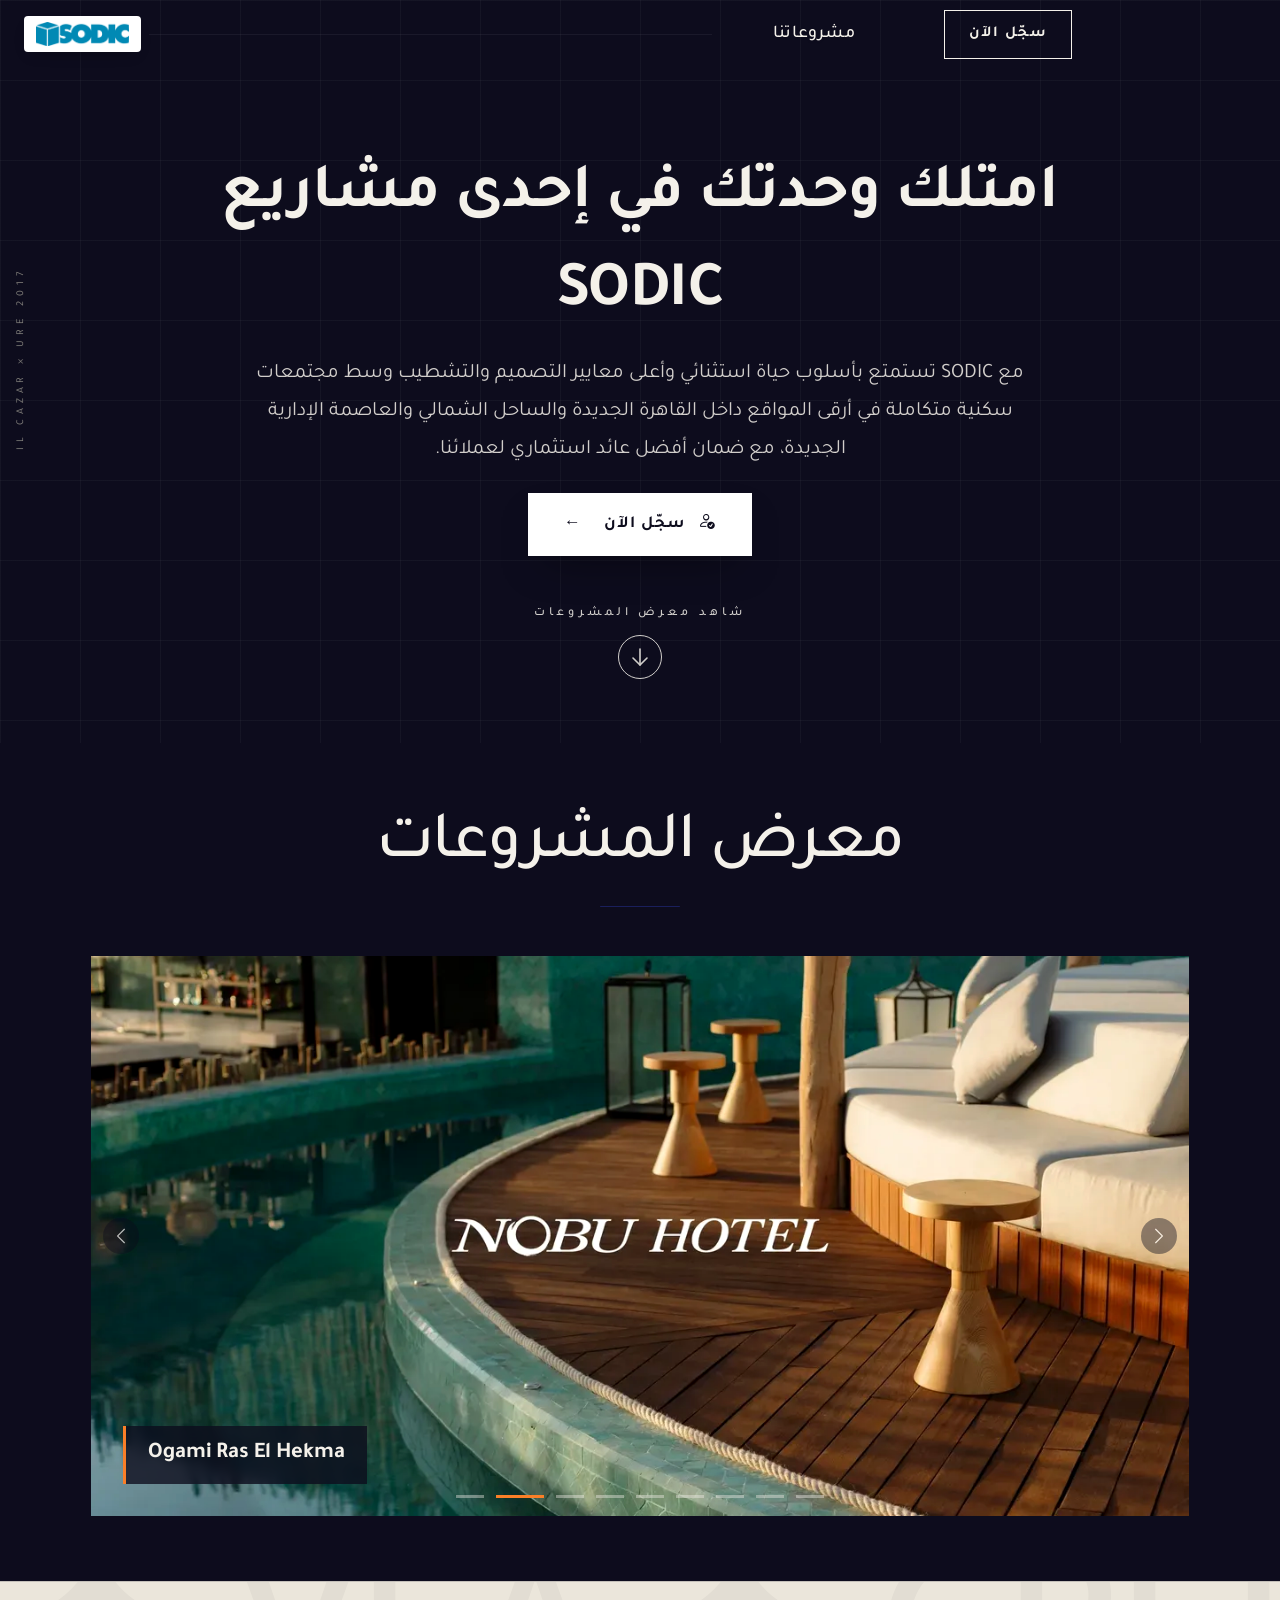
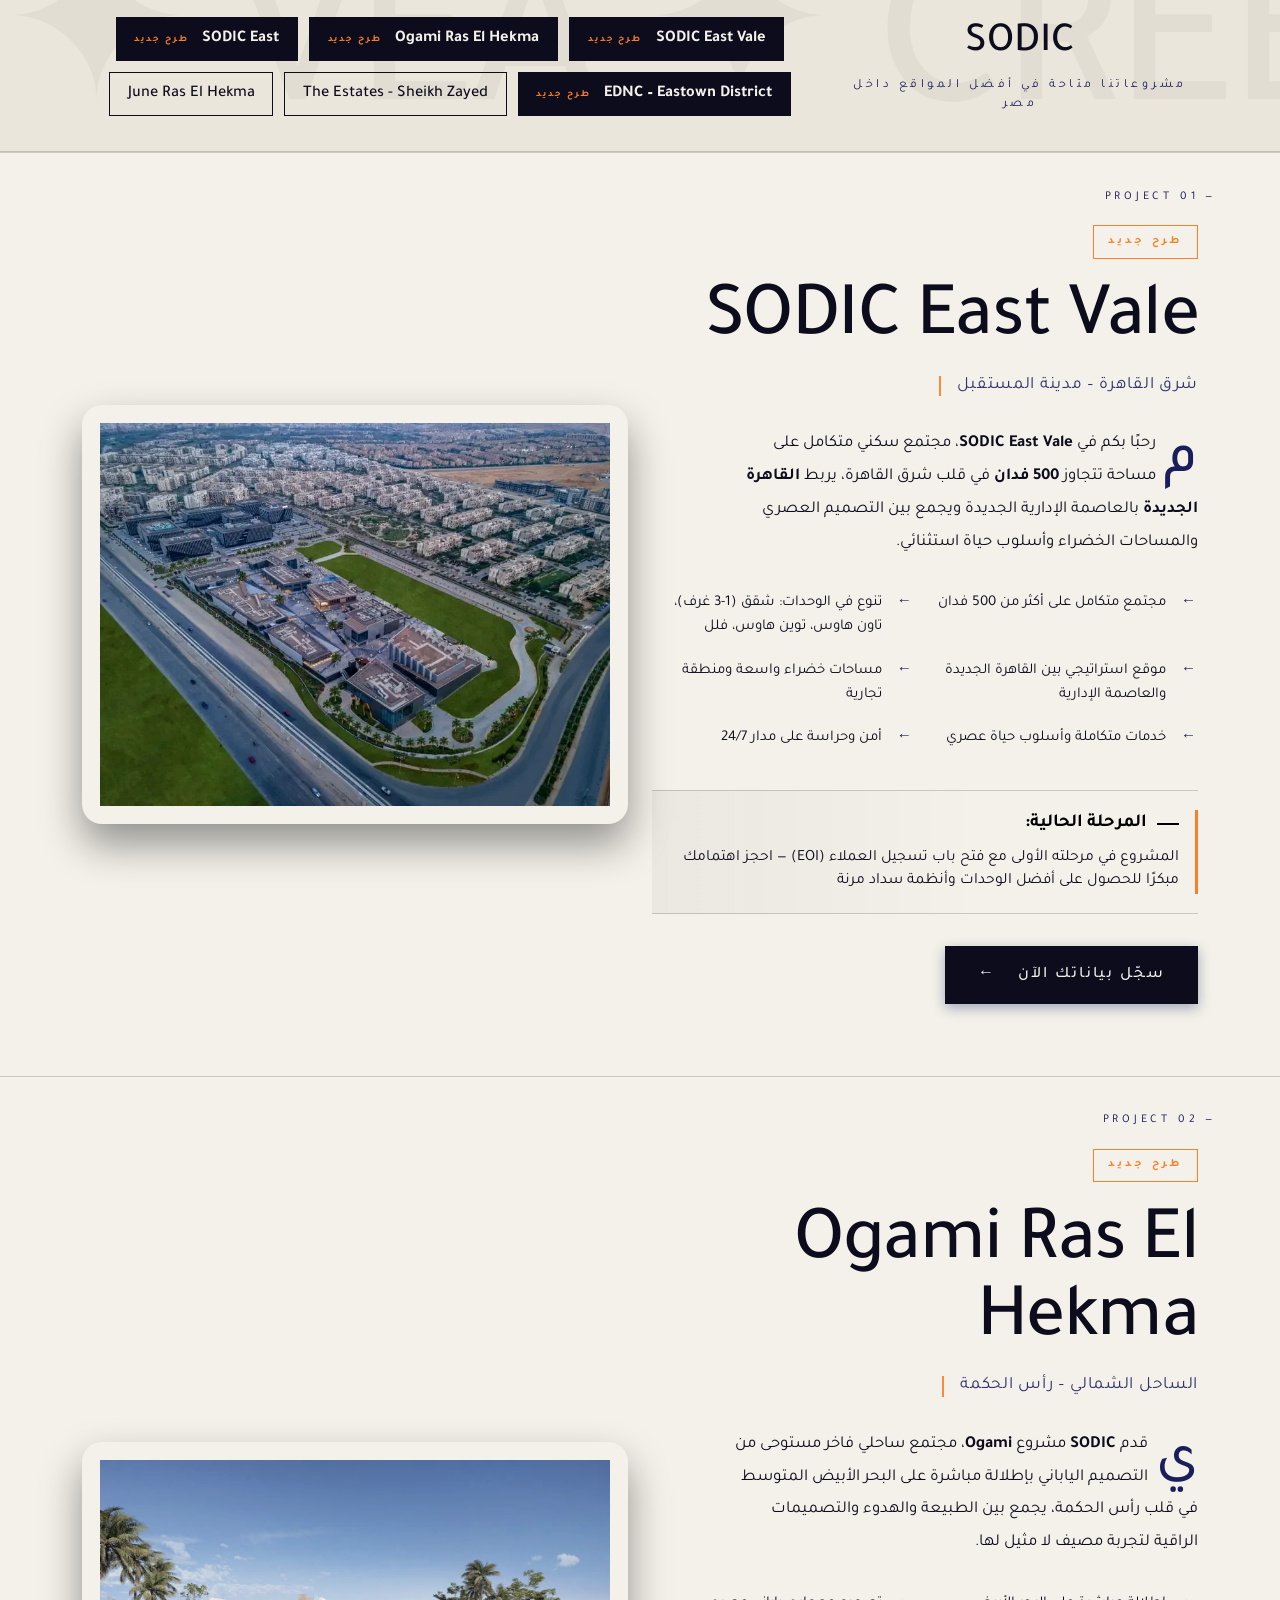
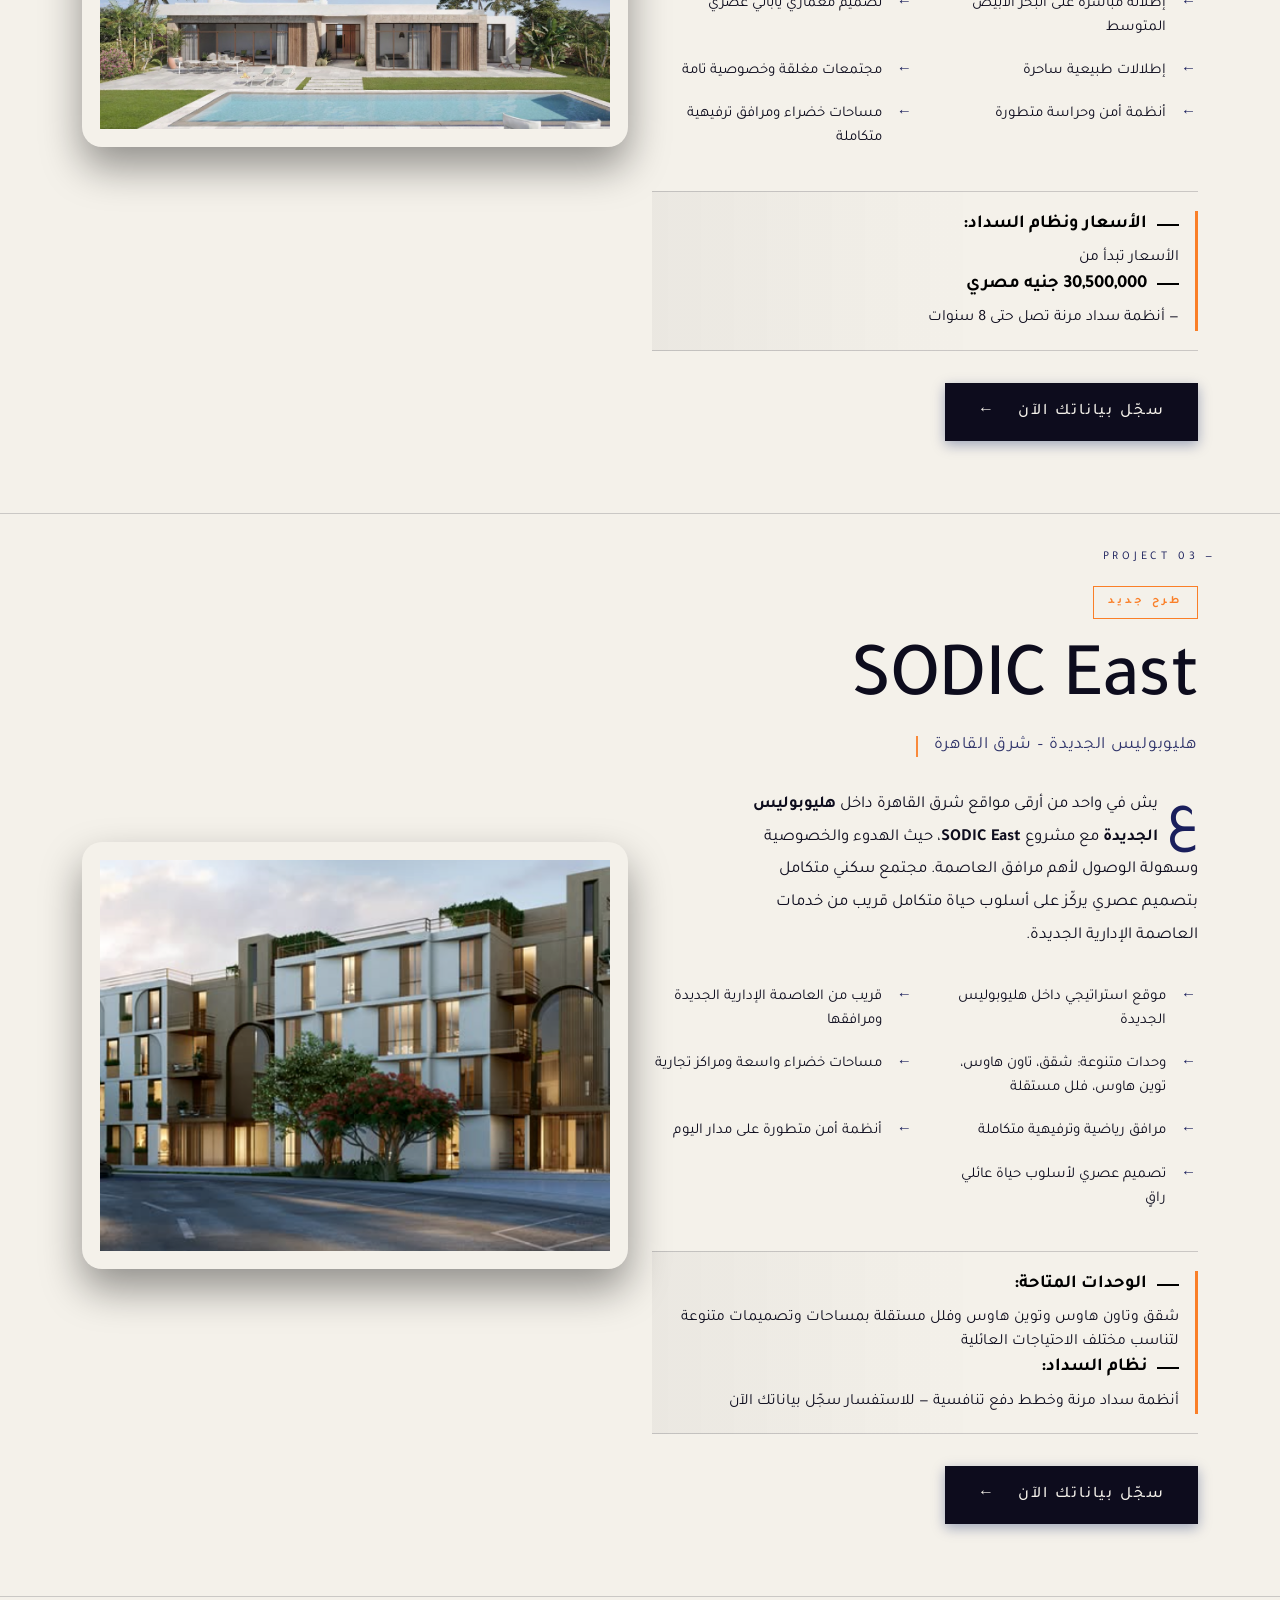
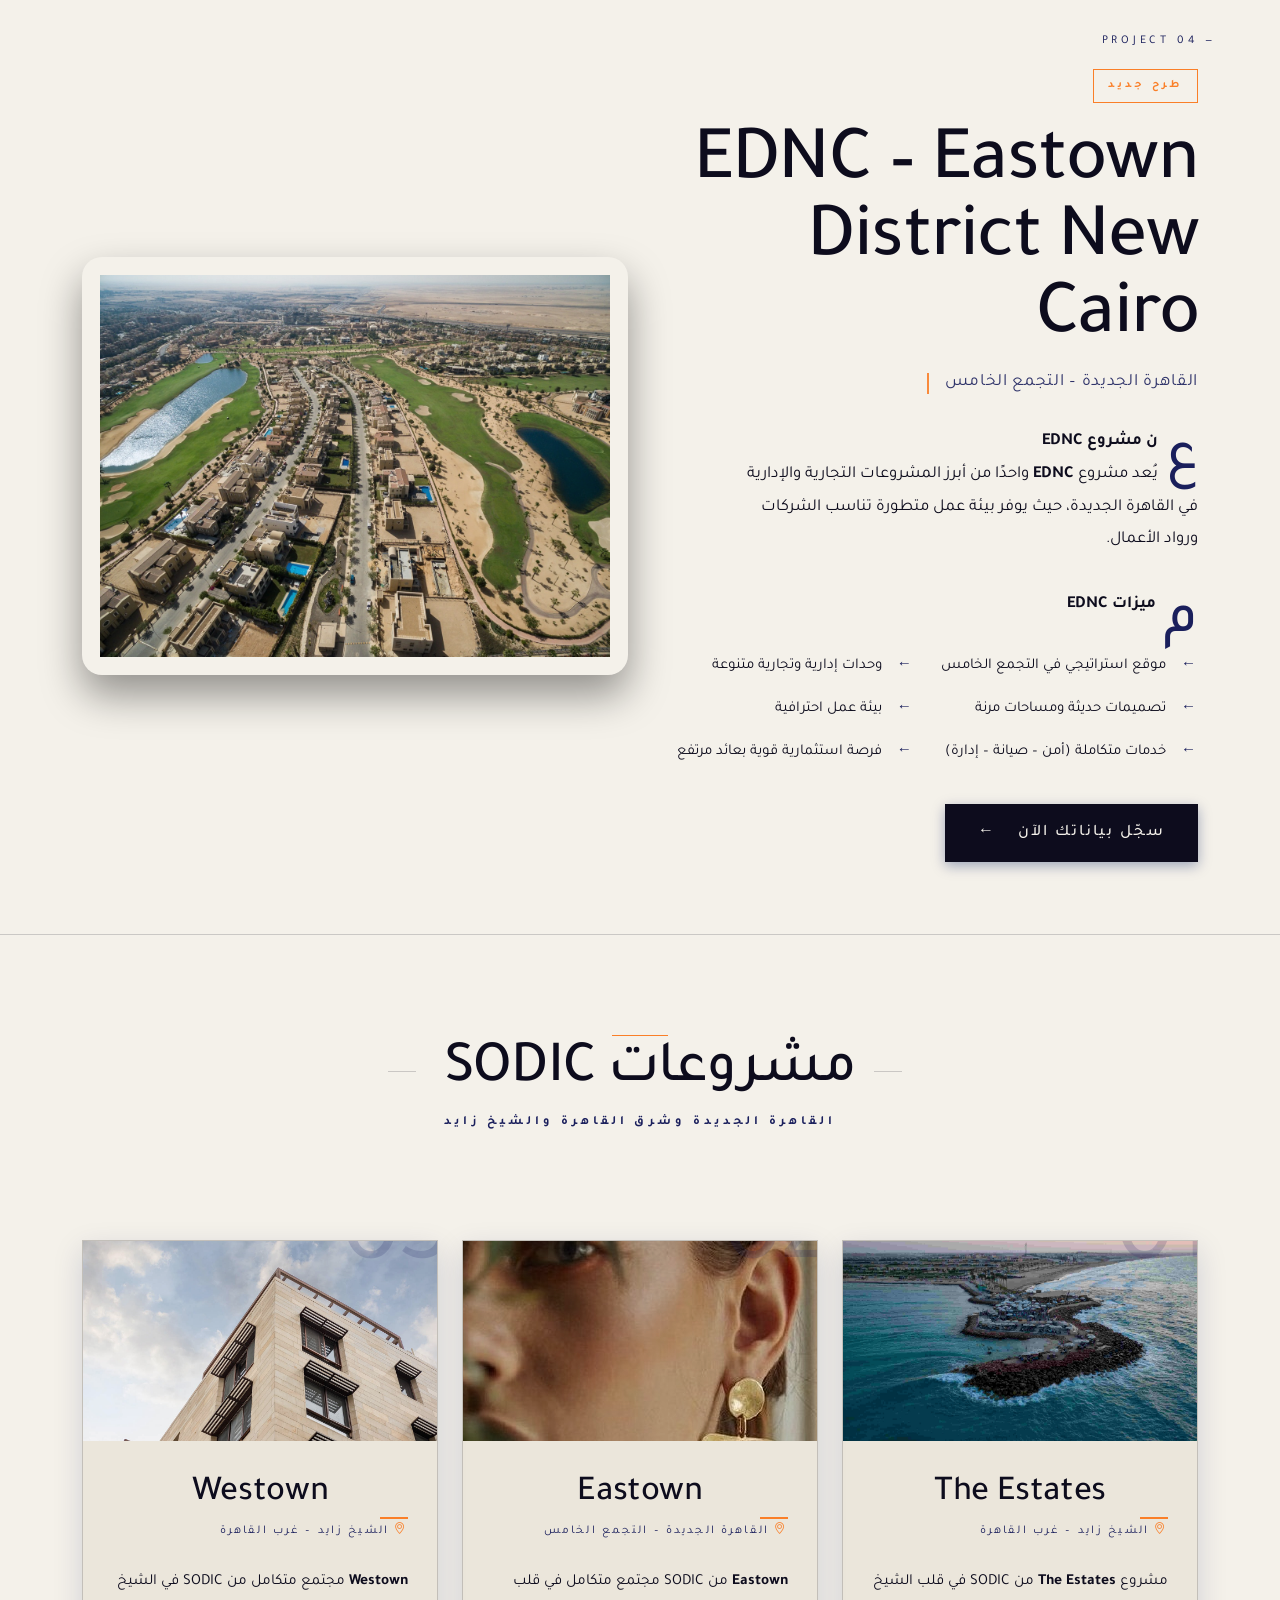
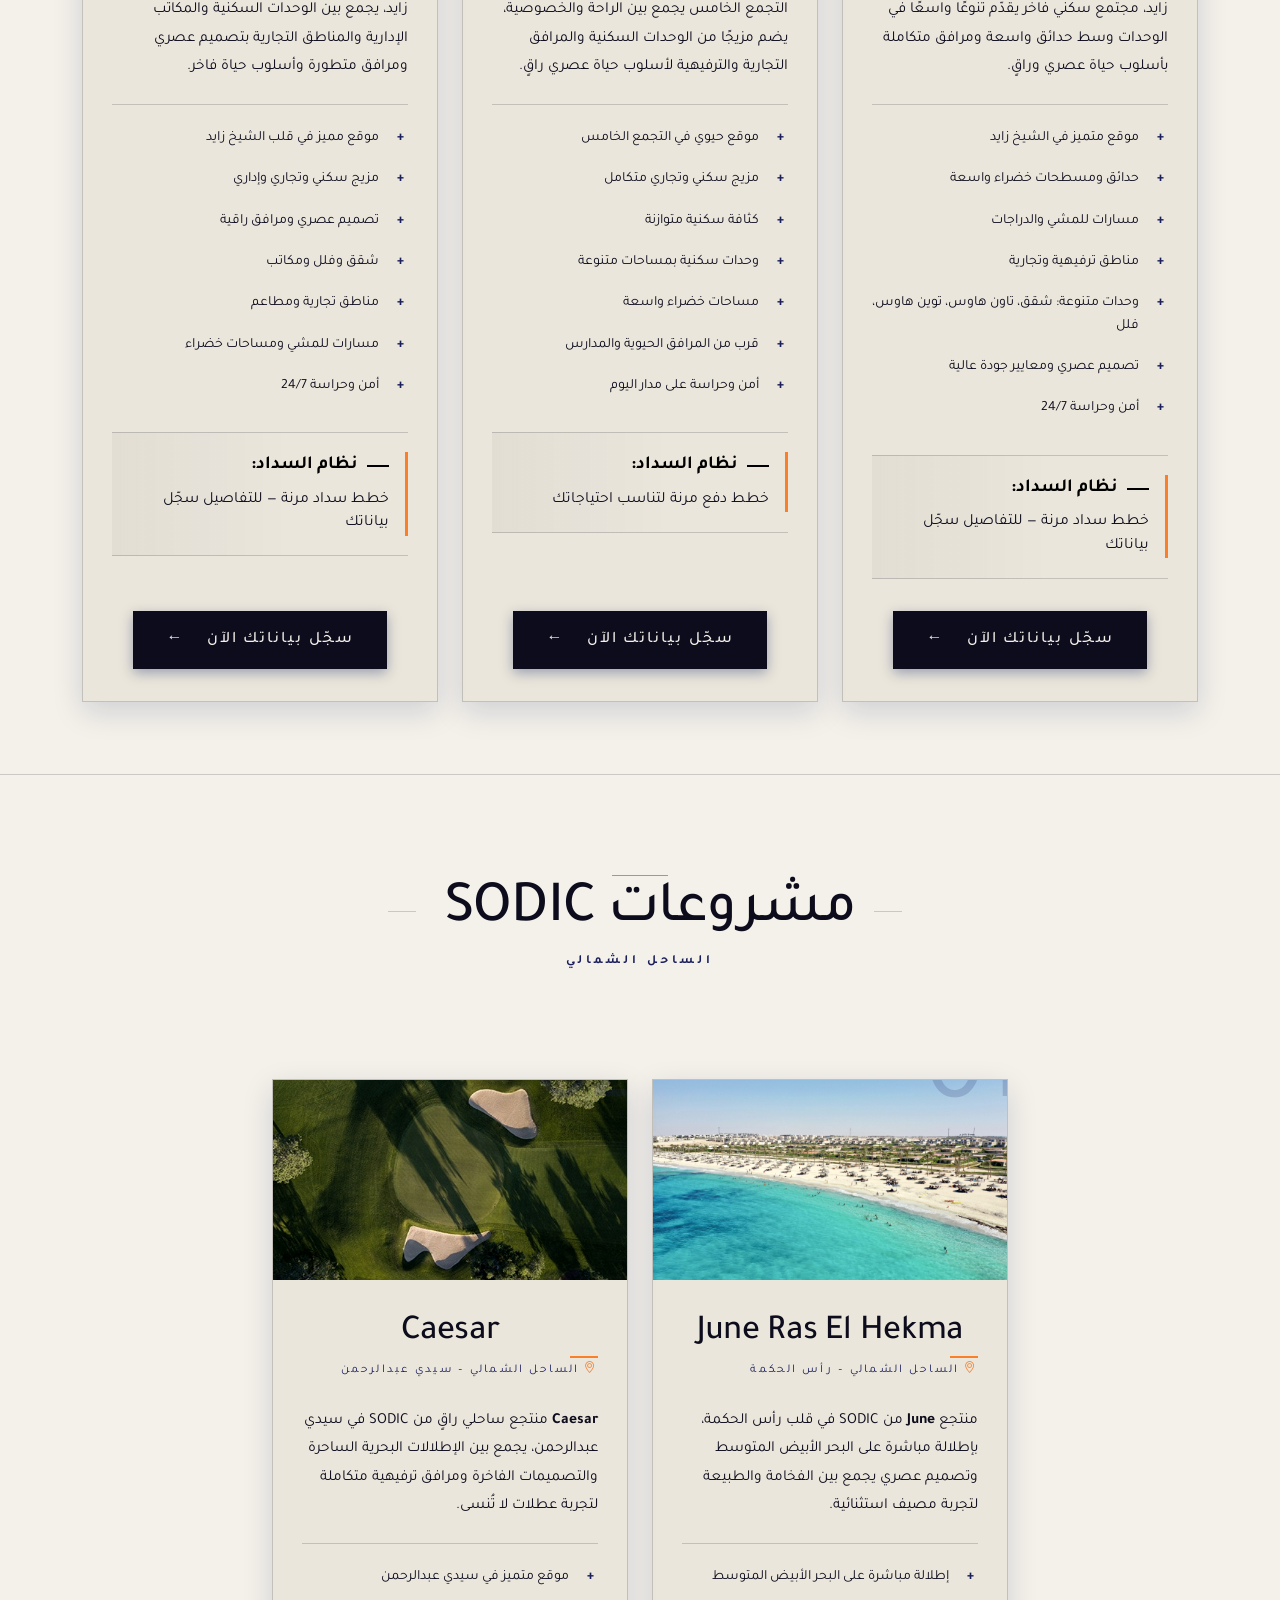
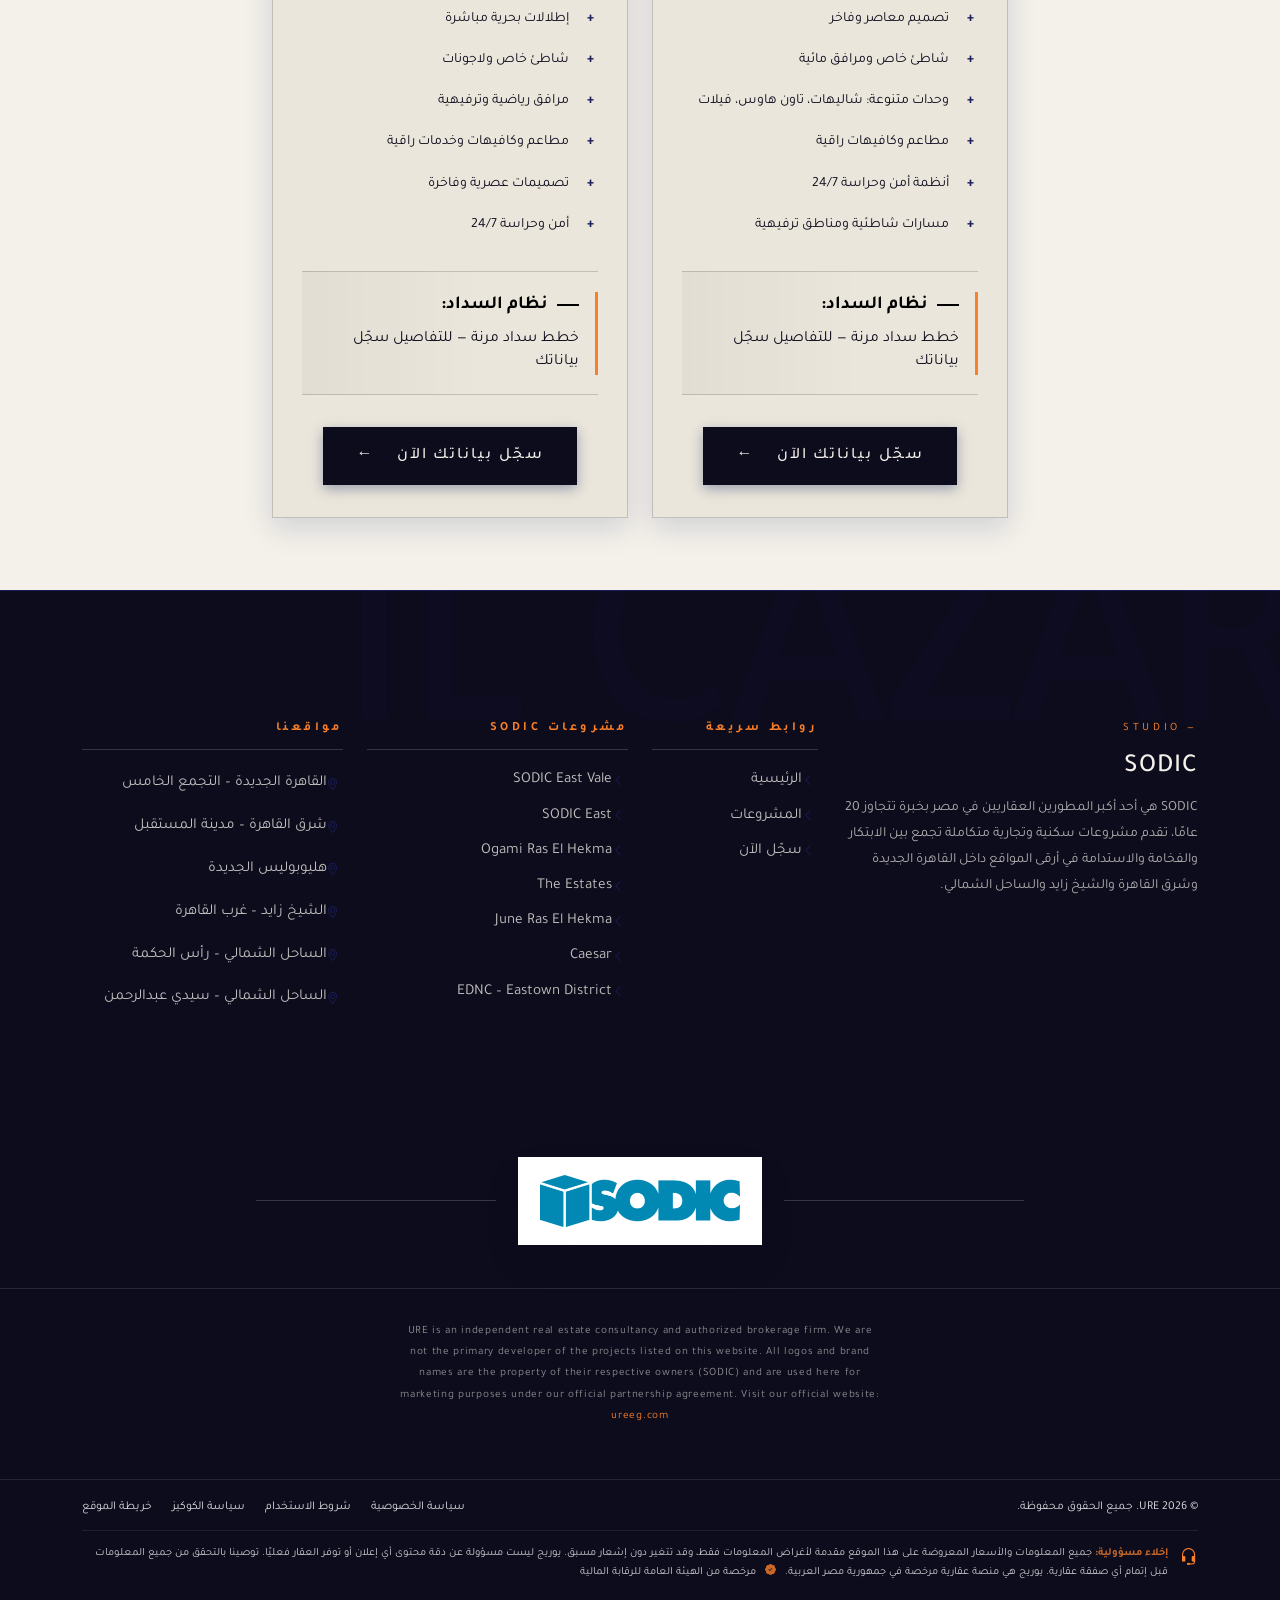
==== index.html @ 3fb0129d "init" ====
<!DOCTYPE html>
<html lang="ar" dir="rtl">

<head>
  <meta charset="utf-8">
  <meta name="viewport" content="width=device-width, initial-scale=1.0">

  <title>
    SODIC | سوديك للتطوير العقاري في مصر
  </title>

  <meta name="description"
    content="SODIC — أحد أكبر المطورين العقاريين في مصر بخبرة تتجاوز 20 عامًا، يقدم مشروعات سكنية وتجارية متميزة مثل SODIC East Vale و Ogami Ras El Hekma و SODIC East New Heliopolis في أرقى المواقع.">

  <meta name="keywords"
    content="SODIC, سوديك, SODIC East Vale, Ogami Ras El Hekma, SODIC East, New Heliopolis, مدينة المستقبل, عقارات مصر, القاهرة الجديدة, الساحل الشمالي, العاصمة الإدارية الجديدة">

  <!-- Favicons -->
  <link href="assets/img/favicon.png" rel="icon">
  <link href="assets/img/favicon.png" rel="apple-touch-icon">

  <!-- Google Fonts: Tajawal everywhere -->
  <link rel="preconnect" href="https://fonts.googleapis.com">
  <link rel="preconnect" href="https://fonts.gstatic.com" crossorigin>
  <link href="https://fonts.googleapis.com/css2?family=Tajawal:wght@300;400;500;700;900&display=swap" rel="stylesheet">

  <!-- Vendor CSS Files -->
  <link href="assets/vendor/bootstrap/css/bootstrap.min.css" rel="stylesheet">
  <link href="assets/vendor/bootstrap-icons/bootstrap-icons.css" rel="stylesheet">

  <link href="assets/vendor/glightbox/css/glightbox.min.css" rel="stylesheet">
  <!-- Main CSS File -->
  <link href="assets/css/main.css" rel="stylesheet">
  <!-- Editorial Layer (frontend-design skill) -->
  <link href="assets/css/editorial.css" rel="stylesheet">

</head>


<body class="index-page">

  <header id="header" class="header d-flex align-items-center fixed-top">

      <!-- Logo — left -->
      <a href="index.html" class="logo d-flex align-items-center ure-logo-side">
        <img src="assets/img/logo.webp" alt="URE Logo">
      </a>

    <div class="container-fluid container-xl position-relative d-flex align-items-center">

      <!-- Desktop nav links — true center -->
      <nav class="ure-navmenu d-none d-lg-flex align-items-center gap-3" dir="rtl">
        <a href="#projects">مشروعاتنا</a>
      </nav>

      <!-- CTA — desktop only -->
      <div class="ure-logo-side d-none d-lg-flex justify-content-end align-items-center">
        <a class="btn-getstarted" data-bs-toggle="modal" data-bs-target="#staticBackdrop">سجّل الآن</a>
      </div>

      <!-- Hamburger — mobile only -->
      <button class="ure-mobile-toggle d-lg-none" id="ureMobileToggle" aria-label="القائمة">
        <span></span><span></span><span></span>
      </button>

    </div>

    <!-- Mobile fullscreen drawer -->
    <div class="ure-mobile-menu" id="ureMobileMenu" dir="rtl">

      <!-- Eyebrow -->
      <p class="ure-drawer-eyebrow">— Menu</p>

      <!-- Nav links -->
      <nav class="ure-drawer-nav">
        <a href="#projects"
          onclick="document.getElementById('ureMobileMenu').classList.remove('open');document.getElementById('ureMobileToggle').classList.remove('open');">مشروعاتنا</a>
      </nav>

      <!-- Sign-in CTA -->
      <a class="ure-mobile-cta" data-bs-toggle="modal" data-bs-target="#staticBackdrop"
        onclick="document.getElementById('ureMobileMenu').classList.remove('open');document.getElementById('ureMobileToggle').classList.remove('open');">
        سجّل الآن
      </a>

      <!-- Bottom: brand text + disclaimer -->
      <div class="ure-drawer-foot">
        <div class="ure-drawer-brand">
          <span><em>SODIC</em><small>Developer</small></span>
          <span class="ure-drawer-divider"></span>
          <span><em>URE</em><small>Brokerage</small></span>
        </div>
        <p class="ure-drawer-disclaimer">
          نحن URE شركة وساطة عقارية مرخّصة ومستقلة،
          ومخوّلة بتسويق وحدات SODIC.
          لسنا الموقع الرسمي أو الجهة المالكة للمطوّر.
        </p>
      </div>

    </div>
  </header>

  <main class="main">


    <!-- Hero Section -->
    <section id="hero" class="hero section hero-solid">

      <div class="container">

        <div class="row justify-content-center text-center" data-aos="fade-up" data-aos-delay="100">
          <div class="col-xl-6 col-lg-8">
            <h2>امتلك وحدتك في إحدى مشاريع
            </h2>
            <h2> SODIC
            </h2>


            <p style="text-align: right;">
              مع SODIC تستمتع بأسلوب حياة استثنائي وأعلى معايير التصميم والتشطيب وسط مجتمعات سكنية
              متكاملة في أرقى المواقع داخل القاهرة الجديدة والساحل الشمالي والعاصمة الإدارية الجديدة، مع ضمان أفضل عائد استثماري لعملائنا.
            </p>
            <br>
          </div>


          <br>
          <div class="">

            <a href="#register" class="btn-register-out-side " data-bs-toggle="modal" data-bs-target="#staticBackdrop">
              <i class="bi bi-person-check"></i> سجّل الآن </a>
          </div>

          <!-- Scroll-to-gallery indicator -->
          <a href="#gallery" class="hero-scroll-cue" aria-label="عرض معرض المشروعات">
            <span class="scroll-cue-label">شاهد معرض المشروعات</span>
            <span class="scroll-cue-icon" aria-hidden="true">
              <svg viewBox="0 0 24 24" width="24" height="24" fill="none" stroke="currentColor" stroke-width="1.6" stroke-linecap="round" stroke-linejoin="round">
                <path d="M12 4v16"/>
                <path d="M5 13l7 7 7-7"/>
              </svg>
            </span>
          </a>
        </div>


      </div>


    </section><!-- /Hero Section -->

    <!-- Gallery Section (under hero) -->
    <section id="gallery" class="ure-gallery-section" dir="rtl">
      <div class="container">

        <div class="ure-gallery-header" data-aos="fade-up">
          <h2 class="ure-gallery-title">معرض المشروعات</h2>
          <div class="ure-gallery-line"></div>
        </div>

        <!-- Auto-cycling gallery slider -->
        <div id="galleryCarousel" class="carousel slide ure-gallery-carousel" data-bs-ride="carousel"
          data-bs-interval="3500" data-aos="fade-up" data-aos-delay="100" dir="ltr">

          <div class="carousel-indicators">
            <button type="button" data-bs-target="#galleryCarousel" data-bs-slide-to="0" class="active" aria-current="true" aria-label="Slide 1"></button>
            <button type="button" data-bs-target="#galleryCarousel" data-bs-slide-to="1" aria-label="Slide 2"></button>
            <button type="button" data-bs-target="#galleryCarousel" data-bs-slide-to="2" aria-label="Slide 3"></button>
            <button type="button" data-bs-target="#galleryCarousel" data-bs-slide-to="3" aria-label="Slide 4"></button>
            <button type="button" data-bs-target="#galleryCarousel" data-bs-slide-to="4" aria-label="Slide 5"></button>
            <button type="button" data-bs-target="#galleryCarousel" data-bs-slide-to="5" aria-label="Slide 6"></button>
            <button type="button" data-bs-target="#galleryCarousel" data-bs-slide-to="6" aria-label="Slide 7"></button>
            <button type="button" data-bs-target="#galleryCarousel" data-bs-slide-to="7" aria-label="Slide 8"></button>
            <button type="button" data-bs-target="#galleryCarousel" data-bs-slide-to="8" aria-label="Slide 9"></button>
          </div>

          <div class="carousel-inner">

            <div class="carousel-item active">
              <img src="assets/img/east/1.webp" class="d-block w-100" alt="SODIC East Vale">
              <div class="carousel-caption"><span>SODIC East Vale</span></div>
            </div>

            <div class="carousel-item">
              <img src="assets/img/ogami/1.webp" class="d-block w-100" alt="Ogami Ras El Hekma">
              <div class="carousel-caption"><span>Ogami Ras El Hekma</span></div>
            </div>

            <div class="carousel-item">
              <img src="assets/img/new/1.png" class="d-block w-100" alt="SODIC East New Heliopolis">
              <div class="carousel-caption"><span>SODIC East</span></div>
            </div>

            <div class="carousel-item">
              <img src="assets/img/newlunch/1.jpg" class="d-block w-100" alt="The Estates SODIC">
              <div class="carousel-caption"><span>The Estates</span></div>
            </div>

            <div class="carousel-item">
              <img src="assets/img/ogami/2.jpg" class="d-block w-100" alt="June Ras El Hekma">
              <div class="carousel-caption"><span>June Ras El Hekma</span></div>
            </div>

            <div class="carousel-item">
              <img src="assets/img/newlunch/2.jpg" class="d-block w-100" alt="Caesar Sidi Abdel Rahman">
              <div class="carousel-caption"><span>Caesar</span></div>
            </div>

            <div class="carousel-item">
              <img src="assets/img/newlunch/3.jpg" class="d-block w-100" alt="Eastown New Cairo">
              <div class="carousel-caption"><span>Eastown</span></div>
            </div>

            <div class="carousel-item">
              <img src="assets/img/newlunch/4.jpg" class="d-block w-100" alt="Westown Sheikh Zayed">
              <div class="carousel-caption"><span>Westown</span></div>
            </div>

            <div class="carousel-item">
              <img src="assets/img/newlunch/5.jpg" class="d-block w-100" alt="Allegria Sheikh Zayed">
              <div class="carousel-caption"><span>Allegria</span></div>
            </div>

          </div>

          <button class="carousel-control-prev" type="button" data-bs-target="#galleryCarousel" data-bs-slide="prev">
            <span class="carousel-control-prev-icon" aria-hidden="true"></span>
            <span class="visually-hidden">Previous</span>
          </button>
          <button class="carousel-control-next" type="button" data-bs-target="#galleryCarousel" data-bs-slide="next">
            <span class="carousel-control-next-icon" aria-hidden="true"></span>
            <span class="visually-hidden">Next</span>
          </button>

        </div>
      </div>
    </section>
    <!-- /Gallery Section -->

    <!-- SODIC Mini Locations -->
    <section class="lavista-mini-locations" dir="rtl">
      <div class="container">
        <div class="row align-items-center gy-3">

          <!-- Text -->
          <div class="col-lg-4 col-md-12">
            <h4 style="text-align: center; font-size: 29px;">SODIC</h4>
            <p style="text-align: center;">مشروعاتنا متاحة في أفضل المواقع داخل مصر</p>
          </div>

          <!-- Locations -->
          <div class="col-lg-8 col-md-12">
            <div class="locations-list">

              <a href="#vea" class="location-new">
                SODIC East Vale <small>طرح جديد</small>
              </a>
              <a href="#creektown" class="location-new">
                Ogami Ras El Hekma <small>طرح جديد</small>
              </a>
              <a href="#mv-new-cairo" class="location-new">
                SODIC East <small>طرح جديد</small>
              </a>
              <a href="#ednc" class="location-new">
                EDNC – Eastown District <small>طرح جديد</small>
              </a>

              <a href="#glen">The Estates - Sheikh Zayed</a>
              <a href="#safia">June Ras El Hekma</a>
            </div>
          </div>

        </div>
      </div>
    </section>



    <!-- SODIC East Vale Highlight Section -->
    <section id="vea" class="new-launch-section" dir="rtl">
      <div class="container">

        <div class="row align-items-center">

          <!-- Content -->
          <div class="col-lg-6 margin-mob-5" data-aos="fade-right">
            <span class="launch-tag">طرح جديد</span>

            <h2>SODIC East Vale</h2>
            <h4>شرق القاهرة – مدينة المستقبل</h4>

            <p class="launch-desc">
              مرحبًا بكم في <strong>SODIC East Vale</strong>، مجتمع سكني متكامل
              على مساحة تتجاوز <strong>500 فدان</strong> في قلب شرق القاهرة، يربط
              <strong>القاهرة الجديدة</strong> بالعاصمة الإدارية الجديدة ويجمع بين
              التصميم العصري والمساحات الخضراء وأسلوب حياة استثنائي.
            </p>

            <ul class="launch-features">
              <li>مجتمع متكامل على أكثر من 500 فدان</li>
              <li>تنوع في الوحدات: شقق (1-3 غرف)، تاون هاوس، توين هاوس، فلل</li>
              <li>موقع استراتيجي بين القاهرة الجديدة والعاصمة الإدارية</li>
              <li>مساحات خضراء واسعة ومنطقة تجارية</li>
              <li>خدمات متكاملة وأسلوب حياة عصري</li>
              <li>أمن وحراسة على مدار 24/7</li>
            </ul>

            <div class="launch-units">
              <p><strong>المرحلة الحالية:</strong></p>
              <p>المشروع في مرحلته الأولى مع فتح باب تسجيل العملاء (EOI) — احجز اهتمامك مبكرًا للحصول على أفضل الوحدات وأنظمة سداد مرنة</p>
            </div>

            <a href="#" class="btn-register" data-bs-toggle="modal" data-bs-target="#staticBackdrop"
              onclick="setProject('Sodic All In House')">
              سجّل بياناتك الآن
            </a>
          </div>

          <!-- Image -->
          <div class="col-lg-6" data-aos="fade-left">
            <div class="launch-image">
              <img src="assets/img/east/2.webp" alt="SODIC East Vale" loading="lazy">
            </div>
          </div>

        </div>
      </div>
    </section>

    <!-- Ogami Ras El Hekma Highlight Section -->
    <section id="creektown" class="new-launch-section" dir="rtl">
      <div class="container">

        <div class="row align-items-center">

          <!-- Content -->
          <div class="col-lg-6 margin-mob-5" data-aos="fade-right">
            <span class="launch-tag">طرح جديد</span>

            <h2>Ogami Ras El Hekma</h2>
            <h4>الساحل الشمالي – رأس الحكمة</h4>

            <p class="launch-desc">
              يقدم <strong>SODIC</strong> مشروع <strong>Ogami</strong>،
              مجتمع ساحلي فاخر مستوحى من التصميم الياباني بإطلالة مباشرة على
              البحر الأبيض المتوسط في قلب رأس الحكمة، يجمع بين الطبيعة والهدوء
              والتصميمات الراقية لتجربة مصيف لا مثيل لها.
            </p>

            <ul class="launch-features">
              <li>إطلالة مباشرة على البحر الأبيض المتوسط</li>
              <li>تصميم معماري ياباني عصري</li>
              <li>إطلالات طبيعية ساحرة</li>
              <li>مجتمعات مغلقة وخصوصية تامة</li>
              <li>أنظمة أمن وحراسة متطورة</li>
              <li>مساحات خضراء ومرافق ترفيهية متكاملة</li>
            </ul>

            <div class="launch-units">
              <p><strong>الأسعار ونظام السداد:</strong></p>
              <p>
                الأسعار تبدأ من <strong>30,500,000 جنيه مصري</strong> — أنظمة سداد مرنة تصل حتى 8 سنوات
              </p>
            </div>

            <a href="#" class="btn-register" data-bs-toggle="modal" data-bs-target="#staticBackdrop"
              onclick="setProject('Sodic All In House')">
              سجّل بياناتك الآن
            </a>
          </div>

          <!-- Image -->
          <div class="col-lg-6" data-aos="fade-left">
            <div class="launch-image">
              <img src="assets/img/ogami/3.jpg" alt="Ogami Ras El Hekma" loading="lazy">
            </div>
          </div>

        </div>
      </div>
    </section>


    <!-- SODIC East New Heliopolis Highlight Section -->
    <section id="mv-new-cairo" class="new-launch-section" dir="rtl">
      <div class="container">

        <div class="row align-items-center">

          <!-- Content -->
          <div class="col-lg-6 margin-mob-5" data-aos="fade-right">
            <span class="launch-tag">طرح جديد</span>

            <h2>SODIC East</h2>
            <h4>هليوبوليس الجديدة – شرق القاهرة</h4>

            <p class="launch-desc">
              عيش في واحد من أرقى مواقع شرق القاهرة داخل
              <strong>هليوبوليس الجديدة</strong> مع مشروع
              <strong>SODIC East</strong>، حيث الهدوء والخصوصية وسهولة الوصول لأهم
              مرافق العاصمة. مجتمع سكني متكامل بتصميم عصري يركّز على أسلوب حياة متكامل
              قريب من خدمات العاصمة الإدارية الجديدة.
            </p>

            <ul class="launch-features">
              <li>موقع استراتيجي داخل هليوبوليس الجديدة</li>
              <li>قريب من العاصمة الإدارية الجديدة ومرافقها</li>
              <li>وحدات متنوعة: شقق، تاون هاوس، توين هاوس، فلل مستقلة</li>
              <li>مساحات خضراء واسعة ومراكز تجارية</li>
              <li>مرافق رياضية وترفيهية متكاملة</li>
              <li>أنظمة أمن متطورة على مدار اليوم</li>
              <li>تصميم عصري لأسلوب حياة عائلي راقٍ</li>
            </ul>

            <div class="launch-units">
              <p><strong>الوحدات المتاحة:</strong></p>
              <p>
                شقق وتاون هاوس وتوين هاوس وفلل مستقلة بمساحات وتصميمات متنوعة
                لتناسب مختلف الاحتياجات العائلية
              </p>
              <p><strong>نظام السداد:</strong></p>
              <p>أنظمة سداد مرنة وخطط دفع تنافسية — للاستفسار سجّل بياناتك الآن</p>
            </div>

            <a href="#" class="btn-register" data-bs-toggle="modal" data-bs-target="#staticBackdrop"
              onclick="setProject('Sodic All In House')">
              سجّل بياناتك الآن
            </a>
          </div>

          <!-- Image -->
          <div class="col-lg-6" data-aos="fade-left">
            <div class="launch-image">
              <img src="assets/img/new/2.png" alt="SODIC East New Heliopolis" loading="lazy">
            </div>
          </div>

        </div>
      </div>
    </section>


    <!-- EDNC – Eastown District New Cairo Highlight Section -->
    <section id="ednc" class="new-launch-section" dir="rtl">
      <div class="container">

        <div class="row align-items-center">

          <!-- Content -->
          <div class="col-lg-6 margin-mob-5" data-aos="fade-right">
            <span class="launch-tag">طرح جديد</span>

            <h2>EDNC – Eastown District New Cairo</h2>
            <h4>القاهرة الجديدة – التجمع الخامس</h4>

            <p class="launch-desc">
              <strong>عن مشروع EDNC</strong><br>
              يُعد مشروع <strong>EDNC</strong> واحدًا من أبرز المشروعات التجارية والإدارية
              في القاهرة الجديدة، حيث يوفر بيئة عمل متطورة تناسب الشركات ورواد الأعمال.
            </p>

            <p class="launch-desc"><strong>مميزات EDNC</strong></p>
            <ul class="launch-features">
              <li>موقع استراتيجي في التجمع الخامس</li>
              <li>وحدات إدارية وتجارية متنوعة</li>
              <li>تصميمات حديثة ومساحات مرنة</li>
              <li>بيئة عمل احترافية</li>
              <li>خدمات متكاملة (أمن – صيانة – إدارة)</li>
              <li>فرصة استثمارية قوية بعائد مرتفع</li>
            </ul>

            <a href="#" class="btn-register" data-bs-toggle="modal" data-bs-target="#staticBackdrop"
              onclick="setProject('Sodic All In House')">
              سجّل بياناتك الآن
            </a>
          </div>

          <!-- Image -->
          <div class="col-lg-6" data-aos="fade-left">
            <div class="launch-image">
              <img src="assets/img/newlunch/11.jpg" alt="EDNC – Eastown District New Cairo" loading="lazy">
            </div>
          </div>

        </div>
      </div>
    </section>


    <!-- Cairo & Sheikh Zayed Projects Section -->
    <section id="projects" class="projects section light-background" dir="rtl">
      <div class="container" data-aos="fade-up">

        <!-- Section Title -->
        <div class="section-title text-center mb-5">
          <h2>مشروعات SODIC</h2>
          <br>
          <br>

          <p>القاهرة الجديدة وشرق القاهرة والشيخ زايد</p>
        </div>

        <div class="row gy-4 justify-content-center">

          <!-- Project: The Estates -->
          <div class="col-lg-4 col-md-6" id="glen">
            <div class="project-card" style="--i:0" data-aos="fade-up" data-aos-delay="100">
              <img src="assets/img/newlunch/6.jpg" alt="The Estates Sheikh Zayed" loading="lazy">

              <div class="project-content">
                <h3>The Estates</h3>

                <p class="location">
                  <i class="bi bi-geo-alt"></i>
                  الشيخ زايد – غرب القاهرة
                </p>

                <p class="project-desc">
                  مشروع <strong>The Estates</strong> من SODIC في قلب الشيخ زايد،
                  مجتمع سكني فاخر يقدّم تنوعًا واسعًا في الوحدات وسط حدائق واسعة
                  ومرافق متكاملة بأسلوب حياة عصري وراقٍ.
                </p>

                <ul class="features">
                  <li>موقع متميز في الشيخ زايد</li>
                  <li>حدائق ومسطحات خضراء واسعة</li>
                  <li>مسارات للمشي والدراجات</li>
                  <li>مناطق ترفيهية وتجارية</li>
                  <li>وحدات متنوعة: شقق، تاون هاوس، توين هاوس، فلل</li>
                  <li>تصميم عصري ومعايير جودة عالية</li>
                  <li>أمن وحراسة 24/7</li>
                </ul>

                <div class="launch-units">
                  <p><strong>نظام السداد:</strong> خطط سداد مرنة — للتفاصيل سجّل بياناتك</p>
                </div>

                <div class="btn-div">
                  <a href="#" class="btn-register" data-bs-toggle="modal" data-bs-target="#staticBackdrop"
                    onclick="setProject('Sodic All In House')">
                    سجّل بياناتك الآن
                  </a>
                </div>
              </div>
            </div>
          </div>

          <!-- Project: Eastown -->
          <div class="col-lg-4 col-md-6" id="vea-card">
            <div class="project-card" style="--i:1" data-aos="fade-up" data-aos-delay="200">
              <img src="assets/img/newlunch/7.jpg" alt="Eastown New Cairo" loading="lazy">

              <div class="project-content">
                <h3>Eastown</h3>
                <p class="location">
                  <i class="bi bi-geo-alt"></i>
                  القاهرة الجديدة – التجمع الخامس
                </p>

                <p class="project-desc">
                  <strong>Eastown</strong> من SODIC مجتمع متكامل في قلب التجمع الخامس
                  يجمع بين الراحة والخصوصية، يضم مزيجًا من الوحدات السكنية والمرافق التجارية
                  والترفيهية لأسلوب حياة عصري راقٍ.
                </p>

                <ul class="features">
                  <li>موقع حيوي في التجمع الخامس</li>
                  <li>مزيج سكني وتجاري متكامل</li>
                  <li>كثافة سكنية متوازنة</li>
                  <li>وحدات سكنية بمساحات متنوعة</li>
                  <li>مساحات خضراء واسعة</li>
                  <li>قرب من المرافق الحيوية والمدارس</li>
                  <li>أمن وحراسة على مدار اليوم</li>
                </ul>

                <div class="launch-units">
                  <p><strong>نظام السداد:</strong> خطط دفع مرنة لتناسب احتياجاتك</p>
                </div>

                <div class="btn-div">
                  <a href="#" class="btn-register" data-bs-toggle="modal" data-bs-target="#staticBackdrop"
                    onclick="setProject('Sodic All In House')">
                    سجّل بياناتك الآن
                  </a>
                </div>
              </div>
            </div>
          </div>

          <!-- Project: Westown -->
          <div class="col-lg-4 col-md-6" id="creektown-card">
            <div class="project-card" style="--i:2" data-aos="fade-up" data-aos-delay="300">
              <img src="assets/img/newlunch/8.jpg" alt="Westown Sheikh Zayed" loading="lazy">

              <div class="project-content">
                <h3>Westown</h3>
                <p class="location">
                  <i class="bi bi-geo-alt"></i>
                  الشيخ زايد – غرب القاهرة
                </p>

                <p class="project-desc">
                  <strong>Westown</strong> مجتمع متكامل من SODIC في الشيخ زايد،
                  يجمع بين الوحدات السكنية والمكاتب الإدارية والمناطق التجارية
                  بتصميم عصري ومرافق متطورة وأسلوب حياة فاخر.
                </p>

                <ul class="features">
                  <li>موقع مميز في قلب الشيخ زايد</li>
                  <li>مزيج سكني وتجاري وإداري</li>
                  <li>تصميم عصري ومرافق راقية</li>
                  <li>شقق وفلل ومكاتب</li>
                  <li>مناطق تجارية ومطاعم</li>
                  <li>مسارات للمشي ومساحات خضراء</li>
                  <li>أمن وحراسة 24/7</li>
                </ul>

                <div class="launch-units">
                  <p><strong>نظام السداد:</strong> خطط سداد مرنة — للتفاصيل سجّل بياناتك</p>
                </div>

                <div class="btn-div">
                  <a href="#" class="btn-register" data-bs-toggle="modal" data-bs-target="#staticBackdrop"
                    onclick="setProject('Sodic All In House')">
                    سجّل بياناتك الآن
                  </a>
                </div>
              </div>
            </div>
          </div>

        </div>
      </div>
    </section>


    <!-- North Coast Projects Section -->
    <section id="north-coast-projects" class="projects section light-background" dir="rtl">
      <div class="container" data-aos="fade-up">

        <!-- Section Title -->
        <div class="section-title text-center mb-5">
          <h2>مشروعات SODIC</h2>
          <br>
          <br>

          <p>الساحل الشمالي</p>
        </div>

        <div class="row gy-4 justify-content-center">

          <!-- June Ras El Hekma -->
          <div class="col-lg-4 col-md-6" id="safia">
            <div class="project-card" data-aos="zoom-in" data-aos-delay="200">
              <img src="assets/img/ogami/4.jpg" alt="June Ras El Hekma" loading="lazy">

              <div class="project-content">
                <h3>June Ras El Hekma</h3>
                <p class="location"><i class="bi bi-geo-alt"></i>
                  الساحل الشمالي – رأس الحكمة
                </p>

                <p class="project-desc">
                  منتجع <strong>June</strong> من SODIC في قلب رأس الحكمة،
                  بإطلالة مباشرة على البحر الأبيض المتوسط وتصميم عصري
                  يجمع بين الفخامة والطبيعة لتجربة مصيف استثنائية.
                </p>

                <ul class="features">
                  <li>إطلالة مباشرة على البحر الأبيض المتوسط</li>
                  <li>تصميم معاصر وفاخر</li>
                  <li>شاطئ خاص ومرافق مائية</li>
                  <li>وحدات متنوعة: شاليهات، تاون هاوس، فيلات</li>
                  <li>مطاعم وكافيهات راقية</li>
                  <li>أنظمة أمن وحراسة 24/7</li>
                  <li>مسارات شاطئية ومناطق ترفيهية</li>
                </ul>

                <div class="launch-units">
                  <p><strong>نظام السداد:</strong> خطط سداد مرنة — للتفاصيل سجّل بياناتك</p>
                </div>

                <div class="btn-div">
                  <a href="#" class="btn-register" data-bs-toggle="modal" data-bs-target="#staticBackdrop"
                    onclick="setProject('Sodic All In House')">
                    سجّل بياناتك الآن
                  </a>
                </div>
              </div>
            </div>
          </div>

          <!-- Caesar Sidi Abdel Rahman -->
          <div class="col-lg-4 col-md-6" id="crysta">
            <div class="project-card" data-aos="zoom-in" data-aos-delay="300">
              <img src="assets/img/newlunch/9.jpg" alt="Caesar Sidi Abdel Rahman" loading="lazy">

              <div class="project-content">
                <h3>Caesar</h3>
                <p class="location"><i class="bi bi-geo-alt"></i>
                  الساحل الشمالي – سيدي عبدالرحمن
                </p>

                <p class="project-desc">
                  <strong>Caesar</strong> منتجع ساحلي راقٍ من SODIC في سيدي عبدالرحمن،
                  يجمع بين الإطلالات البحرية الساحرة والتصميمات الفاخرة
                  ومرافق ترفيهية متكاملة لتجربة عطلات لا تُنسى.
                </p>

                <ul class="features">
                  <li>موقع متميز في سيدي عبدالرحمن</li>
                  <li>إطلالات بحرية مباشرة</li>
                  <li>شاطئ خاص ولاجونات</li>
                  <li>مرافق رياضية وترفيهية</li>
                  <li>مطاعم وكافيهات وخدمات راقية</li>
                  <li>تصميمات عصرية وفاخرة</li>
                  <li>أمن وحراسة 24/7</li>
                </ul>

                <div class="launch-units">
                  <p><strong>نظام السداد:</strong> خطط سداد مرنة — للتفاصيل سجّل بياناتك</p>
                </div>

                <div class="btn-div">
                  <a href="#" class="btn-register" data-bs-toggle="modal" data-bs-target="#staticBackdrop"
                    onclick="setProject('Sodic All In House')">
                    سجّل بياناتك الآن
                  </a>
                </div>
              </div>
            </div>
          </div>

        </div>
      </div>
    </section>

  </main>

  <div class="alerts" id="alertContainer"></div>


  <footer id="footer" class="footer dark-background" dir="rtl">

    <div class="footer-top">
      <div class="container">
        <div class="row gy-4">

          <!-- About -->
          <div class="col-lg-4 col-md-6 footer-about">
            <a href="index.html" class="logo d-flex align-items-center justify-content-center justify-content-md-start">
              <span class="sitename">SODIC</span>
            </a>

            <p class="mt-3">
              SODIC هي أحد أكبر المطورين العقاريين في مصر بخبرة تتجاوز 20 عامًا،
              تقدم مشروعات سكنية وتجارية متكاملة تجمع بين الابتكار والفخامة والاستدامة
              في أرقى المواقع داخل القاهرة الجديدة وشرق القاهرة والشيخ زايد والساحل الشمالي.
            </p>

          </div>

          <!-- Useful Links -->
          <div class="col-lg-2 col-md-3 footer-links">
            <h4>روابط سريعة</h4>
            <ul>
              <li><i class="bi bi-chevron-left"></i> <a href="#hero">الرئيسية</a></li>
              <li><i class="bi bi-chevron-left"></i> <a href="#projects">المشروعات</a></li>
              <li><i class="bi bi-chevron-left"></i> <a href="#register">سجّل الآن</a></li>
            </ul>
          </div>

          <!-- Projects -->
          <div class="col-lg-3 col-md-3 footer-links">
            <h4>مشروعات SODIC</h4>
            <ul>
              <li><i class="bi bi-chevron-left"></i> <a href="#vea">SODIC East Vale</a></li>
              <li><i class="bi bi-chevron-left"></i> <a href="#mv-new-cairo">SODIC East</a></li>
              <li><i class="bi bi-chevron-left"></i> <a href="#creektown">Ogami Ras El Hekma</a></li>
              <li><i class="bi bi-chevron-left"></i> <a href="#glen">The Estates</a></li>
              <li><i class="bi bi-chevron-left"></i> <a href="#safia">June Ras El Hekma</a></li>
              <li><i class="bi bi-chevron-left"></i> <a href="#crysta">Caesar</a></li>
              <li><i class="bi bi-chevron-left"></i> <a href="#ednc">EDNC – Eastown District</a></li>
            </ul>
          </div>

          <!-- Locations -->
          <div class="col-lg-3 col-md-12 footer-links">
            <h4>مواقعنا</h4>
            <ul>
              <li><i class="bi bi-geo-alt"></i> القاهرة الجديدة – التجمع الخامس</li>
              <li><i class="bi bi-geo-alt"></i> شرق القاهرة – مدينة المستقبل</li>
              <li><i class="bi bi-geo-alt"></i> هليوبوليس الجديدة</li>
              <li><i class="bi bi-geo-alt"></i> الشيخ زايد – غرب القاهرة</li>
              <li><i class="bi bi-geo-alt"></i> الساحل الشمالي – رأس الحكمة</li>
              <li><i class="bi bi-geo-alt"></i> الساحل الشمالي – سيدي عبدالرحمن</li>
            </ul>
          </div>

        </div>
      </div>
    </div>
    <div class="footer-mark">
      <div class="container">
        <div class="footer-mark-row">
          <span class="footer-mark-rule"></span>
          <span class="footer-logo-tile">
            <img src="assets/img/logo.webp" alt="SODIC × URE Logo" loading="lazy">
          </span>
          <span class="footer-mark-rule"></span>
        </div>
      </div>
    </div>

    <div class="copyright text-center mt-4">
      <p style="font-size: 8px;">
        URE is an independent real estate consultancy and authorized brokerage firm.
        We are not the primary developer of the projects listed on this website.
        All logos and brand names are the property of their respective owners (SODIC)
        and are used here for marketing purposes under our official partnership agreement.
        Visit our official website: <a href="https://ureeg.com/ar/" style="color:#fa7f28;">ureeg.com</a>
      </p>
    </div>

    <!-- URE Bottom Disclaimer Bar -->
    <div class="ure-bottom-bar" dir="rtl" style="border-top: 1px solid rgba(255,255,255,0.1); margin-top: 20px; padding: 18px 0;">
      <div class="container">

        <!-- Top row: copyright + links -->
        <div style="display: flex; justify-content: space-between; align-items: center; flex-wrap: wrap; gap: 15px; padding-bottom: 14px;">
          <div style="font-size: 12px; color: #fff; opacity: 0.85;">
            &copy; 2026 URE. جميع الحقوق محفوظة.
          </div>
          <nav style="display: flex; gap: 20px; flex-wrap: wrap; font-size: 12px;">
            <a href="privacy-policy.html" style="color: #fff; opacity: 0.85; text-decoration: none;">سياسة الخصوصية</a>
            <a href="terms-and-conditions.html" style="color: #fff; opacity: 0.85; text-decoration: none;">شروط الاستخدام</a>
            <a href="privacy-policy.html" style="color: #fff; opacity: 0.85; text-decoration: none;">سياسة الكوكيز</a>
            <a href="#hero" style="color: #fff; opacity: 0.85; text-decoration: none;">خريطة الموقع</a>
          </nav>
        </div>

        <!-- Bottom row: disclaimer + license -->
        <div style="display: flex; align-items: flex-start; gap: 12px; padding-top: 14px; border-top: 1px solid rgba(255,255,255,0.08);">
          <span style="font-size: 18px; color: #fa7f28; flex-shrink: 0; margin-top: 2px;">
            <i class="bi bi-headset"></i>
          </span>
          <p style="font-size: 11px; color: #fff; opacity: 0.8; line-height: 1.7; margin: 0;">
            <strong style="color: #fa7f28;">إخلاء مسؤولية:</strong>
            جميع المعلومات والأسعار المعروضة على هذا الموقع مقدمة لأغراض المعلومات فقط،
            وقد تتغير دون إشعار مسبق. يوريج ليست مسؤولة عن دقة محتوى أي إعلان أو توفر العقار فعليًا.
            توصينا بالتحقق من جميع المعلومات قبل إتمام أي صفقة عقارية.
            يوريج هي منصة عقارية مرخصة في جمهورية مصر العربية.
            <span style="display: inline-block; margin: 0 6px; color: #fa7f28;"><i class="bi bi-patch-check-fill"></i></span>
            مرخصة من الهيئة العامة للرقابة المالية
          </p>
        </div>

      </div>
    </div>

  </footer>

  <div class="modal modal-lg fade" id="staticBackdrop" tabindex="-1" aria-labelledby="staticBackdropLabel"
    aria-hidden="true">
    <div class="modal-dialog-centered modal-dialog">
      <div class="modal-content">
        <div class="modal-body">

          <div class="col-lg-20">

            <form onsubmit="handleSubmit(event, currentProject)" class="custom-register-form" data-aos="fade-up"
              data-aos-delay="200">


              <div style="display: flex; justify-content: space-between; align-items: center;">
                <h3 style="font-weight: bold; margin: 0 auto;">سجّل الآن</h3>
                <button type="button" class="btn-close" data-bs-dismiss="modal" aria-label="Close"
                  style="margin-right: 10px;"></button>
              </div>

              <p style="text-align: center;">
                اكتشف مشروعات SODIC في أفضل المواقع داخل مصر واحجز وحدتك الآن.
              </p>


              <div class="row gy-4">
                <div class="col-md-6">
                  <input type="text" name="name" class="form-control" placeholder=" الاسم الكامل" dir="rtl" required>
                </div>

                <div class="col-md-6">
                  <input type="tel" name="phone" class="form-control" placeholder=" رقم الهاتف" dir="rtl" required>
                </div>

                <div class="col-md-12 text-center">
                  <button type="submit" class="btn-register">
                    <i class="bi bi-person-check"></i> سجّل الآن
                  </button>
                </div>

                <div class="col-md-12">
                  <p style="font-size: 10px; text-align: center; color: #666; margin-top: 15px; line-height: 1.5;">
                    URE is an independent real estate consultancy and authorized brokerage firm.
                    We are not the primary developer of the projects listed on this website.
                    All logos and brand names are the property of their respective owners (SODIC)
                    and are used here for marketing purposes under our official partnership agreement.
                  </p>
                </div>
              </div>
            </form>
          </div>

        </div>
      </div>
    </div>
  </div>
  <!-- Scroll Top -->
  <a href="#" id="scroll-top" class="scroll-top d-flex align-items-center justify-content-center"><i
      class="bi bi-arrow-up-short"></i></a>
  <div id="preloader" class="d-none"></div>

  <script>
    let currentProject = 'Sodic All In House';
    function setProject(projectName) {
      currentProject = projectName;
    }

    // Mobile nav toggle
    const _toggle = document.getElementById('ureMobileToggle');
    const _menu   = document.getElementById('ureMobileMenu');
    if (_toggle && _menu) {
      _toggle.addEventListener('click', function () {
        _toggle.classList.toggle('open');
        _menu.classList.toggle('open');
      });
    }

    function setProject(projectName) {
      currentProject = projectName;
    }
  </script>

  <!-- Vendor JS Files -->
  <script src="assets/vendor/bootstrap/js/bootstrap.bundle.min.js"></script>
  <script src="assets/vendor/aos/aos.js"></script>
  <script src="assets/vendor/glightbox/js/glightbox.min.js"></script>
  <!-- Main JS File -->
  <script src="./main.js"></script>
  <script>
    const lightbox = GLightbox({ selector: '.glightbox', touchNavigation: true, loop: true });
  </script>

</body>

</html>
---- assets/css/main.css ----
:root {
  --default-font: "Tajawal", sans-serif;
  --heading-font: "Tajawal", sans-serif;
  --nav-font: "Tajawal", sans-serif;
}


/* Global Colors - The following color variables are used throughout the website. Updating them here will change the color scheme of the entire website */
:root { 
  --background-color: #ffffff; /* Background color for the entire website, including individual sections */
  --default-color: #444444; /* Default color used for the majority of the text content across the entire website */
  --heading-color: #151515; /* Color for headings, subheadings and title throughout the website */
  --accent-color: #1a1f5c; /* Accent color that represents your brand on the website. It's used for buttons, links, and other elements that need to stand out */
  --surface-color: #ffffff; /* The surface color is used as a background of boxed elements within sections, such as cards, icon boxes, or other elements that require a visual separation from the global background. */
  --contrast-color: #312f2f; /* Contrast color for text, ensuring readability against backgrounds of accent, heading, or default colors. */
}

/* Nav Menu Colors - The following color variables are used specifically for the navigation menu. They are separate from the global colors to allow for more customization options */


/* Color Presets - These classes override global colors when applied to any section or element, providing reuse of the sam color scheme. */

.light-background {
  --background-color: #f9f9f9;
  --surface-color: #ffffff;
}

.dark-background {
  --background-color: #060606;
  --default-color: #ffffff;
  --heading-color: #ffffff;
  --surface-color: #252525;
  --contrast-color: #2a2727;
}

/* Smooth scroll */
:root {
  scroll-behavior: smooth;
}

/*--------------------------------------------------------------
# General Styling & Shared Classes
--------------------------------------------------------------*/
body {
  color: var(--default-color);
  background-color: var(--background-color);
  font-family: var(--default-font);
}

a {
  color: var(--accent-color);
  text-decoration: none;
  transition: 0.3s;
}

a:hover {
  color: color-mix(in srgb, var(--accent-color), transparent 25%);
  text-decoration: none;
}

h1,
h2,
h3,

h5,
h6 {
  color: var(--heading-color);
  font-family: var(--heading-font);
}

/* PHP Email Form Messages
------------------------------*/
.php-email-form .error-message {
  display: none;
  background: #df1529;
  color: #ffffff;
  text-align: left;
  padding: 15px;
  margin-bottom: 24px;
  font-weight: 600;
}

.php-email-form .sent-message {
  display: none;
  color: #ffffff;
  background: #059652;
  text-align: center;
  padding: 15px;
  margin-bottom: 24px;
  font-weight: 600;
}

.php-email-form .loading {
  display: none;
  background: var(--surface-color);
  text-align: center;
  padding: 15px;
  margin-bottom: 24px;
}

.php-email-form .loading:before {
  content: "";
  display: inline-block;
  border-radius: 50%;
  width: 24px;
  height: 24px;
  margin: 0 10px -6px 0;
  border: 3px solid var(--accent-color);
  border-top-color: var(--surface-color);
  animation: php-email-form-loading 1s linear infinite;
}

@keyframes php-email-form-loading {
  0% {
    transform: rotate(0deg);
  }

  100% {
    transform: rotate(360deg);
  }
}

/*--------------------------------------------------------------
# Global Header
--------------------------------------------------------------*/
.header {
  --background-color: rgba(0, 0, 0, 0.8);
  --heading-color: #ffffff;
  --contrast-color: #ffffff;
  color: var(--default-color);
  background-color: var(--background-color);
  padding: 10px 0;
  transition: all 0.5s;
  z-index: 997;
}

.header .logo {
  line-height: 1;
}

.header .logo img {
  max-height: 36px;
  margin-right: 8px;
}

.header .logo h1 {
  font-size: 32px;
  margin: 0;
  font-weight: 700;
  color: var(--heading-color);
}

.header .logo span {
  color: var(--accent-color);
  font-size: 32px;
}

.header .btn-getstarted,
.header .btn-getstarted:focus {
  color: var(--contrast-color);
  font-size: 14px;
  padding: 8px 30px;
  margin: 10 0 0 30px;
  border-radius: 4px;
  transition: 0.3s;
  border: 2px solid var(--accent-color);
}

.header .btn-getstarted:hover,
.header .btn-getstarted:focus:hover {
  color: var(--default-color);
  background: var(--accent-color);
}

@media (max-width: 1200px) {
  .header .logo {
    order: 1;
  }

  .header .btn-getstarted {
    order: 2;
    margin: 0 15px 0 0;
    padding: 6px 15px;
  }

  .header .navmenu {
    order: 3;
  }
}

.scrolled .header {
  box-shadow: 0px 0 18px rgba(0, 0, 0, 0.1);
}

/* ── Header 3-col layout (desktop) ── */
@media (min-width: 992px) {
  .header .container-fluid {
    display: grid !important;
    grid-template-columns: 1fr auto 1fr;
    align-items: center;
  }
  .ure-logo-side {
    flex: unset;
  }
  .ure-logo-side:last-of-type {
    justify-content: flex-end;
    display: flex;
  }
  .ure-navmenu {
    justify-self: center;
  }
}
.ure-navmenu a {
  color: #ffffff;
  font-size: 14px;
  font-weight: 500;
  text-decoration: none;
  padding: 6px 14px;
  border-radius: 4px;
  transition: background 0.3s;
  white-space: nowrap;

}
.ure-navmenu a:hover {
  background-color: var(--accent-color);
}

/* ── Hamburger button ── */
@media (max-width: 991px) {
  .header .container-fluid {
    justify-content: space-between !important;
  }
}

.ure-mobile-toggle {
  display: flex;
  flex-direction: column;
  justify-content: center;
  gap: 5px;
  background: none;
  border: none;
  cursor: pointer;
  padding: 6px;
  position: absolute;
  right: 16px;
}
.ure-mobile-toggle span {
  display: block;
  width: 24px;
  height: 2px;
  background: #ffffff;
  border-radius: 2px;
  transition: all 0.3s;
}
.ure-mobile-toggle.open span:nth-child(1) { transform: translateY(7px) rotate(45deg); }
.ure-mobile-toggle.open span:nth-child(2) { opacity: 0; }
.ure-mobile-toggle.open span:nth-child(3) { transform: translateY(-7px) rotate(-45deg); }

/* ── Mobile dropdown ── */
.ure-mobile-menu {
  display: flex;
  flex-direction: column;
  background: linear-gradient(160deg, rgba(1,30,96,0.98), rgba(0,0,0,0.97));
  backdrop-filter: blur(12px);
  -webkit-backdrop-filter: blur(12px);
  padding: 0 24px;
  width: 100%;
  max-height: 0;
  overflow: hidden;
  transition: max-height 0.4s cubic-bezier(0.4,0,0.2,1), padding 0.3s ease;
  border-top: 1px solid rgba(255,255,255,0.06);
  
}
.ure-mobile-menu.open {
  max-height: 500px;
  padding: 16px 24px 20px;
}

.ure-mobile-menu a {
  color: rgba(255,255,255,0.85);
  text-decoration: none;
  font-size: 16px;
  font-weight: 500;
  padding: 13px 0;
  border-bottom: 1px solid rgba(255,255,255,0.08);
  display: flex;
  align-items: center;
  gap: 10px;
  opacity: 0;
  transform: translateY(-8px);
  transition: color 0.25s, opacity 0.3s ease, transform 0.3s ease;
}
.ure-mobile-menu a::before {
  content: '';
  width: 5px; height: 5px;
  border-radius: 50%;
  background: var(--accent-color);
  flex-shrink: 0;
  opacity: 0.7;
}
.ure-mobile-menu a:last-of-type { border-bottom: none; }
.ure-mobile-menu a:hover { color: #ffffff; }

.ure-mobile-menu.open a:nth-child(1) { opacity:1; transform:translateY(0); transition-delay:0.05s; }
.ure-mobile-menu.open a:nth-child(2) { opacity:1; transform:translateY(0); transition-delay:0.10s; }
.ure-mobile-menu.open a:nth-child(3) { opacity:1; transform:translateY(0); transition-delay:0.15s; }
.ure-mobile-menu.open a:nth-child(4) { opacity:1; transform:translateY(0); transition-delay:0.20s; }
.ure-mobile-menu.open a:nth-child(5) { opacity:1; transform:translateY(0); transition-delay:0.25s; }

.ure-mobile-cta {
  display: block !important;
  text-align: center;
  margin-top: 16px;
  padding: 12px !important;
  background: var(--accent-color) !important;
  border: none !important;
  border-radius: 6px !important;
  color: #ffffff !important;
  font-size: 15px;
  font-weight: 700;
  cursor: pointer;
  box-shadow: 0 4px 18px rgba(1,30,96,0.5);
  transition: background 0.25s, transform 0.2s !important;
}
.ure-mobile-cta::before { display: none !important; }
.ure-mobile-menu.open .ure-mobile-cta { opacity:1; transform:translateY(0); transition-delay:0.30s; }
.ure-mobile-cta:hover { background: #0a2e8a !important; transform: translateY(-1px) !important; }

.ure-mobile-logo {
  text-align: center;
  padding: 18px 0 4px;
  border-top: 1px solid rgba(255,255,255,0.08);
  margin-top: 6px;
  opacity: 0;
  transform: translateY(-6px);
  transition: opacity 0.3s ease 0.35s, transform 0.3s ease 0.35s;
}
.ure-mobile-menu.open .ure-mobile-logo { opacity:1; transform:translateY(0); }
.ure-mobile-logo img { max-height: 34px; opacity: 0.85; }
#alertContainer {
  position: fixed;
  bottom: 20px;
  left: 20px;
  z-index: 10000;
  width: 350px;
}
#alertContainer .alert {
  margin-bottom: 10px;
  max-width: 350px;
  padding: 12px 16px;
  font-size: 14px;
  display: flex;
  justify-content: space-between;
  flex-direction: row-reverse;
}

.floating-icons {
  position: fixed;
  bottom: 20px;
  left: 20px;
  /* من اليسار */
  display: flex;
  flex-direction: column;
  gap: 15px;
  z-index: 9999;
}

.floating-icons a {
  width: 55px;
  height: 55px;
  border-radius: 50%;
  display: flex;
  align-items: center;
  justify-content: center;
  background: #fff;
  /* واتساب */
  box-shadow: 0 4px 6px rgba(0, 0, 0, 0.2);
  transition: transform 0.2s ease-in-out;
  text-decoration: none;
}

.floating-icons a.phone {
  background: #fff;
  /* تليفون */
}

.floating-icons a img {
  width: 28px;
  height: 28px;
}

.floating-icons a:hover {
  transform: scale(1.1);
}

/* Index Page Header
------------------------------*/
.index-page .header {
  --background-color: rgba(0, 0, 0, 0);
}
.index-page{
  padding: 0 !important;
}
/* Index Page Header on Scroll
------------------------------*/
.index-page.scrolled .header {
  --background-color: rgba(0, 0, 0, 0.8);
}

/*--------------------------------------------------------------
# Navigation Menu
--------------------------------------------------------------*/
/* Navmenu - Desktop */
@media (min-width: 1200px) {
  .navmenu {
    padding: 0;
  }

  .navmenu ul {
    margin: 0;
    padding: 0;
    display: flex;
    list-style: none;
    align-items: center;
  }

  .navmenu li {
    position: relative;
  }

  .navmenu a,
  .navmenu a:focus {
    color: var(--nav-color);
    padding: 18px 15px;
    font-size: 16px;
    font-family: var(--nav-font);
    font-weight: 400;
    display: flex;
    align-items: center;
    justify-content: space-between;
    white-space: nowrap;
    transition: 0.3s;
  }

  .navmenu a i,
  .navmenu a:focus i {
    font-size: 12px;
    line-height: 0;
    margin-left: 5px;
    transition: 0.3s;
  }

  .navmenu li:last-child a {
    padding-right: 0;
  }

  .navmenu li:hover>a,
  .navmenu .active,
  .navmenu .active:focus {
    color: var(--nav-hover-color);
  }

  .navmenu .dropdown ul {
    margin: 0;
    padding: 10px 0;
    background: var(--nav-dropdown-background-color);
    display: block;
    position: absolute;
    visibility: hidden;
    left: 14px;
    top: 130%;
    opacity: 0;
    transition: 0.3s;
    border-radius: 0;
    z-index: 99;
    box-shadow: 0px 0px 30px rgba(0, 0, 0, 0.1);
  }

  .navmenu .dropdown ul li {
    min-width: 200px;
  }

  .navmenu .dropdown ul a {
    padding: 10px 20px;
    font-size: 15px;
    text-transform: none;
    color: var(--nav-dropdown-color);
  }

  .navmenu .dropdown ul a i {
    font-size: 12px;
  }

  .navmenu .dropdown ul a:hover,
  .navmenu .dropdown ul .active:hover,
  .navmenu .dropdown ul li:hover>a {
    background-color: var(--nav-dropdown-hover-color);
  }

  .navmenu .dropdown:hover>ul {
    opacity: 1;
    top: 100%;
    visibility: visible;
  }

  .navmenu .dropdown .dropdown ul {
    top: 0;
    left: -90%;
    visibility: hidden;
  }

  .navmenu .dropdown .dropdown:hover>ul {
    opacity: 1;
    top: 0;
    left: -100%;
    visibility: visible;
  }
}

/* Navmenu - Mobile */
@media (max-width: 1199px) {
  .mobile-nav-toggle {
    color: var(--nav-color);
    font-size: 28px;
    line-height: 0;
    margin-right: 10px;
    cursor: pointer;
    transition: color 0.3s;
  }

  .navmenu {
    padding: 0;
    z-index: 9997;
  }

  .navmenu ul {
    display: none;
    list-style: none;
    position: absolute;
    inset: 60px 20px 20px 20px;
    padding: 10px 0;
    margin: 0;
    border-radius: 6px;
    background-color: var(--nav-mobile-background-color);
    overflow-y: auto;
    transition: 0.3s;
    z-index: 9998;
    box-shadow: 0px 0px 30px rgba(0, 0, 0, 0.1);
  }

  .navmenu a,
  .navmenu a:focus {
    color: var(--nav-dropdown-color);
    padding: 10px 20px;
    font-family: var(--nav-font);
    font-size: 17px;
    font-weight: 500;
    display: flex;
    align-items: center;
    justify-content: space-between;
    white-space: nowrap;
    transition: 0.3s;
  }

  .navmenu a i,
  .navmenu a:focus i {
    font-size: 12px;
    line-height: 0;
    margin-left: 5px;
    width: 30px;
    height: 30px;
    display: flex;
    align-items: center;
    justify-content: center;
    border-radius: 50%;
    transition: 0.3s;
    background-color: color-mix(in srgb, var(--accent-color), white 90%);
  }

  .navmenu a i:hover,
  .navmenu a:focus i:hover {
    background-color: color-mix(in srgb, var(--accent-color), white 90%);
  }

  .navmenu a:hover,
  .navmenu .active,
  .navmenu .active:focus {
    background-color: var(--nav-dropdown-hover-color);
  }

  .navmenu .active i,
  .navmenu .active:focus i {
    transform: rotate(180deg);
  }

  .navmenu .dropdown ul {
    position: static;
    display: none;
    z-index: 99;
    padding: 10px 0;
    margin: 10px 20px;
    background-color: var(--nav-dropdown-background-color);
    border: 1px solid color-mix(in srgb, var(--default-color), transparent 90%);
    box-shadow: none;
    transition: all 0.5s ease-in-out;
  }

  .navmenu .dropdown ul ul {
    background-color: rgba(33, 37, 41, 0.1);
  }

  .navmenu .dropdown>.dropdown-active {
    display: block;
    background-color: rgba(33, 37, 41, 0.03);
  }

  .mobile-nav-active {
    overflow: hidden;
  }

  .mobile-nav-active .mobile-nav-toggle {
    color: #fff;
    position: absolute;
    font-size: 32px;
    top: 15px;
    right: 15px;
    margin-right: 0;
    z-index: 9999;
  }

  .mobile-nav-active .navmenu {
    position: fixed;
    overflow: hidden;
    inset: 0;
    background: rgba(33, 37, 41, 0.8);
    transition: 0.3s;
  }

  .mobile-nav-active .navmenu>ul {
    display: block;
  }
}

/*--------------------------------------------------------------
# Global Footer
--------------------------------------------------------------*/
.footer {
  color: var(--default-color);
  background-color: var(--background-color);
  font-size: 14px;
  position: relative;
}

.footer .footer-top {
  padding: 50px 0;
  background-color: color-mix(in srgb, var(--footer-background-color) 90%, white 10%);
}

.footer .footer-about .logo {
  line-height: 1;
  margin-bottom: 10px;
}

.footer .footer-about .logo img {
  max-height: 40px;
  margin-right: 6px;
}

.footer .footer-about .logo span {
  font-size: 26px;
  font-weight: 700;
  letter-spacing: 1px;
  font-family: var(--heading-font);
  color: var(--heading-color);
}

.footer .footer-about p {
  font-size: 14px;
  font-family: var(--heading-font);
}

.footer .social-links a {
  color: color-mix(in srgb, var(--default-color), transparent 30%);
  background-color: color-mix(in srgb, var(--default-color) 5%, white 10%);
  display: flex;
  align-items: center;
  justify-content: center;
  width: 40px;
  height: 40px;
  border-radius: 4px;
  font-size: 16px;
  margin-right: 10px;
  transition: 0.3s;
}

.footer .social-links a:hover {
  color: var(--contrast-color);
  background-color: var(--accent-color);
}

.footer h4 {
  font-size: 16px;
  font-weight: bold;
  position: relative;
  padding-bottom: 12px;
}

.footer .footer-links {
  margin-bottom: 30px;
}

.footer .footer-links ul {
  list-style: none;
  padding: 0;
  margin: 0;
}

.footer .footer-links ul i {
  margin-right: 4px;
  font-size: 12px;
  line-height: 0;
  color: var(--accent-color);
}

.footer .footer-links ul li {
  padding: 10px 0;
  display: flex;
  align-items: center;
}

.footer .footer-links ul li:first-child {
  padding-top: 0;
}

.footer .footer-links ul a {
  color: color-mix(in srgb, var(--default-color), transparent 30%);
  display: inline-block;
  line-height: 1;
}

.footer .footer-links ul a:hover {
  color: var(--accent-color);
}

.footer .footer-contact p {
  margin-bottom: 5px;
}

.footer .footer-newsletter .newsletter-form {
  margin-top: 30px;
  margin-bottom: 15px;
  padding: 6px 8px;
  position: relative;
  border-radius: 4px;
  border: 1px solid color-mix(in srgb, var(--default-color), transparent 80%);
  display: flex;
  background-color: color-mix(in srgb, var(--footer-background-color) 90%, white 15%);
  transition: 0.3s;
}

.footer .footer-newsletter .newsletter-form:focus-within {
  border-color: var(--accent-color);
}

.footer .footer-newsletter .newsletter-form input[type=email] {
  border: 0;
  padding: 4px;
  width: 100%;
  background-color: color-mix(in srgb, var(--footer-background-color) 90%, white 15%);
  color: var(--default-color);
}

.footer .footer-newsletter .newsletter-form input[type=email]:focus-visible {
  outline: none;
}

.footer .footer-newsletter .newsletter-form input[type=submit] {
  border: 0;
  font-size: 16px;
  padding: 0 20px;
  margin: -7px -8px -7px 0;
  background: var(--accent-color);
  color: var(--contrast-color);
  transition: 0.3s;
  border-radius: 0 4px 4px 0;
}

.footer .footer-newsletter .newsletter-form input[type=submit]:hover {
  background: color-mix(in srgb, var(--accent-color), transparent 20%);
}

.footer .copyright {
  padding: 30px 0;
}

.footer .copyright p {
  margin-bottom: 0;
}

.footer .credits {
  margin-top: 5px;
  font-size: 13px;
}

/*--------------------------------------------------------------
# Preloader
--------------------------------------------------------------*/
#preloader {
  position: fixed;
  inset: 0;
  z-index: 999999;
  overflow: hidden;
  background: #000;
  transition: all 0.6s ease-out;
}

#preloader:before {
  content: "";
  position: fixed;
  top: calc(50% - 30px);
  left: calc(50% - 30px);
  border: 6px solid #ffffff;
  border-color: var(--accent-color) transparent var(--accent-color) transparent;
  border-radius: 50%;
  width: 60px;
  height: 60px;
  animation: animate-preloader 1.5s linear infinite;
}

@keyframes animate-preloader {
  0% {
    transform: rotate(0deg);
  }

  100% {
    transform: rotate(360deg);
  }
}

/*--------------------------------------------------------------
# Scroll Top Button
--------------------------------------------------------------*/
.scroll-top {
  position: fixed;
  visibility: hidden;
  opacity: 0;
  right: 15px;
  bottom: 15px;
  z-index: 99999;
  background-color: var(--accent-color);
  width: 40px;
  height: 40px;
  border-radius: 4px;
  transition: all 0.4s;
}

.scroll-top i {
  font-size: 24px;
  color:white;
  line-height: 0;
}

.scroll-top:hover {
  background-color: color-mix(in srgb, var(--accent-color), transparent 20%);
  color: var(--contrast-color);
}

.scroll-top.active {
  visibility: visible;
  opacity: 1;
}

/*--------------------------------------------------------------
# Disable aos animation delay on mobile devices
--------------------------------------------------------------*/
@media screen and (max-width: 768px) {
  [data-aos-delay] {
    transition-delay: 0 !important;
  }
}

/*--------------------------------------------------------------
# Global Page Titles & Breadcrumbs
--------------------------------------------------------------*/
.page-title {
  color: var(--default-color);
  background-color: var(--background-color);
  position: relative;
}

.page-title .heading {
  padding: 80px 0;
  border-top: 1px solid color-mix(in srgb, var(--default-color), transparent 90%);
}

.page-title .heading h1 {
  font-size: 38px;
  font-weight: 700;
}

.page-title nav {
  background-color: color-mix(in srgb, var(--default-color), transparent 95%);
  padding: 20px 0;
}

.page-title nav ol {
  display: flex;
  flex-wrap: wrap;
  list-style: none;
  margin: 0;
  padding: 0;
  font-size: 16px;
  font-weight: 400;
}

.page-title nav ol li+li {
  padding-left: 10px;
}

.page-title nav ol li+li::before {
  content: "/";
  display: inline-block;
  padding-right: 10px;
  color: color-mix(in srgb, var(--default-color), transparent 70%);
}

/*--------------------------------------------------------------
# Global Sections
--------------------------------------------------------------*/
section,
.section {
  color: var(--default-color);
  background-color: var(--background-color);
  padding: 60px 0;
  scroll-margin-top: 80px;
  overflow: clip;
}

@media (max-width: 1199px) {

  section,
  .section {
    scroll-margin-top: 58px;
  }
}

/*--------------------------------------------------------------
# Global Section Titles
--------------------------------------------------------------*/
.section-title {
  padding-bottom: 60px;
  position: relative;
}

.section-title h2 {
  font-size: 14px;
  font-weight: 500;
  padding: 0;
  line-height: 1px;
  margin: 0;
  letter-spacing: 1.5px;
  text-transform: uppercase;
  color: color-mix(in srgb, var(--default-color), transparent 50%);
  position: relative;
}

.section-title h2::after {
  content: "";
  width: 120px;
  height: 1px;
  display: inline-block;
  background: var(--accent-color);
  margin: 4px 10px;
}

.section-title p {
  color: var(--heading-color);
  margin: 0;
  font-size: 36px;
  font-weight: 700;
  text-transform: uppercase;
}

/*--------------------------------------------------------------
# Hero Section
--------------------------------------------------------------*/
.hero {
  width: 100%;
  min-height: 100vh;
  position: relative;
  padding: 120px 0 80px 0;
  display: flex;
  align-items: center;
  justify-content: center;
}

.hero .carousel {
  position: absolute;
  inset: 0;
  /* display: block; */
  width: 100%;
  height: 100%;
  object-fit: cover;
  z-index: 1;
}

.hero:before {
  content: "";
  background: color-mix(in srgb, var(--background-color), transparent 30%);
  position: absolute;
  inset: 0;
  z-index: 2;
}

.hero .container {
  position: relative;
  z-index: 3;
}

.hero h2 {
  margin: 0;
  font-size: 45px;
  font-weight: 700;
  font-family: var(--nav-font);
}

.hero h2 span {
  color: var(--accent-color);
}

.hero p {
  margin: 10px 0 0 0;
  font-size: 24px;
  color: color-mix(in srgb, var(--default-color), transparent 30%);
}

.hero .icon-box {
  padding: 30px 20px;
  transition: ease-in-out 0.3s;
  border: 1px solid color-mix(in srgb, var(--default-color), transparent 70%);
  height: 100%;
  text-align: center;
  display: flex;
  flex-direction: column;
  align-items: center;
  justify-content: center;
}

.hero .icon-box i {
  font-size: 32px;
  line-height: 1;
  color: var(--accent-color);
}

.hero .icon-box h3 {
  font-weight: 700;
  margin: 10px 0 0 0;
  padding: 0;
  line-height: 1;
  font-size: 20px;
  line-height: 26px;
}

.hero .icon-box h3 a {
  color: color-mix(in srgb, var(--default-color), transparent 20%);
  transition: ease-in-out 0.3s;
}

.hero .icon-box:hover {
  border-color: var(--accent-color);
}

.hero .icon-box:hover h3 a {
  color: var(--accent-color);
}
.modal-body{
  background-color: transparent !important;
  padding: 0 !important;
}
@media (max-width: 768px) {
  .hero h2 {
    font-size: 32px;
  }

  .hero p {
    font-size: 18px;
  }
  .two-images-section,.footer-newsletter {
    display: flex
;
    flex-direction: column;
    align-items: center;}
}

/*--------------------------------------------------------------
# About Section
--------------------------------------------------------------*/
.about .content h3 {
  font-size: 1.75rem;
  font-weight: 700;
}

.about .content .fst-italic {
  color: color-mix(in srgb, var(--default-color), var(--contrast-color) 50%);
}

.about .content ul {
  list-style: none;
  padding: 0;
}

.about .content ul li {
  padding: 10px 0 0 0;
  display: flex;
}

.about .content ul i {
  color: var(--accent-color);
  margin-right: 0.5rem;
  line-height: 1.2;
  font-size: 1.25rem;
}

.about .content p:last-child {
  margin-bottom: 0;
}

/*--------------------------------------------------------------
# Clients Section
--------------------------------------------------------------*/
.clients .swiper-slide img {
  opacity: 0.5;
  transition: 0.3s;
  filter: grayscale(100);
}

.clients .swiper-slide img:hover {
  filter: none;
  opacity: 1;
}

.clients .swiper-wrapper {
  height: auto;
}

.clients .swiper-pagination {
  margin-top: 20px;
  position: relative;
}

.clients .swiper-pagination .swiper-pagination-bullet {
  width: 15px;
  height: 15px;
  opacity: 1;
  background-color: color-mix(in srgb, var(--default-color), transparent 80%);
}

.clients .swiper-pagination .swiper-pagination-bullet-active {
  background-color: var(--accent-color);
}

/*--------------------------------------------------------------
# Features Section
--------------------------------------------------------------*/
.features .features-image {
  position: relative;
  min-height: 400px;
}

.features .features-image img {
  position: absolute;
  inset: 0;
  display: block;
  width: 100%;
  height: 100%;
  object-fit: cover;
  z-index: 1;
}

.features .features-item h4 {
  font-size: 20px;
  font-weight: 700;
  margin: 0 0 5px 0;
}

.features .features-item i {
  font-size: 48px;
  color: var(--accent-color);
  margin-right: 20px;
  line-height: 0;
}

.features .features-item p {
  font-size: 15px;
  color: color-mix(in srgb, var(--default-color), transparent 20%);
  margin: 0;
}


/*--------------------------------------------------------------
# Contact Section
--------------------------------------------------------------*/
.contact .info-item+.info-item {
  margin-top: 40px;
}

.contact .info-item i {
  color: var(--contrast-color);
  background: var(--accent-color);
  font-size: 20px;
  width: 44px;
  height: 44px;
  display: flex;
  justify-content: center;
  align-items: center;
  border-radius: 4px;
  transition: all 0.3s ease-in-out;
  margin-right: 15px;
}

.contact .info-item h3 {
  padding: 0;
  font-size: 18px;
  font-weight: 700;
  margin-bottom: 5px;
}

.contact .info-item p {
  padding: 0;
  margin-bottom: 0;
  font-size: 14px;
}

.contact .php-email-form {
  height: 100%;
}

.contact .php-email-form input[type=text],
.contact .php-email-form input[type=email],
.contact .php-email-form textarea {
  font-size: 14px;
  padding: 10px 15px;
  box-shadow: none;
  border-radius: 0;
  color: var(--default-color);
  background-color: color-mix(in srgb, var(--background-color), transparent 50%);
  border-color: color-mix(in srgb, var(--default-color), transparent 80%);
}

.contact .php-email-form input[type=text]:focus,
.contact .php-email-form input[type=email]:focus,
.contact .php-email-form textarea:focus {
  border-color: var(--accent-color);
}

.contact .php-email-form input[type=text]::placeholder,
.contact .php-email-form input[type=email]::placeholder,
.contact .php-email-form textarea::placeholder {
  color: color-mix(in srgb, var(--default-color), transparent 70%);
}

.contact .php-email-form button[type=submit] {
  color: var(--contrast-color);
  background: var(--accent-color);
  border: 0;
  padding: 10px 30px;
  transition: 0.4s;
  border-radius: 4px;
}

.contact .php-email-form button[type=submit]:hover {
  background: color-mix(in srgb, var(--accent-color), transparent 20%);
}

/*--------------------------------------------------------------
# Starter Section Section
--------------------------------------------------------------*/

.btn-register {
  display: inline-block;
  background: linear-gradient(135deg, #1a1f5c, #fa7f28);
  color: #ffffff;
  font-size: 16px;
  font-weight: 600;
  padding: 14px 36px;
  border-radius: 50px;
  text-transform: uppercase;
  text-decoration: none;
  box-shadow: 0 4px 12px rgba(1, 30, 96, 0.35);
  transition: all 0.3s ease;
  text-align: center;
}

.btn-register:hover {
  background: linear-gradient(135deg, #fa7f28, #1a1f5c);
  transform: translateY(-3px);
  box-shadow: 0 6px 18px rgba(1, 30, 96, 0.5);
  color: #ffffff;
}
/* Section Wrapper */
.two-images-section {
  text-align: center;
  padding: 40px 20px;
}

/* Text Above Images */
.two-images-section .section-text {
  margin-bottom: 30px;
}

.two-images-section .section-text h2 {
  font-size: 4rem;
  font-weight: bold;
  margin-bottom: 10px;
  color: #555;
}

.two-images-section .section-text p {
  font-size: 1.1rem;
  color: #555;
}

/* Two Images Layout */
.two-images {
  display: flex;
  justify-content: center;  
  align-items: center;
  width: 80%;
  gap: 20px; /* space between images */
}

.two-images .img-wrap {
  flex: 1;
  max-width: 50%;
  text-align: center;
  
  
}

.two-images img {
  width: 100%;
  height: auto;
  object-fit: cover;
  display: inline-block;
  border-radius: 10px;
}

/* Mobile: stack images */
@media (max-width: 768px) {
  section, .section{
    padding-bottom: 20px;

  }
  .section-title {
    padding-bottom: 20px;
  }
  .margin-mob-5{
    margin-bottom: 25px;
  }
  .two-images {
    flex-direction: column;
    gap: 15px;
  }
  .two-images .img-wrap {
    max-width: 100%;
  }
}


/* Form Wrapper */
.custom-register-form {
  background: #fff;
  padding: 30px;
  border-radius: 12px;
  box-shadow: 0 6px 20px rgba(0,0,0,0.1);
}

/* Input Fields */
.custom-register-form .form-control {
  border: 2px solid #ddd;
  border-radius: 8px;
  padding: 12px 15px;
  font-size: 1rem;
  transition: 0.3s;
}

.custom-register-form .form-control:focus {
  border-color: var(--primary, #31353d);
  box-shadow: 0 0 8px rgba(49,53,61,0.2);
  outline: none;
}
.projects .row{
  display: flex;
  justify-content: space-around;
}
#preloader {
  position: fixed;
  inset: 0;
  z-index: 999999;
  overflow: hidden;
  background: var(--gradient);
  transition: all 0.6s ease-out;
}

#preloader:before {
  content: "";
  position: fixed;
  top: calc(50% - 30px);
  left: calc(50% - 30px);
  border: 6px solid #ffffff;
  border-color: #000F3D transparent;
  border-radius: 50%;
  width: 60px;
  height: 60px;
  animation: animate-preloader 1.5s linear infinite;
}

@keyframes animate-preloader {
  0% {
    transform: rotate(0deg);
  }

  100% {
    transform: rotate(360deg);
  }
}
/* Submit Button */
.btn-div{
  width: 100%;
  display: flex;
  justify-content: center;
  align-items: center;

}
.custom-register-form .btn-register {

  margin-top: 20px;
  background: linear-gradient(135deg, #1a1f5c, #fa7f28);
  color: #ffffff;
  font-size: 1.2rem;
  font-weight: bold;
  padding: 14px 40px;
  border: none;
  border-radius: 50px;
  transition: 0.3s;
  width: 100%;
  box-shadow: 0 6px 18px rgba(1, 30, 96, 0.35);
}

.custom-register-form .btn-register:hover {
  background: linear-gradient(135deg, #fa7f28, #1a1f5c);
  transform: translateY(-2px);
  box-shadow: 0 8px 22px rgba(1, 30, 96, 0.5);
}

/* Form Title */
.custom-register-form .form-title {
  font-size: 1.5rem;
  font-weight: bold;
  margin-bottom: 20px;
  color: var(--primary, #31353d);
  text-transform: uppercase;
  letter-spacing: 2px;
  text-shadow: 2px 2px 4px rgba(0,0,0,0.1);
  text-align: center;

}
.personas {
  padding: 80px 0;
  background: #f9f9f9;
}

.personas h2 {
  color: #31353d;
}

.persona-box {
  background: #fff;
  border-radius: 12px;
  padding: 25px 15px;
  box-shadow: 0 4px 12px rgba(0, 0, 0, 0.08);
  transition: all 0.3s ease;
}

.persona-box:hover {
  transform: translateY(-5px);
  box-shadow: 0 8px 20px rgba(0, 0, 0, 0.12);
}

.persona-icon {
  font-size: 40px;
  color: #FFD15C;
  margin-bottom: 10px;
}
.icon-box i {
  font-size: 32px;
  font-weight: bold;
  display: block;
  color: #c81e2c; /* لون البراند */
  margin-bottom: 10px;
}
.icon-box h3 a {
  color: #31353d;
  font-size: 18px;
  text-decoration: none;
}
.headline {
  font-size: 3rem; /* حجم أكبر */
  font-weight: 700; /* خط عريض */
  text-align: center; /* في النص */
  color: #31353d; /* لون أساسي غامق */
  margin-bottom: 20px;
  position: relative;
}

.headline::after {
  content: "";
  display: block;
  width: 80px;
  height: 4px;
  background: linear-gradient(135deg, #c81e2c, #c81e2c);
  margin: 10px auto 0 auto;
  border-radius: 2px;
}
.clients-row {
  display: flex;
  justify-content: center;
  align-items: flex-start;
  gap: 40px; /* space between items */
  flex-wrap: wrap;
  text-align: center;
}

.client-item {
  display: flex;
  flex-direction: column;
  align-items: center;
}

.client-item img {
  width: 320px;       /* 👈 Control the image size */
  height: auto;       /* keep aspect ratio */
  transition: transform 0.3s ease;
}

.client-item img:hover {
  transform: scale(1.05); /* optional hover zoom */
}

.client-text {
  margin-top: 10px;
  font-size: 1rem;
  color: #333;
}
.client-text {
  margin-top: 10px;
  font-size: 1rem;
  color: #333;
  line-height: 1.4;
  text-align: center;
}


.btn-register-out-side {
  display: inline-block;
  background: linear-gradient(135deg, #e6e9f2, #f5f7fb);
  color: #1a1f5c;
  font-size: 16px;
  font-weight: 600;
  padding: 14px 36px;
  border-radius: 50px;
  text-transform: uppercase;
  text-decoration: none;
  box-shadow: 0 4px 12px rgba(1, 30, 96, 0.15);
  transition: all 0.3s ease;
  text-align: center;
  border: 1px solid rgba(1, 30, 96, 0.15);
}

.btn-register-out-side:hover {
  background: linear-gradient(135deg, #1a1f5c, #fa7f28);
  transform: translateY(-3px);
  box-shadow: 0 6px 18px rgba(1, 30, 96, 0.4);
  color: #ffffff;
}
.custom-register-form .btn-register-out-side {
  margin-top: 20px;
  background: linear-gradient(135deg, #1a1f5c, #fa7f28);
  color: #ffffff;
  font-size: 1.2rem;
  font-weight: bold;
  padding: 14px 40px;
  border: none;
  border-radius: 50px;
  transition: 0.3s;
  width: 100%;
  box-shadow: 0 4px 14px rgba(1, 30, 96, 0.35);
}

.custom-register-form .btn-register-out-side:hover {
  background: linear-gradient(135deg, #fa7f28, #1a1f5c);
  transform: translateY(-2px);
  box-shadow: 0 6px 20px rgba(1, 30, 96, 0.5);
}
.projects .project-card {
  background: #ffffff;
  border-radius: 18px;
  overflow: hidden;
  box-shadow: 0 10px 28px rgba(1, 30, 96, 0.15);
  transition: all 0.35s ease;
  height: 100%;
}

.projects .project-card:hover {
  transform: translateY(-8px);
  box-shadow: 0 16px 36px rgba(1, 30, 96, 0.25);
}

.projects .project-card img {
  width: 100%;
  height: 200px;
  object-fit: cover;
}

.project-content {
  height: 100%;
  padding: 22px;
  text-align: right;
}

.project-content h3 {
  color: #1a1f5c;
  font-weight: 700;
  margin-bottom: 8px;
  text-align: center;
}

.project-content .location {
  font-size: 14px;
  color: #666;
  margin-bottom: 12px;
}
.project-desc {
  font-size: 14px;
  line-height: 1.8;
  color: #444;
  margin: 8px 0 12px;
}


.project-content .features {
  list-style: none;
  padding: 0;
  margin: 0 0 16px;
}

.project-content .features li {
  font-size: 14px;
  margin-bottom: 6px;
  position: relative;
  padding-right: 18px;
}

.project-content .features li::before {
  content: "✓";
  position: absolute;
  right: 0;
  color: #1a1f5c;
  font-weight: bold;
}
/* New Launch Special Section */
.new-launch-section {
  padding: 80px 0;
  background: linear-gradient(135deg, #1a17a8, #1a1f5c);
  color: #ffffff;
}

.launch-tag {
  display: inline-block;
  background: #ffffff;
  color: #1a1f5c;
  padding: 6px 18px;
  border-radius: 30px;
  font-size: 14px;
  font-weight: bold;
  margin-bottom: 18px;
}

.new-launch-section h2 {
  font-size: 36px;
  font-weight: 800;
  margin-bottom: 8px;
  color: #ffffff;
}

.new-launch-section h4 {
  font-size: 18px;
  margin-bottom: 20px;
  opacity: 0.9;
}

.launch-desc {
  font-size: 15px;
  line-height: 1.9;
  margin-bottom: 20px;
}

.launch-features {
  list-style: none;
  padding: 0;
  margin-bottom: 20px;
}

.launch-features li {
  margin-bottom: 8px;
  padding-right: 20px;
  position: relative;
}

.launch-features li::before {
  content: "✓";
  position: absolute;
  right: 0;
  color: #ffd15c;
  font-weight: bold;
}

.launch-units {
  font-size: 14px;
  margin-bottom: 25px;
}

.launch-image {
  border-radius: 20px;
  overflow: hidden;
  box-shadow: 0 20px 40px rgba(0, 0, 0, 0.4);
}

.launch-image img {
  width: 100%;
  height: 420px;
  object-fit: cover;
}

/* Responsive */
@media (max-width: 991px) {
  .new-launch-section {
    text-align: center;
  }

  .launch-features li {
    padding-right: 0;
  }
}




/* Mini Lavista Locations */
.lavista-mini-locations {
  padding: 25px 0;
  background: #ffffff;
  border-top: 1px solid #eee;
  border-bottom: 1px solid #eee;
}

.lavista-mini-locations h4 {
  font-size: 18px;
  font-weight: 700;
  color: #1a1f5c;
  margin-bottom: 5px;
}

.lavista-mini-locations p {
  font-size: 14px;
  color: #666;
  margin: 0;
}

.locations-list {
  display: flex;
  flex-wrap: wrap;
  gap: 10px;
}

/* Normal locations */
.locations-list a, .locations-list span {
  background: #f5f7fb;
  color: #1a1f5c;
  padding: 6px 14px;
  border-radius: 20px;
  font-size: 17px;
  font-weight: 500;
  white-space: nowrap;
  display: inline-block; /* Ensures transform works properly */
  
  /* The Transition: Smooths out changes over 0.3 seconds */
  transition: all 0.5s ease-in-out, color 0.5s ease;
  text-decoration: none;
}

/* Hover & Focus Effects for Links */
.locations-list a:hover {
  background: #1a1f5c;
  color: #ffffff;
  transform: translateY(-2px); /* Subtle lift effect */
  box-shadow: 0 4px 12px rgba(1, 30, 96, 0.15);
}

/* Active State: When the button is clicked */
.locations-list a:active {
  transform: translateY(0);
  filter: brightness(0.9);
}

/* NEW Launch Highlight */
.locations-list .location-new {
  background: linear-gradient(135deg, #1a1f5c, #fa7f28);
  color: #ffffff;
  font-weight: 700;
  position: relative;
}

.locations-list .location-new small {
  background: #ffd15c;
  color: #1a1f5c;
  font-size: 10px;
  font-weight: bold;
  padding: 2px 8px;
  border-radius: 10px;
  margin-right: 6px;
}

/*--------------------------------------------------------------
# Gallery Section
--------------------------------------------------------------*/
.ure-gallery-section {
  padding: 80px 0;
  background: linear-gradient(160deg, #f8f9ff 0%, #ffffff 50%, #f0f4ff 100%);
}

.ure-gallery-header {
  text-align: center;
  margin-bottom: 48px;
}

.ure-gallery-label {
  font-size: 12px;
  font-weight: 700;
  letter-spacing: 2px;
  text-transform: uppercase;
  color: #fa7f28;
  margin-bottom: 8px;
  opacity: 0.75;
}

.ure-gallery-title {
  font-size: 36px;
  font-weight: 800;
  color: #1a1f5c;
  margin-bottom: 12px;
}

.ure-gallery-line {
  width: 50px;
  height: 3px;
  background: linear-gradient(90deg, #ffd15c, #ffb300);
  border-radius: 2px;
  margin: 0 auto 14px;
}

.ure-gallery-sub {
  font-size: 15px;
  color: #666;
  margin: 0;
}

.ure-gallery-grid {
  display: grid;
  grid-template-columns: repeat(4, 1fr);
  grid-auto-rows: 220px;
  gap: 12px;
}

.ure-gallery-wide  { grid-column: span 2; }
.ure-gallery-tall  { grid-row: span 2; }

.ure-gallery-item {
  position: relative;
  overflow: hidden;
  border-radius: 12px;
  display: block;
  cursor: pointer;
}

.ure-gallery-item img {
  width: 100%;
  height: 100%;
  object-fit: cover;
  transition: transform 0.5s ease;
}

.ure-gallery-item:hover img {
  transform: scale(1.08);
}

.ure-gallery-overlay {
  position: absolute;
  inset: 0;
  background: linear-gradient(180deg, transparent 40%, rgba(1, 30, 96, 0.75) 100%);
  display: flex;
  align-items: flex-end;
  padding: 16px;
  opacity: 0;
  transition: opacity 0.35s ease;
}

.ure-gallery-item:hover .ure-gallery-overlay {
  opacity: 1;
}

.ure-gallery-overlay span {
  color: #ffffff;
  font-size: 15px;
  font-weight: 700;
}

@media (max-width: 991px) {
  .ure-gallery-grid {
    grid-template-columns: repeat(2, 1fr);
    grid-auto-rows: 180px;
  }
}

@media (max-width: 576px) {
  .ure-gallery-grid {
    grid-template-columns: 1fr 1fr;
    grid-auto-rows: 140px;
    gap: 8px;
  }
  .ure-gallery-title { font-size: 26px; }
}
---- assets/css/editorial.css ----
/* =====================================================================
   IL Cazar × URE — Editorial Layer
   Aesthetic: Editorial luxury × architectural confidence
   Display: Cormorant Garamond (Latin) — distinctive, characterful serif
   Body: Tajawal (Arabic) — refined sans
   Palette: deep ivory background, electric URE blue, ember orange accent
   ===================================================================== */

:root {
  --ink: #0d0c1d;
  --ivory: #f4f1ea;
  --paper: #ebe6db;
  --blue: #1a1f5c;
  --blue-deep: #0c1140;
  --ember: #fa7f28;
  --rule: rgba(13, 12, 29, 0.18);
  --display-font: "Tajawal", sans-serif;
  --mono-font: "Tajawal", sans-serif;
  /* Shared dark editorial background used by hero + gallery — uniform ink */
  --dark-section-bg: none;
  --dark-section-color: #0d0c1d;
}

/* Background canvas: warm ivory paper with subtle grain */
body.index-page {
  background-color: var(--ivory);
  color: var(--ink);
  background-image:
    radial-gradient(circle at 12% 18%, rgba(26, 31, 92, 0.05) 0%, transparent 38%),
    radial-gradient(circle at 88% 76%, rgba(250, 127, 40, 0.06) 0%, transparent 42%);
  background-attachment: fixed;
}

body.index-page::before {
  content: "";
  position: fixed;
  inset: 0;
  pointer-events: none;
  z-index: 1;
  background-image: url("data:image/svg+xml,%3Csvg xmlns='http://www.w3.org/2000/svg' width='180' height='180'%3E%3Cfilter id='n'%3E%3CfeTurbulence type='fractalNoise' baseFrequency='0.9' numOctaves='2' stitchTiles='stitch'/%3E%3CfeColorMatrix values='0 0 0 0 0  0 0 0 0 0  0 0 0 0 0  0 0 0 0.04 0'/%3E%3C/filter%3E%3Crect width='100%25' height='100%25' filter='url(%23n)'/%3E%3C/svg%3E");
  mix-blend-mode: multiply;
  opacity: 0.7;
}

/* ---------- Header (transparent + centered nav) ---------- */
.header {
  background: transparent !important;
  backdrop-filter: none !important;
  -webkit-backdrop-filter: none !important;
  border-bottom: none !important;
  box-shadow: none !important;
}

/* Force LTR flow so the layout is logo-left / nav-center / CTA-right,
   independent of the document's RTL direction. */
.header > .container-fluid,
.header > .container-xl {
  position: relative;
  direction: ltr;
}

/* Desktop: 1fr / auto / 1fr grid — center column (nav) is dead-center of the
   navbar regardless of how wide logo or CTA are. */
@media (min-width: 992px) {
  .header > .container-fluid,
  .header > .container-xl {
    grid-template-columns: 1fr auto 1fr !important;
    column-gap: 32px !important;
    padding-left: 28px !important;
    padding-right: 28px !important;
  }

  /* Logo: at the START of the LEFT 1fr column (= far-left edge) with breathing room */
  .header .logo.ure-logo-side {
    justify-self: start !important;
    align-self: center;
    margin: 0 !important;
    padding-left: 0 !important;
    padding-right: 24px !important;
    order: 0;
  }
  /* White pill so the dark logo is visible against any background */
  .header .logo.ure-logo-side img {
    display: block;
    height: 44px;
    width: auto;
    background: #ffffff;
    padding: 6px 12px;
    border-radius: 4px;
    box-shadow: 0 6px 16px -8px rgba(0, 0, 0, 0.4);
  }

  /* Nav menu lives in the AUTO middle column — dead-centered horizontally */
  .header .ure-navmenu {
    justify-self: center !important;
    align-self: center;
    display: flex !important;
    align-items: center;
    gap: 1.6rem !important;
  }

  /* CTA: at the END of the RIGHT 1fr column (= far-right edge) */
  .header .ure-logo-side.justify-content-end,
  .header .ure-logo-side:last-of-type {
    justify-self: end !important;
    align-self: center;
    margin: 0 !important;
    padding-left: 24px !important;
    padding-right: 0 !important;
    order: 2;
  }
}

/* ============== Mobile navbar enhancements ============== */
@media (max-width: 991.98px) {
  /* Header bar height + horizontal padding */
  .header {
    padding-block: 6px;
  }
  .header > .container-fluid,
  .header > .container-xl {
    display: flex !important;
    align-items: center;
    justify-content: space-between;
    gap: 24px;
    padding-left: 18px !important;
    padding-right: 18px !important;
  }

  /* Logo sits at the left with breathing room */
  .header .logo.ure-logo-side {
    margin: 0 !important;
    padding: 0 !important;
    order: 0;
    flex: 0 0 auto;
  }
  .header .logo.ure-logo-side img {
    height: 38px;
    width: auto;
    display: block;
    background: #ffffff;
    padding: 5px 10px;
    border-radius: 4px;
    box-shadow: 0 6px 14px -8px rgba(0, 0, 0, 0.4);
  }

  /* Hamburger: take it out of absolute positioning, place it on the right
     of the flex row with a clean target area */
  .header .ure-mobile-toggle {
    position: static !important;
    right: auto !important;
    order: 2;
    margin: 0 0 0 auto !important;
    width: 44px;
    height: 44px;
    padding: 0 !important;
    border: 1px solid rgba(244, 241, 234, 0.55) !important;
    border-radius: 0 !important;
    background: rgba(13, 12, 29, 0.18) !important;
    backdrop-filter: blur(6px);
    align-items: center;
    transition: background 0.3s ease, border-color 0.3s ease;
  }
  .header .ure-mobile-toggle span {
    width: 18px;
    height: 1.5px;
    background: var(--ivory) !important;
    margin-inline: auto;
  }

  body.scrolled .header .ure-mobile-toggle,
  body.sticked .header .ure-mobile-toggle {
    border-color: var(--ink) !important;
    background: transparent !important;
  }

  /* ============== FULLSCREEN MOBILE DRAWER ============== */
  .ure-mobile-menu {
    position: fixed !important;
    inset: 0 !important;
    width: 100vw !important;
    height: 100vh !important;
    max-height: none !important;
    background:
      radial-gradient(circle at 100% 0%, rgba(26, 31, 92, 0.42) 0%, transparent 48%),
      radial-gradient(circle at 0% 100%, rgba(250, 127, 40, 0.16) 0%, transparent 42%),
      var(--ink) !important;
    border: none !important;
    padding: 28px 28px 28px !important;
    overflow-y: auto !important;
    transform: translateX(100%);
    transition: transform 0.55s cubic-bezier(0.65, 0, 0.35, 1) !important;
    display: flex !important;
    flex-direction: column;
    gap: 0;
    z-index: 998;
  }
  [dir="rtl"] .ure-mobile-menu { transform: translateX(-100%); }
  .ure-mobile-menu.open {
    transform: translateX(0) !important;
    padding: 28px 28px 28px !important;
  }

  /* Subtle film-grain overlay */
  .ure-mobile-menu::before {
    content: "";
    position: absolute;
    inset: 0;
    background-image: url("data:image/svg+xml,%3Csvg xmlns='http://www.w3.org/2000/svg' width='160' height='160'%3E%3Cfilter id='n'%3E%3CfeTurbulence type='fractalNoise' baseFrequency='0.85' numOctaves='2'/%3E%3CfeColorMatrix values='0 0 0 0 1  0 0 0 0 1  0 0 0 0 1  0 0 0 0.04 0'/%3E%3C/filter%3E%3Crect width='100%25' height='100%25' filter='url(%23n)'/%3E%3C/svg%3E");
    pointer-events: none;
    z-index: 0;
    mix-blend-mode: overlay;
  }
  .ure-mobile-menu > * { position: relative; z-index: 1; }

  /* Eyebrow at top of drawer */
  .ure-drawer-eyebrow {
    margin: 64px 0 12px !important;
    font-family: var(--mono-font);
    font-size: 0.7rem;
    letter-spacing: 0.34em;
    text-transform: uppercase;
    color: var(--ember);
    padding-bottom: 14px;
    border-bottom: 1px solid rgba(244, 241, 234, 0.14);
  }

  /* Nav */
  .ure-drawer-nav {
    display: flex;
    flex-direction: column;
    counter-reset: dnav;
    margin-bottom: 22px;
  }
  .ure-drawer-nav a,
  .ure-mobile-menu .ure-drawer-nav a {
    font-family: var(--display-font) !important;
    font-style: normal;
    font-size: 1.4rem !important;
    font-weight: 500 !important;
    color: var(--ivory) !important;
    padding: 11px 0 !important;
    border-bottom: 1px solid rgba(244, 241, 234, 0.12) !important;
    letter-spacing: -0.005em;
    line-height: 1.15;
    display: flex !important;
    align-items: baseline;
    gap: 12px;
    text-decoration: none;
    transition: color 0.3s ease, transform 0.3s ease;
  }
  .ure-drawer-nav a::before {
    counter-increment: dnav;
    content: counter(dnav, decimal-leading-zero);
    font-family: var(--mono-font);
    font-style: normal;
    font-size: 0.62rem;
    letter-spacing: 0.18em;
    color: var(--ember);
    flex: 0 0 auto;
    position: relative;
    top: -0.2em;
    background: transparent;
    width: auto;
    height: auto;
    border-radius: 0;
    opacity: 0.9;
  }
  .ure-drawer-nav a:hover,
  .ure-drawer-nav a:active {
    color: var(--ember) !important;
    transform: translateX(-6px);
  }
  [dir="rtl"] .ure-drawer-nav a:hover,
  [dir="rtl"] .ure-drawer-nav a:active { transform: translateX(6px); }

  /* Sign-in CTA */
  .ure-mobile-cta {
    display: block !important;
    text-align: center !important;
    width: 100% !important;
    margin: 0 0 18px !important;
    padding: 16px 20px !important;
    min-height: 54px;
    line-height: 1.2 !important;
    background: var(--ivory) !important;
    border: 1px solid var(--ivory) !important;
    border-radius: 0 !important;
    color: #000000 !important;
    font-family: var(--display-font) !important;
    font-style: normal !important;
    font-size: 1.15rem !important;
    font-weight: 600 !important;
    letter-spacing: 0 !important;
    text-transform: none !important;
    text-decoration: none !important;
    box-shadow: 0 18px 40px -18px rgba(13, 12, 29, 0.6) !important;
    opacity: 1 !important;
    transform: none !important;
    transition: background 0.35s ease, color 0.35s ease, border-color 0.35s ease, letter-spacing 0.35s ease !important;
  }
  .ure-mobile-cta::after {
    content: " →";
    font-family: var(--display-font);
    font-style: normal;
    margin-inline-start: 10px;
    display: inline-block;
    transition: transform 0.4s cubic-bezier(0.22, 1, 0.36, 1);
  }
  [dir="rtl"] .ure-mobile-cta::after { content: " ←"; }
  .ure-mobile-cta:hover,
  .ure-mobile-cta:active,
  .ure-mobile-cta:focus {
    background: var(--ember) !important;
    border-color: var(--ember) !important;
    color: #000000 !important;
    letter-spacing: 0.02em !important;
  }

  /* Bottom: text-only brand block + disclaimer */
  .ure-drawer-foot {
    margin-top: auto !important;
    padding-top: 18px;
    border-top: 1px solid rgba(244, 241, 234, 0.14);
  }
  .ure-drawer-brand {
    display: flex;
    align-items: center;
    justify-content: center;
    gap: 18px;
    margin-bottom: 14px;
  }
  .ure-drawer-brand > span {
    display: flex;
    flex-direction: column;
    align-items: center;
    gap: 3px;
  }
  .ure-drawer-brand em {
    font-family: var(--display-font);
    font-style: normal;
    font-weight: 500;
    font-size: 1.05rem;
    color: var(--ivory);
    letter-spacing: -0.005em;
    line-height: 1;
  }
  .ure-drawer-brand small {
    font-family: var(--mono-font);
    font-size: 0.52rem;
    letter-spacing: 0.3em;
    text-transform: uppercase;
    color: var(--ember);
  }
  .ure-drawer-divider {
    width: 1px;
    height: 30px;
    background: rgba(244, 241, 234, 0.22);
    flex: 0 0 1px;
  }

  .ure-drawer-disclaimer {
    margin: 0 !important;
    font-family: "Tajawal", sans-serif !important;
    font-size: 0.7rem !important;
    line-height: 1.7;
    color: rgba(244, 241, 234, 0.55) !important;
    text-align: center;
  }

  /* Hamburger floats above drawer */
  .header .ure-mobile-toggle { z-index: 999; }

  /* Open-state X button */
  .ure-mobile-toggle.open {
    border-color: var(--ember) !important;
    background: rgba(13, 12, 29, 0.6) !important;
  }
  .ure-mobile-toggle.open span { background: var(--ember) !important; }
}

/* Even smaller phones */
@media (max-width: 380px) {
  .ure-mobile-menu { padding: 22px !important; }
  .ure-mobile-menu.open { padding: 22px !important; }
  .ure-drawer-eyebrow { margin-top: 56px !important; font-size: 0.66rem; }
  .ure-drawer-nav a { font-size: 1.25rem !important; padding: 10px 0 !important; }
  .ure-mobile-cta { font-size: 1.05rem !important; padding: 14px 18px !important; min-height: 50px; }
  .ure-drawer-brand em { font-size: 0.95rem; }
  .ure-drawer-disclaimer { font-size: 0.66rem !important; }
}

.header .ure-navmenu {
  justify-content: center;
  margin: 0 !important;
}

.header .ure-navmenu a {
  font-family: var(--display-font);
  font-weight: 500;
  font-size: 1.12rem;
  letter-spacing: 0.01em;
  /* Hero is dark — make nav text ivory by default */
  color: var(--ivory) !important;
  position: relative;
  padding: 0.4rem 0.2rem !important;
  transition: color 0.35s ease;
  text-shadow: 0 1px 2px rgba(13, 12, 29, 0.35);
}

/* When the page has scrolled past hero, header gains a subtle frosted veil */
body.scrolled .header,
body.sticked .header {
  background: rgba(244, 241, 234, 0.78) !important;
  backdrop-filter: blur(14px) saturate(120%);
  -webkit-backdrop-filter: blur(14px) saturate(120%);
  border-bottom: 1px solid var(--rule) !important;
}
body.scrolled .header .ure-navmenu a,
body.sticked .header .ure-navmenu a {
  color: var(--ink) !important;
  text-shadow: none;
}

.header .ure-navmenu a::after {
  content: "";
  position: absolute;
  inset: auto 0 0 0;
  height: 1px;
  background: var(--blue);
  transform: scaleX(0);
  transform-origin: right;
  transition: transform 0.45s cubic-bezier(0.65, 0, 0.35, 1);
}

.header .ure-navmenu a:hover { color: var(--blue) !important; }
.header .ure-navmenu a:hover::after { transform: scaleX(1); transform-origin: left; }

.btn-getstarted {
  background: transparent !important;
  color: var(--ivory) !important;
  border: 1px solid var(--ivory) !important;
  border-radius: 0 !important;
  padding: 0.75rem 1.5rem !important;
  font-family: var(--display-font);
  font-size: 0.95rem !important;
  font-weight: 600 !important;
  letter-spacing: 0.1em;
  text-transform: uppercase;
  position: relative;
  overflow: hidden;
  transition: color 0.4s ease, border-color 0.4s ease;
}
body.scrolled .header .btn-getstarted,
body.sticked .header .btn-getstarted {
  background: var(--ink) !important;
  color: var(--ivory) !important;
  border-color: var(--ink) !important;
}

/* Mobile hamburger bars — ivory on dark hero, ink when scrolled */
.header .ure-mobile-toggle span {
  background: var(--ivory) !important;
}
body.scrolled .header .ure-mobile-toggle span,
body.sticked .header .ure-mobile-toggle span {
  background: var(--ink) !important;
}
.btn-getstarted::before {
  content: "";
  position: absolute;
  inset: 0;
  background: var(--blue);
  transform: translateY(101%);
  transition: transform 0.45s cubic-bezier(0.65, 0, 0.35, 1);
  z-index: 0;
}
.btn-getstarted span, .btn-getstarted { z-index: 1; }
.btn-getstarted:hover::before { transform: translateY(0); }
.btn-getstarted:hover { color: var(--ivory) !important; }

/* ---------- Hero (shares background with gallery) ---------- */
#hero.hero,
#hero.hero-solid {
  background-color: var(--ink) !important;
  background-image: var(--dark-section-bg) !important;
  position: relative;
  min-height: 70vh;
  padding: 160px 0 64px 0 !important;
  overflow: hidden;
}
@media (max-width: 767.98px) {
  #hero.hero,
  #hero.hero-solid {
    min-height: auto;
    padding: 130px 0 48px 0 !important;
  }
}

/* Subtle architectural grid lines */
#hero.hero::before,
#hero.hero-solid::before {
  background-color: #0d0c1d;
  content: "" !important;
  position: absolute;
  inset: 0;
  background-image:
    linear-gradient(rgba(244, 241, 234, 0.04) 1px, transparent 1px),
    linear-gradient(90deg, rgba(244, 241, 234, 0.04) 1px, transparent 1px);
  background-size: 80px 80px;
  pointer-events: none;
  z-index: 1 !important;
}
#hero.hero::after,
#hero.hero-solid::after { display: none !important; }
#hero .container { position: relative; z-index: 2; }

#hero .container {
  position: relative;
  z-index: 3;
  display: flex;
  flex-direction: column;
  align-items: center;
  justify-content: center;
  min-height: calc(70vh - 130px);
  text-align: center;
}

/* Centered text block, no panel, no blur */
#hero .container > .row {
  position: relative;
  background: transparent !important;
  backdrop-filter: none !important;
  -webkit-backdrop-filter: none !important;
  padding: 0 1rem !important;
  border: none !important;
  max-width: 100%;
  width: 100%;
  margin: 0 auto !important;
  box-shadow: none !important;
  text-align: center !important;
  justify-content: center !important;
}
#hero .container > .row > * {
  text-align: center !important;
}

/* Allow the inner Bootstrap column to expand to fill the wider panel */
#hero .container > .row > .col-xl-6,
#hero .container > .row > [class*="col-"] {
  max-width: 100% !important;
  flex: 0 0 100% !important;
  width: 100% !important;
}

#hero h2 {
  font-family: var(--display-font);
  font-weight: 700;
  font-size: clamp(2rem, 5vw, 4rem);
  line-height: 1.18;
  letter-spacing: -0.01em;
  color: var(--ivory);
  margin-bottom: 1.4rem;
  position: relative;
  text-shadow: none;
}

#hero p {
  font-family: "Tajawal", sans-serif;
  font-size: clamp(1rem, 1.6vw, 1.3rem);
  line-height: 1.85;
  color: rgba(244, 241, 234, 0.85);
  max-width: 72ch;
  margin: 0 auto !important;
  text-shadow: none;
  text-align: center !important;
}

#hero h2 { text-align: center !important; }

@media (max-width: 767.98px) {
  #hero .container > .row {
    padding: 0 1rem !important;
    width: 100%;
    max-width: 100%;
  }
  #hero h2 { font-size: 1.7rem !important; line-height: 1.25 !important; }
  #hero p { font-size: 0.95rem !important; line-height: 1.75 !important; }
}

/* ---------- Hero scroll-to-gallery cue ---------- */
.hero-scroll-cue {
  margin-top: 3rem;
  display: inline-flex;
  flex-direction: column;
  align-items: center;
  gap: 12px;
  text-decoration: none !important;
  color: var(--ivory) !important;
  opacity: 0.85;
  transition: opacity 0.35s ease, transform 0.35s ease;
  cursor: pointer;
}
.hero-scroll-cue:hover {
  opacity: 1;
  transform: translateY(-2px);
  color: var(--ember) !important;
}
.scroll-cue-label {
  font-family: var(--display-font);
  font-size: 0.78rem;
  letter-spacing: 0.32em;
  text-transform: uppercase;
  font-weight: 500;
}
.scroll-cue-icon {
  width: 44px;
  height: 44px;
  border: 1px solid currentColor;
  border-radius: 50%;
  display: inline-flex;
  align-items: center;
  justify-content: center;
  position: relative;
  animation: scroll-cue-bounce 2.2s cubic-bezier(0.65, 0, 0.35, 1) infinite;
}
.scroll-cue-icon::before {
  content: "";
  position: absolute;
  inset: -1px;
  border: 1px solid var(--ember);
  border-radius: 50%;
  opacity: 0;
  transform: scale(1);
  animation: scroll-cue-pulse 2.2s cubic-bezier(0.22, 1, 0.36, 1) infinite;
}
.scroll-cue-icon svg {
  display: block;
  animation: scroll-cue-arrow 2.2s ease-in-out infinite;
}
.hero-scroll-cue:hover .scroll-cue-icon {
  border-color: var(--ember);
  background: rgba(250, 127, 40, 0.1);
}

@keyframes scroll-cue-bounce {
  0%, 100% { transform: translateY(0); }
  50%      { transform: translateY(8px); }
}
@keyframes scroll-cue-arrow {
  0%, 100% { transform: translateY(0); opacity: 1; }
  50%      { transform: translateY(3px); opacity: 0.7; }
}
@keyframes scroll-cue-pulse {
  0%   { transform: scale(1);   opacity: 0.7; }
  80%  { transform: scale(1.5); opacity: 0;   }
  100% { transform: scale(1.5); opacity: 0;   }
}

@media (max-width: 575.98px) {
  .hero-scroll-cue { margin-top: 2rem; gap: 8px; }
  .scroll-cue-label { font-size: 0.66rem; letter-spacing: 0.26em; }
  .scroll-cue-icon { width: 38px; height: 38px; }
  .scroll-cue-icon svg { width: 18px; height: 18px; }
}

@media (prefers-reduced-motion: reduce) {
  .scroll-cue-icon,
  .scroll-cue-icon svg,
  .scroll-cue-icon::before { animation: none !important; }
}

.btn-register-out-side {
  display: inline-flex !important;
  align-items: center;
  gap: 0.8rem;
  padding: 1.1rem 2.2rem !important;
  background: #ffffff !important;
  border: 1px solid #ffffff !important;
  border-radius: 0 !important;
  color: var(--ink) !important;
  font-family: var(--display-font);
  font-weight: 700;
  font-size: 1.05rem !important;
  letter-spacing: 0.06em;
  text-transform: none;
  position: relative;
  overflow: hidden;
  box-shadow: 0 18px 40px -18px rgba(0, 0, 0, 0.55);
  transition: color 0.4s ease, border-color 0.4s ease, box-shadow 0.4s ease;
}
.btn-register-out-side::before {
  content: "";
  position: absolute;
  inset: 0;
  background: var(--ember);
  transform: scaleX(0);
  transform-origin: right;
  transition: transform 0.5s cubic-bezier(0.65, 0, 0.35, 1);
  z-index: -1;
}
.btn-register-out-side:hover {
  border-color: var(--ember) !important;
  color: #ffffff !important;
  box-shadow: 0 22px 48px -18px rgba(250, 127, 40, 0.55);
}
.btn-register-out-side:hover::before { transform: scaleX(1); transform-origin: left; }

/* ---------- Locations strip ---------- */
.lavista-mini-locations {
  background: var(--paper);
  border-block: 1px solid var(--rule);
  padding-block: 2.2rem !important;
  position: relative;
}
.lavista-mini-locations h4 {
  font-family: var(--display-font) !important;
  font-style: normal;
  font-weight: 500 !important;
  color: var(--ink) !important;
  font-size: 2.6rem !important;
  margin-bottom: 0.4rem;
}
.lavista-mini-locations p {
  font-family: var(--mono-font);
  font-size: 0.78rem;
  letter-spacing: 0.28em;
  text-transform: uppercase;
  color: var(--blue);
}

.locations-list {
  display: flex;
  flex-wrap: wrap;
  gap: 0.7rem;
  justify-content: center !important;
  align-items: center;
}
.locations-list a {
  font-family: var(--display-font);
  font-size: 1.02rem;
  font-weight: 500;
  padding: 0.55rem 1.1rem !important;
  border: 1px solid var(--ink) !important;
  border-radius: 0 !important;
  background: transparent !important;
  color: var(--ink) !important;
  transition: all 0.4s ease;
}
.locations-list a.location-new {
  background: var(--ink) !important;
  color: var(--ivory) !important;
  border-color: var(--ink) !important;
}
.locations-list a.location-new small {
  font-family: var(--mono-font);
  font-size: 0.6rem !important;
  letter-spacing: 0.2em;
  color: var(--ember);
  margin-inline-start: 0.6rem;
  background: transparent !important;
  padding: 0 !important;
}
.locations-list a:hover {
  background: var(--blue) !important;
  border-color: var(--blue) !important;
  color: var(--ivory) !important;
  transform: translateY(-2px);
}

/* ---------- New Launch / Highlight Sections ---------- */
.new-launch-section {
  background: var(--ivory);
  padding-block: 4.5rem !important;
  position: relative;
  border-top: 1px solid var(--rule);
}
.new-launch-section::before {
  counter-increment: launch;
  content: "—  Project " counter(launch, decimal-leading-zero);
  position: absolute;
  top: 2.2rem;
  inset-inline-end: 5%;
  font-family: var(--mono-font);
  font-size: 0.74rem;
  letter-spacing: 0.32em;
  text-transform: uppercase;
  color: var(--blue);
}
body { counter-reset: launch; }

.new-launch-section .launch-tag {
  display: inline-block;
  font-family: var(--mono-font) !important;
  font-size: 0.7rem !important;
  letter-spacing: 0.32em;
  text-transform: uppercase;
  background: transparent !important;
  color: var(--ember) !important;
  border: 1px solid var(--ember);
  padding: 0.45rem 0.9rem !important;
  border-radius: 0 !important;
  margin-bottom: 1.6rem;
}

.new-launch-section h2 {
  font-family: var(--display-font) !important;
  font-weight: 500 !important;
  font-style: normal;
  font-size: clamp(3rem, 6vw, 5.5rem) !important;
  line-height: 1 !important;
  letter-spacing: -0.02em;
  color: var(--ink) !important;
  margin-bottom: 0.8rem !important;
}

.new-launch-section h4 {
  font-family: "Tajawal", sans-serif !important;
  font-weight: 400 !important;
  font-size: 1.08rem !important;
  letter-spacing: 0.04em;
  color: var(--blue) !important;
  margin-bottom: 2rem !important;
  padding-inline-end: 1rem;
  border-inline-end: 2px solid var(--ember);
  display: inline-block;
}

.new-launch-section .launch-desc {
  font-size: 1.05rem !important;
  line-height: 1.95 !important;
  color: var(--ink) !important;
  max-width: 52ch;
  margin-bottom: 2rem !important;
}

.launch-features {
  list-style: none !important;
  padding: 0 !important;
  display: grid;
  grid-template-columns: repeat(2, 1fr);
  gap: 0.7rem 1.4rem;
  margin-bottom: 2rem !important;
}
.launch-features li {
  font-family: "Tajawal", sans-serif;
  font-size: 0.94rem !important;
  color: var(--ink) !important;
  padding-inline-start: 2rem !important;
  position: relative;
  line-height: 1.6;
}
.launch-features li::before {
  content: "→";
  position: absolute;
  inset-inline-start: 0;
  top: 0;
  color: var(--blue);
  font-family: var(--mono-font);
  font-weight: 700;
  width: 1.2rem;
  text-align: center;
}
[dir="rtl"] .launch-features li::before { content: "←"; }

.launch-units {
  border-block: 1px solid var(--rule);
  padding: 1.2rem 1.2rem 1.2rem 1rem;
  margin-bottom: 2rem;
  background: linear-gradient(
    90deg,
    rgba(13, 12, 29, 0.04) 0%,
    transparent 60%
  );
  position: relative;
}
.launch-units::before {
  content: "";
  position: absolute;
  inset-inline-start: 0;
  top: 1.2rem;
  bottom: 1.2rem;
  width: 3px;
  background: var(--ember);
}
.launch-units p {
  margin: 0 !important;
  font-size: 0.98rem !important;
  color: var(--ink);
}
.launch-units p strong {
  font-family: var(--display-font);
  font-style: normal;
  font-weight: 600;
  font-size: 1.15rem !important;
  letter-spacing: 0;
  text-transform: none;
  color: #000000 !important;
  display: inline-flex;
  align-items: center;
  gap: 10px;
  margin-bottom: 0.55rem;
}
.launch-units p strong::before {
  content: "";
  display: inline-block;
  width: 22px;
  height: 2px;
  background: #000000;
  flex: 0 0 22px;
}
/* Show separator only on the strong's first line, then keep value flowing */
.launch-units p strong + br,
.launch-units p strong {
  display: block;
}
.launch-units p strong { display: flex; }

.btn-register {
  display: inline-flex !important;
  align-items: center;
  gap: 0.8rem;
  padding: 1rem 2rem !important;
  background: var(--ink) !important;
  border: 1px solid var(--ink) !important;
  border-radius: 0 !important;
  color: var(--ivory) !important;
  font-family: var(--display-font);
  font-weight: 500;
  font-size: 1rem !important;
  letter-spacing: 0.12em;
  text-transform: uppercase;
  position: relative;
  overflow: hidden;
  transition: all 0.4s ease;
}
.btn-register::before {
  content: "";
  position: absolute;
  inset: 0;
  background: var(--blue);
  transform: scaleY(0);
  transform-origin: bottom;
  transition: transform 0.45s cubic-bezier(0.65, 0, 0.35, 1);
  z-index: -1;
}
.btn-register:hover {
  border-color: var(--blue) !important;
  transform: translateX(-4px);
}
[dir="rtl"] .btn-register:hover { transform: translateX(4px); }
.btn-register:hover::before { transform: scaleY(1); transform-origin: top; }

.launch-image img {
  width: 100%;
  height: auto;
  filter: contrast(1.05) saturate(0.9);
  border-radius: 0 !important;
  position: relative;
}
.launch-image {
  position: relative;
}
.launch-image::after {
  content: "";
  position: absolute;
  inset: 16px 16px -16px -16px;
  border: 1px solid var(--blue);
  z-index: -1;
  pointer-events: none;
}
[dir="rtl"] .launch-image::after { inset: 16px -16px -16px 16px; }

/* ---------- Projects grid ---------- */
.projects.section {
  background: var(--ivory) !important;
  padding-block: 4.5rem !important;
  border-top: 1px solid var(--rule);
}

.section-title h2 {
  font-family: var(--display-font) !important;
  font-style: normal;
  font-weight: 500 !important;
  font-size: clamp(2.4rem, 4.6vw, 4rem) !important;
  color: var(--ink) !important;
  letter-spacing: -0.015em;
}
.section-title p {
  font-family: var(--mono-font) !important;
  font-size: 0.78rem !important;
  letter-spacing: 0.32em;
  text-transform: uppercase;
  color: var(--blue) !important;
  margin-top: 0.4rem;
}

.project-card {
  background: var(--paper) !important;
  border: 1px solid var(--rule) !important;
  border-radius: 0 !important;
  overflow: hidden;
  transition: transform 0.55s cubic-bezier(0.22, 1, 0.36, 1), box-shadow 0.55s ease;
  position: relative;
  height: 100%;
  display: flex;
  flex-direction: column;
}
.project-card::before {
  content: "";
  position: absolute;
  inset: 0;
  border: 1px solid var(--blue);
  pointer-events: none;
  opacity: 0;
  transform: scale(0.96);
  transition: all 0.5s ease;
}
.project-card:hover {
  transform: translateY(-8px);
  box-shadow: 0 30px 60px -30px rgba(13, 12, 29, 0.35);
}
.project-card:hover::before { opacity: 1; transform: scale(1); }

.project-card img {
  width: 100%;
  height: 280px;
  object-fit: cover;
  filter: grayscale(0.15) contrast(1.05);
  transition: filter 0.6s ease, transform 0.8s ease;
}
.project-card:hover img {
  filter: grayscale(0) contrast(1.1);
  transform: scale(1.04);
}

.project-content {
  padding: 2rem 1.8rem !important;
  flex: 1;
  display: flex;
  flex-direction: column;
}
.project-content h3 {
  font-family: var(--display-font) !important;
  font-style: normal;
  font-weight: 500 !important;
  font-size: 2.2rem !important;
  color: var(--ink) !important;
  margin-bottom: 0.5rem;
  letter-spacing: -0.01em;
}
.project-content .location {
  font-family: var(--mono-font);
  font-size: 0.74rem !important;
  letter-spacing: 0.18em;
  text-transform: uppercase;
  color: var(--blue) !important;
  margin-bottom: 1.2rem;
}
.project-content .location i { color: var(--ember); }

.project-content .project-desc {
  font-family: "Tajawal", sans-serif;
  font-size: 0.96rem !important;
  line-height: 1.85;
  color: var(--ink) !important;
  margin-bottom: 1.4rem;
}

.project-content .features {
  list-style: none !important;
  padding: 0 !important;
  margin-bottom: 1.4rem !important;
  border-top: 1px solid var(--rule);
  padding-top: 1rem !important;
}
.project-content .features li {
  font-size: 0.88rem !important;
  padding: 0.4rem 0 !important;
  padding-inline-start: 1.8rem !important;
  position: relative;
  color: var(--ink) !important;
  border: none !important;
  line-height: 1.6;
}
.project-content .features li::before {
  content: "+";
  position: absolute;
  inset-inline-start: 0;
  top: 0.4rem;
  color: var(--blue);
  font-weight: 700;
  font-family: var(--mono-font);
  width: 1rem;
  text-align: center;
}

.project-content .btn-div { margin-top: auto; }

/* ---------- Gallery (shares background with hero) ---------- */
.ure-gallery-section {
  background-color: var(--ink) !important;
  background-image: var(--dark-section-bg) !important;
  color: var(--ivory) !important;
  padding-block: 4rem !important;
  position: relative;
  overflow: hidden;
}
.ure-gallery-section::before { display: none !important; }
.ure-gallery-section > * { position: relative; z-index: 1; }
.ure-gallery-label {
  font-family: var(--mono-font) !important;
  font-size: 0.72rem !important;
  letter-spacing: 0.32em;
  text-transform: uppercase;
  color: var(--ember) !important;
}
.ure-gallery-title {
  font-family: var(--display-font) !important;
  font-style: normal;
  font-weight: 500 !important;
  font-size: clamp(2.6rem, 5.2vw, 4.8rem) !important;
  color: var(--ivory) !important;
  letter-spacing: -0.015em;
}
.ure-gallery-line {
  width: 80px;
  height: 1px;
  background: var(--blue) !important;
  margin: 1.2rem auto !important;
}
.ure-gallery-sub {
  font-family: "Tajawal", sans-serif !important;
  color: rgba(244, 241, 234, 0.65) !important;
  font-size: 1rem !important;
}
.ure-gallery-item {
  border-radius: 0 !important;
  overflow: hidden;
  transition: transform 0.5s ease;
}
.ure-gallery-item img {
  filter: grayscale(0.4) contrast(1.05);
  transition: filter 0.6s ease, transform 0.8s ease;
}
.ure-gallery-item:hover img {
  filter: grayscale(0) contrast(1.1);
  transform: scale(1.05);
}
.ure-gallery-overlay {
  background: linear-gradient(180deg, transparent 50%, rgba(13, 12, 29, 0.85)) !important;
}
.ure-gallery-overlay span {
  font-family: var(--display-font) !important;
  font-style: normal;
  font-size: 1.4rem !important;
  font-weight: 500 !important;
  letter-spacing: 0.01em;
}

/* ---------- Footer ---------- */
.footer.dark-background {
  background: var(--ink) !important;
  color: var(--ivory) !important;
  border-top: 1px solid var(--blue);
  padding-top: 5rem !important;
}
.footer .sitename {
  font-family: var(--display-font) !important;
  font-style: normal;
  font-weight: 500 !important;
  font-size: 2rem;
  color: var(--ivory) !important;
}
.footer-about p {
  color: rgba(244, 241, 234, 0.7) !important;
  line-height: 1.85;
}
.footer-links h4 {
  font-family: var(--mono-font) !important;
  font-size: 0.78rem !important;
  letter-spacing: 0.28em;
  text-transform: uppercase;
  color: var(--ember) !important;
  margin-bottom: 1.4rem !important;
  padding-bottom: 0.8rem;
  border-bottom: 1px solid rgba(244, 241, 234, 0.18);
}
.footer-links ul li a,
.footer-links ul li {
  font-family: "Tajawal", sans-serif;
  color: rgba(244, 241, 234, 0.78) !important;
  font-size: 0.95rem;
  transition: color 0.3s ease, padding 0.3s ease;
}
.footer-links ul li a:hover {
  color: var(--blue) !important;
  padding-inline-start: 4px;
}
.footer-links ul li i { color: var(--ember); font-size: 0.7rem; }

.copyright {
  border-top: 1px solid rgba(244, 241, 234, 0.12);
  padding: 2rem 0 !important;
  margin-top: 3rem;
}
.copyright p {
  font-family: var(--mono-font) !important;
  font-size: 0.7rem !important;
  letter-spacing: 0.06em;
  color: rgba(244, 241, 234, 0.55) !important;
  line-height: 1.9 !important;
  max-width: 80ch;
  margin-inline: auto;
}
.copyright a { color: var(--ember) !important; }

/* ---------- Floating + modal ---------- */
.floating-icons .circle-btn,
.floating-icons .phone {
  border-radius: 50%;
  overflow: hidden;
  box-shadow: 0 14px 30px -12px rgba(13, 12, 29, 0.4);
  transition: transform 0.4s ease;
}
.floating-icons .circle-btn:hover,
.floating-icons .phone:hover { transform: translateY(-3px) scale(1.05); }

.modal-content {
  border: 1px solid var(--ink) !important;
  border-radius: 0 !important;
  background: var(--ivory) !important;
}
.modal-body h3 {
  font-family: var(--display-font) !important;
  font-style: normal;
  font-weight: 500 !important;
  font-size: 2rem !important;
}
.custom-register-form .form-control {
  border: 0 !important;
  border-bottom: 1px solid var(--ink) !important;
  border-radius: 0 !important;
  background: transparent !important;
  padding: 0.9rem 0.4rem !important;
  font-family: "Tajawal", sans-serif !important;
}
.custom-register-form .form-control:focus {
  border-bottom-color: var(--blue) !important;
  box-shadow: none !important;
}

/* ---------- Reveal on scroll (CSS-only enhancement) ---------- */
@keyframes editorial-rise {
  from { opacity: 0; transform: translateY(28px); }
  to   { opacity: 1; transform: translateY(0); }
}
.new-launch-section h2,
.section-title h2,
.project-card,
.ure-gallery-title {
  animation: editorial-rise 0.9s cubic-bezier(0.22, 1, 0.36, 1) both;
}
.project-card { animation-delay: calc(var(--i, 0) * 0.12s); }

/* ---------- Mobile refinements ---------- */
@media (max-width: 991.98px) {
  .new-launch-section { padding-block: 4rem !important; }
  .new-launch-section h2 { font-size: 2.6rem !important; line-height: 1.05 !important; }
  .launch-features { grid-template-columns: 1fr; }
  .new-launch-section::before { inset-inline-end: 5%; top: 1rem; }
  .launch-image::after { display: none; }
  #hero h2 { font-size: 2.4rem; line-height: 1.15; }
  #hero h2::before { font-size: 0.66rem; letter-spacing: 0.28em; margin-bottom: 0.9rem; }
  #hero h2::after {
    font-size: clamp(2.4rem, 12vw, 4rem) !important;
    margin-top: 0.2rem;
  }
  /* keep the marquee from blowing up vertically on small screens */
  .lavista-mini-locations::before {
    font-size: clamp(4rem, 14vw, 7rem) !important;
  }
  /* footer watermark scaled down so it doesn't overlap content */
  .footer.dark-background::before {
    font-size: clamp(4rem, 18vw, 9rem) !important;
    top: -1rem;
  }
}

/* RTL adjustment for launch tag direction */
[dir="rtl"] .new-launch-section::before {
  inset-inline-end: auto;
  inset-inline-start: 5%;
}

/* =====================================================================
   ENHANCED EDITORIAL MOMENTS
   ===================================================================== */

/* ---------- Vertical side rail (desktop only) ---------- */
@media (min-width: 992px) {
  body.index-page::after {
    content: "IL CAZAR × URE  2017";
    position: fixed;
    top: 50%;
    left: 22px;
    transform: translateY(-50%) rotate(-90deg);
    transform-origin: left center;
    font-family: var(--mono-font);
    font-size: 0.66rem;
    letter-spacing: 0.45em;
    color: rgba(13, 12, 29, 0.42);
    white-space: nowrap;
    z-index: 1000;
    pointer-events: none;
    mix-blend-mode: difference;
    color: rgba(244, 241, 234, 0.55);
  }
}

/* ---------- Oversized italic word in hero ---------- */
#hero h2 {
  position: relative;
}


/* ---------- Scroll cue at hero bottom ---------- */
#hero .container::after {
  content: "";
  display: block;
  position: absolute;
  inset-inline-start: 50%;
  bottom: -180px;
  transform: translateX(-50%);
  width: 1px;
  height: 64px;
  background: linear-gradient(180deg, rgba(244, 241, 234, 0.7), transparent);
  animation: scroll-cue 2.4s cubic-bezier(0.65, 0, 0.35, 1) infinite;
  z-index: 4;
}
#hero .container { position: relative; }
@keyframes scroll-cue {
  0%   { opacity: 0; transform: translate(-50%, -22px) scaleY(0.4); }
  35%  { opacity: 1; }
  70%  { opacity: 0.6; }
  100% { opacity: 0; transform: translate(-50%, 22px) scaleY(0.4); }
}

/* ---------- Editorial marquee strip ---------- */
.lavista-mini-locations {
  position: relative;
  overflow: hidden;
}
.lavista-mini-locations::before {
  content: "VEA  ✦  CREEK TOWN  ✦  GLEN  ✦  SAFIA  ✦  IL CAZAR DEVELOPMENTS  ✦  ";
  position: absolute;
  top: 50%;
  left: 0;
  transform: translateY(-50%);
  font-family: var(--display-font);
  font-style: normal;
  font-weight: 500;
  font-size: clamp(7rem, 18vw, 16rem);
  letter-spacing: -0.03em;
  white-space: nowrap;
  color: rgba(13, 12, 29, 0.04);
  pointer-events: none;
  animation: marquee 38s linear infinite;
  z-index: 0;
  line-height: 1;
}
.lavista-mini-locations > .container { position: relative; z-index: 1; }
@keyframes marquee {
  from { transform: translate(0, -50%); }
  to   { transform: translate(-50%, -50%); }
}

/* ---------- Project cards: oversized italic sequence numerals ---------- */
.projects.section .project-card {
  position: relative;
}
.projects.section .col-lg-4:nth-child(1) .project-card::after,
.projects.section .col-lg-4:nth-child(2) .project-card::after,
.projects.section .col-lg-4:nth-child(3) .project-card::after,
.projects.section .col-lg-4:nth-child(4) .project-card::after {
  position: absolute;
  top: -56px;
  inset-inline-start: -12px;
  font-family: var(--display-font);
  font-style: normal;
  font-weight: 400;
  font-size: 7rem;
  line-height: 1;
  color: rgba(26, 31, 92, 0.18);
  z-index: 0;
  pointer-events: none;
  letter-spacing: -0.04em;
}
.projects.section .col-lg-4:nth-child(1) .project-card::after { content: "01"; }
.projects.section .col-lg-4:nth-child(2) .project-card::after { content: "02"; }
.projects.section .col-lg-4:nth-child(3) .project-card::after { content: "03"; }
.projects.section .col-lg-4:nth-child(4) .project-card::after { content: "04"; }

@media (max-width: 991.98px) {
  .projects.section .project-card::after { display: none !important; }
}

/* ---------- Architectural section rules ---------- */
.section-title {
  position: relative;
  padding-top: 28px;
}
.section-title::before {
  content: "";
  display: block;
  width: 56px;
  height: 1px;
  background: var(--ember);
  margin: 0 auto 22px;
}
.section-title h2 {
  position: relative;
  display: inline-flex;
  align-items: center;
  gap: 18px;
  flex-wrap: wrap;
  justify-content: center;
  max-width: 100%;
}
.section-title h2::before,
.section-title h2::after {
  content: "";
  flex: 0 0 28px;
  height: 1px;
  background: rgba(13, 12, 29, 0.18);
}

/* Mobile: drop the flanking hairlines so the title stays on a clean line
   without overlap with mixed Arabic + Latin text */
@media (max-width: 767.98px) {
  .section-title h2 {
    display: block;
    font-size: 2.1rem !important;
    line-height: 1.25 !important;
  }
  .section-title h2::before,
  .section-title h2::after {
    display: none !important;
  }
  .section-title::before {
    margin-bottom: 16px;
  }
}

/* ---------- New launch image: dual-frame offset ---------- */
.new-launch-section .launch-image {
  padding: 18px;
}
.new-launch-section .launch-image::before {
  content: "";
  position: absolute;
  inset: 0 0 24px 24px;
  border: 1px solid var(--ember);
  z-index: -1;
  pointer-events: none;
}
[dir="rtl"] .new-launch-section .launch-image::before {
  inset: 0 24px 24px 0;
}

/* ---------- Drop cap on launch description ---------- */
.new-launch-section .launch-desc::first-letter {
  font-family: var(--display-font);
  font-style: normal;
  font-weight: 500;
  font-size: 3.4em;
  float: inline-start;
  line-height: 0.85;
  margin-block-start: 0.18em;
  margin-inline-end: 0.14em;
  color: var(--blue);
}

/* ---------- Project card: refined hover image treatment ---------- */
.project-card {
  isolation: isolate;
}
.project-card > img {
  position: relative;
  z-index: 0;
}
.project-card > img + .project-content,
.project-card .project-content {
  position: relative;
  z-index: 1;
}
.project-card:hover {
  border-color: var(--blue) !important;
}
.project-card .project-content h3 {
  position: relative;
  display: inline-block;
}
.project-card .project-content h3::after {
  content: "";
  position: absolute;
  bottom: -4px;
  inset-inline-start: 0;
  width: 28px;
  height: 2px;
  background: var(--ember);
  transition: width 0.5s cubic-bezier(0.22, 1, 0.36, 1);
}
.project-card:hover .project-content h3::after {
  width: 100%;
}

/* ---------- Gallery: editorial caption with index ---------- */
.ure-gallery-item {
  position: relative;
}
.ure-gallery-item::before {
  position: absolute;
  top: 14px;
  inset-inline-start: 14px;
  font-family: var(--mono-font);
  font-size: 0.64rem;
  letter-spacing: 0.32em;
  text-transform: uppercase;
  color: rgba(244, 241, 234, 0.85);
  background: rgba(13, 12, 29, 0.55);
  padding: 5px 9px;
  z-index: 2;
  backdrop-filter: blur(4px);
}
.ure-gallery-grid > a.ure-gallery-item:nth-child(1)::before { content: "—  01 / Field"; }
.ure-gallery-grid > a.ure-gallery-item:nth-child(2)::before { content: "—  02 / Glen"; }
.ure-gallery-grid > a.ure-gallery-item:nth-child(3)::before { content: "—  03 / VEA"; }
.ure-gallery-grid > a.ure-gallery-item:nth-child(4)::before { content: "—  04 / Creek"; }
.ure-gallery-grid > a.ure-gallery-item:nth-child(5)::before { content: "—  05 / Studio"; }
.ure-gallery-grid > a.ure-gallery-item:nth-child(6)::before { content: "—  06 / Safia"; }
.ure-gallery-grid > a.ure-gallery-item:nth-child(7)::before { content: "—  07 / Coast"; }
.ure-gallery-grid > a.ure-gallery-item:nth-child(8)::before { content: "—  08 / Launch"; }

/* ---------- Footer architectural enrichment ---------- */
.footer.dark-background {
  position: relative;
  overflow: hidden;
}
.footer.dark-background::before {
  content: "IL CAZAR";
  position: absolute;
  top: -2.4rem;
  inset-inline-start: -1rem;
  font-family: var(--display-font);
  font-style: normal;
  font-weight: 500;
  font-size: clamp(8rem, 22vw, 22rem);
  line-height: 0.9;
  color: rgba(26, 31, 92, 0.05);
  letter-spacing: -0.04em;
  pointer-events: none;
  z-index: 0;
}
.footer.dark-background > * {
  position: relative;
  z-index: 1;
}

.footer-about::before {
  content: "—  Studio";
  display: block;
  font-family: var(--mono-font);
  font-size: 0.7rem;
  letter-spacing: 0.32em;
  text-transform: uppercase;
  color: var(--ember);
  margin-bottom: 1rem;
}

/* ---------- Buttons: subtle arrow indicator ---------- */
.btn-register::after,
.btn-register-out-side::after {
  content: "→";
  display: inline-block;
  margin-inline-start: 0.6rem;
  transition: transform 0.4s cubic-bezier(0.22, 1, 0.36, 1);
}
[dir="rtl"] .btn-register::after,
[dir="rtl"] .btn-register-out-side::after {
  content: "←";
}
.btn-register:hover::after,
.btn-register-out-side:hover::after {
  transform: translateX(-6px);
}
[dir="rtl"] .btn-register:hover::after,
[dir="rtl"] .btn-register-out-side:hover::after {
  transform: translateX(6px);
}

/* ---------- Cursor enrichment on interactive elements ---------- */
.btn-register,
.btn-register-out-side,
.btn-getstarted,
.locations-list a,
.project-card,
.ure-gallery-item,
.ure-navmenu a {
  cursor: pointer;
}

/* ---------- Section divider rule between major bands ---------- */
.lavista-mini-locations + section,
.new-launch-section + .new-launch-section,
.new-launch-section + .projects {
  border-top: 1px solid var(--rule);
}

/* ---------- Refined floating contact icons ---------- */
.floating-icons {
  z-index: 999;
}
.floating-icons .circle-btn,
.floating-icons .phone {
  position: relative;
  background: #ffffff !important;
  border: 1px solid rgba(13, 12, 29, 0.08) !important;
  box-shadow: 0 14px 30px -10px rgba(13, 12, 29, 0.35);
  width: 50px;
  height: 50px;
  padding: 10px !important;
  border-radius: 50%;
  overflow: visible;
  display: flex !important;
  align-items: center;
  justify-content: center;
  transition: transform 0.45s cubic-bezier(0.22, 1, 0.36, 1),
              box-shadow 0.45s ease,
              background 0.3s ease;
  animation: fab-float 4s ease-in-out infinite;
}

/* Stagger the float so the two icons don't bob in sync */
.floating-icons .phone { animation-delay: -2s; }

/* Pulsing rings emanating outward */
.floating-icons .circle-btn::before,
.floating-icons .circle-btn::after,
.floating-icons .phone::before,
.floating-icons .phone::after {
  content: "";
  position: absolute;
  inset: 0;
  border-radius: 50%;
  pointer-events: none;
  z-index: -1;
  animation: fab-pulse 2.6s cubic-bezier(0.22, 1, 0.36, 1) infinite;
}
.floating-icons .circle-btn::before {
  border: 2px solid #25D366;     /* WhatsApp green */
}
.floating-icons .circle-btn::after {
  border: 2px solid #25D366;
  animation-delay: 1.3s;
}
.floating-icons .phone::before {
  border: 2px solid var(--ember);
}
.floating-icons .phone::after {
  border: 2px solid var(--ember);
  animation-delay: 1.3s;
}

.floating-icons .circle-btn:hover,
.floating-icons .phone:hover {
  background: #ffffff !important;
  transform: translateY(-6px) scale(1.1) rotate(-4deg);
  box-shadow: 0 28px 50px -12px rgba(13, 12, 29, 0.55);
  animation-play-state: paused;
}
.floating-icons .circle-btn:hover::before,
.floating-icons .circle-btn:hover::after,
.floating-icons .phone:hover::before,
.floating-icons .phone:hover::after {
  animation-duration: 1.2s;
}
.floating-icons .circle-btn:active,
.floating-icons .phone:active {
  transform: translateY(-2px) scale(0.96);
  transition-duration: 0.15s;
}

/* PNG icons centered in the white circle, with a subtle bobble on hover */
.floating-icons img {
  filter: none !important;
  width: 100%;
  height: 100%;
  object-fit: contain;
  display: block;
  transition: transform 0.5s cubic-bezier(0.22, 1, 0.36, 1);
}
.floating-icons .circle-btn:hover img {
  animation: fab-shake 0.65s cubic-bezier(0.22, 1, 0.36, 1);
}
.floating-icons .phone:hover img {
  animation: fab-ring 0.9s ease-in-out;
}

@keyframes fab-float {
  0%, 100% { transform: translateY(0) }
  50%      { transform: translateY(-5px) }
}

@keyframes fab-pulse {
  0%   { transform: scale(1);   opacity: 0.7; }
  70%  { transform: scale(1.6); opacity: 0;   }
  100% { transform: scale(1.6); opacity: 0;   }
}

@keyframes fab-shake {
  0%, 100% { transform: rotate(0); }
  20%      { transform: rotate(-12deg); }
  40%      { transform: rotate(10deg); }
  60%      { transform: rotate(-7deg); }
  80%      { transform: rotate(4deg); }
}

@keyframes fab-ring {
  0%, 50%, 100% { transform: rotate(0); }
  10%, 30%       { transform: rotate(-18deg); }
  20%, 40%       { transform: rotate(18deg); }
}

/* Respect reduced-motion users */
@media (prefers-reduced-motion: reduce) {
  .floating-icons .circle-btn,
  .floating-icons .phone,
  .floating-icons .circle-btn::before,
  .floating-icons .circle-btn::after,
  .floating-icons .phone::before,
  .floating-icons .phone::after {
    animation: none !important;
  }
}

/* ---------- Footer brand mark (replaces stretched favicon) ---------- */
.footer-mark {
  margin-top: 2.4rem;
  padding-block: 1.2rem;
}
.footer-mark-row {
  display: flex;
  align-items: center;
  justify-content: center;
  gap: 22px;
}
.footer-mark-rule {
  flex: 1;
  height: 1px;
  background: rgba(244, 241, 234, 0.18);
  max-width: 240px;
}
.footer-logo-tile {
  display: inline-flex;
  align-items: center;
  justify-content: center;
  background: #ffffff;
  padding: 14px 22px;
  border-radius: 0;
  box-shadow: 0 18px 40px -18px rgba(13, 12, 29, 0.5);
  flex: 0 0 auto;
}
.footer-logo-tile img {
  display: block;
  height: 60px;
  width: auto;
  max-width: 200px;
  object-fit: contain;
}

@media (max-width: 575.98px) {
  .footer-logo-tile { padding: 10px 16px; }
  .footer-logo-tile img { height: 48px; }
}

/* =====================================================================
   GALLERY — auto-cycling single-image carousel
   ===================================================================== */
.ure-gallery-carousel {
  position: relative;
  max-width: 1100px;
  margin: 0 auto;
  border: 1px solid var(--rule);
  background: var(--ink);
  overflow: hidden;
}
.ure-gallery-carousel .carousel-inner,
.ure-gallery-carousel .carousel-item {
  height: 560px;
}
.ure-gallery-carousel .carousel-item img {
  width: 100%;
  height: 100%;
  object-fit: cover;
  display: block;
  filter: contrast(1.04) saturate(1.05);
}

/* Caption pill at bottom-left */
.ure-gallery-carousel .carousel-caption {
  position: absolute;
  inset-inline-start: 32px;
  bottom: 32px;
  inset-inline-end: auto;
  right: auto;
  left: 32px;
  text-align: start;
  padding: 12px 22px;
  background: rgba(13, 12, 29, 0.78);
  backdrop-filter: blur(6px);
  border-inline-start: 3px solid var(--ember);
}
.ure-gallery-carousel .carousel-caption span {
  font-family: var(--display-font);
  font-weight: 700;
  font-size: 1.4rem;
  color: var(--ivory);
  letter-spacing: -0.005em;
}

/* Indicator dots */
.ure-gallery-carousel .carousel-indicators {
  margin-bottom: 18px;
  gap: 6px;
}
.ure-gallery-carousel .carousel-indicators [data-bs-target] {
  width: 28px;
  height: 3px;
  border-radius: 0;
  background: rgba(244, 241, 234, 0.4);
  border: none;
  opacity: 1;
  transition: background 0.3s ease, width 0.4s cubic-bezier(0.22, 1, 0.36, 1);
}
.ure-gallery-carousel .carousel-indicators .active {
  background: var(--ember);
  width: 48px;
}

/* Prev / next buttons */
.ure-gallery-carousel .carousel-control-prev,
.ure-gallery-carousel .carousel-control-next {
  width: 60px;
  opacity: 0.7;
  transition: opacity 0.3s ease;
}
.ure-gallery-carousel:hover .carousel-control-prev,
.ure-gallery-carousel:hover .carousel-control-next {
  opacity: 1;
}
.ure-gallery-carousel .carousel-control-prev-icon,
.ure-gallery-carousel .carousel-control-next-icon {
  width: 36px;
  height: 36px;
  background-color: rgba(13, 12, 29, 0.6);
  background-size: 18px;
  border-radius: 50%;
}

/* Smooth fade transition between slides */
.ure-gallery-carousel .carousel-item {
  transition: transform 0.85s ease-in-out, opacity 0.6s ease-in-out;
}

@media (max-width: 991.98px) {
  .ure-gallery-carousel .carousel-inner,
  .ure-gallery-carousel .carousel-item { height: 420px; }
  .ure-gallery-carousel .carousel-caption { left: 20px; bottom: 20px; padding: 10px 16px; }
  .ure-gallery-carousel .carousel-caption span { font-size: 1.15rem; }
}
@media (max-width: 575.98px) {
  .ure-gallery-carousel .carousel-inner,
  .ure-gallery-carousel .carousel-item { height: 320px; }
  .ure-gallery-carousel .carousel-control-prev,
  .ure-gallery-carousel .carousel-control-next { width: 44px; }
}

/* ---------- Smooth scroll-margin so anchors clear the fixed header ---------- */
section[id] {
  scroll-margin-top: 90px;
}
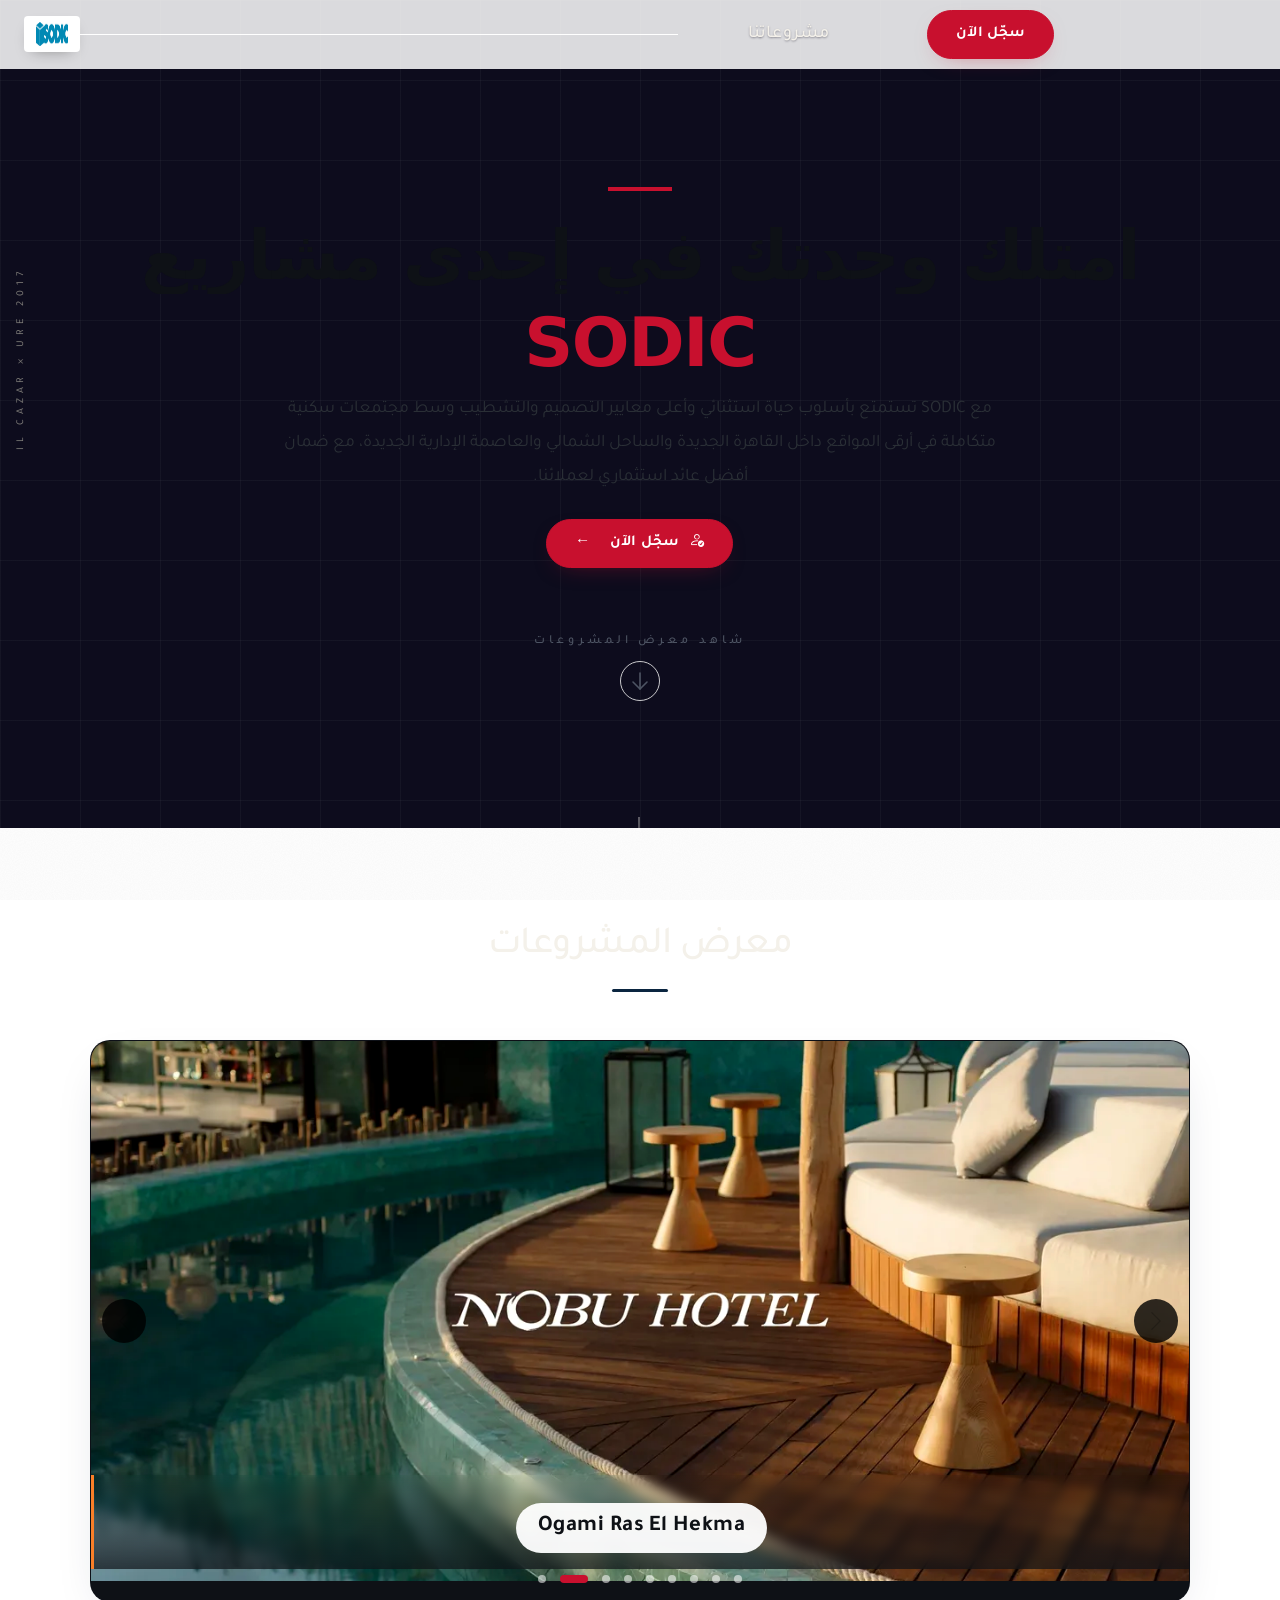
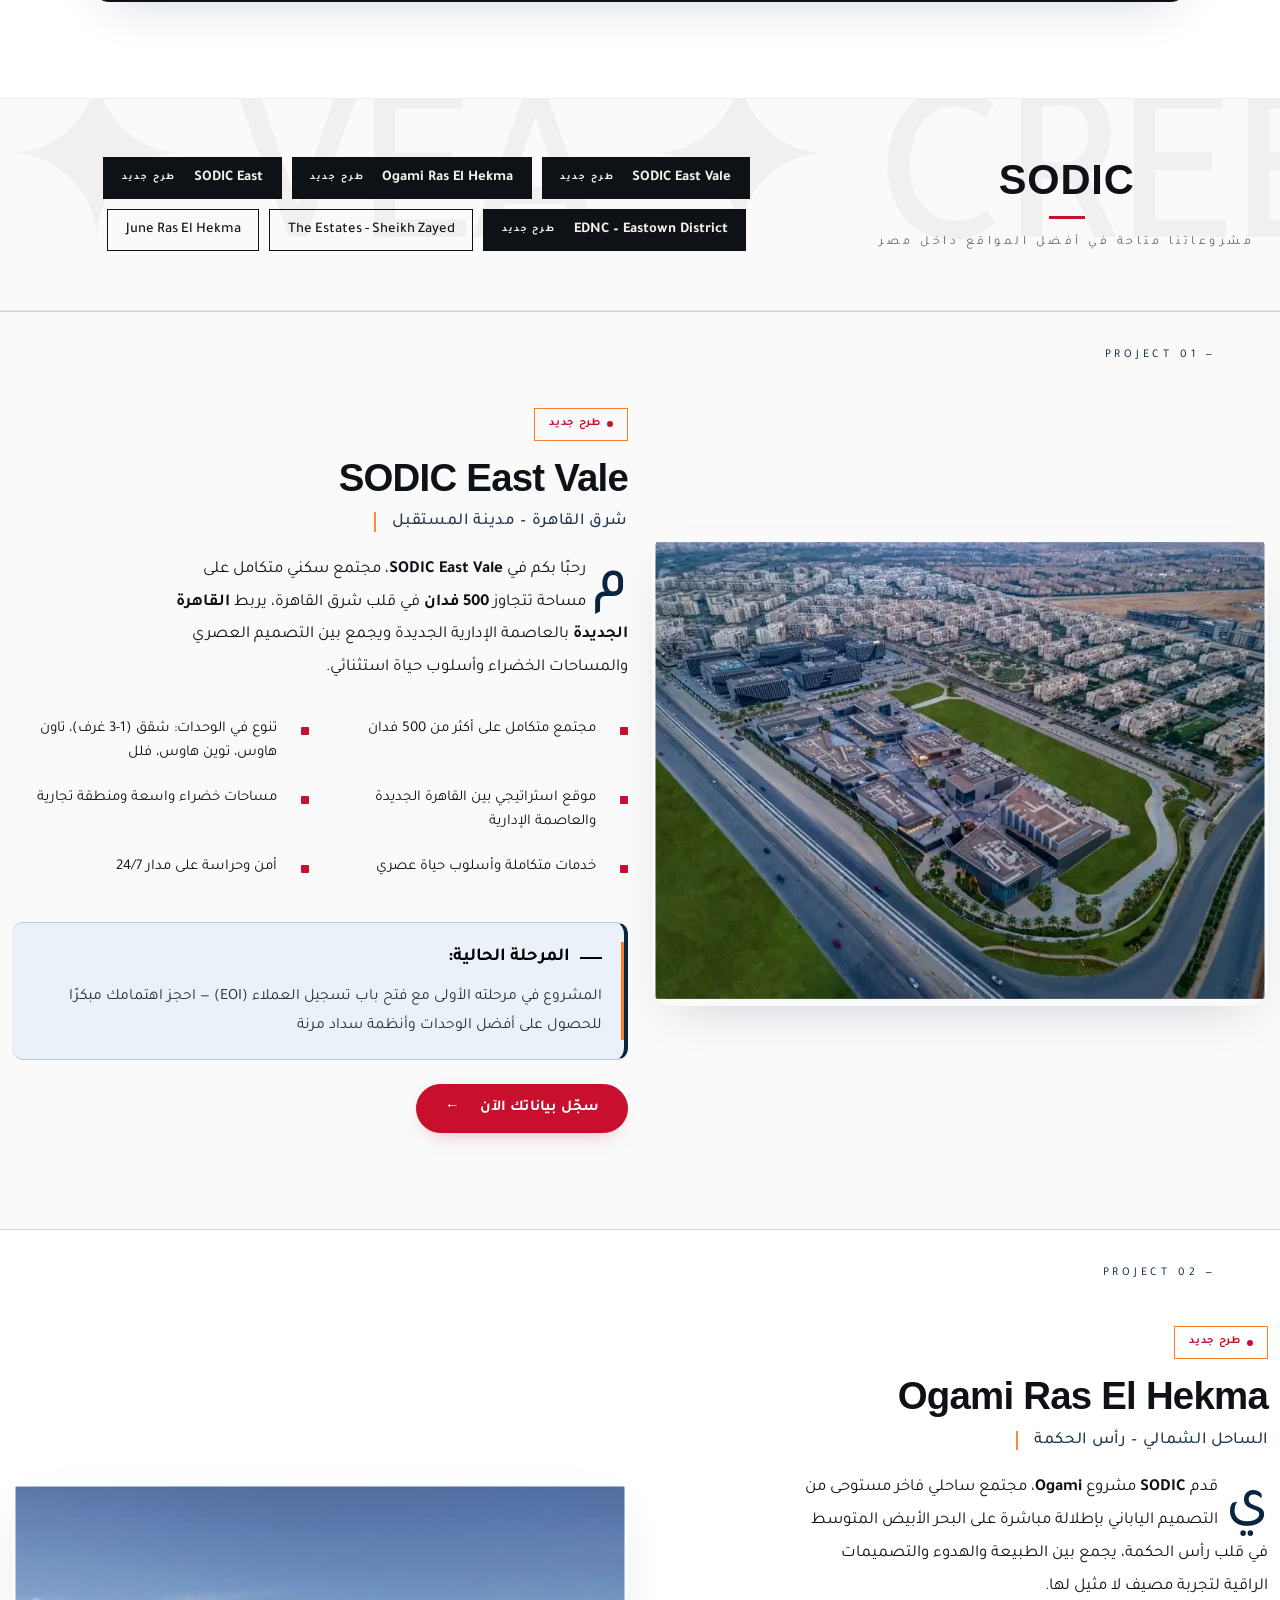
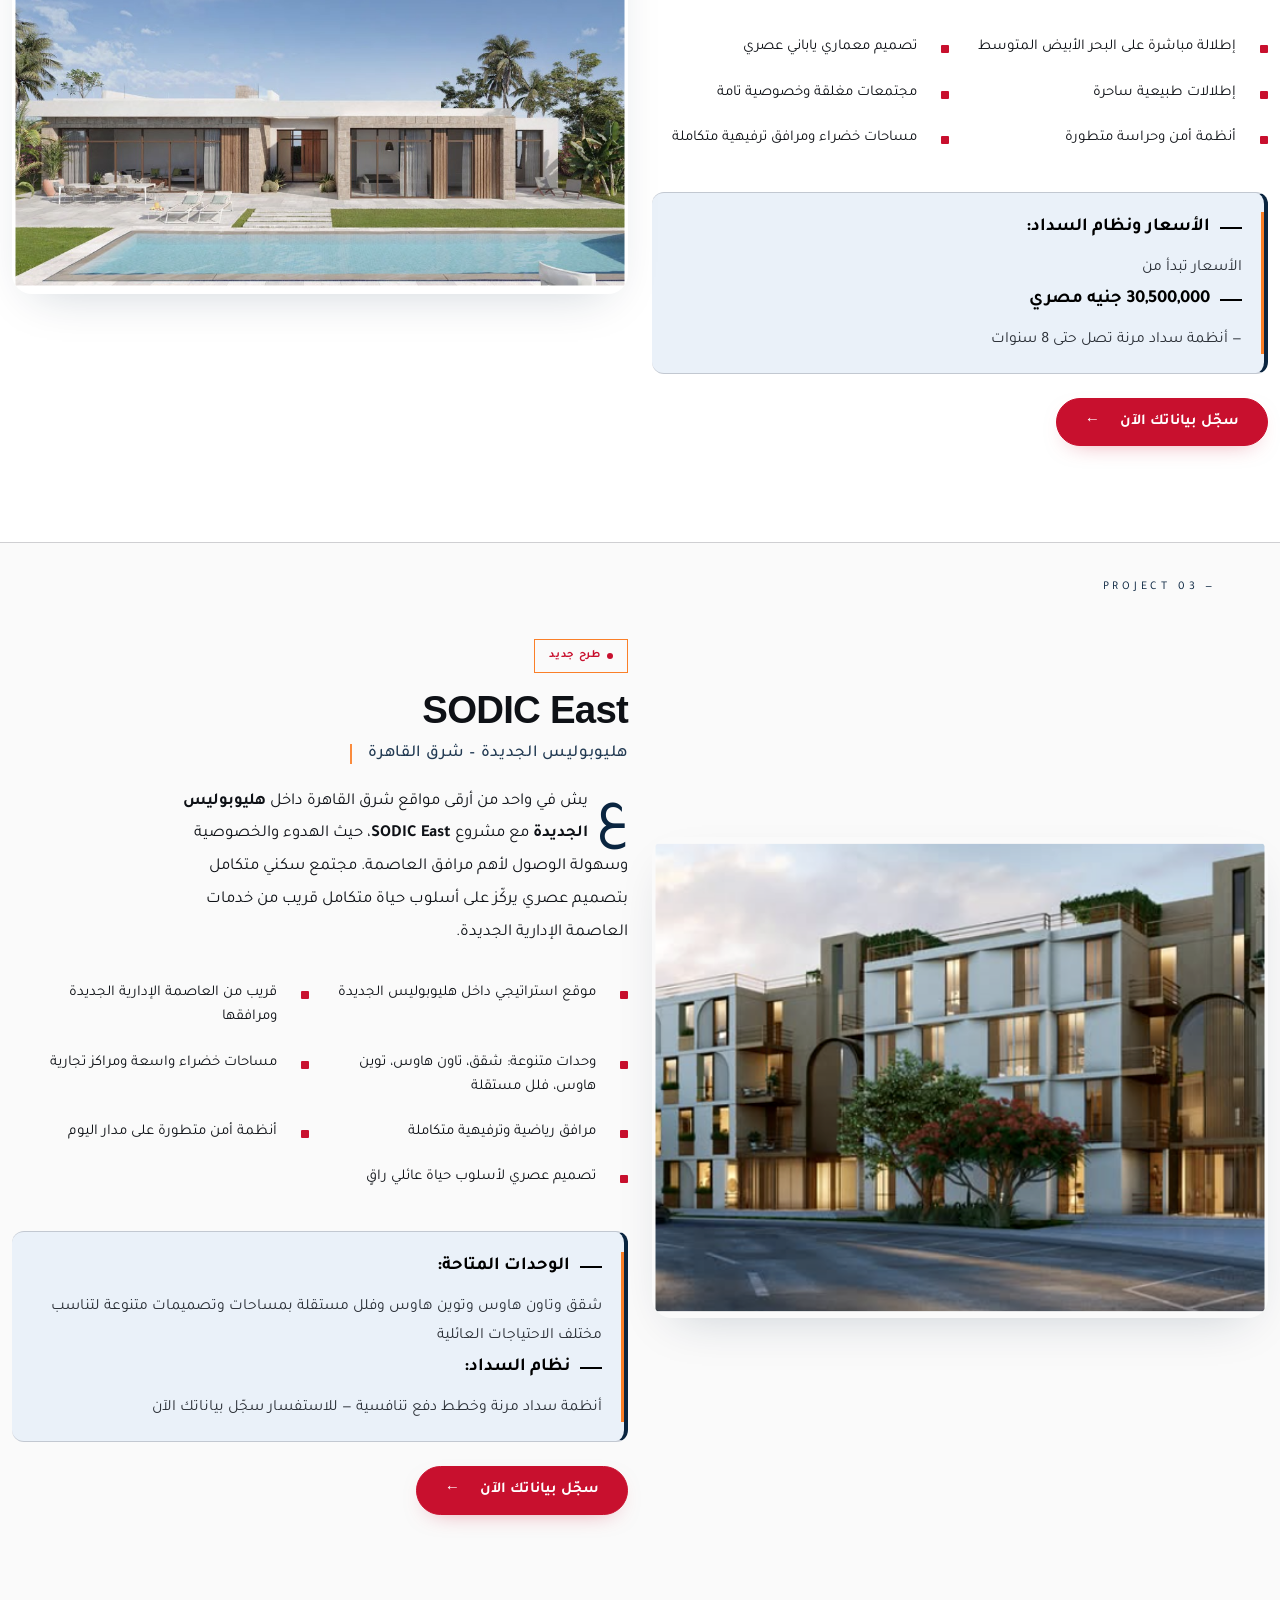
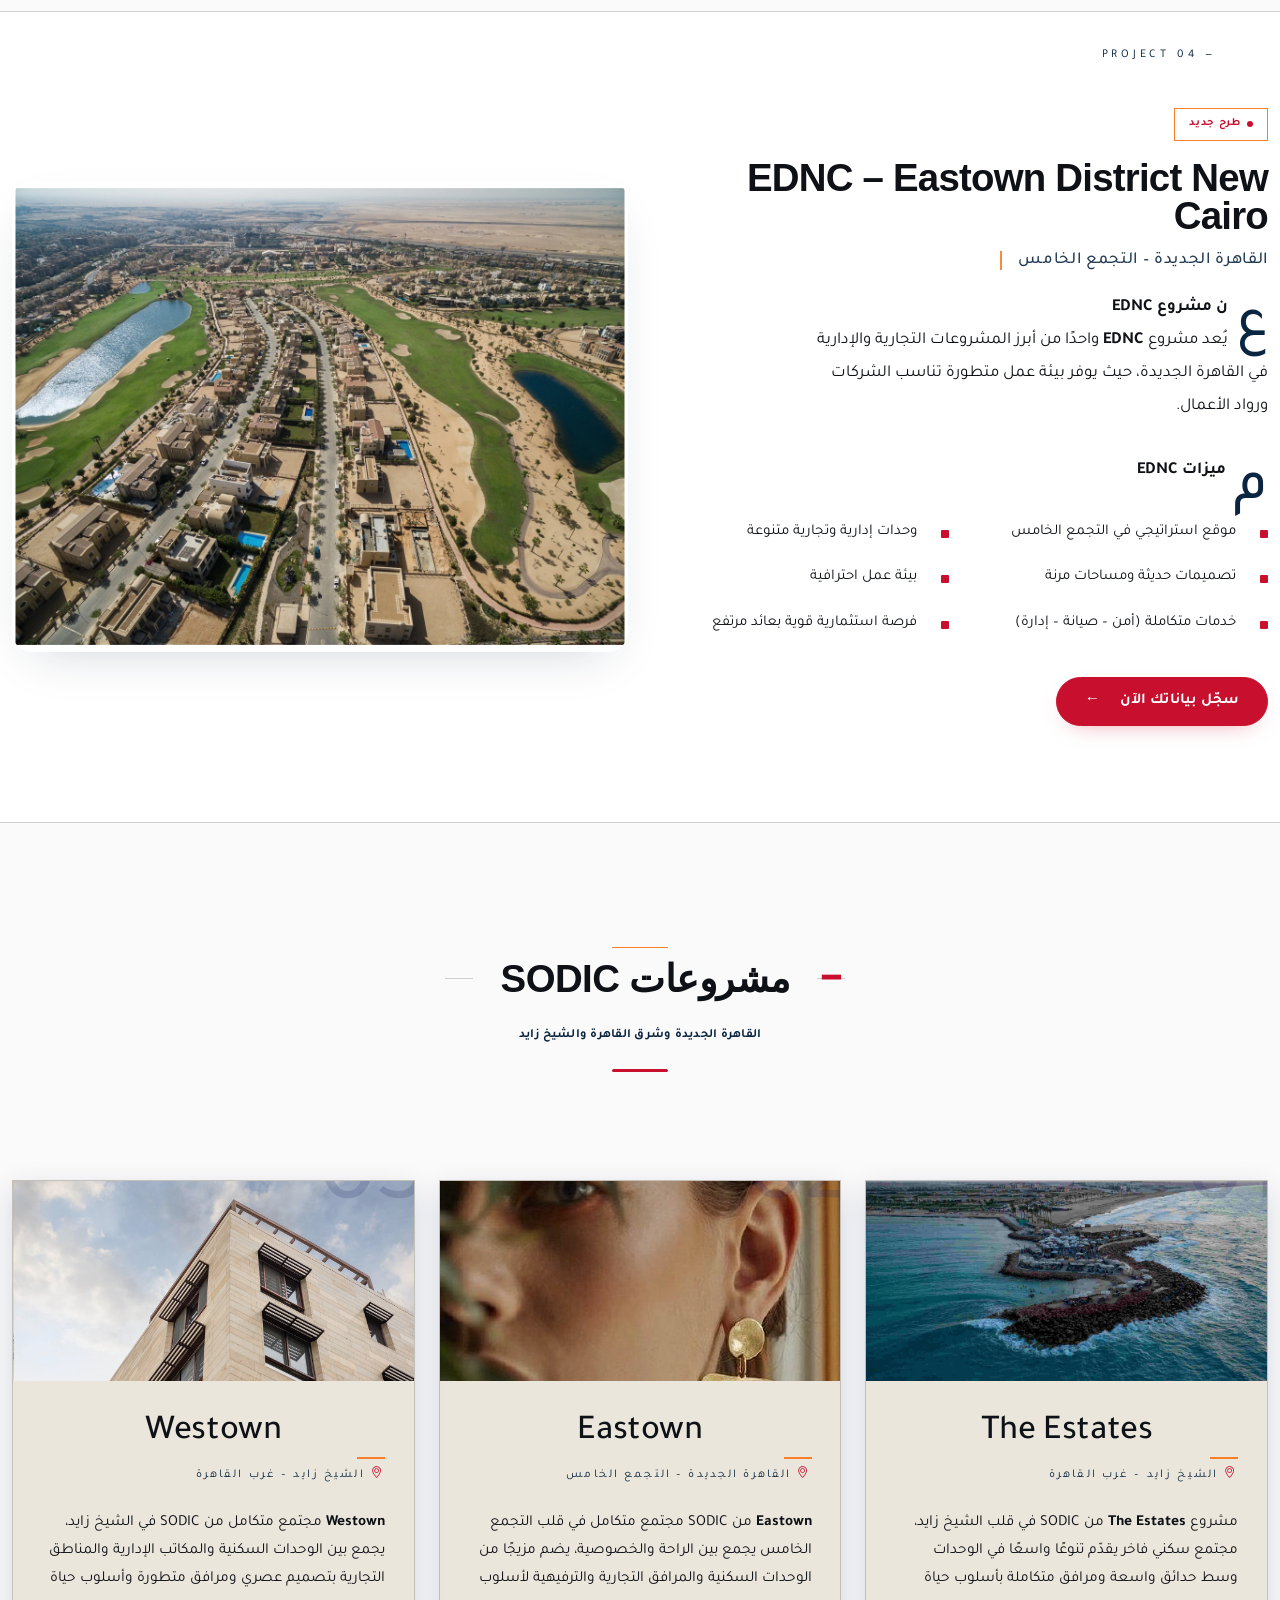
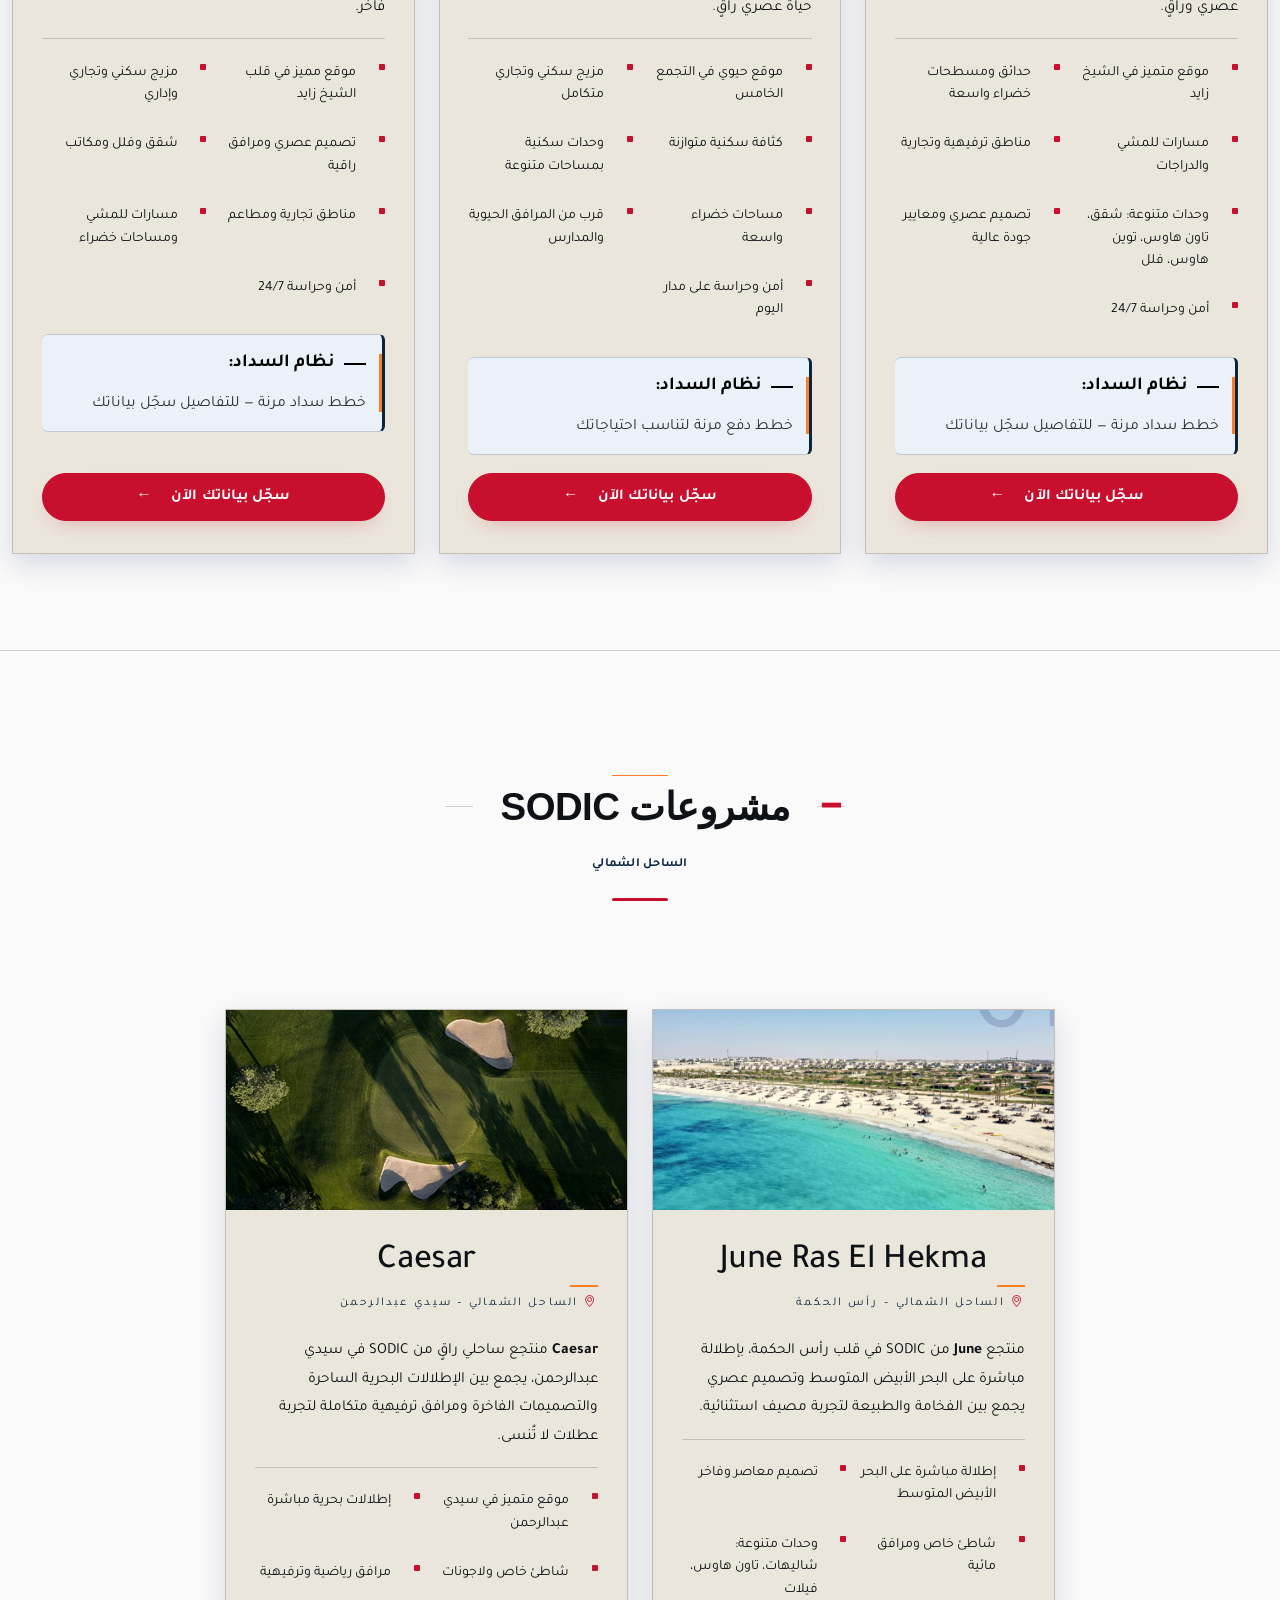
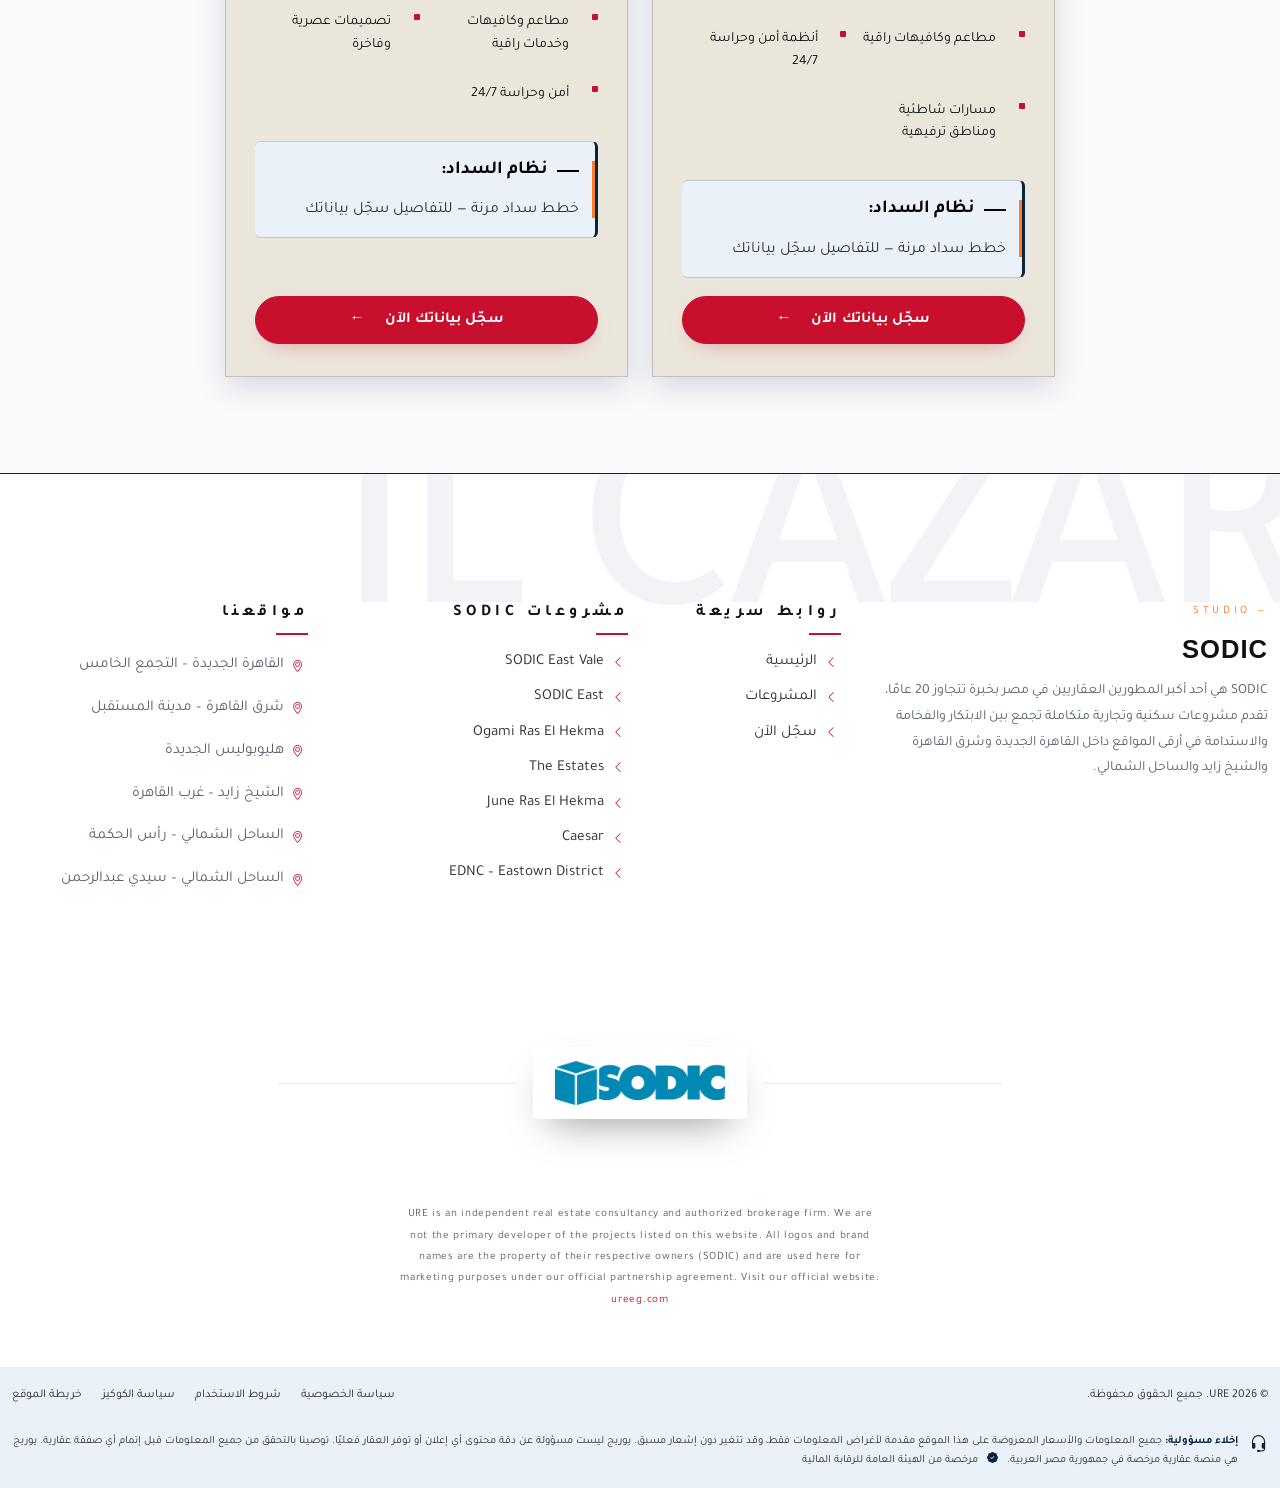
==== commit b82182fc: "init" ====
--- a/index.html
+++ b/index.html
@@ -33,6 +33,8 @@
   <link href="assets/css/main.css" rel="stylesheet">
   <!-- Editorial Layer (frontend-design skill) -->
   <link href="assets/css/editorial.css" rel="stylesheet">
+  <!-- Redesign Layer (white 75% / red 15% / blue 10%) -->
+  <link href="assets/css/redesign.css" rel="stylesheet">
 
 </head>
 
@@ -946,6 +948,8 @@
   <script src="assets/vendor/glightbox/js/glightbox.min.js"></script>
   <!-- Main JS File -->
   <script src="./main.js"></script>
+  <!-- Reveal Layer (scroll observer + header stuck) -->
+  <script src="assets/js/reveal.js"></script>
   <script>
     const lightbox = GLightbox({ selector: '.glightbox', touchNavigation: true, loop: true });
   </script>
--- a/assets/css/redesign.css
+++ b/assets/css/redesign.css
@@ -0,0 +1,959 @@
+/* =========================================================
+   SODIC × URE — Redesign Layer
+   Palette: White 75% / Red 15% / Blue 10%
+   Loaded after main.css and editorial.css to override.
+   ========================================================= */
+
+/* ---------- 1. TOKENS ---------- */
+:root{
+  --bg:           #ffffff;
+  --bg-soft:      #fafafa;
+  --bg-card:      #ffffff;
+  --hairline:     #ececec;
+
+  --red:          #c8102e;
+  --red-deep:     #9b0b22;
+  --red-tint:     #fdecef;
+
+  --blue:         #0a2540;
+  --blue-mid:     #14467a;
+  --blue-tint:    #eaf1f9;
+
+  --ink:          #0e1116;
+  --ink-2:        #2a2f36;
+  --ink-3:        #5a6270;
+
+  --r-sm: 6px;
+  --r-md: 12px;
+  --r-lg: 20px;
+  --r-pill: 999px;
+
+  --shadow-soft: 0 12px 40px -16px rgba(10,37,64,.18);
+  --shadow-card: 0 18px 48px -22px rgba(10,37,64,.22);
+
+  --ease-out:  cubic-bezier(.2,.7,.2,1);
+  --ease-soft: cubic-bezier(.4,0,.2,1);
+  --dur-1: 180ms;
+  --dur-2: 320ms;
+  --dur-3: 600ms;
+  --dur-4: 900ms;
+
+  --container: 1280px;
+
+  /* override legacy theme vars used by main.css */
+  --default-color: #2a2f36;
+  --heading-color: #0e1116;
+  --accent-color:  #c8102e;
+  --background-color: #ffffff;
+  --surface-color:    #ffffff;
+  --contrast-color:   #ffffff;
+  --nav-color:           #0e1116;
+  --nav-hover-color:     #c8102e;
+  --nav-mobile-background-color: #ffffff;
+  --nav-dropdown-background-color: #ffffff;
+  --nav-dropdown-color: #0e1116;
+  --nav-dropdown-hover-color: #c8102e;
+}
+
+/* ---------- 2. BASE ---------- */
+html, body{
+  background: var(--bg) !important;
+  color: var(--ink-2) !important;
+  font-family: 'Tajawal', system-ui, -apple-system, sans-serif !important;
+}
+
+body.index-page{ background: var(--bg) !important; }
+
+h1, h2, h3, h4, h5, h6{
+  color: var(--ink) !important;
+  font-family: 'Tajawal', system-ui, sans-serif !important;
+  letter-spacing: -0.01em;
+  line-height: 1.18;
+}
+h2{ font-weight: 700; }
+
+p{ color: var(--ink-2); line-height: 1.85; }
+
+a{ color: var(--blue-mid); transition: color var(--dur-1) var(--ease-out); }
+a:hover{ color: var(--red); }
+
+::selection{ background: var(--red); color:#fff; }
+
+img{ display:block; max-width:100%; }
+
+/* Smooth scroll, but respect reduced motion below */
+html{ scroll-behavior: smooth; }
+
+/* Reusable container width */
+.container, .container-xl, .container-fluid{ max-width: var(--container); }
+
+/* ---------- 3. HEADER ---------- */
+.header, #header.header{
+  background: rgba(255,255,255,0.85) !important;
+  backdrop-filter: blur(14px);
+  -webkit-backdrop-filter: blur(14px);
+  border-bottom: 1px solid transparent;
+  transition: background var(--dur-2) var(--ease-out),
+              border-color var(--dur-2) var(--ease-out),
+              box-shadow var(--dur-2) var(--ease-out);
+  box-shadow: none;
+}
+.header.is-stuck{
+  background: rgba(255,255,255,0.96) !important;
+  border-bottom-color: var(--hairline);
+  box-shadow: 0 8px 24px -20px rgba(10,37,64,.18);
+}
+
+/* Nav links */
+.ure-navmenu a{
+  color: var(--ink) !important;
+  font-weight: 500;
+  position: relative;
+  padding: 10px 14px;
+  text-decoration: none !important;
+  font-size: 0.95rem;
+  transition: color var(--dur-1) var(--ease-out);
+}
+.ure-navmenu a::after{
+  content:"";
+  position: absolute;
+  inset: auto 14px 4px 14px;
+  height: 2px;
+  background: var(--red);
+  transform: scaleX(0);
+  transform-origin: right;
+  transition: transform var(--dur-2) var(--ease-out);
+}
+.ure-navmenu a:hover{ color: var(--red) !important; }
+.ure-navmenu a:hover::after{ transform: scaleX(1); }
+
+/* Primary CTA */
+.btn-getstarted, .btn-register, .btn-register-out-side{
+  background: var(--red) !important;
+  color: #fff !important;
+  border: 1px solid var(--red) !important;
+  padding: 12px 28px !important;
+  border-radius: var(--r-pill) !important;
+  font-weight: 600 !important;
+  font-size: 0.95rem !important;
+  letter-spacing: 0.01em;
+  display: inline-flex;
+  align-items: center;
+  gap: 10px;
+  transition: background var(--dur-1) var(--ease-out),
+              transform var(--dur-1) var(--ease-out),
+              box-shadow var(--dur-2) var(--ease-out);
+  box-shadow: 0 8px 24px -14px rgba(200,16,46,.55);
+  text-decoration: none !important;
+}
+.btn-getstarted:hover, .btn-register:hover, .btn-register-out-side:hover{
+  background: var(--red-deep) !important;
+  border-color: var(--red-deep) !important;
+  color:#fff !important;
+  transform: translateY(-1px);
+  box-shadow: 0 14px 32px -14px rgba(200,16,46,.6);
+}
+.btn-getstarted:active, .btn-register:active{ transform: translateY(0); }
+
+/* Mobile hamburger morph */
+.ure-mobile-toggle{ background: transparent; border: 0; }
+.ure-mobile-toggle span{
+  display:block; width: 24px; height: 2px;
+  background: var(--ink);
+  margin: 5px 0;
+  transition: transform var(--dur-2) var(--ease-out),
+              opacity var(--dur-1) var(--ease-out);
+}
+.ure-mobile-toggle.open span:nth-child(1){ transform: translateY(7px) rotate(45deg); }
+.ure-mobile-toggle.open span:nth-child(2){ opacity: 0; }
+.ure-mobile-toggle.open span:nth-child(3){ transform: translateY(-7px) rotate(-45deg); }
+
+/* Mobile drawer */
+.ure-mobile-menu{
+  background: #fff !important;
+  color: var(--ink) !important;
+}
+.ure-drawer-eyebrow{
+  color: var(--red) !important;
+  letter-spacing: 0.18em;
+  font-size: 0.78rem;
+  text-transform: uppercase;
+}
+.ure-drawer-nav a{
+  color: var(--ink) !important;
+  border-bottom: 1px solid var(--hairline);
+  padding: 18px 0;
+  display: block;
+  font-size: 1.1rem;
+  transition: color var(--dur-1) var(--ease-out), padding var(--dur-2) var(--ease-out);
+}
+.ure-drawer-nav a:hover{ color: var(--red) !important; padding-right: 8px; }
+.ure-mobile-cta{
+  background: var(--red) !important;
+  color:#fff !important;
+  text-align:center;
+  border-radius: var(--r-pill);
+  padding: 14px 22px;
+  display:block;
+  margin-top: 20px;
+  font-weight: 600;
+}
+
+/* ---------- 4. HERO ---------- */
+#hero.hero, .hero.section{
+  background: var(--bg) !important;
+  min-height: 92vh;
+  position: relative;
+  display: flex;
+  align-items: center;
+  padding: 140px 0 80px !important;
+  overflow: hidden;
+}
+@media (max-width: 768px){
+  #hero.hero{ min-height: 78vh; padding: 110px 0 60px !important; }
+}
+
+/* Brand mark above hero text */
+#hero.hero .container > .row{ position: relative; }
+#hero.hero h2{
+  font-size: clamp(2rem, 5.4vw, 4.25rem) !important;
+  font-weight: 900 !important;
+  letter-spacing: -0.02em;
+  color: var(--ink) !important;
+  margin: 0 0 12px;
+  line-height: 1.1;
+  /* Mask reveal */
+  clip-path: inset(0 0 100% 0);
+  animation: hero-mask 900ms var(--ease-out) forwards;
+  animation-delay: 200ms;
+}
+#hero.hero h2:nth-of-type(2){
+  color: var(--red) !important;
+  animation-delay: 360ms;
+}
+#hero.hero p{
+  color: var(--ink-2) !important;
+  font-size: 1.1rem;
+  line-height: 1.95;
+  max-width: 720px;
+  margin: 16px auto 28px;
+  opacity: 0;
+  transform: translateY(12px);
+  animation: hero-rise 600ms var(--ease-out) forwards;
+  animation-delay: 540ms;
+}
+#hero.hero .btn-register-out-side{
+  opacity: 0;
+  transform: translateY(12px) scale(.97);
+  animation: hero-rise-cta 540ms var(--ease-out) forwards;
+  animation-delay: 720ms;
+}
+
+/* Red 4px brand rule above hero headline */
+#hero.hero .col-xl-6::before{
+  content:"";
+  display:block;
+  width: 64px;
+  height: 4px;
+  background: var(--red);
+  margin: 0 auto 28px;
+  opacity: 0;
+  transform: scaleX(.2);
+  transform-origin: center;
+  animation: hero-bar 600ms var(--ease-out) forwards;
+  animation-delay: 80ms;
+}
+
+@keyframes hero-mask{
+  to{ clip-path: inset(0); }
+}
+@keyframes hero-rise{
+  to{ opacity: 1; transform: translateY(0); }
+}
+@keyframes hero-rise-cta{
+  to{ opacity: 1; transform: translateY(0) scale(1); }
+}
+@keyframes hero-bar{
+  to{ opacity: 1; transform: scaleX(1); }
+}
+
+/* Scroll cue */
+.hero-scroll-cue{
+  margin-top: 64px;
+  display: inline-flex;
+  flex-direction: column;
+  align-items: center;
+  gap: 10px;
+  color: var(--ink-3) !important;
+  text-decoration: none !important;
+  font-size: 0.85rem;
+  letter-spacing: 0.08em;
+  text-transform: uppercase;
+  transition: color var(--dur-1) var(--ease-out);
+}
+.hero-scroll-cue:hover{ color: var(--red) !important; }
+.hero-scroll-cue .scroll-cue-icon{
+  display: inline-flex;
+  width: 40px; height: 40px;
+  border: 1px solid var(--hairline);
+  border-radius: 50%;
+  align-items: center;
+  justify-content: center;
+  animation: cue-bounce 1.6s ease-in-out infinite;
+  transition: border-color var(--dur-2) var(--ease-out);
+}
+.hero-scroll-cue:hover .scroll-cue-icon{ border-color: var(--red); }
+@keyframes cue-bounce{
+  0%, 100%{ transform: translateY(0); }
+  50%     { transform: translateY(6px); }
+}
+
+/* ---------- 5. SECTION HEADING PATTERN ---------- */
+.section-title{ position: relative; }
+.section-title h2{
+  font-size: clamp(1.6rem, 3vw, 2.5rem) !important;
+  font-weight: 800 !important;
+  margin-bottom: 8px !important;
+}
+.section-title h2::before{
+  content: "—";
+  color: var(--red);
+  margin-left: 10px;
+  font-weight: 700;
+}
+.section-title p{
+  color: var(--ink-3);
+  font-size: 1rem;
+  letter-spacing: 0.02em;
+}
+.section-title::after{
+  content:"";
+  display:block;
+  width: 56px;
+  height: 3px;
+  background: var(--red);
+  margin: 22px auto 0;
+  border-radius: 2px;
+  transform: scaleX(0);
+  transform-origin: right; /* RTL */
+  transition: transform var(--dur-3) var(--ease-out);
+}
+.section-title.is-in::after{ transform: scaleX(1); }
+
+/* ---------- 6. GALLERY ---------- */
+.ure-gallery-section{
+  background: var(--bg) !important;
+  padding: 96px 0 !important;
+}
+.ure-gallery-title{
+  font-size: clamp(1.6rem, 3vw, 2.4rem) !important;
+  font-weight: 800;
+  text-align: center;
+  margin-bottom: 12px;
+}
+.ure-gallery-line{
+  width: 56px; height: 3px;
+  background: var(--red);
+  margin: 0 auto 48px;
+  border-radius: 2px;
+}
+
+.ure-gallery-carousel{
+  border-radius: var(--r-lg);
+  overflow: hidden;
+  box-shadow: var(--shadow-card);
+  background: var(--ink);
+}
+.ure-gallery-carousel .carousel-item img{
+  height: clamp(320px, 60vh, 640px);
+  object-fit: cover;
+}
+.ure-gallery-carousel .carousel-caption{
+  inset: auto 0 32px 0;
+  background: linear-gradient(180deg, transparent, rgba(14,17,22,.7));
+  padding: 28px 16px 16px;
+  text-align: center;
+}
+.ure-gallery-carousel .carousel-caption span{
+  display: inline-block;
+  background: rgba(255,255,255,.95);
+  color: var(--ink) !important;
+  font-weight: 700;
+  padding: 8px 22px;
+  border-radius: var(--r-pill);
+  letter-spacing: 0.02em;
+}
+
+/* Indicators -> red active bar */
+.ure-gallery-carousel .carousel-indicators{
+  margin-bottom: 18px;
+}
+.ure-gallery-carousel .carousel-indicators [data-bs-target]{
+  width: 8px; height: 8px;
+  border-radius: var(--r-pill);
+  background: rgba(255,255,255,.55);
+  border: 0;
+  margin: 0 4px;
+  transition: width var(--dur-2) var(--ease-out),
+              background var(--dur-2) var(--ease-out);
+  opacity: 1;
+}
+.ure-gallery-carousel .carousel-indicators .active{
+  width: 28px;
+  background: var(--red);
+}
+
+/* Carousel arrows */
+.ure-gallery-carousel .carousel-control-prev,
+.ure-gallery-carousel .carousel-control-next{
+  width: 6%;
+  opacity: 0.85;
+}
+.ure-gallery-carousel .carousel-control-prev-icon,
+.ure-gallery-carousel .carousel-control-next-icon{
+  background-color: rgba(255,255,255,.95);
+  border-radius: 50%;
+  padding: 22px;
+  background-size: 50% 50%;
+  filter: invert(1);
+}
+
+/* ---------- 7. LOCATIONS STRIP ---------- */
+.lavista-mini-locations{
+  background: var(--bg-soft) !important;
+  border-top: 1px solid var(--hairline);
+  border-bottom: 1px solid var(--hairline);
+  padding: 56px 0 !important;
+}
+.lavista-mini-locations h4{
+  color: var(--ink) !important;
+  font-weight: 800 !important;
+  letter-spacing: 0.02em;
+}
+.lavista-mini-locations h4::after{
+  content:"";
+  display:block;
+  width: 36px; height: 3px;
+  background: var(--red);
+  margin: 12px auto 0;
+}
+.lavista-mini-locations p{ color: var(--ink-3); margin-top: 12px; }
+
+.locations-list{
+  display: flex;
+  flex-wrap: wrap;
+  gap: 10px;
+  justify-content: center;
+}
+.locations-list a{
+  display: inline-flex;
+  align-items: center;
+  gap: 8px;
+  padding: 10px 18px;
+  border: 1px solid var(--hairline);
+  border-radius: var(--r-pill);
+  background: #fff;
+  color: var(--ink) !important;
+  text-decoration: none !important;
+  font-weight: 500;
+  font-size: 0.92rem;
+  transition: border-color var(--dur-1) var(--ease-out),
+              color var(--dur-1) var(--ease-out),
+              transform var(--dur-1) var(--ease-out),
+              background var(--dur-1) var(--ease-out);
+}
+.locations-list a:hover{
+  border-color: var(--red);
+  color: var(--red) !important;
+  transform: translateY(-1px);
+}
+.locations-list a small{
+  background: var(--red-tint);
+  color: var(--red);
+  padding: 3px 8px;
+  border-radius: var(--r-pill);
+  font-size: 0.7rem;
+  font-weight: 700;
+}
+.locations-list a.location-new small{ background: var(--red); color:#fff; }
+
+/* ---------- 8. PROJECT HIGHLIGHTS (alternating splits) ---------- */
+.new-launch-section{
+  background: var(--bg) !important;
+  padding: 96px 0 !important;
+  position: relative;
+}
+.new-launch-section:nth-of-type(even){ background: var(--bg-soft) !important; }
+
+.new-launch-section .launch-tag{
+  display: inline-flex;
+  align-items: center;
+  gap: 6px;
+  background: var(--red-tint);
+  color: var(--red) !important;
+  padding: 6px 14px;
+  border-radius: var(--r-pill);
+  font-size: 0.78rem;
+  font-weight: 700;
+  letter-spacing: 0.06em;
+  text-transform: uppercase;
+  margin-bottom: 18px;
+}
+.new-launch-section .launch-tag::before{
+  content:"";
+  width: 6px; height: 6px;
+  background: var(--red);
+  border-radius: 50%;
+  animation: dot-pulse 1.6s ease-in-out infinite;
+}
+@keyframes dot-pulse{
+  0%,100%{ box-shadow: 0 0 0 0 rgba(200,16,46,.5); }
+  70%   { box-shadow: 0 0 0 8px rgba(200,16,46,0); }
+}
+
+.new-launch-section h2{
+  font-size: clamp(1.7rem, 3vw, 2.6rem) !important;
+  font-weight: 800 !important;
+  margin-bottom: 6px;
+  color: var(--ink) !important;
+}
+.new-launch-section h4{
+  color: var(--blue) !important;
+  font-weight: 500 !important;
+  font-size: 1.05rem !important;
+  margin-bottom: 22px !important;
+}
+.new-launch-section .launch-desc{
+  color: var(--ink-2);
+  font-size: 1.02rem;
+  line-height: 1.95;
+  margin-bottom: 18px;
+}
+.new-launch-section .launch-desc strong{ color: var(--ink); }
+
+.new-launch-section .launch-features{
+  list-style: none;
+  padding: 0;
+  margin: 0 0 22px;
+}
+.new-launch-section .launch-features li{
+  position: relative;
+  padding-right: 22px; /* RTL inside */
+  margin-bottom: 10px;
+  color: var(--ink-2);
+}
+.new-launch-section .launch-features li::before{
+  content:"";
+  position: absolute;
+  right: 0;
+  top: 10px;
+  width: 8px; height: 8px;
+  background: var(--red);
+  border-radius: 1px;
+}
+
+.new-launch-section .launch-units{
+  background: var(--blue-tint);
+  border-right: 4px solid var(--blue); /* RTL: right side */
+  padding: 18px 22px;
+  border-radius: var(--r-md);
+  margin-bottom: 24px;
+}
+.new-launch-section .launch-units p{ margin: 4px 0; color: var(--ink-2); }
+.new-launch-section .launch-units strong{ color: var(--blue); }
+
+/* Image side reveal */
+.new-launch-section .launch-image{
+  border-radius: var(--r-lg);
+  overflow: hidden;
+  position: relative;
+  box-shadow: var(--shadow-card);
+}
+.new-launch-section .launch-image img{
+  width: 100%;
+  height: 100%;
+  min-height: 380px;
+  object-fit: cover;
+  transition: transform 12s var(--ease-out);
+}
+.new-launch-section .launch-image::after{
+  content:"";
+  position: absolute;
+  inset: 0;
+  background: var(--bg);
+  transform-origin: right;
+  transform: scaleX(1);
+  transition: transform 1100ms var(--ease-out);
+}
+.new-launch-section[data-in="true"] .launch-image::after,
+.new-launch-section.is-in .launch-image::after{
+  transform: scaleX(0);
+}
+.new-launch-section.is-in .launch-image img{
+  transform: scale(1.05);
+}
+
+/* Alternate sides */
+.new-launch-section:nth-of-type(even) .row{ flex-direction: row-reverse; }
+
+/* ---------- 9. PROJECT CARDS GRID ---------- */
+.projects.section{
+  background: var(--bg) !important;
+  padding: 96px 0 !important;
+}
+.projects.section.light-background{ background: var(--bg-soft) !important; }
+
+.project-card{
+  background: #fff;
+  border: 1px solid var(--hairline);
+  border-radius: var(--r-lg);
+  overflow: hidden;
+  transition: transform var(--dur-2) var(--ease-out),
+              border-color var(--dur-2) var(--ease-out),
+              box-shadow var(--dur-2) var(--ease-out);
+  height: 100%;
+  display: flex;
+  flex-direction: column;
+}
+.project-card:hover{
+  border-color: var(--red);
+  transform: translateY(-4px);
+  box-shadow: var(--shadow-card);
+}
+
+.project-card > img{
+  width: 100%;
+  aspect-ratio: 16 / 10;
+  object-fit: cover;
+  transition: transform var(--dur-3) var(--ease-out);
+}
+.project-card:hover > img{ transform: scale(1.04); }
+
+.project-content{
+  padding: 28px;
+  display: flex;
+  flex-direction: column;
+  flex: 1;
+}
+.project-content h3{
+  font-size: 1.4rem;
+  font-weight: 800;
+  margin: 0 0 10px;
+  color: var(--ink) !important;
+}
+.project-content .location{
+  color: var(--ink-3);
+  font-size: 0.92rem;
+  margin-bottom: 14px;
+  display: inline-flex;
+  align-items: center;
+  gap: 6px;
+}
+.project-content .location i{ color: var(--red); }
+
+.project-content .project-desc{
+  color: var(--ink-2);
+  font-size: 0.98rem;
+  line-height: 1.85;
+  margin-bottom: 16px;
+}
+.project-content .project-desc strong{ color: var(--ink); }
+
+.project-content .features{
+  list-style: none;
+  padding: 0;
+  margin: 0 0 18px;
+  display: grid;
+  grid-template-columns: 1fr 1fr;
+  column-gap: 14px;
+  row-gap: 8px;
+}
+@media (max-width: 540px){
+  .project-content .features{ grid-template-columns: 1fr; }
+}
+.project-content .features li{
+  position: relative;
+  padding-right: 16px;
+  font-size: 0.9rem;
+  color: var(--ink-2);
+}
+.project-content .features li::before{
+  content:"";
+  position: absolute;
+  right: 0; top: 9px;
+  width: 6px; height: 6px;
+  background: var(--red);
+  border-radius: 1px;
+}
+
+.project-content .launch-units{
+  background: var(--blue-tint);
+  border-right: 3px solid var(--blue);
+  padding: 12px 16px;
+  border-radius: var(--r-sm);
+  margin: 0 0 18px;
+  font-size: 0.9rem;
+}
+.project-content .launch-units p{ margin: 0; color: var(--ink-2); }
+.project-content .launch-units strong{ color: var(--blue); }
+
+.project-content .btn-div{ margin-top: auto; }
+
+/* Outlined variant of register button used inside cards */
+.project-card .btn-register{
+  width: 100%;
+  justify-content: center;
+}
+
+/* ---------- 10. MODAL ---------- */
+#staticBackdrop .modal-content{
+  border-radius: var(--r-lg) !important;
+  border: 0 !important;
+  overflow: hidden;
+  position: relative;
+  background: #fff;
+  box-shadow: 0 24px 80px -20px rgba(10,37,64,.35);
+}
+#staticBackdrop .modal-content::before{
+  content:"";
+  display:block;
+  height: 4px;
+  background: var(--red);
+}
+#staticBackdrop .modal-body{ padding: 36px !important; }
+#staticBackdrop h3{
+  color: var(--ink) !important;
+  font-weight: 800 !important;
+  font-size: 1.45rem !important;
+}
+#staticBackdrop p{ color: var(--ink-3); }
+
+/* Inputs: bottom-border only */
+#staticBackdrop .form-control{
+  background: transparent !important;
+  border: 0 !important;
+  border-bottom: 1px solid var(--hairline) !important;
+  border-radius: 0 !important;
+  padding: 14px 4px !important;
+  font-size: 1rem !important;
+  color: var(--ink) !important;
+  box-shadow: none !important;
+  transition: border-color var(--dur-1) var(--ease-out);
+}
+#staticBackdrop .form-control:focus{
+  border-bottom-color: var(--red) !important;
+  outline: none !important;
+}
+#staticBackdrop .form-control::placeholder{ color: var(--ink-3); }
+
+#staticBackdrop .btn-register{
+  width: 100%;
+  justify-content: center;
+  margin-top: 8px;
+}
+
+#staticBackdrop .btn-close{
+  background-color: transparent;
+  opacity: 0.7;
+  transition: opacity var(--dur-1) var(--ease-out);
+}
+#staticBackdrop .btn-close:hover{ opacity: 1; }
+
+.modal-backdrop.show{
+  background: rgba(10,37,64,.5) !important;
+  backdrop-filter: blur(8px);
+  -webkit-backdrop-filter: blur(8px);
+  opacity: 1 !important;
+}
+
+.modal.fade .modal-dialog{
+  transition: transform var(--dur-2) var(--ease-out),
+              opacity var(--dur-2) var(--ease-out);
+  transform: scale(.96);
+  opacity: 0;
+}
+.modal.show .modal-dialog{ transform: scale(1); opacity: 1; }
+
+/* ---------- 11. FOOTER ---------- */
+.footer, footer.footer{
+  background: var(--bg) !important;
+  color: var(--ink-2) !important;
+  border-top: 1px solid var(--hairline);
+  padding-top: 64px !important;
+}
+/* Override the legacy dark-background variant */
+.footer.dark-background{
+  background: var(--bg) !important;
+  color: var(--ink-2) !important;
+}
+.footer h4{
+  color: var(--ink) !important;
+  font-size: 1rem !important;
+  font-weight: 700 !important;
+  text-transform: none;
+  position: relative;
+  padding-bottom: 12px;
+  margin-bottom: 18px !important;
+}
+.footer h4::after{
+  content:"";
+  position: absolute;
+  bottom: 0;
+  right: 0;
+  width: 32px; height: 2px;
+  background: var(--red);
+}
+.footer .sitename{
+  color: var(--ink) !important;
+  font-weight: 900 !important;
+  font-size: 1.6rem !important;
+  letter-spacing: 0.02em;
+}
+.footer p{ color: var(--ink-3) !important; line-height: 1.85; }
+
+.footer ul{ list-style: none; padding: 0; margin: 0; }
+.footer ul li{
+  padding: 6px 0;
+  color: var(--ink-3) !important;
+  display: flex;
+  align-items: center;
+  gap: 8px;
+}
+.footer ul li i{ color: var(--red); font-size: 0.85rem; }
+.footer ul li a{
+  color: var(--ink-2) !important;
+  text-decoration: none !important;
+  transition: color var(--dur-1) var(--ease-out);
+}
+.footer ul li a:hover{ color: var(--red) !important; }
+
+.footer-mark{ padding: 28px 0; }
+.footer-mark-row{
+  display: flex;
+  align-items: center;
+  gap: 16px;
+  justify-content: center;
+}
+.footer-mark-rule{
+  flex: 1;
+  height: 1px;
+  background: var(--hairline);
+}
+.footer-logo-tile img{
+  max-height: 44px;
+  width: auto;
+  filter: none;
+}
+
+.copyright p{ color: var(--ink-3) !important; }
+.copyright a{ color: var(--red) !important; }
+
+.ure-bottom-bar{
+  border-top: 1px solid var(--hairline) !important;
+  background: var(--blue-tint) !important;
+  margin-top: 24px !important;
+  color: var(--ink-2) !important;
+}
+.ure-bottom-bar div, .ure-bottom-bar p, .ure-bottom-bar a, .ure-bottom-bar nav a{
+  color: var(--ink-2) !important;
+  opacity: 1 !important;
+}
+.ure-bottom-bar a{ text-decoration: none !important; transition: color var(--dur-1) var(--ease-out); }
+.ure-bottom-bar a:hover{ color: var(--red) !important; }
+.ure-bottom-bar i.bi-headset,
+.ure-bottom-bar i.bi-patch-check-fill,
+.ure-bottom-bar strong,
+.ure-bottom-bar span[style]{
+  color: var(--blue) !important;
+}
+
+/* ---------- 12. SCROLL TO TOP ---------- */
+.scroll-top{
+  background: var(--red) !important;
+  color: #fff !important;
+  width: 44px !important;
+  height: 44px !important;
+  border-radius: 50% !important;
+  box-shadow: 0 14px 32px -14px rgba(200,16,46,.6) !important;
+  border: 0 !important;
+  transition: transform var(--dur-1) var(--ease-out),
+              background var(--dur-1) var(--ease-out);
+}
+.scroll-top:hover{
+  background: var(--red-deep) !important;
+  transform: translateY(-2px);
+}
+
+/* ---------- 13. SCROLL REVEAL ---------- */
+[data-reveal]{
+  opacity: 0;
+  transition: opacity var(--dur-3) var(--ease-out),
+              transform var(--dur-3) var(--ease-out),
+              clip-path var(--dur-4) var(--ease-out);
+  will-change: opacity, transform;
+}
+[data-reveal="fade-up"]{ transform: translateY(28px); }
+[data-reveal="fade-in"]{ }
+[data-reveal="mask-x"]{ clip-path: inset(0 0 0 100%); } /* RTL: from right */
+
+[data-reveal].is-in{
+  opacity: 1;
+  transform: none;
+  clip-path: inset(0);
+}
+
+/* ---------- 14. FOCUS ---------- */
+a:focus-visible, button:focus-visible, .form-control:focus-visible{
+  outline: 2px solid var(--blue) !important;
+  outline-offset: 3px;
+  border-radius: 4px;
+}
+
+/* ---------- 15. ALERTS (form feedback) ---------- */
+.alerts{
+  position: fixed;
+  top: 90px;
+  left: 50%;
+  transform: translateX(-50%);
+  z-index: 2000;
+  display: flex;
+  flex-direction: column;
+  gap: 10px;
+}
+.alerts > div{
+  padding: 14px 20px;
+  border-radius: var(--r-md);
+  background: #fff;
+  border: 1px solid var(--hairline);
+  box-shadow: var(--shadow-soft);
+  font-weight: 500;
+}
+.alerts .success{ border-color: #1ea968; color: #0f6c41; }
+.alerts .error  { border-color: var(--red); color: var(--red); }
+
+/* ---------- 16. REDUCED MOTION ---------- */
+@media (prefers-reduced-motion: reduce){
+  *, *::before, *::after{
+    animation-duration: 0.01ms !important;
+    animation-iteration-count: 1 !important;
+    transition-duration: 0.01ms !important;
+    scroll-behavior: auto !important;
+  }
+  #hero.hero h2{ clip-path: none; }
+  .new-launch-section .launch-image::after{ display: none; }
+  [data-reveal]{ opacity: 1; transform: none; clip-path: none; }
+}
+
+/* ---------- 17. RTL POLISH ---------- */
+[dir="rtl"] .ure-navmenu a::after{ transform-origin: left; }
+[dir="rtl"] .section-title::after{ transform-origin: left; }
+
+/* ---------- 18. LIGHT-WEIGHT POLISH ---------- */
+.btn-div{ display: flex; }
+.margin-mob-5{ }
+@media (max-width: 991px){
+  .margin-mob-5{ margin-bottom: 32px; }
+  .new-launch-section{ padding: 64px 0 !important; }
+  .projects.section{ padding: 64px 0 !important; }
+  .ure-gallery-section{ padding: 64px 0 !important; }
+}
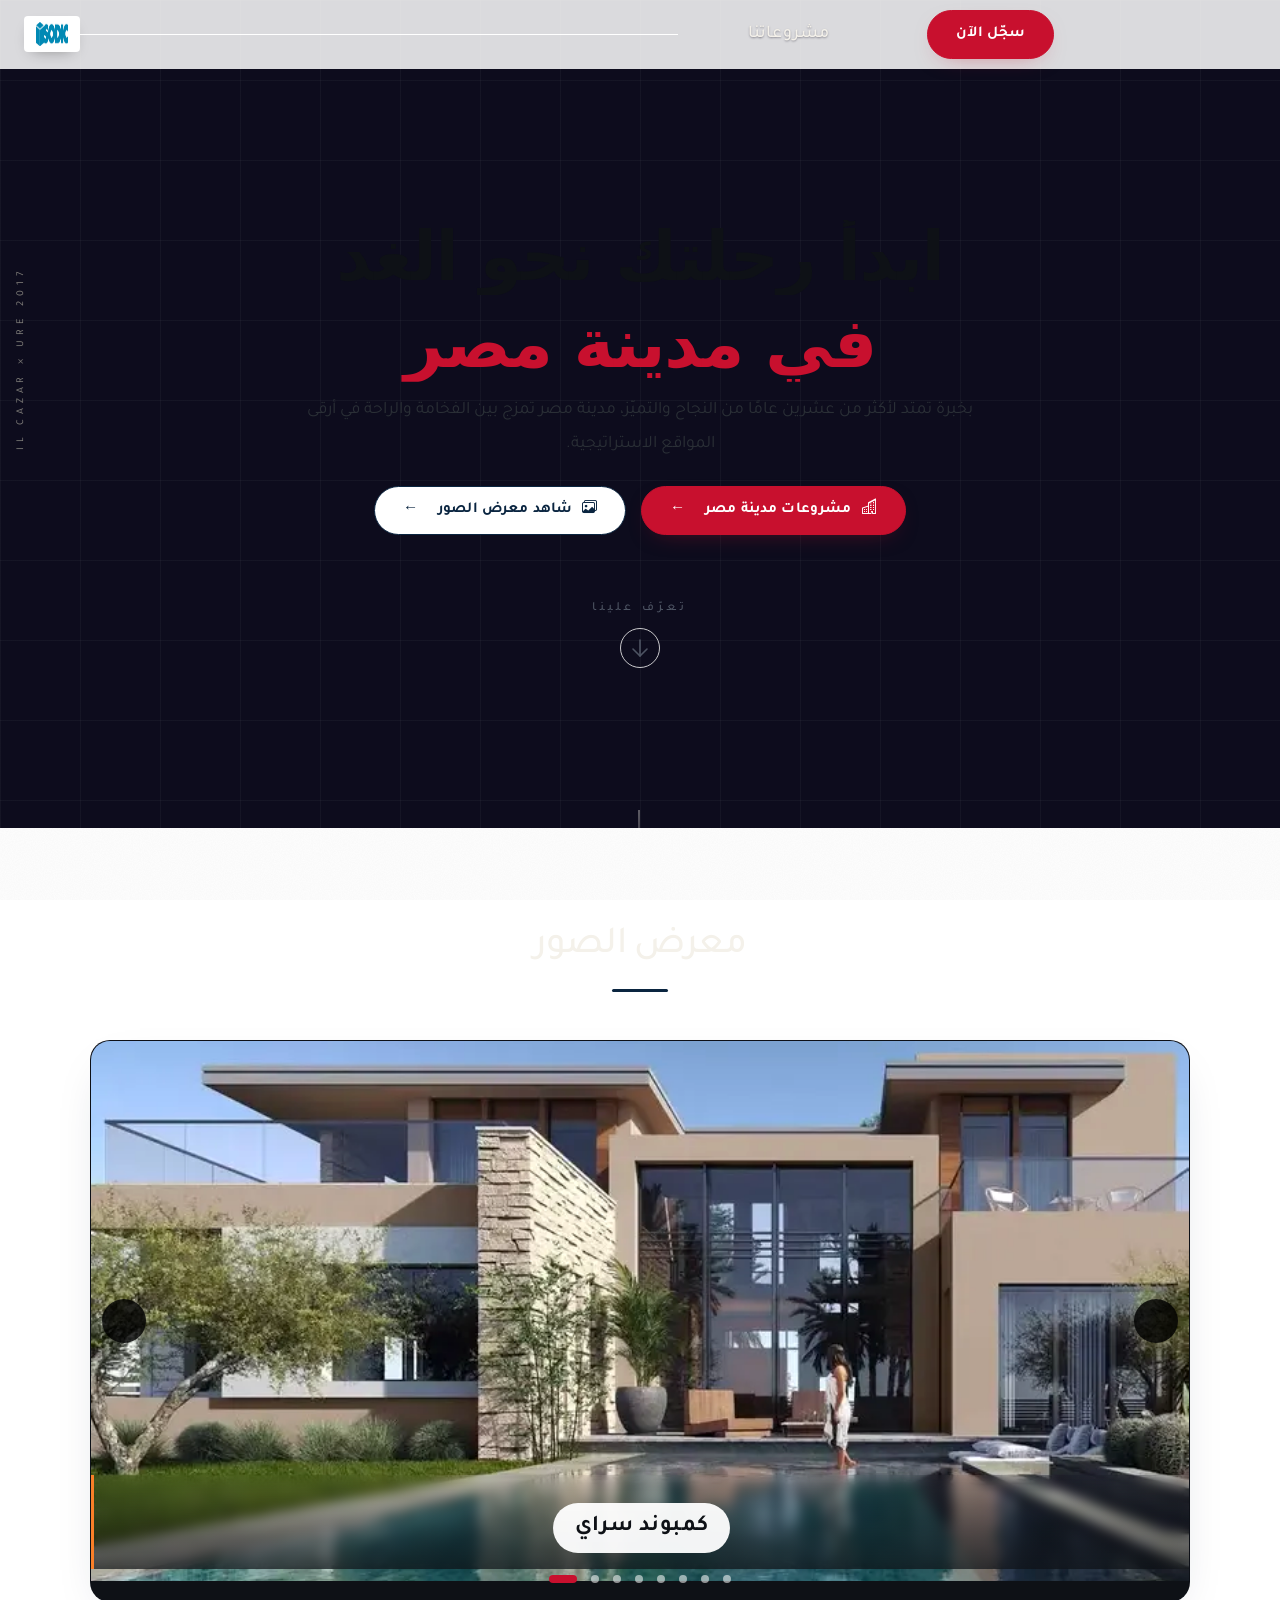
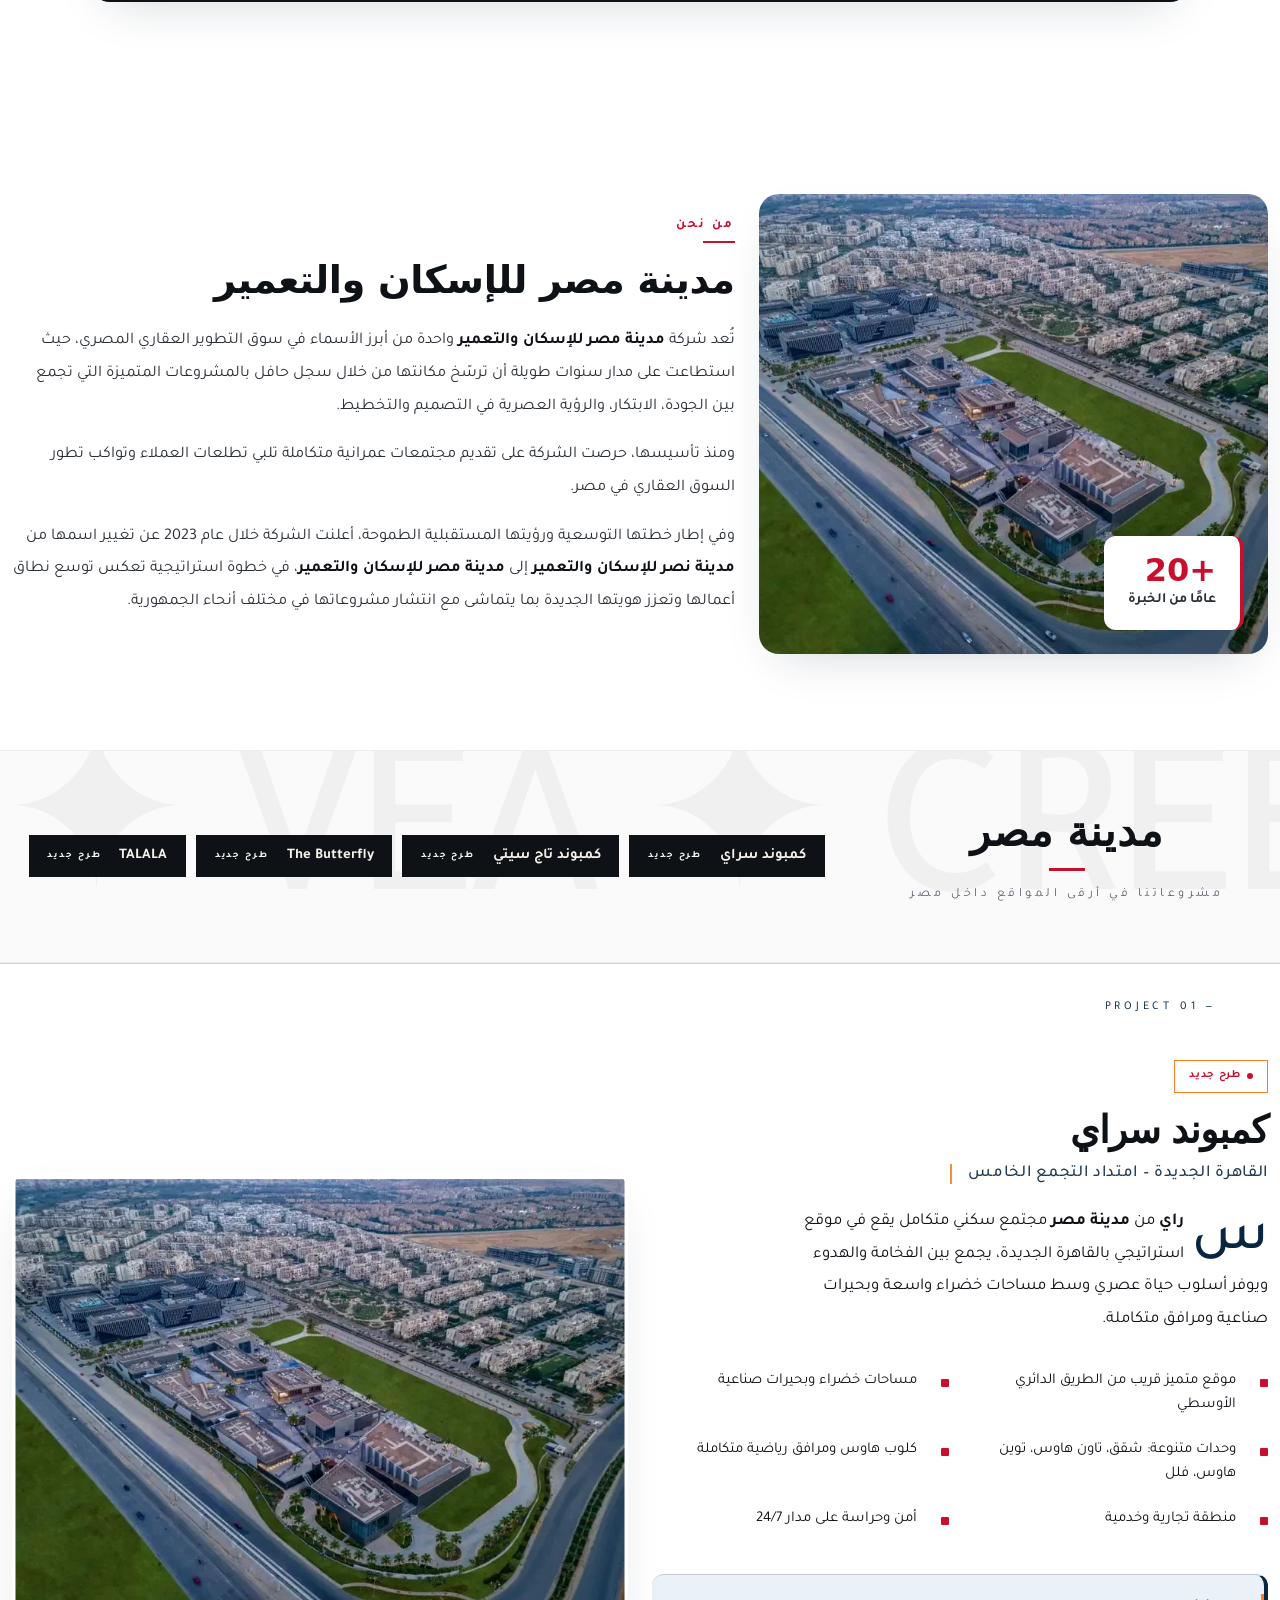
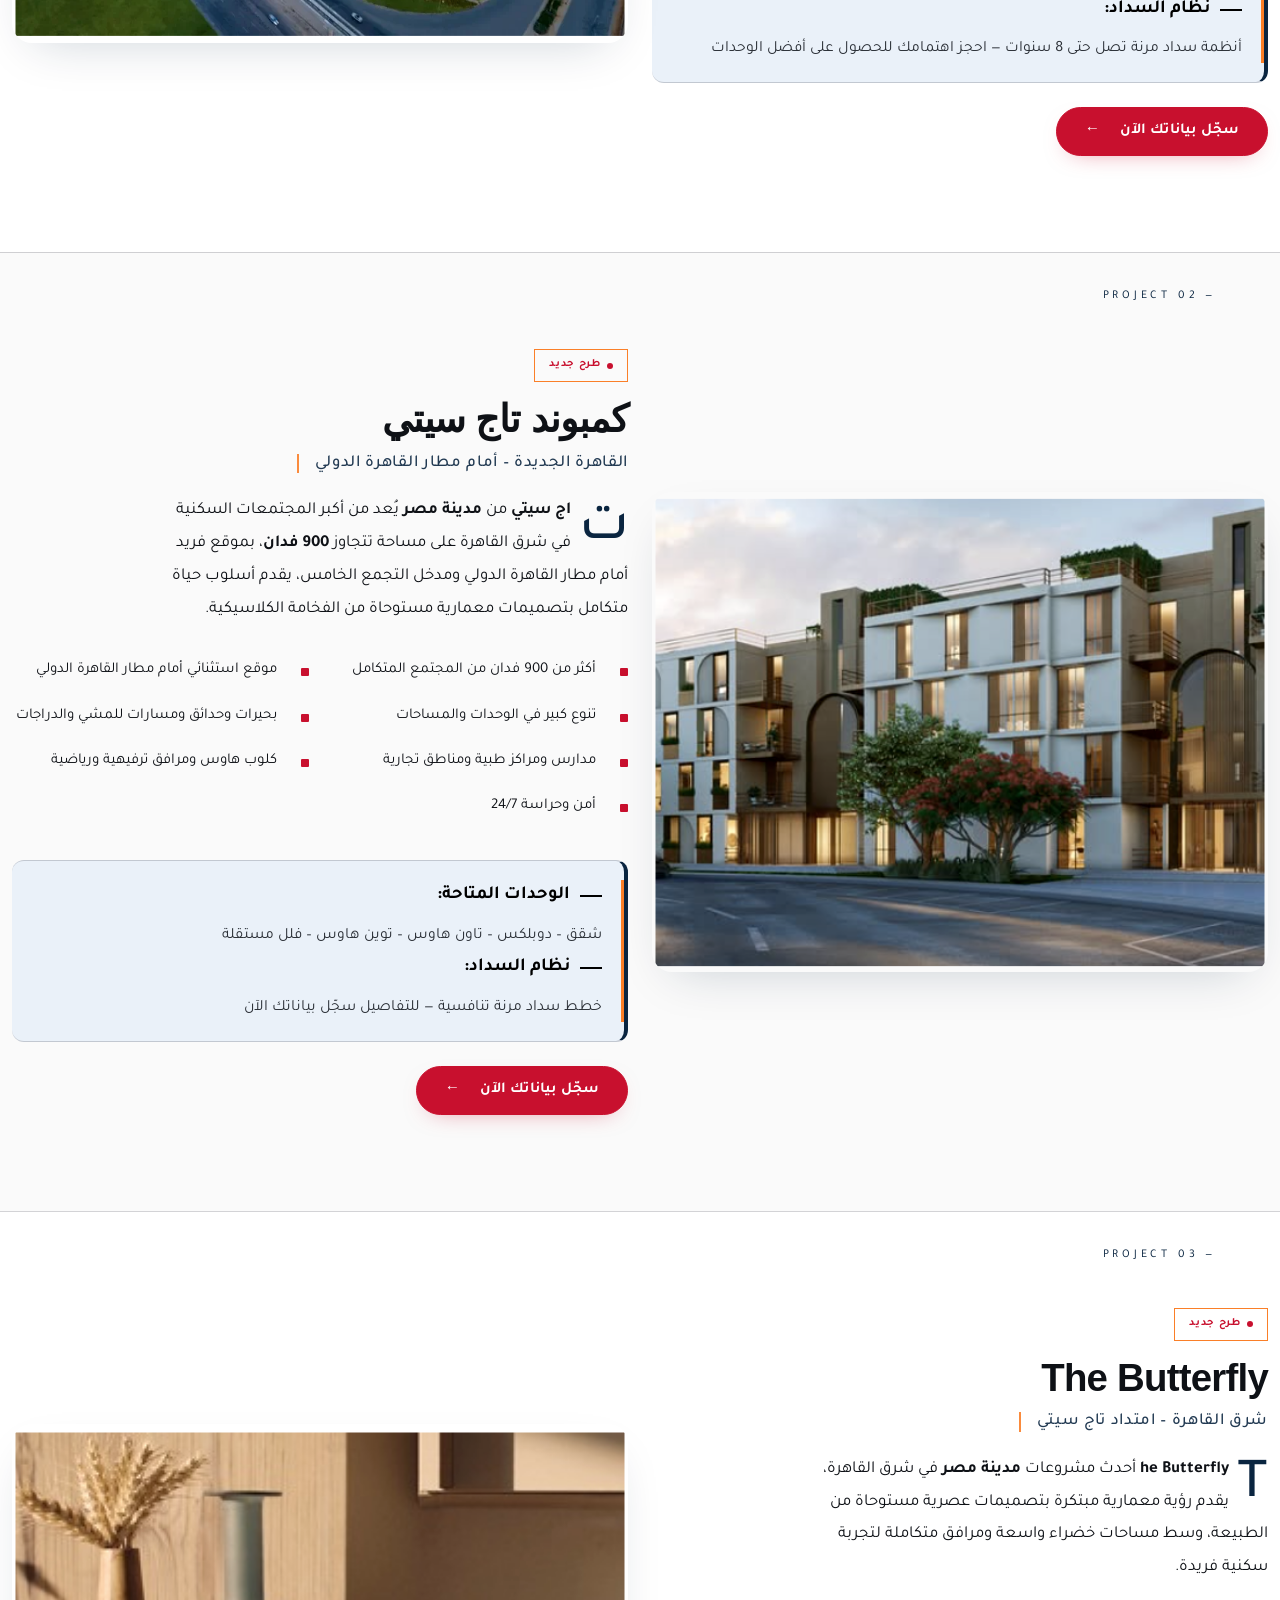
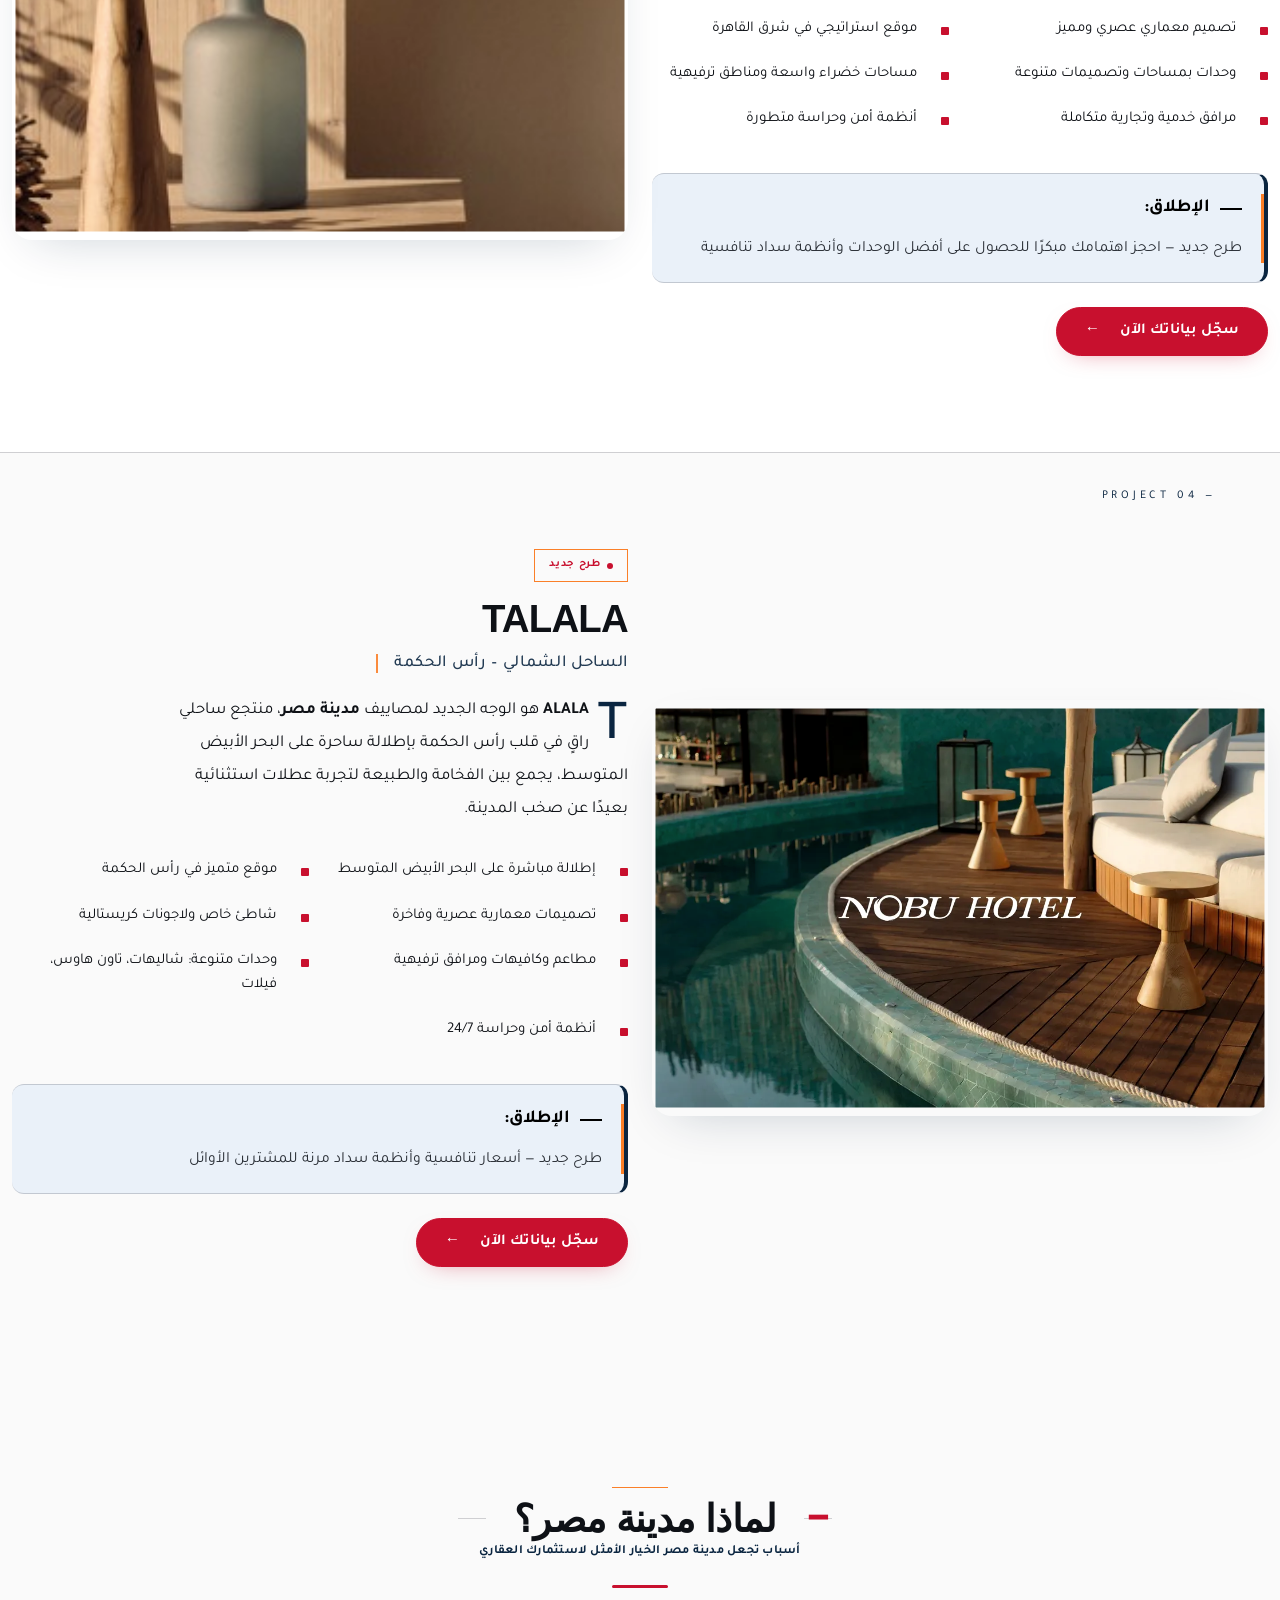
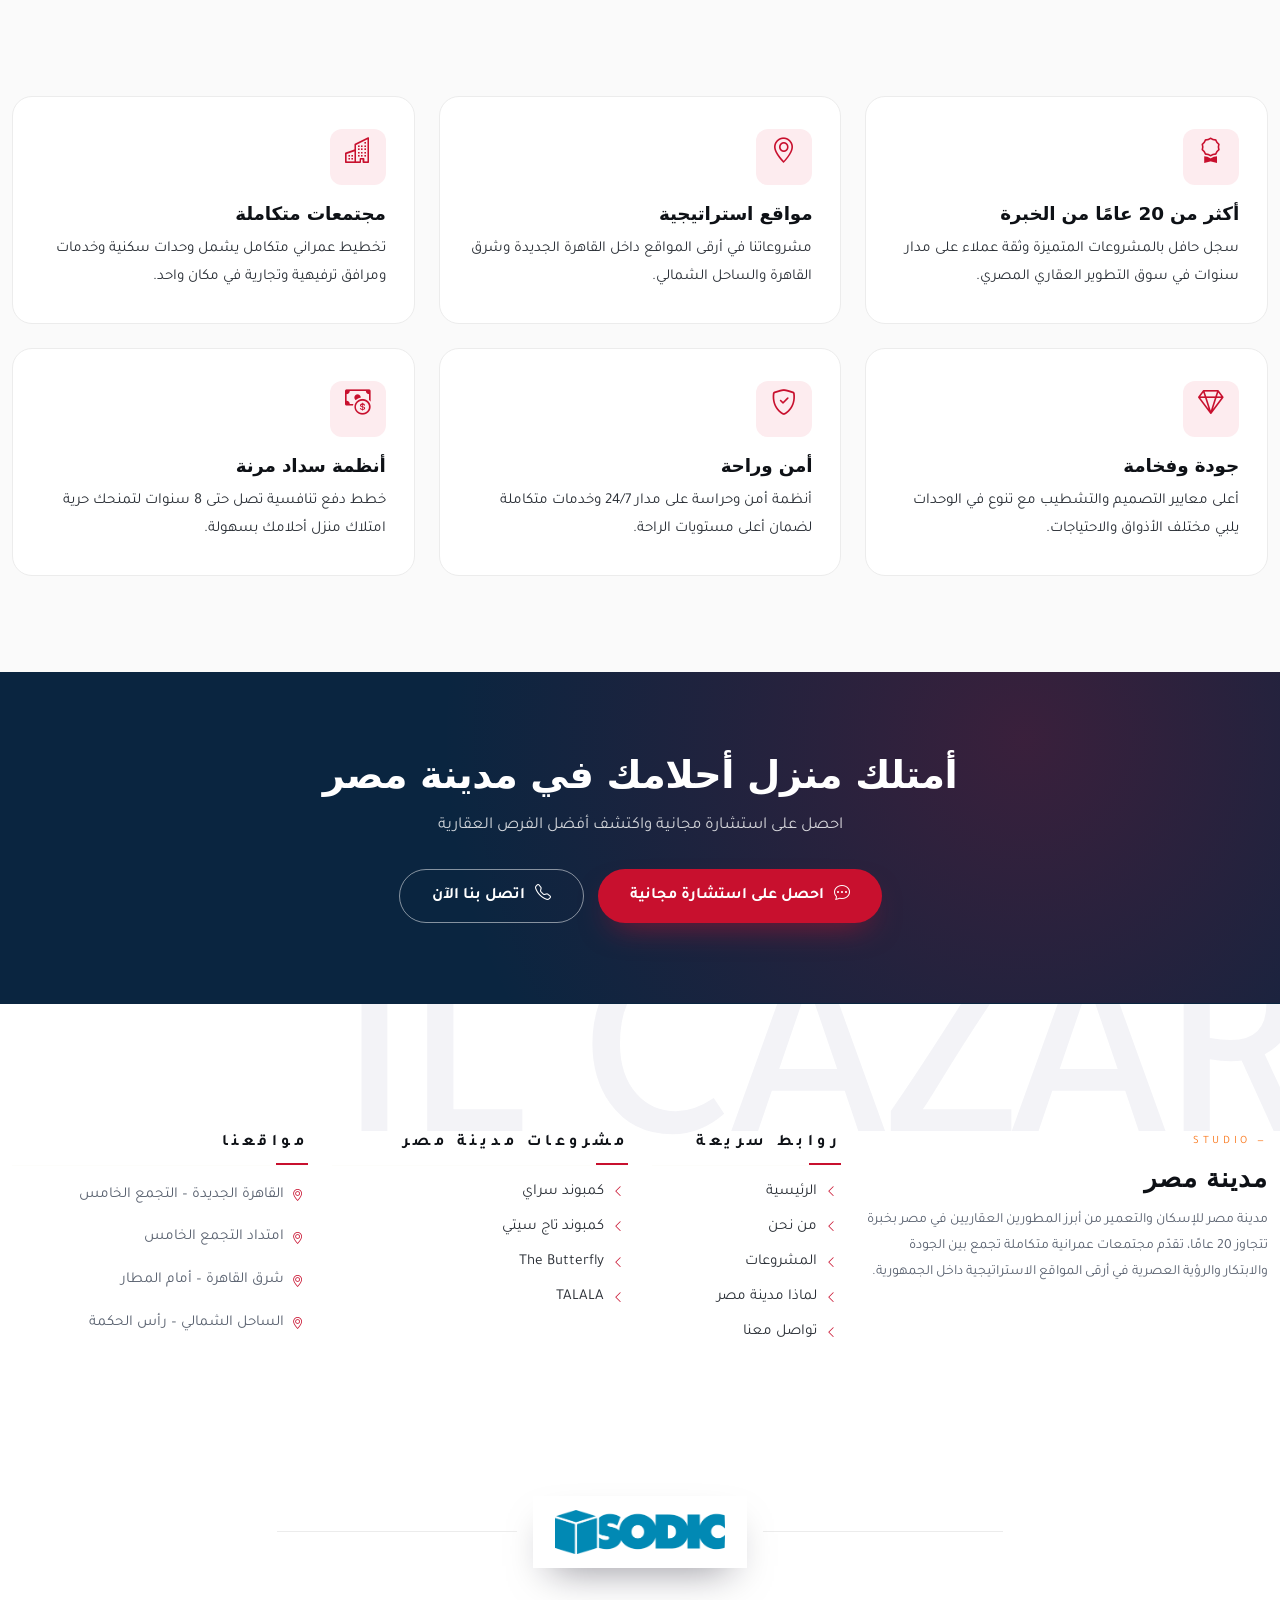
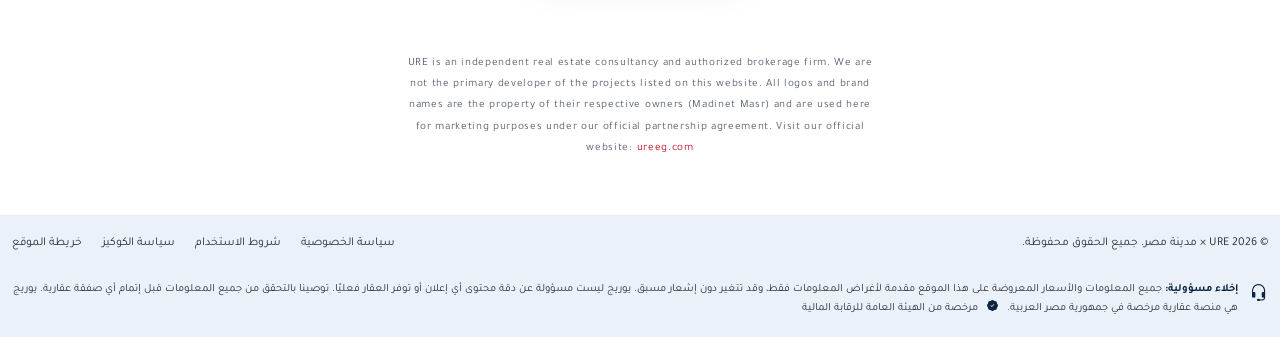
==== commit a91f3c2f: "init" ====
--- a/index.html
+++ b/index.html
@@ -6,14 +6,14 @@
   <meta name="viewport" content="width=device-width, initial-scale=1.0">
 
   <title>
-    SODIC | سوديك للتطوير العقاري في مصر
+    مدينة مصر للإسكان والتعمير | Madinet Masr
   </title>
 
   <meta name="description"
-    content="SODIC — أحد أكبر المطورين العقاريين في مصر بخبرة تتجاوز 20 عامًا، يقدم مشروعات سكنية وتجارية متميزة مثل SODIC East Vale و Ogami Ras El Hekma و SODIC East New Heliopolis في أرقى المواقع.">
+    content="مدينة مصر للإسكان والتعمير — خبرة تمتد لأكثر من 20 عامًا في تطوير مجتمعات عمرانية متكاملة. مشروعاتنا: سراي، تاج سيتي، The Butterfly، TALALA في أرقى المواقع داخل مصر.">
 
   <meta name="keywords"
-    content="SODIC, سوديك, SODIC East Vale, Ogami Ras El Hekma, SODIC East, New Heliopolis, مدينة المستقبل, عقارات مصر, القاهرة الجديدة, الساحل الشمالي, العاصمة الإدارية الجديدة">
+    content="مدينة مصر, Madinet Masr, مدينة نصر للإسكان والتعمير, سراي, تاج سيتي, The Butterfly, TALALA, عقارات مصر, القاهرة الجديدة, الساحل الشمالي, التجمع الخامس">
 
   <!-- Favicons -->
   <link href="assets/img/favicon.png" rel="icon">
@@ -88,13 +88,13 @@
       <!-- Bottom: brand text + disclaimer -->
       <div class="ure-drawer-foot">
         <div class="ure-drawer-brand">
-          <span><em>SODIC</em><small>Developer</small></span>
+          <span><em>MADINET MASR</em><small>Developer</small></span>
           <span class="ure-drawer-divider"></span>
           <span><em>URE</em><small>Brokerage</small></span>
         </div>
         <p class="ure-drawer-disclaimer">
           نحن URE شركة وساطة عقارية مرخّصة ومستقلة،
-          ومخوّلة بتسويق وحدات SODIC.
+          ومخوّلة بتسويق وحدات مدينة مصر.
           لسنا الموقع الرسمي أو الجهة المالكة للمطوّر.
         </p>
       </div>
@@ -111,31 +111,30 @@
       <div class="container">
 
         <div class="row justify-content-center text-center" data-aos="fade-up" data-aos-delay="100">
-          <div class="col-xl-6 col-lg-8">
-            <h2>امتلك وحدتك في إحدى مشاريع
-            </h2>
-            <h2> SODIC
-            </h2>
-
-
-            <p style="text-align: right;">
-              مع SODIC تستمتع بأسلوب حياة استثنائي وأعلى معايير التصميم والتشطيب وسط مجتمعات سكنية
-              متكاملة في أرقى المواقع داخل القاهرة الجديدة والساحل الشمالي والعاصمة الإدارية الجديدة، مع ضمان أفضل عائد استثماري لعملائنا.
+          <div class="col-xl-8 col-lg-10">
+            <h2>ابدأ رحلتك نحو الغد</h2>
+            <h2>في مدينة مصر</h2>
+
+            <p>
+              بخبرة تمتد لأكثر من عشرين عامًا من النجاح والتميّز،
+              مدينة مصر تمزج بين الفخامة والراحة في أرقى المواقع الاستراتيجية.
             </p>
             <br>
           </div>
 
-
           <br>
-          <div class="">
-
-            <a href="#register" class="btn-register-out-side " data-bs-toggle="modal" data-bs-target="#staticBackdrop">
-              <i class="bi bi-person-check"></i> سجّل الآن </a>
+          <div class="hero-cta-group" style="display:flex; gap:14px; justify-content:center; flex-wrap:wrap;">
+            <a href="#projects" class="btn-register-out-side">
+              <i class="bi bi-buildings"></i> مشروعات مدينة مصر
+            </a>
+            <a href="#gallery" class="btn-register-out-side btn-secondary-cta">
+              <i class="bi bi-images"></i> شاهد معرض الصور
+            </a>
           </div>
 
           <!-- Scroll-to-gallery indicator -->
-          <a href="#gallery" class="hero-scroll-cue" aria-label="عرض معرض المشروعات">
-            <span class="scroll-cue-label">شاهد معرض المشروعات</span>
+          <a href="#about" class="hero-scroll-cue" aria-label="تعرّف علينا">
+            <span class="scroll-cue-label">تعرّف علينا</span>
             <span class="scroll-cue-icon" aria-hidden="true">
               <svg viewBox="0 0 24 24" width="24" height="24" fill="none" stroke="currentColor" stroke-width="1.6" stroke-linecap="round" stroke-linejoin="round">
                 <path d="M12 4v16"/>
@@ -145,9 +144,7 @@
           </a>
         </div>
 
-
-      </div>
-
+      </div>
 
     </section><!-- /Hero Section -->
 
@@ -156,7 +153,7 @@
       <div class="container">
 
         <div class="ure-gallery-header" data-aos="fade-up">
-          <h2 class="ure-gallery-title">معرض المشروعات</h2>
+          <h2 class="ure-gallery-title">معرض الصور</h2>
           <div class="ure-gallery-line"></div>
         </div>
 
@@ -173,54 +170,48 @@
             <button type="button" data-bs-target="#galleryCarousel" data-bs-slide-to="5" aria-label="Slide 6"></button>
             <button type="button" data-bs-target="#galleryCarousel" data-bs-slide-to="6" aria-label="Slide 7"></button>
             <button type="button" data-bs-target="#galleryCarousel" data-bs-slide-to="7" aria-label="Slide 8"></button>
-            <button type="button" data-bs-target="#galleryCarousel" data-bs-slide-to="8" aria-label="Slide 9"></button>
           </div>
 
           <div class="carousel-inner">
 
             <div class="carousel-item active">
-              <img src="assets/img/east/1.webp" class="d-block w-100" alt="SODIC East Vale">
-              <div class="carousel-caption"><span>SODIC East Vale</span></div>
+              <img src="assets/img/east/1.webp" class="d-block w-100" alt="كمبوند سراي - مدينة مصر">
+              <div class="carousel-caption"><span>كمبوند سراي</span></div>
             </div>
 
             <div class="carousel-item">
-              <img src="assets/img/ogami/1.webp" class="d-block w-100" alt="Ogami Ras El Hekma">
-              <div class="carousel-caption"><span>Ogami Ras El Hekma</span></div>
+              <img src="assets/img/new/1.png" class="d-block w-100" alt="كمبوند تاج سيتي - مدينة مصر">
+              <div class="carousel-caption"><span>كمبوند تاج سيتي</span></div>
             </div>
 
             <div class="carousel-item">
-              <img src="assets/img/new/1.png" class="d-block w-100" alt="SODIC East New Heliopolis">
-              <div class="carousel-caption"><span>SODIC East</span></div>
+              <img src="assets/img/newlunch/1.jpg" class="d-block w-100" alt="The Butterfly - مدينة مصر">
+              <div class="carousel-caption"><span>The Butterfly</span></div>
             </div>
 
             <div class="carousel-item">
-              <img src="assets/img/newlunch/1.jpg" class="d-block w-100" alt="The Estates SODIC">
-              <div class="carousel-caption"><span>The Estates</span></div>
+              <img src="assets/img/ogami/1.webp" class="d-block w-100" alt="TALALA - مدينة مصر">
+              <div class="carousel-caption"><span>TALALA</span></div>
             </div>
 
             <div class="carousel-item">
-              <img src="assets/img/ogami/2.jpg" class="d-block w-100" alt="June Ras El Hekma">
-              <div class="carousel-caption"><span>June Ras El Hekma</span></div>
+              <img src="assets/img/east/2.webp" class="d-block w-100" alt="مشروعات مدينة مصر">
+              <div class="carousel-caption"><span>سراي - التجمع الخامس</span></div>
             </div>
 
             <div class="carousel-item">
-              <img src="assets/img/newlunch/2.jpg" class="d-block w-100" alt="Caesar Sidi Abdel Rahman">
-              <div class="carousel-caption"><span>Caesar</span></div>
+              <img src="assets/img/new/2.png" class="d-block w-100" alt="مدينة مصر للإسكان والتعمير">
+              <div class="carousel-caption"><span>تاج سيتي - القاهرة الجديدة</span></div>
             </div>
 
             <div class="carousel-item">
-              <img src="assets/img/newlunch/3.jpg" class="d-block w-100" alt="Eastown New Cairo">
-              <div class="carousel-caption"><span>Eastown</span></div>
+              <img src="assets/img/newlunch/2.jpg" class="d-block w-100" alt="The Butterfly - شرق القاهرة">
+              <div class="carousel-caption"><span>The Butterfly - شرق القاهرة</span></div>
             </div>
 
             <div class="carousel-item">
-              <img src="assets/img/newlunch/4.jpg" class="d-block w-100" alt="Westown Sheikh Zayed">
-              <div class="carousel-caption"><span>Westown</span></div>
-            </div>
-
-            <div class="carousel-item">
-              <img src="assets/img/newlunch/5.jpg" class="d-block w-100" alt="Allegria Sheikh Zayed">
-              <div class="carousel-caption"><span>Allegria</span></div>
+              <img src="assets/img/ogami/2.jpg" class="d-block w-100" alt="TALALA - الساحل الشمالي">
+              <div class="carousel-caption"><span>TALALA - رأس الحكمة</span></div>
             </div>
 
           </div>
@@ -239,36 +230,70 @@
     </section>
     <!-- /Gallery Section -->
 
-    <!-- SODIC Mini Locations -->
-    <section class="lavista-mini-locations" dir="rtl">
+    <!-- About Us Section -->
+    <section id="about" class="about-section" dir="rtl">
+      <div class="container">
+        <div class="row align-items-center gy-5">
+          <div class="col-lg-5" data-aos="fade-right">
+            <div class="about-image-wrap">
+              <img src="assets/img/east/2.webp" alt="مدينة مصر للإسكان والتعمير" loading="lazy">
+              <div class="about-stat">
+                <span class="about-stat-num">+20</span>
+                <span class="about-stat-label">عامًا من الخبرة</span>
+              </div>
+            </div>
+          </div>
+          <div class="col-lg-7" data-aos="fade-left">
+            <span class="section-eyebrow">من نحن</span>
+            <h2 class="section-h2">مدينة مصر للإسكان والتعمير</h2>
+            <p>
+              تُعد شركة <strong>مدينة مصر للإسكان والتعمير</strong> واحدة من أبرز الأسماء في سوق التطوير العقاري المصري،
+              حيث استطاعت على مدار سنوات طويلة أن ترسّخ مكانتها من خلال سجل حافل بالمشروعات المتميزة
+              التي تجمع بين الجودة، الابتكار، والرؤية العصرية في التصميم والتخطيط.
+            </p>
+            <p>
+              ومنذ تأسيسها، حرصت الشركة على تقديم مجتمعات عمرانية متكاملة تلبي تطلعات العملاء
+              وتواكب تطور السوق العقاري في مصر.
+            </p>
+            <p>
+              وفي إطار خطتها التوسعية ورؤيتها المستقبلية الطموحة، أعلنت الشركة خلال عام 2023
+              عن تغيير اسمها من <strong>مدينة نصر للإسكان والتعمير</strong> إلى
+              <strong>مدينة مصر للإسكان والتعمير</strong>،
+              في خطوة استراتيجية تعكس توسع نطاق أعمالها وتعزز هويتها الجديدة
+              بما يتماشى مع انتشار مشروعاتها في مختلف أنحاء الجمهورية.
+            </p>
+          </div>
+        </div>
+      </div>
+    </section>
+    <!-- /About Us Section -->
+
+    <!-- Madinet Masr Mini Locations -->
+    <section class="lavista-mini-locations" dir="rtl" id="projects">
       <div class="container">
         <div class="row align-items-center gy-3">
 
           <!-- Text -->
           <div class="col-lg-4 col-md-12">
-            <h4 style="text-align: center; font-size: 29px;">SODIC</h4>
-            <p style="text-align: center;">مشروعاتنا متاحة في أفضل المواقع داخل مصر</p>
+            <h4 style="text-align: center; font-size: 29px;">مدينة مصر</h4>
+            <p style="text-align: center;">مشروعاتنا في أرقى المواقع داخل مصر</p>
           </div>
 
           <!-- Locations -->
           <div class="col-lg-8 col-md-12">
             <div class="locations-list">
-
-              <a href="#vea" class="location-new">
-                SODIC East Vale <small>طرح جديد</small>
+              <a href="#sarai" class="location-new">
+                كمبوند سراي <small>طرح جديد</small>
               </a>
-              <a href="#creektown" class="location-new">
-                Ogami Ras El Hekma <small>طرح جديد</small>
+              <a href="#tajcity" class="location-new">
+                كمبوند تاج سيتي <small>طرح جديد</small>
               </a>
-              <a href="#mv-new-cairo" class="location-new">
-                SODIC East <small>طرح جديد</small>
+              <a href="#butterfly" class="location-new">
+                The Butterfly <small>طرح جديد</small>
               </a>
-              <a href="#ednc" class="location-new">
-                EDNC – Eastown District <small>طرح جديد</small>
+              <a href="#talala" class="location-new">
+                TALALA <small>طرح جديد</small>
               </a>
-
-              <a href="#glen">The Estates - Sheikh Zayed</a>
-              <a href="#safia">June Ras El Hekma</a>
             </div>
           </div>
 
@@ -278,8 +303,8 @@
 
 
 
-    <!-- SODIC East Vale Highlight Section -->
-    <section id="vea" class="new-launch-section" dir="rtl">
+    <!-- Sarai Highlight Section -->
+    <section id="sarai" class="new-launch-section" dir="rtl">
       <div class="container">
 
         <div class="row align-items-center">
@@ -288,32 +313,31 @@
           <div class="col-lg-6 margin-mob-5" data-aos="fade-right">
             <span class="launch-tag">طرح جديد</span>
 
-            <h2>SODIC East Vale</h2>
-            <h4>شرق القاهرة – مدينة المستقبل</h4>
+            <h2>كمبوند سراي</h2>
+            <h4>القاهرة الجديدة – امتداد التجمع الخامس</h4>
 
             <p class="launch-desc">
-              مرحبًا بكم في <strong>SODIC East Vale</strong>، مجتمع سكني متكامل
-              على مساحة تتجاوز <strong>500 فدان</strong> في قلب شرق القاهرة، يربط
-              <strong>القاهرة الجديدة</strong> بالعاصمة الإدارية الجديدة ويجمع بين
-              التصميم العصري والمساحات الخضراء وأسلوب حياة استثنائي.
+              <strong>سراي</strong> من <strong>مدينة مصر</strong> مجتمع سكني متكامل
+              يقع في موقع استراتيجي بالقاهرة الجديدة، يجمع بين الفخامة والهدوء
+              ويوفر أسلوب حياة عصري وسط مساحات خضراء واسعة وبحيرات صناعية ومرافق متكاملة.
             </p>
 
             <ul class="launch-features">
-              <li>مجتمع متكامل على أكثر من 500 فدان</li>
-              <li>تنوع في الوحدات: شقق (1-3 غرف)، تاون هاوس، توين هاوس، فلل</li>
-              <li>موقع استراتيجي بين القاهرة الجديدة والعاصمة الإدارية</li>
-              <li>مساحات خضراء واسعة ومنطقة تجارية</li>
-              <li>خدمات متكاملة وأسلوب حياة عصري</li>
+              <li>موقع متميز قريب من الطريق الدائري الأوسطي</li>
+              <li>مساحات خضراء وبحيرات صناعية</li>
+              <li>وحدات متنوعة: شقق، تاون هاوس، توين هاوس، فلل</li>
+              <li>كلوب هاوس ومرافق رياضية متكاملة</li>
+              <li>منطقة تجارية وخدمية</li>
               <li>أمن وحراسة على مدار 24/7</li>
             </ul>
 
             <div class="launch-units">
-              <p><strong>المرحلة الحالية:</strong></p>
-              <p>المشروع في مرحلته الأولى مع فتح باب تسجيل العملاء (EOI) — احجز اهتمامك مبكرًا للحصول على أفضل الوحدات وأنظمة سداد مرنة</p>
+              <p><strong>نظام السداد:</strong></p>
+              <p>أنظمة سداد مرنة تصل حتى 8 سنوات — احجز اهتمامك للحصول على أفضل الوحدات</p>
             </div>
 
             <a href="#" class="btn-register" data-bs-toggle="modal" data-bs-target="#staticBackdrop"
-              onclick="setProject('Sodic All In House')">
+              onclick="setProject('Sarai - Madinet Masr')">
               سجّل بياناتك الآن
             </a>
           </div>
@@ -321,7 +345,7 @@
           <!-- Image -->
           <div class="col-lg-6" data-aos="fade-left">
             <div class="launch-image">
-              <img src="assets/img/east/2.webp" alt="SODIC East Vale" loading="lazy">
+              <img src="assets/img/east/2.webp" alt="كمبوند سراي - مدينة مصر" loading="lazy">
             </div>
           </div>
 
@@ -329,8 +353,8 @@
       </div>
     </section>
 
-    <!-- Ogami Ras El Hekma Highlight Section -->
-    <section id="creektown" class="new-launch-section" dir="rtl">
+    <!-- Taj City Highlight Section -->
+    <section id="tajcity" class="new-launch-section" dir="rtl">
       <div class="container">
 
         <div class="row align-items-center">
@@ -339,34 +363,35 @@
           <div class="col-lg-6 margin-mob-5" data-aos="fade-right">
             <span class="launch-tag">طرح جديد</span>
 
-            <h2>Ogami Ras El Hekma</h2>
-            <h4>الساحل الشمالي – رأس الحكمة</h4>
+            <h2>كمبوند تاج سيتي</h2>
+            <h4>القاهرة الجديدة – أمام مطار القاهرة الدولي</h4>
 
             <p class="launch-desc">
-              يقدم <strong>SODIC</strong> مشروع <strong>Ogami</strong>،
-              مجتمع ساحلي فاخر مستوحى من التصميم الياباني بإطلالة مباشرة على
-              البحر الأبيض المتوسط في قلب رأس الحكمة، يجمع بين الطبيعة والهدوء
-              والتصميمات الراقية لتجربة مصيف لا مثيل لها.
+              <strong>تاج سيتي</strong> من <strong>مدينة مصر</strong> يُعد من أكبر
+              المجتمعات السكنية في شرق القاهرة على مساحة تتجاوز <strong>900 فدان</strong>،
+              بموقع فريد أمام مطار القاهرة الدولي ومدخل التجمع الخامس،
+              يقدم أسلوب حياة متكامل بتصميمات معمارية مستوحاة من الفخامة الكلاسيكية.
             </p>
 
             <ul class="launch-features">
-              <li>إطلالة مباشرة على البحر الأبيض المتوسط</li>
-              <li>تصميم معماري ياباني عصري</li>
-              <li>إطلالات طبيعية ساحرة</li>
-              <li>مجتمعات مغلقة وخصوصية تامة</li>
-              <li>أنظمة أمن وحراسة متطورة</li>
-              <li>مساحات خضراء ومرافق ترفيهية متكاملة</li>
+              <li>أكثر من 900 فدان من المجتمع المتكامل</li>
+              <li>موقع استثنائي أمام مطار القاهرة الدولي</li>
+              <li>تنوع كبير في الوحدات والمساحات</li>
+              <li>بحيرات وحدائق ومسارات للمشي والدراجات</li>
+              <li>مدارس ومراكز طبية ومناطق تجارية</li>
+              <li>كلوب هاوس ومرافق ترفيهية ورياضية</li>
+              <li>أمن وحراسة 24/7</li>
             </ul>
 
             <div class="launch-units">
-              <p><strong>الأسعار ونظام السداد:</strong></p>
-              <p>
-                الأسعار تبدأ من <strong>30,500,000 جنيه مصري</strong> — أنظمة سداد مرنة تصل حتى 8 سنوات
-              </p>
+              <p><strong>الوحدات المتاحة:</strong></p>
+              <p>شقق – دوبلكس – تاون هاوس – توين هاوس – فلل مستقلة</p>
+              <p><strong>نظام السداد:</strong></p>
+              <p>خطط سداد مرنة تنافسية — للتفاصيل سجّل بياناتك الآن</p>
             </div>
 
             <a href="#" class="btn-register" data-bs-toggle="modal" data-bs-target="#staticBackdrop"
-              onclick="setProject('Sodic All In House')">
+              onclick="setProject('Taj City - Madinet Masr')">
               سجّل بياناتك الآن
             </a>
           </div>
@@ -374,7 +399,7 @@
           <!-- Image -->
           <div class="col-lg-6" data-aos="fade-left">
             <div class="launch-image">
-              <img src="assets/img/ogami/3.jpg" alt="Ogami Ras El Hekma" loading="lazy">
+              <img src="assets/img/new/2.png" alt="كمبوند تاج سيتي - مدينة مصر" loading="lazy">
             </div>
           </div>
 
@@ -383,8 +408,8 @@
     </section>
 
 
-    <!-- SODIC East New Heliopolis Highlight Section -->
-    <section id="mv-new-cairo" class="new-launch-section" dir="rtl">
+    <!-- The Butterfly Highlight Section -->
+    <section id="butterfly" class="new-launch-section" dir="rtl">
       <div class="container">
 
         <div class="row align-items-center">
@@ -393,39 +418,31 @@
           <div class="col-lg-6 margin-mob-5" data-aos="fade-right">
             <span class="launch-tag">طرح جديد</span>
 
-            <h2>SODIC East</h2>
-            <h4>هليوبوليس الجديدة – شرق القاهرة</h4>
+            <h2>The Butterfly</h2>
+            <h4>شرق القاهرة – امتداد تاج سيتي</h4>
 
             <p class="launch-desc">
-              عيش في واحد من أرقى مواقع شرق القاهرة داخل
-              <strong>هليوبوليس الجديدة</strong> مع مشروع
-              <strong>SODIC East</strong>، حيث الهدوء والخصوصية وسهولة الوصول لأهم
-              مرافق العاصمة. مجتمع سكني متكامل بتصميم عصري يركّز على أسلوب حياة متكامل
-              قريب من خدمات العاصمة الإدارية الجديدة.
+              <strong>The Butterfly</strong> أحدث مشروعات <strong>مدينة مصر</strong>
+              في شرق القاهرة، يقدم رؤية معمارية مبتكرة بتصميمات عصرية مستوحاة من الطبيعة،
+              وسط مساحات خضراء واسعة ومرافق متكاملة لتجربة سكنية فريدة.
             </p>
 
             <ul class="launch-features">
-              <li>موقع استراتيجي داخل هليوبوليس الجديدة</li>
-              <li>قريب من العاصمة الإدارية الجديدة ومرافقها</li>
-              <li>وحدات متنوعة: شقق، تاون هاوس، توين هاوس، فلل مستقلة</li>
-              <li>مساحات خضراء واسعة ومراكز تجارية</li>
-              <li>مرافق رياضية وترفيهية متكاملة</li>
-              <li>أنظمة أمن متطورة على مدار اليوم</li>
-              <li>تصميم عصري لأسلوب حياة عائلي راقٍ</li>
+              <li>تصميم معماري عصري ومميز</li>
+              <li>موقع استراتيجي في شرق القاهرة</li>
+              <li>وحدات بمساحات وتصميمات متنوعة</li>
+              <li>مساحات خضراء واسعة ومناطق ترفيهية</li>
+              <li>مرافق خدمية وتجارية متكاملة</li>
+              <li>أنظمة أمن وحراسة متطورة</li>
             </ul>
 
             <div class="launch-units">
-              <p><strong>الوحدات المتاحة:</strong></p>
-              <p>
-                شقق وتاون هاوس وتوين هاوس وفلل مستقلة بمساحات وتصميمات متنوعة
-                لتناسب مختلف الاحتياجات العائلية
-              </p>
-              <p><strong>نظام السداد:</strong></p>
-              <p>أنظمة سداد مرنة وخطط دفع تنافسية — للاستفسار سجّل بياناتك الآن</p>
+              <p><strong>الإطلاق:</strong></p>
+              <p>طرح جديد — احجز اهتمامك مبكرًا للحصول على أفضل الوحدات وأنظمة سداد تنافسية</p>
             </div>
 
             <a href="#" class="btn-register" data-bs-toggle="modal" data-bs-target="#staticBackdrop"
-              onclick="setProject('Sodic All In House')">
+              onclick="setProject('The Butterfly - Madinet Masr')">
               سجّل بياناتك الآن
             </a>
           </div>
@@ -433,7 +450,7 @@
           <!-- Image -->
           <div class="col-lg-6" data-aos="fade-left">
             <div class="launch-image">
-              <img src="assets/img/new/2.png" alt="SODIC East New Heliopolis" loading="lazy">
+              <img src="assets/img/newlunch/1.jpg" alt="The Butterfly - مدينة مصر" loading="lazy">
             </div>
           </div>
 
@@ -442,8 +459,8 @@
     </section>
 
 
-    <!-- EDNC – Eastown District New Cairo Highlight Section -->
-    <section id="ednc" class="new-launch-section" dir="rtl">
+    <!-- TALALA Highlight Section -->
+    <section id="talala" class="new-launch-section" dir="rtl">
       <div class="container">
 
         <div class="row align-items-center">
@@ -452,27 +469,32 @@
           <div class="col-lg-6 margin-mob-5" data-aos="fade-right">
             <span class="launch-tag">طرح جديد</span>
 
-            <h2>EDNC – Eastown District New Cairo</h2>
-            <h4>القاهرة الجديدة – التجمع الخامس</h4>
+            <h2>TALALA</h2>
+            <h4>الساحل الشمالي – رأس الحكمة</h4>
 
             <p class="launch-desc">
-              <strong>عن مشروع EDNC</strong><br>
-              يُعد مشروع <strong>EDNC</strong> واحدًا من أبرز المشروعات التجارية والإدارية
-              في القاهرة الجديدة، حيث يوفر بيئة عمل متطورة تناسب الشركات ورواد الأعمال.
+              <strong>TALALA</strong> هو الوجه الجديد لمصاييف <strong>مدينة مصر</strong>،
+              منتجع ساحلي راقٍ في قلب رأس الحكمة بإطلالة ساحرة على البحر الأبيض المتوسط،
+              يجمع بين الفخامة والطبيعة لتجربة عطلات استثنائية بعيدًا عن صخب المدينة.
             </p>
 
-            <p class="launch-desc"><strong>مميزات EDNC</strong></p>
             <ul class="launch-features">
-              <li>موقع استراتيجي في التجمع الخامس</li>
-              <li>وحدات إدارية وتجارية متنوعة</li>
-              <li>تصميمات حديثة ومساحات مرنة</li>
-              <li>بيئة عمل احترافية</li>
-              <li>خدمات متكاملة (أمن – صيانة – إدارة)</li>
-              <li>فرصة استثمارية قوية بعائد مرتفع</li>
+              <li>إطلالة مباشرة على البحر الأبيض المتوسط</li>
+              <li>موقع متميز في رأس الحكمة</li>
+              <li>تصميمات معمارية عصرية وفاخرة</li>
+              <li>شاطئ خاص ولاجونات كريستالية</li>
+              <li>مطاعم وكافيهات ومرافق ترفيهية</li>
+              <li>وحدات متنوعة: شاليهات، تاون هاوس، فيلات</li>
+              <li>أنظمة أمن وحراسة 24/7</li>
             </ul>
 
+            <div class="launch-units">
+              <p><strong>الإطلاق:</strong></p>
+              <p>طرح جديد — أسعار تنافسية وأنظمة سداد مرنة للمشترين الأوائل</p>
+            </div>
+
             <a href="#" class="btn-register" data-bs-toggle="modal" data-bs-target="#staticBackdrop"
-              onclick="setProject('Sodic All In House')">
+              onclick="setProject('TALALA - Madinet Masr')">
               سجّل بياناتك الآن
             </a>
           </div>
@@ -480,7 +502,7 @@
           <!-- Image -->
           <div class="col-lg-6" data-aos="fade-left">
             <div class="launch-image">
-              <img src="assets/img/newlunch/11.jpg" alt="EDNC – Eastown District New Cairo" loading="lazy">
+              <img src="assets/img/ogami/1.webp" alt="TALALA - مدينة مصر" loading="lazy">
             </div>
           </div>
 
@@ -489,22 +511,86 @@
     </section>
 
 
-    <!-- Cairo & Sheikh Zayed Projects Section -->
-    <section id="projects" class="projects section light-background" dir="rtl">
-      <div class="container" data-aos="fade-up">
-
-        <!-- Section Title -->
+    <!-- Why Madinet Masr Section -->
+    <section id="why" class="why-section" dir="rtl">
+      <div class="container">
+
+        <div class="section-title text-center mb-5" data-aos="fade-up">
+          <h2>لماذا مدينة مصر؟</h2>
+          <p>أسباب تجعل مدينة مصر الخيار الأمثل لاستثمارك العقاري</p>
+        </div>
+
+        <div class="why-grid">
+          <div class="why-card" data-aos="fade-up" data-aos-delay="0">
+            <span class="why-icon"><i class="bi bi-award"></i></span>
+            <h3>أكثر من 20 عامًا من الخبرة</h3>
+            <p>سجل حافل بالمشروعات المتميزة وثقة عملاء على مدار سنوات في سوق التطوير العقاري المصري.</p>
+          </div>
+
+          <div class="why-card" data-aos="fade-up" data-aos-delay="80">
+            <span class="why-icon"><i class="bi bi-geo-alt"></i></span>
+            <h3>مواقع استراتيجية</h3>
+            <p>مشروعاتنا في أرقى المواقع داخل القاهرة الجديدة وشرق القاهرة والساحل الشمالي.</p>
+          </div>
+
+          <div class="why-card" data-aos="fade-up" data-aos-delay="160">
+            <span class="why-icon"><i class="bi bi-buildings"></i></span>
+            <h3>مجتمعات متكاملة</h3>
+            <p>تخطيط عمراني متكامل يشمل وحدات سكنية وخدمات ومرافق ترفيهية وتجارية في مكان واحد.</p>
+          </div>
+
+          <div class="why-card" data-aos="fade-up" data-aos-delay="0">
+            <span class="why-icon"><i class="bi bi-gem"></i></span>
+            <h3>جودة وفخامة</h3>
+            <p>أعلى معايير التصميم والتشطيب مع تنوع في الوحدات يلبي مختلف الأذواق والاحتياجات.</p>
+          </div>
+
+          <div class="why-card" data-aos="fade-up" data-aos-delay="80">
+            <span class="why-icon"><i class="bi bi-shield-check"></i></span>
+            <h3>أمن وراحة</h3>
+            <p>أنظمة أمن وحراسة على مدار 24/7 وخدمات متكاملة لضمان أعلى مستويات الراحة.</p>
+          </div>
+
+          <div class="why-card" data-aos="fade-up" data-aos-delay="160">
+            <span class="why-icon"><i class="bi bi-cash-coin"></i></span>
+            <h3>أنظمة سداد مرنة</h3>
+            <p>خطط دفع تنافسية تصل حتى 8 سنوات لتمنحك حرية امتلاك منزل أحلامك بسهولة.</p>
+          </div>
+        </div>
+
+      </div>
+    </section>
+
+
+    <!-- CTA Banner -->
+    <section id="contact-cta" class="cta-banner" dir="rtl">
+      <div class="container text-center" data-aos="fade-up">
+        <h2>أمتلك منزل أحلامك في مدينة مصر</h2>
+        <p>احصل على استشارة مجانية واكتشف أفضل الفرص العقارية</p>
+
+        <div class="cta-banner-actions">
+          <a href="#" class="btn-cta-primary" data-bs-toggle="modal" data-bs-target="#staticBackdrop"
+            onclick="setProject('Madinet Masr - Free Consultation')">
+            <i class="bi bi-chat-dots"></i> احصل على استشارة مجانية
+          </a>
+          <a href="tel:+201000000000" class="btn-cta-secondary">
+            <i class="bi bi-telephone"></i> اتصل بنا الآن
+          </a>
+        </div>
+      </div>
+    </section>
+
+
+    <!-- Hidden legacy block (kept to avoid breaking removed anchors) -->
+    <section id="projects-grid-removed" class="projects section light-background" dir="rtl" style="display:none;">
+      <div class="container">
+
         <div class="section-title text-center mb-5">
-          <h2>مشروعات SODIC</h2>
-          <br>
-          <br>
-
-          <p>القاهرة الجديدة وشرق القاهرة والشيخ زايد</p>
+          <h2>مشروعات</h2>
         </div>
 
         <div class="row gy-4 justify-content-center">
 
-          <!-- Project: The Estates -->
           <div class="col-lg-4 col-md-6" id="glen">
             <div class="project-card" style="--i:0" data-aos="fade-up" data-aos-delay="100">
               <img src="assets/img/newlunch/6.jpg" alt="The Estates Sheikh Zayed" loading="lazy">
@@ -636,9 +722,9 @@
     </section>
 
 
-    <!-- North Coast Projects Section -->
-    <section id="north-coast-projects" class="projects section light-background" dir="rtl">
-      <div class="container" data-aos="fade-up">
+    <!-- North Coast Projects Section (legacy, hidden) -->
+    <section id="north-coast-projects" class="projects section light-background" dir="rtl" style="display:none;">
+      <div class="container">
 
         <!-- Section Title -->
         <div class="section-title text-center mb-5">
@@ -751,13 +837,13 @@
           <!-- About -->
           <div class="col-lg-4 col-md-6 footer-about">
             <a href="index.html" class="logo d-flex align-items-center justify-content-center justify-content-md-start">
-              <span class="sitename">SODIC</span>
+              <span class="sitename">مدينة مصر</span>
             </a>
 
             <p class="mt-3">
-              SODIC هي أحد أكبر المطورين العقاريين في مصر بخبرة تتجاوز 20 عامًا،
-              تقدم مشروعات سكنية وتجارية متكاملة تجمع بين الابتكار والفخامة والاستدامة
-              في أرقى المواقع داخل القاهرة الجديدة وشرق القاهرة والشيخ زايد والساحل الشمالي.
+              مدينة مصر للإسكان والتعمير من أبرز المطورين العقاريين في مصر بخبرة تتجاوز
+              20 عامًا، تقدّم مجتمعات عمرانية متكاملة تجمع بين الجودة والابتكار والرؤية
+              العصرية في أرقى المواقع الاستراتيجية داخل الجمهورية.
             </p>
 
           </div>
@@ -767,22 +853,21 @@
             <h4>روابط سريعة</h4>
             <ul>
               <li><i class="bi bi-chevron-left"></i> <a href="#hero">الرئيسية</a></li>
+              <li><i class="bi bi-chevron-left"></i> <a href="#about">من نحن</a></li>
               <li><i class="bi bi-chevron-left"></i> <a href="#projects">المشروعات</a></li>
-              <li><i class="bi bi-chevron-left"></i> <a href="#register">سجّل الآن</a></li>
+              <li><i class="bi bi-chevron-left"></i> <a href="#why">لماذا مدينة مصر</a></li>
+              <li><i class="bi bi-chevron-left"></i> <a href="#contact-cta">تواصل معنا</a></li>
             </ul>
           </div>
 
           <!-- Projects -->
           <div class="col-lg-3 col-md-3 footer-links">
-            <h4>مشروعات SODIC</h4>
+            <h4>مشروعات مدينة مصر</h4>
             <ul>
-              <li><i class="bi bi-chevron-left"></i> <a href="#vea">SODIC East Vale</a></li>
-              <li><i class="bi bi-chevron-left"></i> <a href="#mv-new-cairo">SODIC East</a></li>
-              <li><i class="bi bi-chevron-left"></i> <a href="#creektown">Ogami Ras El Hekma</a></li>
-              <li><i class="bi bi-chevron-left"></i> <a href="#glen">The Estates</a></li>
-              <li><i class="bi bi-chevron-left"></i> <a href="#safia">June Ras El Hekma</a></li>
-              <li><i class="bi bi-chevron-left"></i> <a href="#crysta">Caesar</a></li>
-              <li><i class="bi bi-chevron-left"></i> <a href="#ednc">EDNC – Eastown District</a></li>
+              <li><i class="bi bi-chevron-left"></i> <a href="#sarai">كمبوند سراي</a></li>
+              <li><i class="bi bi-chevron-left"></i> <a href="#tajcity">كمبوند تاج سيتي</a></li>
+              <li><i class="bi bi-chevron-left"></i> <a href="#butterfly">The Butterfly</a></li>
+              <li><i class="bi bi-chevron-left"></i> <a href="#talala">TALALA</a></li>
             </ul>
           </div>
 
@@ -791,11 +876,9 @@
             <h4>مواقعنا</h4>
             <ul>
               <li><i class="bi bi-geo-alt"></i> القاهرة الجديدة – التجمع الخامس</li>
-              <li><i class="bi bi-geo-alt"></i> شرق القاهرة – مدينة المستقبل</li>
-              <li><i class="bi bi-geo-alt"></i> هليوبوليس الجديدة</li>
-              <li><i class="bi bi-geo-alt"></i> الشيخ زايد – غرب القاهرة</li>
+              <li><i class="bi bi-geo-alt"></i> امتداد التجمع الخامس</li>
+              <li><i class="bi bi-geo-alt"></i> شرق القاهرة – أمام المطار</li>
               <li><i class="bi bi-geo-alt"></i> الساحل الشمالي – رأس الحكمة</li>
-              <li><i class="bi bi-geo-alt"></i> الساحل الشمالي – سيدي عبدالرحمن</li>
             </ul>
           </div>
 
@@ -807,7 +890,7 @@
         <div class="footer-mark-row">
           <span class="footer-mark-rule"></span>
           <span class="footer-logo-tile">
-            <img src="assets/img/logo.webp" alt="SODIC × URE Logo" loading="lazy">
+            <img src="assets/img/logo.webp" alt="Madinet Masr × URE Logo" loading="lazy">
           </span>
           <span class="footer-mark-rule"></span>
         </div>
@@ -818,9 +901,9 @@
       <p style="font-size: 8px;">
         URE is an independent real estate consultancy and authorized brokerage firm.
         We are not the primary developer of the projects listed on this website.
-        All logos and brand names are the property of their respective owners (SODIC)
+        All logos and brand names are the property of their respective owners (Madinet Masr)
         and are used here for marketing purposes under our official partnership agreement.
-        Visit our official website: <a href="https://ureeg.com/ar/" style="color:#fa7f28;">ureeg.com</a>
+        Visit our official website: <a href="https://ureeg.com/ar/">ureeg.com</a>
       </p>
     </div>
 
@@ -830,8 +913,8 @@
 
         <!-- Top row: copyright + links -->
         <div style="display: flex; justify-content: space-between; align-items: center; flex-wrap: wrap; gap: 15px; padding-bottom: 14px;">
-          <div style="font-size: 12px; color: #fff; opacity: 0.85;">
-            &copy; 2026 URE. جميع الحقوق محفوظة.
+          <div style="font-size: 12px;">
+            &copy; 2026 URE × مدينة مصر. جميع الحقوق محفوظة.
           </div>
           <nav style="display: flex; gap: 20px; flex-wrap: wrap; font-size: 12px;">
             <a href="privacy-policy.html" style="color: #fff; opacity: 0.85; text-decoration: none;">سياسة الخصوصية</a>
@@ -881,7 +964,7 @@
               </div>
 
               <p style="text-align: center;">
-                اكتشف مشروعات SODIC في أفضل المواقع داخل مصر واحجز وحدتك الآن.
+                اكتشف مشروعات مدينة مصر في أفضل المواقع داخل مصر واحجز وحدتك الآن.
               </p>
 
 
@@ -922,7 +1005,7 @@
   <div id="preloader" class="d-none"></div>
 
   <script>
-    let currentProject = 'Sodic All In House';
+    let currentProject = 'Madinet Masr - All Projects';
     function setProject(projectName) {
       currentProject = projectName;
     }
--- a/assets/css/redesign.css
+++ b/assets/css/redesign.css
@@ -155,6 +155,19 @@
 }
 .btn-getstarted:active, .btn-register:active{ transform: translateY(0); }
 
+/* Secondary CTA (outlined blue) */
+.btn-register-out-side.btn-secondary-cta{
+  background: #fff !important;
+  color: var(--blue) !important;
+  border: 1px solid var(--blue) !important;
+  box-shadow: none !important;
+}
+.btn-register-out-side.btn-secondary-cta:hover{
+  background: var(--blue) !important;
+  color: #fff !important;
+  border-color: var(--blue) !important;
+}
+
 /* Mobile hamburger morph */
 .ure-mobile-toggle{ background: transparent; border: 0; }
 .ure-mobile-toggle span{
@@ -944,6 +957,199 @@
   [data-reveal]{ opacity: 1; transform: none; clip-path: none; }
 }
 
+/* ---------- 17a. ABOUT SECTION ---------- */
+.about-section{
+  background: var(--bg) !important;
+  padding: 96px 0 !important;
+}
+.about-section .section-eyebrow{
+  display: inline-block;
+  color: var(--red);
+  font-size: 0.82rem;
+  letter-spacing: 0.18em;
+  text-transform: uppercase;
+  font-weight: 700;
+  margin-bottom: 14px;
+  padding-bottom: 8px;
+  position: relative;
+}
+.about-section .section-eyebrow::after{
+  content:"";
+  position: absolute;
+  right: 0; bottom: 0;
+  width: 32px; height: 2px;
+  background: var(--red);
+}
+.about-section .section-h2{
+  font-size: clamp(1.7rem, 3vw, 2.4rem) !important;
+  font-weight: 800 !important;
+  margin-bottom: 22px;
+  color: var(--ink) !important;
+  line-height: 1.2;
+}
+.about-section p{
+  color: var(--ink-2);
+  font-size: 1.02rem;
+  line-height: 2;
+  margin-bottom: 16px;
+}
+.about-section p strong{ color: var(--ink); }
+
+.about-image-wrap{
+  position: relative;
+  border-radius: var(--r-lg);
+  overflow: hidden;
+  box-shadow: var(--shadow-card);
+}
+.about-image-wrap img{
+  width: 100%;
+  height: 100%;
+  min-height: 460px;
+  object-fit: cover;
+}
+.about-stat{
+  position: absolute;
+  bottom: 24px;
+  right: 24px;
+  background: #fff;
+  border-radius: var(--r-md);
+  padding: 18px 24px;
+  box-shadow: var(--shadow-soft);
+  display: flex;
+  flex-direction: column;
+  gap: 4px;
+  border-right: 4px solid var(--red);
+}
+.about-stat-num{
+  color: var(--red);
+  font-size: 2rem;
+  font-weight: 900;
+  line-height: 1;
+}
+.about-stat-label{
+  color: var(--ink-2);
+  font-size: 0.88rem;
+  font-weight: 600;
+}
+
+/* ---------- 17b. WHY SECTION ---------- */
+.why-section{
+  background: var(--bg-soft) !important;
+  padding: 96px 0 !important;
+}
+.why-grid{
+  display: grid;
+  grid-template-columns: repeat(3, 1fr);
+  gap: 24px;
+  margin-top: 48px;
+}
+@media (max-width: 991px){ .why-grid{ grid-template-columns: 1fr 1fr; } }
+@media (max-width: 600px){ .why-grid{ grid-template-columns: 1fr; } }
+
+.why-card{
+  background: #fff;
+  border: 1px solid var(--hairline);
+  border-radius: var(--r-lg);
+  padding: 32px 28px;
+  transition: transform var(--dur-2) var(--ease-out),
+              border-color var(--dur-2) var(--ease-out),
+              box-shadow var(--dur-2) var(--ease-out);
+}
+.why-card:hover{
+  border-color: var(--red);
+  transform: translateY(-4px);
+  box-shadow: var(--shadow-card);
+}
+.why-icon{
+  display: inline-flex;
+  width: 56px;
+  height: 56px;
+  align-items: center;
+  justify-content: center;
+  border-radius: var(--r-md);
+  background: var(--red-tint);
+  color: var(--red);
+  font-size: 1.6rem;
+  margin-bottom: 18px;
+}
+.why-card h3{
+  font-size: 1.15rem !important;
+  font-weight: 800 !important;
+  margin: 0 0 10px;
+  color: var(--ink) !important;
+}
+.why-card p{
+  color: var(--ink-2);
+  font-size: 0.95rem;
+  line-height: 1.85;
+  margin: 0;
+}
+
+/* ---------- 17c. CTA BANNER ---------- */
+.cta-banner{
+  background: var(--blue) !important;
+  color: #fff !important;
+  padding: 80px 0 !important;
+  position: relative;
+  overflow: hidden;
+}
+.cta-banner::before{
+  content:"";
+  position: absolute;
+  inset: 0;
+  background: radial-gradient(circle at 80% 20%, rgba(200,16,46,.25), transparent 55%);
+  pointer-events: none;
+}
+.cta-banner .container{ position: relative; z-index: 1; }
+.cta-banner h2{
+  color: #fff !important;
+  font-size: clamp(1.7rem, 3vw, 2.6rem) !important;
+  font-weight: 800 !important;
+  margin-bottom: 12px;
+}
+.cta-banner p{
+  color: rgba(255,255,255,.8);
+  font-size: 1.05rem;
+  margin-bottom: 28px;
+}
+.cta-banner-actions{
+  display: flex;
+  gap: 14px;
+  flex-wrap: wrap;
+  justify-content: center;
+}
+.cta-banner .btn-cta-primary{
+  background: var(--red);
+  color: #fff !important;
+  padding: 14px 32px;
+  border-radius: var(--r-pill);
+  font-weight: 700;
+  text-decoration: none !important;
+  display: inline-flex;
+  align-items: center;
+  gap: 10px;
+  transition: background var(--dur-1) var(--ease-out), transform var(--dur-1) var(--ease-out);
+  box-shadow: 0 14px 32px -14px rgba(200,16,46,.7);
+}
+.cta-banner .btn-cta-primary:hover{ background: var(--red-deep); transform: translateY(-1px); }
+.cta-banner .btn-cta-secondary{
+  background: transparent;
+  color: #fff !important;
+  padding: 14px 32px;
+  border-radius: var(--r-pill);
+  font-weight: 700;
+  text-decoration: none !important;
+  border: 1px solid rgba(255,255,255,.5);
+  display: inline-flex;
+  align-items: center;
+  gap: 10px;
+  transition: background var(--dur-1) var(--ease-out), border-color var(--dur-1) var(--ease-out);
+}
+.cta-banner .btn-cta-secondary:hover{
+  background: rgba(255,255,255,.1);
+  border-color: #fff;
+}
+
 /* ---------- 17. RTL POLISH ---------- */
 [dir="rtl"] .ure-navmenu a::after{ transform-origin: left; }
 [dir="rtl"] .section-title::after{ transform-origin: left; }
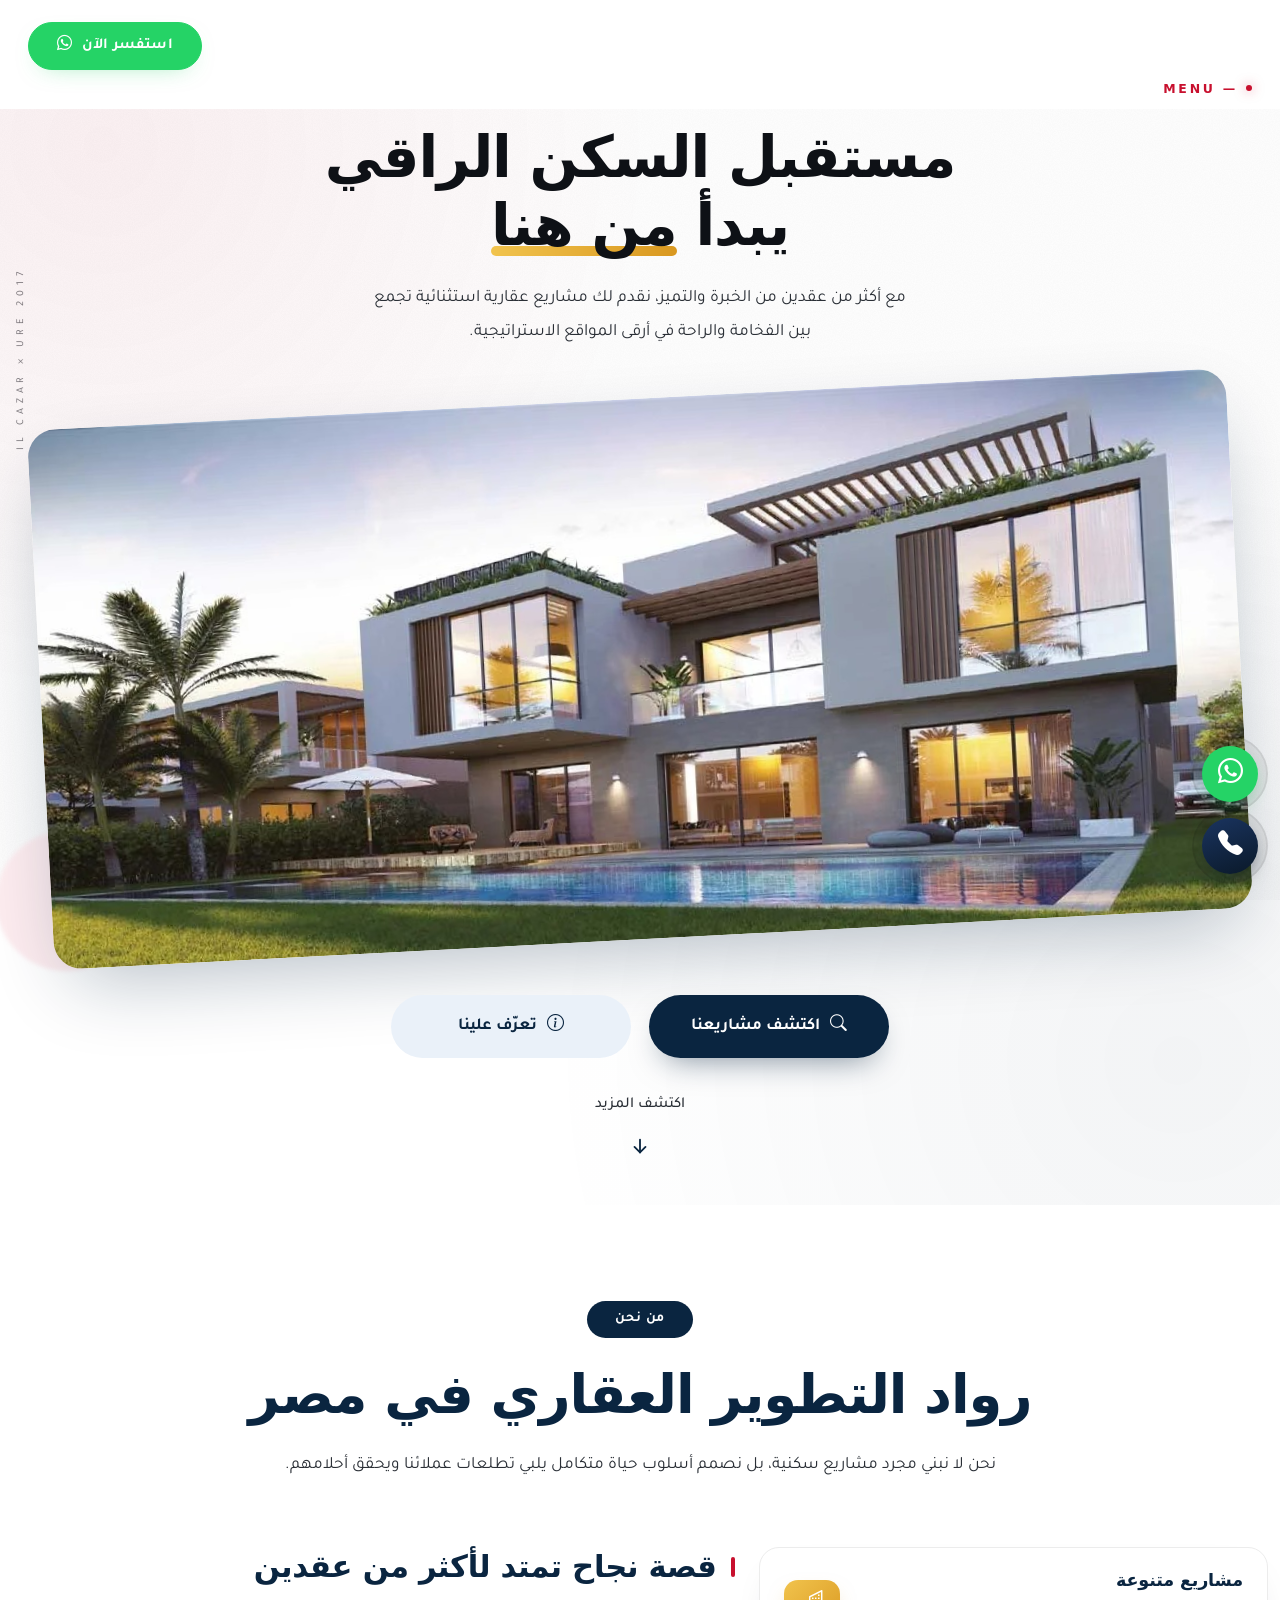
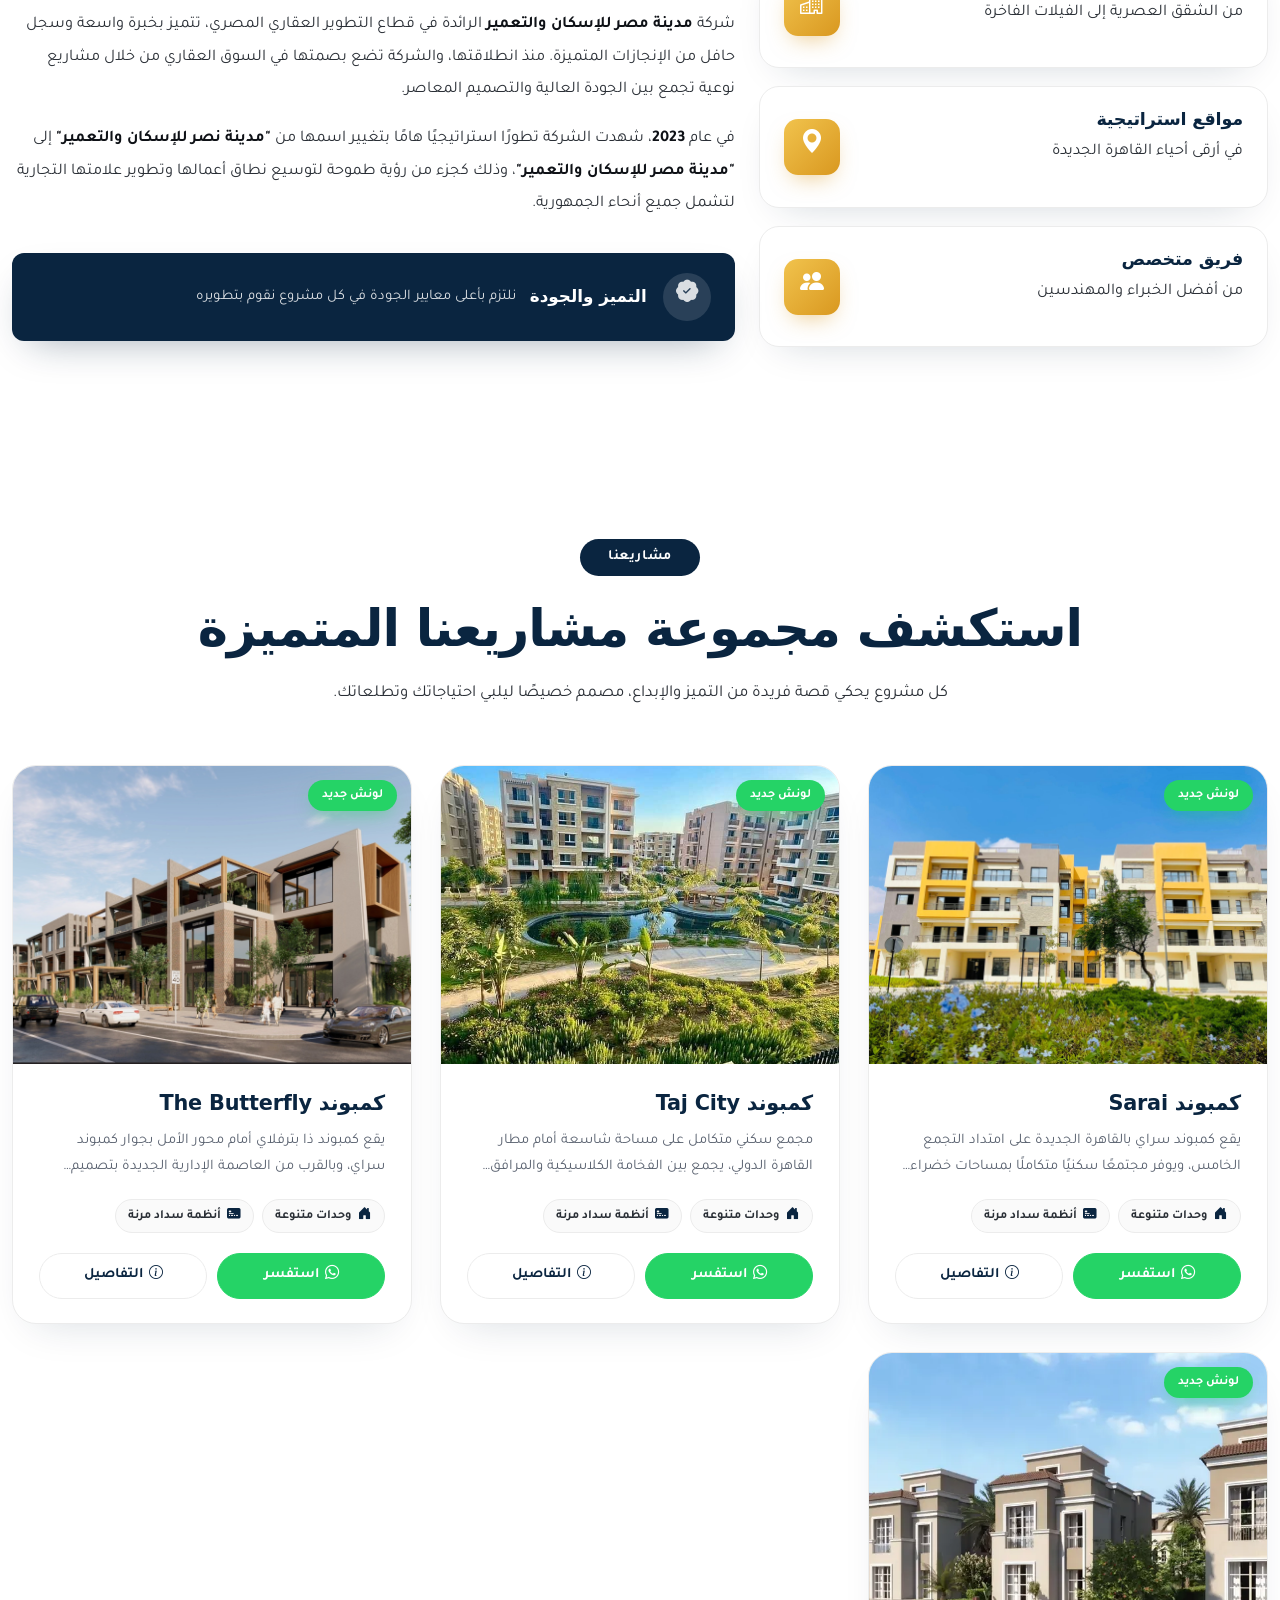
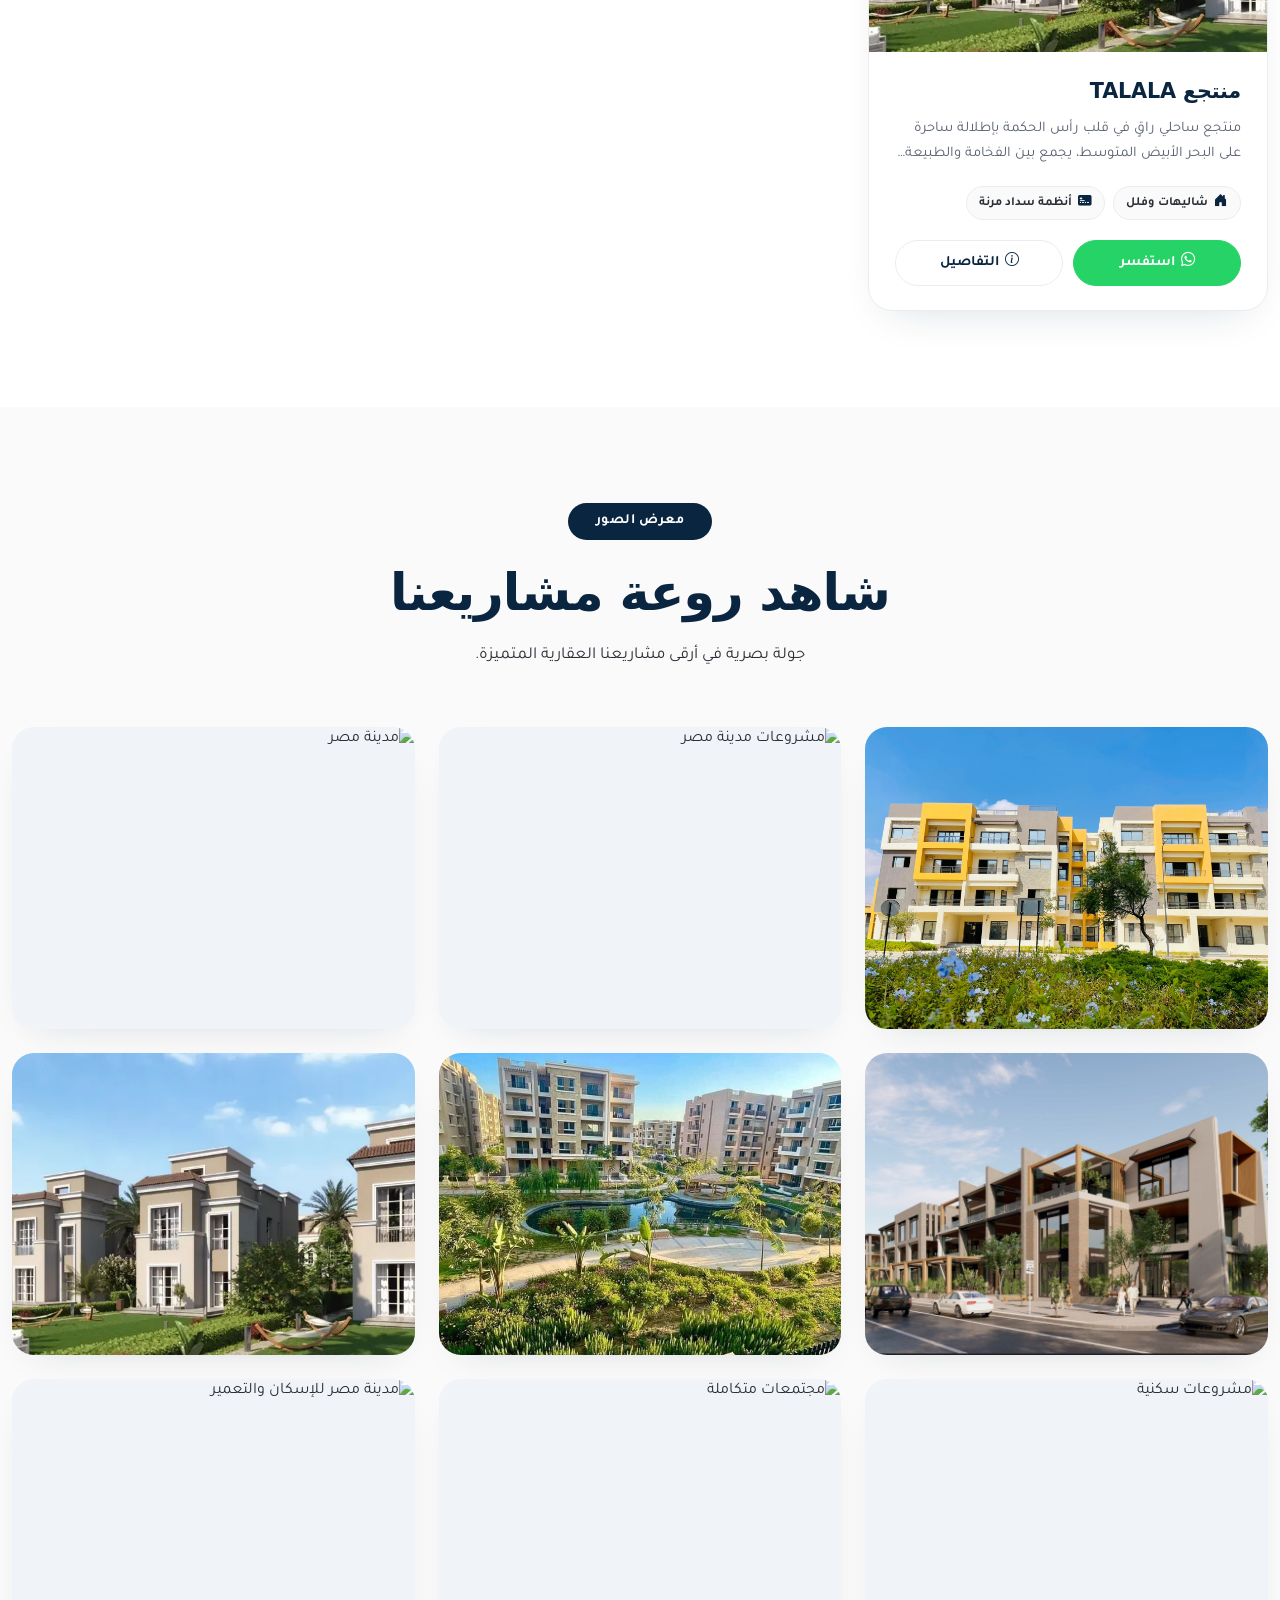
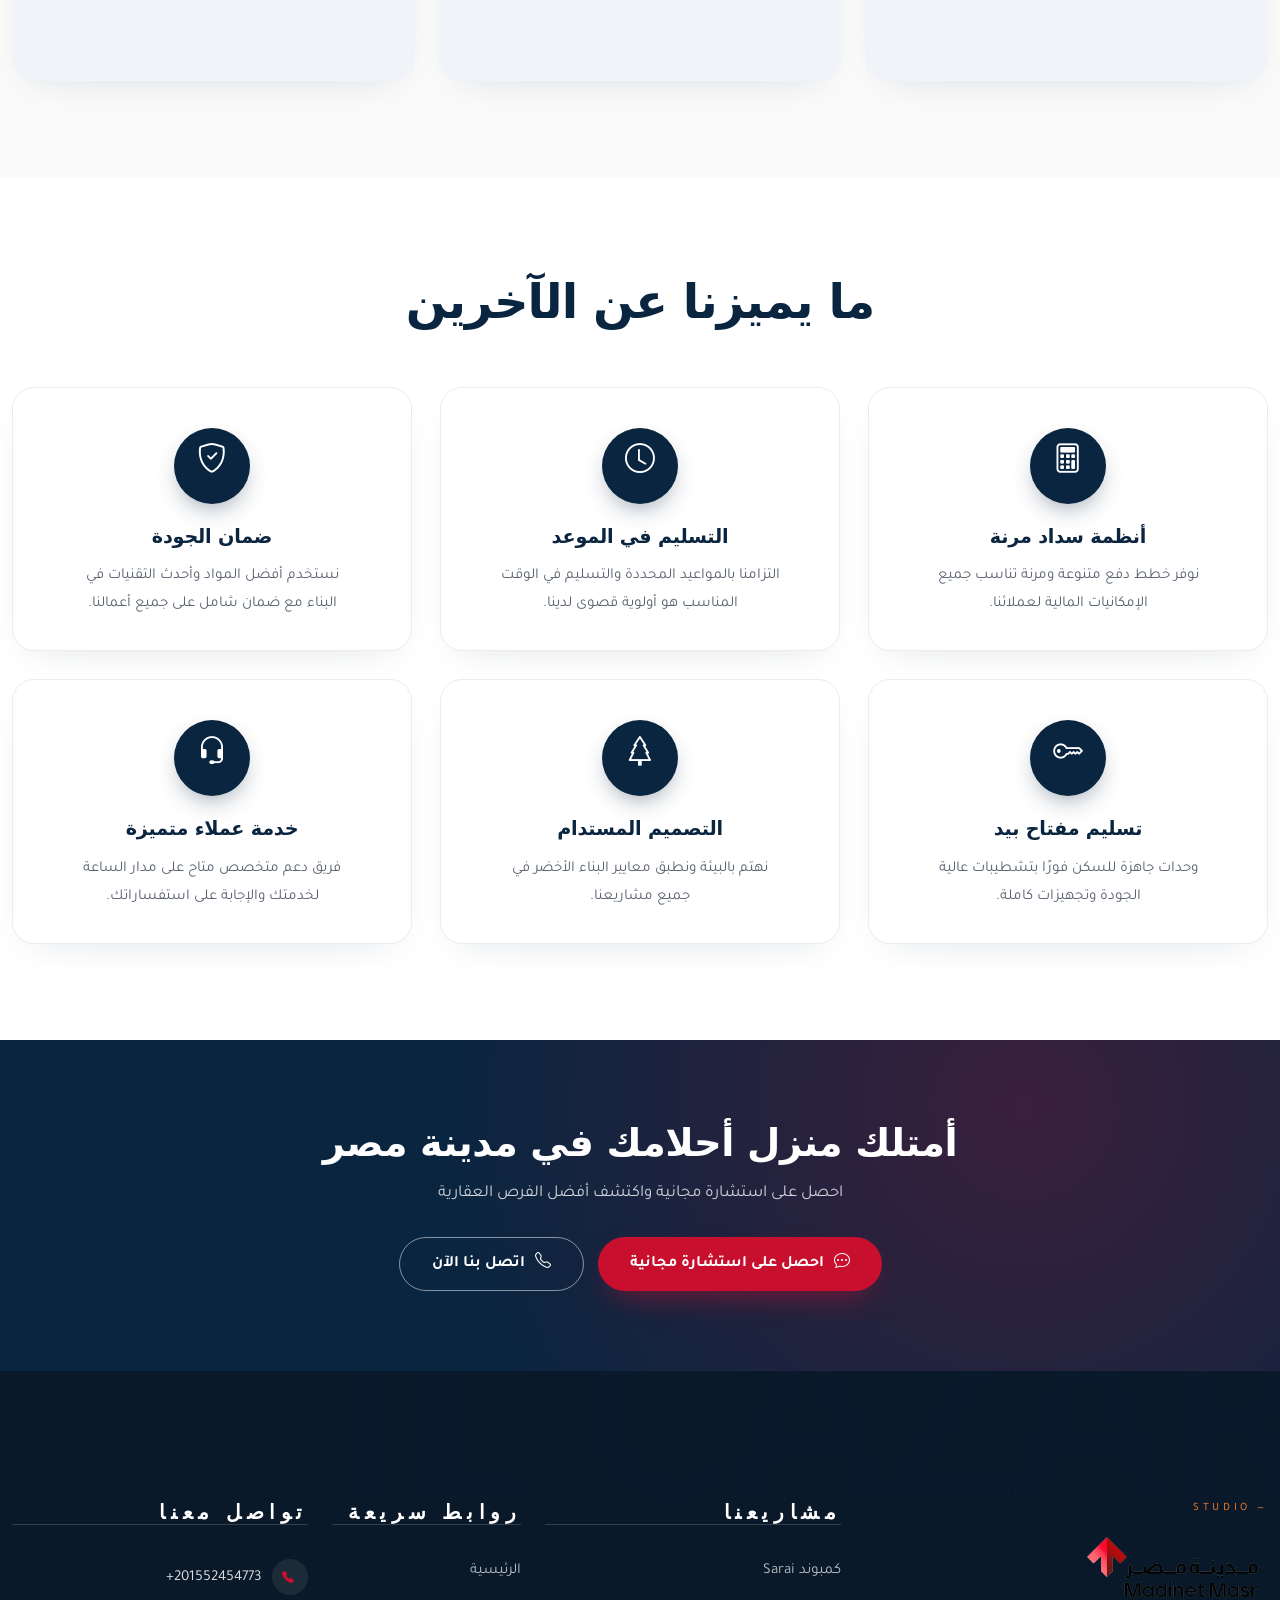
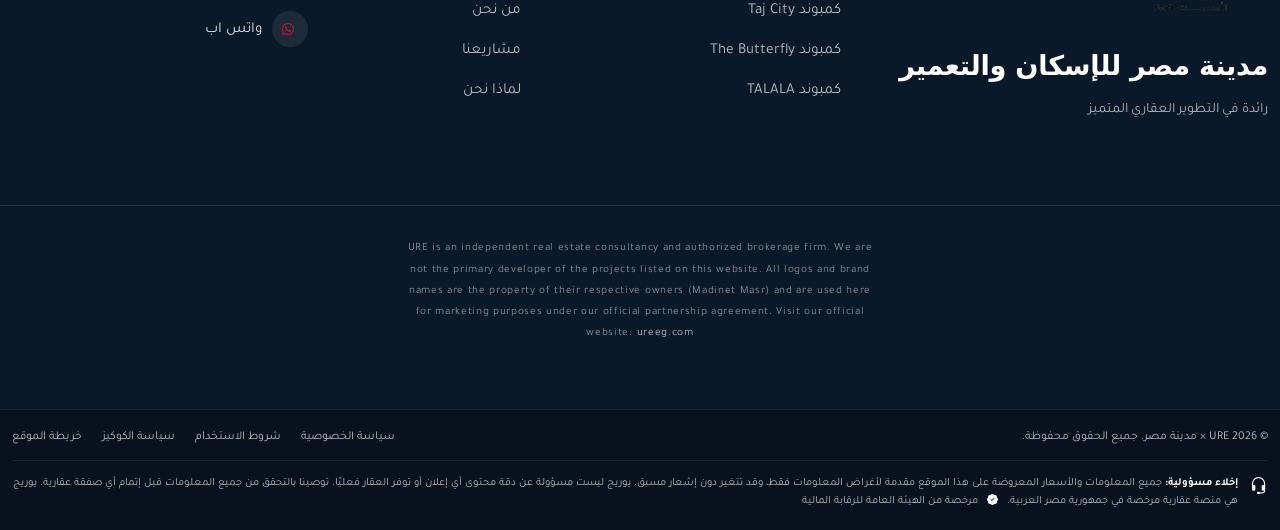
==== commit 1dc5f5c7: "edit" ====
--- a/index.html
+++ b/index.html
@@ -43,27 +43,36 @@
 
   <header id="header" class="header d-flex align-items-center fixed-top">
 
-      <!-- Logo — left -->
-      <a href="index.html" class="logo d-flex align-items-center ure-logo-side">
-        <img src="assets/img/logo.webp" alt="URE Logo">
+    <div class="container-fluid container-xl header-inner" dir="rtl">
+
+      <!-- Right side (RTL start): WhatsApp CTA -->
+      <div class="header-side header-side-start">
+        <a class="btn-getstarted btn-whatsapp" href="https://wa.me/201552454773" target="_blank" rel="noopener" aria-label="تواصل عبر واتساب">
+          <i class="bi bi-whatsapp" aria-hidden="true"></i>
+          <span class="btn-label">استفسر الآن</span>
+        </a>
+      </div>
+
+      <!-- Center: Desktop nav links -->
+      <nav class="ure-navmenu d-none d-lg-flex align-items-center">
+        <a href="#hero" class="active">الرئيسية</a>
+        <a href="#projects">مشاريعنا</a>
+        <a href="#about">من نحن</a>
+        <a href="#why">لماذا نحن</a>
+        <a href="#contact-cta">تواصل معنا</a>
+      </nav>
+
+      <!-- Center: Mobile-only logo -->
+      <a href="#hero" class="header-mobile-logo d-lg-none" aria-label="مدينة مصر">
+        <img src="assets/img/logo.webp" alt="مدينة مصر">
       </a>
 
-    <div class="container-fluid container-xl position-relative d-flex align-items-center">
-
-      <!-- Desktop nav links — true center -->
-      <nav class="ure-navmenu d-none d-lg-flex align-items-center gap-3" dir="rtl">
-        <a href="#projects">مشروعاتنا</a>
-      </nav>
-
-      <!-- CTA — desktop only -->
-      <div class="ure-logo-side d-none d-lg-flex justify-content-end align-items-center">
-        <a class="btn-getstarted" data-bs-toggle="modal" data-bs-target="#staticBackdrop">سجّل الآن</a>
-      </div>
-
-      <!-- Hamburger — mobile only -->
-      <button class="ure-mobile-toggle d-lg-none" id="ureMobileToggle" aria-label="القائمة">
-        <span></span><span></span><span></span>
-      </button>
+      <!-- Left side (RTL end): Hamburger on mobile -->
+      <div class="header-side header-side-end">
+        <button class="ure-mobile-toggle d-lg-none" id="ureMobileToggle" aria-label="القائمة">
+          <span></span><span></span><span></span>
+        </button>
+      </div>
 
     </div>
 
@@ -75,14 +84,17 @@
 
       <!-- Nav links -->
       <nav class="ure-drawer-nav">
-        <a href="#projects"
-          onclick="document.getElementById('ureMobileMenu').classList.remove('open');document.getElementById('ureMobileToggle').classList.remove('open');">مشروعاتنا</a>
+        <a href="#hero" onclick="document.getElementById('ureMobileMenu').classList.remove('open');document.getElementById('ureMobileToggle').classList.remove('open');">الرئيسية</a>
+        <a href="#projects" onclick="document.getElementById('ureMobileMenu').classList.remove('open');document.getElementById('ureMobileToggle').classList.remove('open');">مشاريعنا</a>
+        <a href="#about" onclick="document.getElementById('ureMobileMenu').classList.remove('open');document.getElementById('ureMobileToggle').classList.remove('open');">من نحن</a>
+        <a href="#why" onclick="document.getElementById('ureMobileMenu').classList.remove('open');document.getElementById('ureMobileToggle').classList.remove('open');">لماذا نحن</a>
+        <a href="#contact-cta" onclick="document.getElementById('ureMobileMenu').classList.remove('open');document.getElementById('ureMobileToggle').classList.remove('open');">تواصل معنا</a>
       </nav>
 
-      <!-- Sign-in CTA -->
-      <a class="ure-mobile-cta" data-bs-toggle="modal" data-bs-target="#staticBackdrop"
+      <!-- WhatsApp CTA -->
+      <a class="ure-mobile-cta" href="https://wa.me/201000000000" target="_blank" rel="noopener" style="background:#25d366 !important;"
         onclick="document.getElementById('ureMobileMenu').classList.remove('open');document.getElementById('ureMobileToggle').classList.remove('open');">
-        سجّل الآن
+        <i class="bi bi-whatsapp"></i> استفسر الآن
       </a>
 
       <!-- Bottom: brand text + disclaimer -->
@@ -106,196 +118,281 @@
 
 
     <!-- Hero Section -->
-    <section id="hero" class="hero section hero-solid">
-
+    <section id="hero" class="hero section hero-split-v2" dir="rtl">
       <div class="container">
-
-        <div class="row justify-content-center text-center" data-aos="fade-up" data-aos-delay="100">
-          <div class="col-xl-8 col-lg-10">
-            <h2>ابدأ رحلتك نحو الغد</h2>
-            <h2>في مدينة مصر</h2>
+        <div class="row hero-grid gy-5 align-items-center">
+
+          <!-- Column 1: Title + Subtitle (right in RTL) -->
+          <div class="col-md-6 hero-text-col order-md-1">
+            <h1 class="hero-headline">
+              مستقبل السكن الراقي
+              <br>
+              يبدأ <span class="hl">من هنا</span>
+            </h1>
+
+            <p class="hero-sub">
+              مع أكثر من عقدين من الخبرة والتميز، نقدم لك مشاريع عقارية استثنائية
+              تجمع بين الفخامة والراحة في أرقى المواقع الاستراتيجية.
+            </p>
+          </div>
+
+          <!-- Column 2: Image (left in RTL) -->
+          <div class="col-md-6 hero-img-col order-md-2">
+            <div class="hero-img-tilt">
+              <img src="assets/img/hero.jpg" alt="مدينة مصر للإسكان والتعمير" loading="eager">
+            </div>
+          </div>
+
+        </div>
+
+        <!-- Centered CTA row beneath both columns -->
+        <div class="hero-cta-row hero-cta-centered">
+          <a href="#projects" class="btn-hero-primary">
+            <i class="bi bi-search"></i> اكتشف مشاريعنا
+          </a>
+          <a href="#about" class="btn-hero-secondary">
+            <i class="bi bi-info-circle"></i> تعرّف علينا
+          </a>
+        </div>
+
+        <!-- Scroll cue -->
+        <a href="#about" class="hero-scroll-cue-v2" aria-label="اكتشف المزيد">
+          <span>اكتشف المزيد</span>
+          <span class="cue-arrow" aria-hidden="true">
+            <svg viewBox="0 0 24 24" width="22" height="22" fill="none" stroke="currentColor" stroke-width="2" stroke-linecap="round" stroke-linejoin="round">
+              <path d="M12 5v14"/>
+              <path d="M6 13l6 6 6-6"/>
+            </svg>
+          </span>
+        </a>
+      </div>
+    </section><!-- /Hero Section -->
+
+
+    <!-- About Us Section -->
+    <section id="about" class="about-section about-v2" dir="rtl">
+      <div class="container">
+
+        <!-- Centered header -->
+        <div class="about-header text-center" data-aos="fade-up">
+          <span class="about-eyebrow-pill">من نحن</span>
+          <h2 class="about-main-title">رواد التطوير العقاري في مصر</h2>
+          <p class="about-main-sub">
+            نحن لا نبني مجرد مشاريع سكنية، بل نصمم أسلوب حياة متكامل
+            يلبي تطلعات عملائنا ويحقق أحلامهم.
+          </p>
+        </div>
+
+        <div class="row about-grid g-4 align-items-start">
+
+          <!-- Right column (text content) -->
+          <div class="col-lg-7 order-lg-2" data-aos="fade-left">
+            <h3 class="about-story-title">قصة نجاح تمتد لأكثر من عقدين</h3>
 
             <p>
-              بخبرة تمتد لأكثر من عشرين عامًا من النجاح والتميّز،
-              مدينة مصر تمزج بين الفخامة والراحة في أرقى المواقع الاستراتيجية.
+              شركة <strong>مدينة مصر للإسكان والتعمير</strong> الرائدة في قطاع
+              التطوير العقاري المصري، تتميز بخبرة واسعة وسجل حافل من الإنجازات المتميزة.
+              منذ انطلاقتها، والشركة تضع بصمتها في السوق العقاري من خلال مشاريع نوعية
+              تجمع بين الجودة العالية والتصميم المعاصر.
             </p>
-            <br>
-          </div>
-
-          <br>
-          <div class="hero-cta-group" style="display:flex; gap:14px; justify-content:center; flex-wrap:wrap;">
-            <a href="#projects" class="btn-register-out-side">
-              <i class="bi bi-buildings"></i> مشروعات مدينة مصر
-            </a>
-            <a href="#gallery" class="btn-register-out-side btn-secondary-cta">
-              <i class="bi bi-images"></i> شاهد معرض الصور
-            </a>
-          </div>
-
-          <!-- Scroll-to-gallery indicator -->
-          <a href="#about" class="hero-scroll-cue" aria-label="تعرّف علينا">
-            <span class="scroll-cue-label">تعرّف علينا</span>
-            <span class="scroll-cue-icon" aria-hidden="true">
-              <svg viewBox="0 0 24 24" width="24" height="24" fill="none" stroke="currentColor" stroke-width="1.6" stroke-linecap="round" stroke-linejoin="round">
-                <path d="M12 4v16"/>
-                <path d="M5 13l7 7 7-7"/>
-              </svg>
-            </span>
-          </a>
-        </div>
-
-      </div>
-
-    </section><!-- /Hero Section -->
-
-    <!-- Gallery Section (under hero) -->
-    <section id="gallery" class="ure-gallery-section" dir="rtl">
-      <div class="container">
-
-        <div class="ure-gallery-header" data-aos="fade-up">
-          <h2 class="ure-gallery-title">معرض الصور</h2>
-          <div class="ure-gallery-line"></div>
-        </div>
-
-        <!-- Auto-cycling gallery slider -->
-        <div id="galleryCarousel" class="carousel slide ure-gallery-carousel" data-bs-ride="carousel"
-          data-bs-interval="3500" data-aos="fade-up" data-aos-delay="100" dir="ltr">
-
-          <div class="carousel-indicators">
-            <button type="button" data-bs-target="#galleryCarousel" data-bs-slide-to="0" class="active" aria-current="true" aria-label="Slide 1"></button>
-            <button type="button" data-bs-target="#galleryCarousel" data-bs-slide-to="1" aria-label="Slide 2"></button>
-            <button type="button" data-bs-target="#galleryCarousel" data-bs-slide-to="2" aria-label="Slide 3"></button>
-            <button type="button" data-bs-target="#galleryCarousel" data-bs-slide-to="3" aria-label="Slide 4"></button>
-            <button type="button" data-bs-target="#galleryCarousel" data-bs-slide-to="4" aria-label="Slide 5"></button>
-            <button type="button" data-bs-target="#galleryCarousel" data-bs-slide-to="5" aria-label="Slide 6"></button>
-            <button type="button" data-bs-target="#galleryCarousel" data-bs-slide-to="6" aria-label="Slide 7"></button>
-            <button type="button" data-bs-target="#galleryCarousel" data-bs-slide-to="7" aria-label="Slide 8"></button>
-          </div>
-
-          <div class="carousel-inner">
-
-            <div class="carousel-item active">
-              <img src="assets/img/east/1.webp" class="d-block w-100" alt="كمبوند سراي - مدينة مصر">
-              <div class="carousel-caption"><span>كمبوند سراي</span></div>
-            </div>
-
-            <div class="carousel-item">
-              <img src="assets/img/new/1.png" class="d-block w-100" alt="كمبوند تاج سيتي - مدينة مصر">
-              <div class="carousel-caption"><span>كمبوند تاج سيتي</span></div>
-            </div>
-
-            <div class="carousel-item">
-              <img src="assets/img/newlunch/1.jpg" class="d-block w-100" alt="The Butterfly - مدينة مصر">
-              <div class="carousel-caption"><span>The Butterfly</span></div>
-            </div>
-
-            <div class="carousel-item">
-              <img src="assets/img/ogami/1.webp" class="d-block w-100" alt="TALALA - مدينة مصر">
-              <div class="carousel-caption"><span>TALALA</span></div>
-            </div>
-
-            <div class="carousel-item">
-              <img src="assets/img/east/2.webp" class="d-block w-100" alt="مشروعات مدينة مصر">
-              <div class="carousel-caption"><span>سراي - التجمع الخامس</span></div>
-            </div>
-
-            <div class="carousel-item">
-              <img src="assets/img/new/2.png" class="d-block w-100" alt="مدينة مصر للإسكان والتعمير">
-              <div class="carousel-caption"><span>تاج سيتي - القاهرة الجديدة</span></div>
-            </div>
-
-            <div class="carousel-item">
-              <img src="assets/img/newlunch/2.jpg" class="d-block w-100" alt="The Butterfly - شرق القاهرة">
-              <div class="carousel-caption"><span>The Butterfly - شرق القاهرة</span></div>
-            </div>
-
-            <div class="carousel-item">
-              <img src="assets/img/ogami/2.jpg" class="d-block w-100" alt="TALALA - الساحل الشمالي">
-              <div class="carousel-caption"><span>TALALA - رأس الحكمة</span></div>
-            </div>
-
-          </div>
-
-          <button class="carousel-control-prev" type="button" data-bs-target="#galleryCarousel" data-bs-slide="prev">
-            <span class="carousel-control-prev-icon" aria-hidden="true"></span>
-            <span class="visually-hidden">Previous</span>
-          </button>
-          <button class="carousel-control-next" type="button" data-bs-target="#galleryCarousel" data-bs-slide="next">
-            <span class="carousel-control-next-icon" aria-hidden="true"></span>
-            <span class="visually-hidden">Next</span>
-          </button>
-
-        </div>
-      </div>
-    </section>
-    <!-- /Gallery Section -->
-
-    <!-- About Us Section -->
-    <section id="about" class="about-section" dir="rtl">
-      <div class="container">
-        <div class="row align-items-center gy-5">
-          <div class="col-lg-5" data-aos="fade-right">
-            <div class="about-image-wrap">
-              <img src="assets/img/east/2.webp" alt="مدينة مصر للإسكان والتعمير" loading="lazy">
-              <div class="about-stat">
-                <span class="about-stat-num">+20</span>
-                <span class="about-stat-label">عامًا من الخبرة</span>
-              </div>
-            </div>
-          </div>
-          <div class="col-lg-7" data-aos="fade-left">
-            <span class="section-eyebrow">من نحن</span>
-            <h2 class="section-h2">مدينة مصر للإسكان والتعمير</h2>
+
             <p>
-              تُعد شركة <strong>مدينة مصر للإسكان والتعمير</strong> واحدة من أبرز الأسماء في سوق التطوير العقاري المصري،
-              حيث استطاعت على مدار سنوات طويلة أن ترسّخ مكانتها من خلال سجل حافل بالمشروعات المتميزة
-              التي تجمع بين الجودة، الابتكار، والرؤية العصرية في التصميم والتخطيط.
+              في عام <strong>2023</strong>، شهدت الشركة تطورًا استراتيجيًا هامًا
+              بتغيير اسمها من <strong>"مدينة نصر للإسكان والتعمير"</strong>
+              إلى <strong>"مدينة مصر للإسكان والتعمير"</strong>،
+              وذلك كجزء من رؤية طموحة لتوسيع نطاق أعمالها وتطوير علامتها التجارية
+              لتشمل جميع أنحاء الجمهورية.
             </p>
-            <p>
-              ومنذ تأسيسها، حرصت الشركة على تقديم مجتمعات عمرانية متكاملة تلبي تطلعات العملاء
-              وتواكب تطور السوق العقاري في مصر.
-            </p>
-            <p>
-              وفي إطار خطتها التوسعية ورؤيتها المستقبلية الطموحة، أعلنت الشركة خلال عام 2023
-              عن تغيير اسمها من <strong>مدينة نصر للإسكان والتعمير</strong> إلى
-              <strong>مدينة مصر للإسكان والتعمير</strong>،
-              في خطوة استراتيجية تعكس توسع نطاق أعمالها وتعزز هويتها الجديدة
-              بما يتماشى مع انتشار مشروعاتها في مختلف أنحاء الجمهورية.
-            </p>
-          </div>
+
+            <div class="about-quality-badge">
+              <span class="badge-icon"><i class="bi bi-patch-check-fill"></i></span>
+              <div class="badge-text">
+                <strong>التميز والجودة</strong>
+                <span>نلتزم بأعلى معايير الجودة في كل مشروع نقوم بتطويره</span>
+              </div>
+            </div>
+          </div>
+
+          <!-- Left column (feature cards) -->
+          <div class="col-lg-5 order-lg-1" data-aos="fade-right">
+            <div class="about-feature-card">
+              <div class="card-content">
+                <h4>مشاريع متنوعة</h4>
+                <p>من الشقق العصرية إلى الفيلات الفاخرة</p>
+              </div>
+              <span class="card-icon"><i class="bi bi-buildings"></i></span>
+            </div>
+
+            <div class="about-feature-card">
+              <div class="card-content">
+                <h4>مواقع استراتيجية</h4>
+                <p>في أرقى أحياء القاهرة الجديدة</p>
+              </div>
+              <span class="card-icon"><i class="bi bi-geo-alt-fill"></i></span>
+            </div>
+
+            <div class="about-feature-card">
+              <div class="card-content">
+                <h4>فريق متخصص</h4>
+                <p>من أفضل الخبراء والمهندسين</p>
+              </div>
+              <span class="card-icon"><i class="bi bi-people-fill"></i></span>
+            </div>
+          </div>
+
         </div>
       </div>
     </section>
     <!-- /About Us Section -->
 
-    <!-- Madinet Masr Mini Locations -->
-    <section class="lavista-mini-locations" dir="rtl" id="projects">
+    <!-- Projects Showcase Grid -->
+    <section id="projects" class="projects-showcase" dir="rtl">
       <div class="container">
-        <div class="row align-items-center gy-3">
-
-          <!-- Text -->
-          <div class="col-lg-4 col-md-12">
-            <h4 style="text-align: center; font-size: 29px;">مدينة مصر</h4>
-            <p style="text-align: center;">مشروعاتنا في أرقى المواقع داخل مصر</p>
-          </div>
-
-          <!-- Locations -->
-          <div class="col-lg-8 col-md-12">
-            <div class="locations-list">
-              <a href="#sarai" class="location-new">
-                كمبوند سراي <small>طرح جديد</small>
-              </a>
-              <a href="#tajcity" class="location-new">
-                كمبوند تاج سيتي <small>طرح جديد</small>
-              </a>
-              <a href="#butterfly" class="location-new">
-                The Butterfly <small>طرح جديد</small>
-              </a>
-              <a href="#talala" class="location-new">
-                TALALA <small>طرح جديد</small>
-              </a>
-            </div>
-          </div>
+
+        <!-- Centered header -->
+        <div class="projects-showcase-header text-center" data-aos="fade-up">
+          <span class="eyebrow-pill">مشاريعنا</span>
+          <h2>استكشف مجموعة مشاريعنا المتميزة</h2>
+          <p>كل مشروع يحكي قصة فريدة من التميز والإبداع، مصمم خصيصًا ليلبي احتياجاتك وتطلعاتك.</p>
+        </div>
+
+        <div class="projects-showcase-grid">
+
+          <!-- Sarai -->
+          <article class="project-show-card" data-aos="fade-up" data-aos-delay="0">
+            <div class="img-wrap">
+              <img src="assets/img/sarai.jpg" alt="كمبوند سراي - مدينة مصر" loading="lazy">
+              <span class="new-badge">لونش جديد</span>
+              <div class="meta-top">
+                <span class="meta-pill"><i class="bi bi-geo-alt-fill"></i> القاهرة الجديدة</span>
+                <span class="meta-pill"><i class="bi bi-bounding-box"></i> +500 فدان</span>
+              </div>
+              <div class="img-overlay">
+                <a href="https://wa.me/201552454773" target="_blank" rel="noopener" class="explore-btn"><i class="bi bi-eye"></i> استكشف المشروع</a>
+              </div>
+            </div>
+            <div class="body">
+              <h3>كمبوند Sarai</h3>
+              <p class="desc">
+                يقع كمبوند سراي بالقاهرة الجديدة على امتداد التجمع الخامس،
+                ويوفر مجتمعًا سكنيًا متكاملًا بمساحات خضراء وبحيرات صناعية.
+              </p>
+              <div class="tags">
+                <span class="tag"><i class="bi bi-house-door-fill"></i> وحدات متنوعة</span>
+                <span class="tag"><i class="bi bi-credit-card-2-front-fill"></i> أنظمة سداد مرنة</span>
+              </div>
+              <div class="actions">
+                <a href="https://wa.me/201000000000" target="_blank" rel="noopener" class="btn-whatsapp-card">
+                  <i class="bi bi-whatsapp"></i> استفسر
+                </a>
+                <a href="https://wa.me/201552454773" target="_blank" rel="noopener" class="btn-details">
+                  <i class="bi bi-info-circle"></i> التفاصيل
+                </a>
+              </div>
+            </div>
+          </article>
+
+          <!-- Taj City -->
+          <article class="project-show-card" data-aos="fade-up" data-aos-delay="80">
+            <div class="img-wrap">
+              <img src="assets/img/tajcity.jpg" alt="كمبوند تاج سيتي - مدينة مصر" loading="lazy">
+              <span class="new-badge">لونش جديد</span>
+              <div class="meta-top">
+                <span class="meta-pill"><i class="bi bi-geo-alt-fill"></i> القاهرة الجديدة</span>
+                <span class="meta-pill"><i class="bi bi-bounding-box"></i> +900 فدان</span>
+              </div>
+              <div class="img-overlay">
+                <a href="https://wa.me/201552454773" target="_blank" rel="noopener" class="explore-btn"><i class="bi bi-eye"></i> استكشف المشروع</a>
+              </div>
+            </div>
+            <div class="body">
+              <h3>كمبوند Taj City</h3>
+              <p class="desc">
+                مجمع سكني متكامل على مساحة شاسعة أمام مطار القاهرة الدولي،
+                يجمع بين الفخامة الكلاسيكية والمرافق العصرية.
+              </p>
+              <div class="tags">
+                <span class="tag"><i class="bi bi-house-door-fill"></i> وحدات متنوعة</span>
+                <span class="tag"><i class="bi bi-credit-card-2-front-fill"></i> أنظمة سداد مرنة</span>
+              </div>
+              <div class="actions">
+                <a href="https://wa.me/201000000000" target="_blank" rel="noopener" class="btn-whatsapp-card">
+                  <i class="bi bi-whatsapp"></i> استفسر
+                </a>
+                <a href="https://wa.me/201552454773" target="_blank" rel="noopener" class="btn-details">
+                  <i class="bi bi-info-circle"></i> التفاصيل
+                </a>
+              </div>
+            </div>
+          </article>
+
+          <!-- The Butterfly -->
+          <article class="project-show-card" data-aos="fade-up" data-aos-delay="160">
+            <div class="img-wrap">
+              <img src="assets/img/butterfly.jpg" alt="The Butterfly - مدينة مصر" loading="lazy">
+              <span class="new-badge">لونش جديد</span>
+              <div class="meta-top">
+                <span class="meta-pill"><i class="bi bi-geo-alt-fill"></i> شرق القاهرة</span>
+                <span class="meta-pill"><i class="bi bi-stars"></i> طرح أول</span>
+              </div>
+              <div class="img-overlay">
+                <a href="https://wa.me/201552454773" target="_blank" rel="noopener" class="explore-btn"><i class="bi bi-eye"></i> استكشف المشروع</a>
+              </div>
+            </div>
+            <div class="body">
+              <h3>كمبوند The Butterfly</h3>
+              <p class="desc">
+                يقع كمبوند ذا بترفلاي أمام محور الأمل بجوار كمبوند سراي،
+                وبالقرب من العاصمة الإدارية الجديدة بتصميم عصري مميز.
+              </p>
+              <div class="tags">
+                <span class="tag"><i class="bi bi-house-door-fill"></i> وحدات متنوعة</span>
+                <span class="tag"><i class="bi bi-credit-card-2-front-fill"></i> أنظمة سداد مرنة</span>
+              </div>
+              <div class="actions">
+                <a href="https://wa.me/201000000000" target="_blank" rel="noopener" class="btn-whatsapp-card">
+                  <i class="bi bi-whatsapp"></i> استفسر
+                </a>
+                <a href="https://wa.me/201552454773" target="_blank" rel="noopener" class="btn-details">
+                  <i class="bi bi-info-circle"></i> التفاصيل
+                </a>
+              </div>
+            </div>
+          </article>
+
+          <!-- TALALA -->
+          <article class="project-show-card" data-aos="fade-up" data-aos-delay="240">
+            <div class="img-wrap">
+              <img src="assets/img/talala.webp" alt="TALALA - مدينة مصر" loading="lazy">
+              <span class="new-badge">لونش جديد</span>
+              <div class="meta-top">
+                <span class="meta-pill"><i class="bi bi-geo-alt-fill"></i> رأس الحكمة</span>
+                <span class="meta-pill"><i class="bi bi-water"></i> ساحلي فاخر</span>
+              </div>
+              <div class="img-overlay">
+                <a href="https://wa.me/201552454773" target="_blank" rel="noopener" class="explore-btn"><i class="bi bi-eye"></i> استكشف المشروع</a>
+              </div>
+            </div>
+            <div class="body">
+              <h3>منتجع TALALA</h3>
+              <p class="desc">
+                منتجع ساحلي راقٍ في قلب رأس الحكمة بإطلالة ساحرة على البحر الأبيض المتوسط،
+                يجمع بين الفخامة والطبيعة لتجربة مصيف استثنائية.
+              </p>
+              <div class="tags">
+                <span class="tag"><i class="bi bi-house-door-fill"></i> شاليهات وفلل</span>
+                <span class="tag"><i class="bi bi-credit-card-2-front-fill"></i> أنظمة سداد مرنة</span>
+              </div>
+              <div class="actions">
+                <a href="https://wa.me/201000000000" target="_blank" rel="noopener" class="btn-whatsapp-card">
+                  <i class="bi bi-whatsapp"></i> استفسر
+                </a>
+                <a href="https://wa.me/201552454773" target="_blank" rel="noopener" class="btn-details">
+                  <i class="bi bi-info-circle"></i> التفاصيل
+                </a>
+              </div>
+            </div>
+          </article>
 
         </div>
       </div>
@@ -303,258 +400,145 @@
 
 
 
-    <!-- Sarai Highlight Section -->
-    <section id="sarai" class="new-launch-section" dir="rtl">
+    <!-- Gallery Section -->
+    <section id="gallery" class="gallery-v2" dir="rtl">
       <div class="container">
 
-        <div class="row align-items-center">
-
-          <!-- Content -->
-          <div class="col-lg-6 margin-mob-5" data-aos="fade-right">
-            <span class="launch-tag">طرح جديد</span>
-
-            <h2>كمبوند سراي</h2>
-            <h4>القاهرة الجديدة – امتداد التجمع الخامس</h4>
-
-            <p class="launch-desc">
-              <strong>سراي</strong> من <strong>مدينة مصر</strong> مجتمع سكني متكامل
-              يقع في موقع استراتيجي بالقاهرة الجديدة، يجمع بين الفخامة والهدوء
-              ويوفر أسلوب حياة عصري وسط مساحات خضراء واسعة وبحيرات صناعية ومرافق متكاملة.
-            </p>
-
-            <ul class="launch-features">
-              <li>موقع متميز قريب من الطريق الدائري الأوسطي</li>
-              <li>مساحات خضراء وبحيرات صناعية</li>
-              <li>وحدات متنوعة: شقق، تاون هاوس، توين هاوس، فلل</li>
-              <li>كلوب هاوس ومرافق رياضية متكاملة</li>
-              <li>منطقة تجارية وخدمية</li>
-              <li>أمن وحراسة على مدار 24/7</li>
-            </ul>
-
-            <div class="launch-units">
-              <p><strong>نظام السداد:</strong></p>
-              <p>أنظمة سداد مرنة تصل حتى 8 سنوات — احجز اهتمامك للحصول على أفضل الوحدات</p>
-            </div>
-
-            <a href="#" class="btn-register" data-bs-toggle="modal" data-bs-target="#staticBackdrop"
-              onclick="setProject('Sarai - Madinet Masr')">
-              سجّل بياناتك الآن
-            </a>
-          </div>
-
-          <!-- Image -->
-          <div class="col-lg-6" data-aos="fade-left">
-            <div class="launch-image">
-              <img src="assets/img/east/2.webp" alt="كمبوند سراي - مدينة مصر" loading="lazy">
-            </div>
-          </div>
+        <div class="gallery-header text-center" data-aos="fade-up">
+          <span class="eyebrow-pill">معرض الصور</span>
+          <h2>شاهد روعة مشاريعنا</h2>
+          <p>جولة بصرية في أرقى مشاريعنا العقارية المتميزة.</p>
+        </div>
+
+        <div class="gallery-grid">
+
+          <div class="gallery-item" data-aos="fade-up" data-aos-delay="0">
+            <img src="assets/img/sarai.jpg" alt="كمبوند سراي" loading="lazy">
+            <div class="gallery-overlay">
+              <span class="gallery-overlay-icon"><i class="bi bi-arrows-fullscreen"></i></span>
+              <span class="gallery-overlay-text">عرض بحجم كامل</span>
+            </div>
+          </div>
+
+
+          <div class="gallery-item" data-aos="fade-up" data-aos-delay="60">
+            <img src="assets/img/east/1.webp" alt="مشروعات مدينة مصر" loading="lazy">
+            <div class="gallery-overlay">
+              <span class="gallery-overlay-icon"><i class="bi bi-arrows-fullscreen"></i></span>
+              <span class="gallery-overlay-text">عرض بحجم كامل</span>
+            </div>
+          </div>
+
+
+          <div class="gallery-item" data-aos="fade-up" data-aos-delay="120">
+            <img src="assets/img/east/2.webp" alt="مدينة مصر" loading="lazy">
+            <div class="gallery-overlay">
+              <span class="gallery-overlay-icon"><i class="bi bi-arrows-fullscreen"></i></span>
+              <span class="gallery-overlay-text">عرض بحجم كامل</span>
+            </div>
+          </div>
+
+
+          <div class="gallery-item" data-aos="fade-up" data-aos-delay="0">
+            <img src="assets/img/butterfly.jpg" alt="The Butterfly" loading="lazy">
+            <div class="gallery-overlay">
+              <span class="gallery-overlay-icon"><i class="bi bi-arrows-fullscreen"></i></span>
+              <span class="gallery-overlay-text">عرض بحجم كامل</span>
+            </div>
+          </div>
+
+
+          <div class="gallery-item" data-aos="fade-up" data-aos-delay="60">
+            <img src="assets/img/tajcity.jpg" alt="كمبوند تاج سيتي" loading="lazy">
+            <div class="gallery-overlay">
+              <span class="gallery-overlay-icon"><i class="bi bi-arrows-fullscreen"></i></span>
+              <span class="gallery-overlay-text">عرض بحجم كامل</span>
+            </div>
+          </div>
+
+
+          <div class="gallery-item" data-aos="fade-up" data-aos-delay="120">
+            <img src="assets/img/talala.webp" alt="منتجع TALALA" loading="lazy">
+            <div class="gallery-overlay">
+              <span class="gallery-overlay-icon"><i class="bi bi-arrows-fullscreen"></i></span>
+              <span class="gallery-overlay-text">عرض بحجم كامل</span>
+            </div>
+          </div>
+
+
+          <div class="gallery-item" data-aos="fade-up" data-aos-delay="0">
+            <img src="assets/img/new/1.png" alt="مشروعات سكنية" loading="lazy">
+            <div class="gallery-overlay">
+              <span class="gallery-overlay-icon"><i class="bi bi-arrows-fullscreen"></i></span>
+              <span class="gallery-overlay-text">عرض بحجم كامل</span>
+            </div>
+          </div>
+
+
+          <div class="gallery-item" data-aos="fade-up" data-aos-delay="60">
+            <img src="assets/img/new/2.png" alt="مجتمعات متكاملة" loading="lazy">
+            <div class="gallery-overlay">
+              <span class="gallery-overlay-icon"><i class="bi bi-arrows-fullscreen"></i></span>
+              <span class="gallery-overlay-text">عرض بحجم كامل</span>
+            </div>
+          </div>
+
+
+          <div class="gallery-item" data-aos="fade-up" data-aos-delay="120">
+            <img src="assets/img/ogami/1.webp" alt="مدينة مصر للإسكان والتعمير" loading="lazy">
+            <div class="gallery-overlay">
+              <span class="gallery-overlay-icon"><i class="bi bi-arrows-fullscreen"></i></span>
+              <span class="gallery-overlay-text">عرض بحجم كامل</span>
+            </div>
+          </div>
+
 
         </div>
       </div>
     </section>
 
-    <!-- Taj City Highlight Section -->
-    <section id="tajcity" class="new-launch-section" dir="rtl">
+
+    <!-- Why Madinet Masr Section -->
+    <section id="why" class="why-section why-v2" dir="rtl">
       <div class="container">
 
-        <div class="row align-items-center">
-
-          <!-- Content -->
-          <div class="col-lg-6 margin-mob-5" data-aos="fade-right">
-            <span class="launch-tag">طرح جديد</span>
-
-            <h2>كمبوند تاج سيتي</h2>
-            <h4>القاهرة الجديدة – أمام مطار القاهرة الدولي</h4>
-
-            <p class="launch-desc">
-              <strong>تاج سيتي</strong> من <strong>مدينة مصر</strong> يُعد من أكبر
-              المجتمعات السكنية في شرق القاهرة على مساحة تتجاوز <strong>900 فدان</strong>،
-              بموقع فريد أمام مطار القاهرة الدولي ومدخل التجمع الخامس،
-              يقدم أسلوب حياة متكامل بتصميمات معمارية مستوحاة من الفخامة الكلاسيكية.
-            </p>
-
-            <ul class="launch-features">
-              <li>أكثر من 900 فدان من المجتمع المتكامل</li>
-              <li>موقع استثنائي أمام مطار القاهرة الدولي</li>
-              <li>تنوع كبير في الوحدات والمساحات</li>
-              <li>بحيرات وحدائق ومسارات للمشي والدراجات</li>
-              <li>مدارس ومراكز طبية ومناطق تجارية</li>
-              <li>كلوب هاوس ومرافق ترفيهية ورياضية</li>
-              <li>أمن وحراسة 24/7</li>
-            </ul>
-
-            <div class="launch-units">
-              <p><strong>الوحدات المتاحة:</strong></p>
-              <p>شقق – دوبلكس – تاون هاوس – توين هاوس – فلل مستقلة</p>
-              <p><strong>نظام السداد:</strong></p>
-              <p>خطط سداد مرنة تنافسية — للتفاصيل سجّل بياناتك الآن</p>
-            </div>
-
-            <a href="#" class="btn-register" data-bs-toggle="modal" data-bs-target="#staticBackdrop"
-              onclick="setProject('Taj City - Madinet Masr')">
-              سجّل بياناتك الآن
-            </a>
-          </div>
-
-          <!-- Image -->
-          <div class="col-lg-6" data-aos="fade-left">
-            <div class="launch-image">
-              <img src="assets/img/new/2.png" alt="كمبوند تاج سيتي - مدينة مصر" loading="lazy">
-            </div>
-          </div>
-
-        </div>
-      </div>
-    </section>
-
-
-    <!-- The Butterfly Highlight Section -->
-    <section id="butterfly" class="new-launch-section" dir="rtl">
-      <div class="container">
-
-        <div class="row align-items-center">
-
-          <!-- Content -->
-          <div class="col-lg-6 margin-mob-5" data-aos="fade-right">
-            <span class="launch-tag">طرح جديد</span>
-
-            <h2>The Butterfly</h2>
-            <h4>شرق القاهرة – امتداد تاج سيتي</h4>
-
-            <p class="launch-desc">
-              <strong>The Butterfly</strong> أحدث مشروعات <strong>مدينة مصر</strong>
-              في شرق القاهرة، يقدم رؤية معمارية مبتكرة بتصميمات عصرية مستوحاة من الطبيعة،
-              وسط مساحات خضراء واسعة ومرافق متكاملة لتجربة سكنية فريدة.
-            </p>
-
-            <ul class="launch-features">
-              <li>تصميم معماري عصري ومميز</li>
-              <li>موقع استراتيجي في شرق القاهرة</li>
-              <li>وحدات بمساحات وتصميمات متنوعة</li>
-              <li>مساحات خضراء واسعة ومناطق ترفيهية</li>
-              <li>مرافق خدمية وتجارية متكاملة</li>
-              <li>أنظمة أمن وحراسة متطورة</li>
-            </ul>
-
-            <div class="launch-units">
-              <p><strong>الإطلاق:</strong></p>
-              <p>طرح جديد — احجز اهتمامك مبكرًا للحصول على أفضل الوحدات وأنظمة سداد تنافسية</p>
-            </div>
-
-            <a href="#" class="btn-register" data-bs-toggle="modal" data-bs-target="#staticBackdrop"
-              onclick="setProject('The Butterfly - Madinet Masr')">
-              سجّل بياناتك الآن
-            </a>
-          </div>
-
-          <!-- Image -->
-          <div class="col-lg-6" data-aos="fade-left">
-            <div class="launch-image">
-              <img src="assets/img/newlunch/1.jpg" alt="The Butterfly - مدينة مصر" loading="lazy">
-            </div>
-          </div>
-
-        </div>
-      </div>
-    </section>
-
-
-    <!-- TALALA Highlight Section -->
-    <section id="talala" class="new-launch-section" dir="rtl">
-      <div class="container">
-
-        <div class="row align-items-center">
-
-          <!-- Content -->
-          <div class="col-lg-6 margin-mob-5" data-aos="fade-right">
-            <span class="launch-tag">طرح جديد</span>
-
-            <h2>TALALA</h2>
-            <h4>الساحل الشمالي – رأس الحكمة</h4>
-
-            <p class="launch-desc">
-              <strong>TALALA</strong> هو الوجه الجديد لمصاييف <strong>مدينة مصر</strong>،
-              منتجع ساحلي راقٍ في قلب رأس الحكمة بإطلالة ساحرة على البحر الأبيض المتوسط،
-              يجمع بين الفخامة والطبيعة لتجربة عطلات استثنائية بعيدًا عن صخب المدينة.
-            </p>
-
-            <ul class="launch-features">
-              <li>إطلالة مباشرة على البحر الأبيض المتوسط</li>
-              <li>موقع متميز في رأس الحكمة</li>
-              <li>تصميمات معمارية عصرية وفاخرة</li>
-              <li>شاطئ خاص ولاجونات كريستالية</li>
-              <li>مطاعم وكافيهات ومرافق ترفيهية</li>
-              <li>وحدات متنوعة: شاليهات، تاون هاوس، فيلات</li>
-              <li>أنظمة أمن وحراسة 24/7</li>
-            </ul>
-
-            <div class="launch-units">
-              <p><strong>الإطلاق:</strong></p>
-              <p>طرح جديد — أسعار تنافسية وأنظمة سداد مرنة للمشترين الأوائل</p>
-            </div>
-
-            <a href="#" class="btn-register" data-bs-toggle="modal" data-bs-target="#staticBackdrop"
-              onclick="setProject('TALALA - Madinet Masr')">
-              سجّل بياناتك الآن
-            </a>
-          </div>
-
-          <!-- Image -->
-          <div class="col-lg-6" data-aos="fade-left">
-            <div class="launch-image">
-              <img src="assets/img/ogami/1.webp" alt="TALALA - مدينة مصر" loading="lazy">
-            </div>
-          </div>
-
-        </div>
-      </div>
-    </section>
-
-
-    <!-- Why Madinet Masr Section -->
-    <section id="why" class="why-section" dir="rtl">
-      <div class="container">
-
-        <div class="section-title text-center mb-5" data-aos="fade-up">
-          <h2>لماذا مدينة مصر؟</h2>
-          <p>أسباب تجعل مدينة مصر الخيار الأمثل لاستثمارك العقاري</p>
-        </div>
+        <h2 class="why-main-title text-center" data-aos="fade-up">ما يميزنا عن الآخرين</h2>
 
         <div class="why-grid">
           <div class="why-card" data-aos="fade-up" data-aos-delay="0">
-            <span class="why-icon"><i class="bi bi-award"></i></span>
-            <h3>أكثر من 20 عامًا من الخبرة</h3>
-            <p>سجل حافل بالمشروعات المتميزة وثقة عملاء على مدار سنوات في سوق التطوير العقاري المصري.</p>
+            <span class="why-icon"><i class="bi bi-calculator"></i></span>
+            <h3>أنظمة سداد مرنة</h3>
+            <p>نوفر خطط دفع متنوعة ومرنة تناسب جميع الإمكانيات المالية لعملائنا.</p>
           </div>
 
           <div class="why-card" data-aos="fade-up" data-aos-delay="80">
-            <span class="why-icon"><i class="bi bi-geo-alt"></i></span>
-            <h3>مواقع استراتيجية</h3>
-            <p>مشروعاتنا في أرقى المواقع داخل القاهرة الجديدة وشرق القاهرة والساحل الشمالي.</p>
+            <span class="why-icon"><i class="bi bi-clock"></i></span>
+            <h3>التسليم في الموعد</h3>
+            <p>التزامنا بالمواعيد المحددة والتسليم في الوقت المناسب هو أولوية قصوى لدينا.</p>
           </div>
 
           <div class="why-card" data-aos="fade-up" data-aos-delay="160">
-            <span class="why-icon"><i class="bi bi-buildings"></i></span>
-            <h3>مجتمعات متكاملة</h3>
-            <p>تخطيط عمراني متكامل يشمل وحدات سكنية وخدمات ومرافق ترفيهية وتجارية في مكان واحد.</p>
+            <span class="why-icon"><i class="bi bi-shield-check"></i></span>
+            <h3>ضمان الجودة</h3>
+            <p>نستخدم أفضل المواد وأحدث التقنيات في البناء مع ضمان شامل على جميع أعمالنا.</p>
           </div>
 
           <div class="why-card" data-aos="fade-up" data-aos-delay="0">
-            <span class="why-icon"><i class="bi bi-gem"></i></span>
-            <h3>جودة وفخامة</h3>
-            <p>أعلى معايير التصميم والتشطيب مع تنوع في الوحدات يلبي مختلف الأذواق والاحتياجات.</p>
+            <span class="why-icon"><i class="bi bi-key"></i></span>
+            <h3>تسليم مفتاح بيد</h3>
+            <p>وحدات جاهزة للسكن فورًا بتشطيبات عالية الجودة وتجهيزات كاملة.</p>
           </div>
 
           <div class="why-card" data-aos="fade-up" data-aos-delay="80">
-            <span class="why-icon"><i class="bi bi-shield-check"></i></span>
-            <h3>أمن وراحة</h3>
-            <p>أنظمة أمن وحراسة على مدار 24/7 وخدمات متكاملة لضمان أعلى مستويات الراحة.</p>
+            <span class="why-icon"><i class="bi bi-tree"></i></span>
+            <h3>التصميم المستدام</h3>
+            <p>نهتم بالبيئة ونطبق معايير البناء الأخضر في جميع مشاريعنا.</p>
           </div>
 
           <div class="why-card" data-aos="fade-up" data-aos-delay="160">
-            <span class="why-icon"><i class="bi bi-cash-coin"></i></span>
-            <h3>أنظمة سداد مرنة</h3>
-            <p>خطط دفع تنافسية تصل حتى 8 سنوات لتمنحك حرية امتلاك منزل أحلامك بسهولة.</p>
+            <span class="why-icon"><i class="bi bi-headset"></i></span>
+            <h3>خدمة عملاء متميزة</h3>
+            <p>فريق دعم متخصص متاح على مدار الساعة لخدمتك والإجابة على استفساراتك.</p>
           </div>
         </div>
 
@@ -569,8 +553,7 @@
         <p>احصل على استشارة مجانية واكتشف أفضل الفرص العقارية</p>
 
         <div class="cta-banner-actions">
-          <a href="#" class="btn-cta-primary" data-bs-toggle="modal" data-bs-target="#staticBackdrop"
-            onclick="setProject('Madinet Masr - Free Consultation')">
+          <a href="#" class="btn-cta-primary">
             <i class="bi bi-chat-dots"></i> احصل على استشارة مجانية
           </a>
           <a href="tel:+201000000000" class="btn-cta-secondary">
@@ -624,8 +607,7 @@
                 </div>
 
                 <div class="btn-div">
-                  <a href="#" class="btn-register" data-bs-toggle="modal" data-bs-target="#staticBackdrop"
-                    onclick="setProject('Sodic All In House')">
+                  <a href="https://wa.me/201552454773" target="_blank" rel="noopener" class="btn-register">
                     سجّل بياناتك الآن
                   </a>
                 </div>
@@ -666,8 +648,7 @@
                 </div>
 
                 <div class="btn-div">
-                  <a href="#" class="btn-register" data-bs-toggle="modal" data-bs-target="#staticBackdrop"
-                    onclick="setProject('Sodic All In House')">
+                  <a href="https://wa.me/201552454773" target="_blank" rel="noopener" class="btn-register">
                     سجّل بياناتك الآن
                   </a>
                 </div>
@@ -708,8 +689,7 @@
                 </div>
 
                 <div class="btn-div">
-                  <a href="#" class="btn-register" data-bs-toggle="modal" data-bs-target="#staticBackdrop"
-                    onclick="setProject('Sodic All In House')">
+                  <a href="https://wa.me/201552454773" target="_blank" rel="noopener" class="btn-register">
                     سجّل بياناتك الآن
                   </a>
                 </div>
@@ -769,8 +749,7 @@
                 </div>
 
                 <div class="btn-div">
-                  <a href="#" class="btn-register" data-bs-toggle="modal" data-bs-target="#staticBackdrop"
-                    onclick="setProject('Sodic All In House')">
+                  <a href="https://wa.me/201552454773" target="_blank" rel="noopener" class="btn-register">
                     سجّل بياناتك الآن
                   </a>
                 </div>
@@ -810,8 +789,7 @@
                 </div>
 
                 <div class="btn-div">
-                  <a href="#" class="btn-register" data-bs-toggle="modal" data-bs-target="#staticBackdrop"
-                    onclick="setProject('Sodic All In House')">
+                  <a href="https://wa.me/201552454773" target="_blank" rel="noopener" class="btn-register">
                     سجّل بياناتك الآن
                   </a>
                 </div>
@@ -834,51 +812,57 @@
       <div class="container">
         <div class="row gy-4">
 
-          <!-- About -->
+          <!-- Brand -->
           <div class="col-lg-4 col-md-6 footer-about">
-            <a href="index.html" class="logo d-flex align-items-center justify-content-center justify-content-md-start">
-              <span class="sitename">مدينة مصر</span>
+            <a href="index.html" class="footer-brand-logo">
+              <img src="assets/img/logo.webp" alt="مدينة مصر للإسكان والتعمير" loading="lazy">
             </a>
 
-            <p class="mt-3">
-              مدينة مصر للإسكان والتعمير من أبرز المطورين العقاريين في مصر بخبرة تتجاوز
-              20 عامًا، تقدّم مجتمعات عمرانية متكاملة تجمع بين الجودة والابتكار والرؤية
-              العصرية في أرقى المواقع الاستراتيجية داخل الجمهورية.
+            <h3 class="footer-brand-name">مدينة مصر للإسكان والتعمير</h3>
+
+            <p class="footer-brand-tagline">
+              رائدة في التطوير العقاري المتميز
             </p>
-
-          </div>
-
-          <!-- Useful Links -->
-          <div class="col-lg-2 col-md-3 footer-links">
+          </div>
+
+          <!-- Projects -->
+          <div class="col-lg-3 col-md-4 footer-links">
+            <h4>مشاريعنا</h4>
+            <ul>
+              <li><a href="#projects">كمبوند Sarai</a></li>
+              <li><a href="#projects">كمبوند Taj City</a></li>
+              <li><a href="#projects">كمبوند The Butterfly</a></li>
+              <li><a href="#projects">كمبوند TALALA</a></li>
+            </ul>
+          </div>
+
+          <!-- Quick Links -->
+          <div class="col-lg-2 col-md-4 footer-links">
             <h4>روابط سريعة</h4>
             <ul>
-              <li><i class="bi bi-chevron-left"></i> <a href="#hero">الرئيسية</a></li>
-              <li><i class="bi bi-chevron-left"></i> <a href="#about">من نحن</a></li>
-              <li><i class="bi bi-chevron-left"></i> <a href="#projects">المشروعات</a></li>
-              <li><i class="bi bi-chevron-left"></i> <a href="#why">لماذا مدينة مصر</a></li>
-              <li><i class="bi bi-chevron-left"></i> <a href="#contact-cta">تواصل معنا</a></li>
+              <li><a href="#hero">الرئيسية</a></li>
+              <li><a href="#about">من نحن</a></li>
+              <li><a href="#projects">مشاريعنا</a></li>
+              <li><a href="#why">لماذا نحن</a></li>
             </ul>
           </div>
 
-          <!-- Projects -->
-          <div class="col-lg-3 col-md-3 footer-links">
-            <h4>مشروعات مدينة مصر</h4>
+          <!-- Contact -->
+          <div class="col-lg-3 col-md-4 footer-links footer-contact">
+            <h4>تواصل معنا</h4>
             <ul>
-              <li><i class="bi bi-chevron-left"></i> <a href="#sarai">كمبوند سراي</a></li>
-              <li><i class="bi bi-chevron-left"></i> <a href="#tajcity">كمبوند تاج سيتي</a></li>
-              <li><i class="bi bi-chevron-left"></i> <a href="#butterfly">The Butterfly</a></li>
-              <li><i class="bi bi-chevron-left"></i> <a href="#talala">TALALA</a></li>
-            </ul>
-          </div>
-
-          <!-- Locations -->
-          <div class="col-lg-3 col-md-12 footer-links">
-            <h4>مواقعنا</h4>
-            <ul>
-              <li><i class="bi bi-geo-alt"></i> القاهرة الجديدة – التجمع الخامس</li>
-              <li><i class="bi bi-geo-alt"></i> امتداد التجمع الخامس</li>
-              <li><i class="bi bi-geo-alt"></i> شرق القاهرة – أمام المطار</li>
-              <li><i class="bi bi-geo-alt"></i> الساحل الشمالي – رأس الحكمة</li>
+              <li>
+                <a href="tel:+201552454773" class="footer-contact-item">
+                  <span class="contact-icon"><i class="bi bi-telephone-fill"></i></span>
+                  <span class="contact-text">+201552454773</span>
+                </a>
+              </li>
+              <li>
+                <a href="https://wa.me/201552454773" target="_blank" rel="noopener" class="footer-contact-item">
+                  <span class="contact-icon"><i class="bi bi-whatsapp"></i></span>
+                  <span class="contact-text">واتس اب</span>
+                </a>
+              </li>
             </ul>
           </div>
 
@@ -945,85 +929,22 @@
 
   </footer>
 
-  <div class="modal modal-lg fade" id="staticBackdrop" tabindex="-1" aria-labelledby="staticBackdropLabel"
-    aria-hidden="true">
-    <div class="modal-dialog-centered modal-dialog">
-      <div class="modal-content">
-        <div class="modal-body">
-
-          <div class="col-lg-20">
-
-            <form onsubmit="handleSubmit(event, currentProject)" class="custom-register-form" data-aos="fade-up"
-              data-aos-delay="200">
-
-
-              <div style="display: flex; justify-content: space-between; align-items: center;">
-                <h3 style="font-weight: bold; margin: 0 auto;">سجّل الآن</h3>
-                <button type="button" class="btn-close" data-bs-dismiss="modal" aria-label="Close"
-                  style="margin-right: 10px;"></button>
-              </div>
-
-              <p style="text-align: center;">
-                اكتشف مشروعات مدينة مصر في أفضل المواقع داخل مصر واحجز وحدتك الآن.
-              </p>
-
-
-              <div class="row gy-4">
-                <div class="col-md-6">
-                  <input type="text" name="name" class="form-control" placeholder=" الاسم الكامل" dir="rtl" required>
-                </div>
-
-                <div class="col-md-6">
-                  <input type="tel" name="phone" class="form-control" placeholder=" رقم الهاتف" dir="rtl" required>
-                </div>
-
-                <div class="col-md-12 text-center">
-                  <button type="submit" class="btn-register">
-                    <i class="bi bi-person-check"></i> سجّل الآن
-                  </button>
-                </div>
-
-                <div class="col-md-12">
-                  <p style="font-size: 10px; text-align: center; color: #666; margin-top: 15px; line-height: 1.5;">
-                    URE is an independent real estate consultancy and authorized brokerage firm.
-                    We are not the primary developer of the projects listed on this website.
-                    All logos and brand names are the property of their respective owners (SODIC)
-                    and are used here for marketing purposes under our official partnership agreement.
-                  </p>
-                </div>
-              </div>
-            </form>
-          </div>
-
-        </div>
-      </div>
-    </div>
-  </div>
   <!-- Scroll Top -->
   <a href="#" id="scroll-top" class="scroll-top d-flex align-items-center justify-content-center"><i
       class="bi bi-arrow-up-short"></i></a>
   <div id="preloader" class="d-none"></div>
 
-  <script>
-    let currentProject = 'Madinet Masr - All Projects';
-    function setProject(projectName) {
-      currentProject = projectName;
-    }
-
-    // Mobile nav toggle
-    const _toggle = document.getElementById('ureMobileToggle');
-    const _menu   = document.getElementById('ureMobileMenu');
-    if (_toggle && _menu) {
-      _toggle.addEventListener('click', function () {
-        _toggle.classList.toggle('open');
-        _menu.classList.toggle('open');
-      });
-    }
-
-    function setProject(projectName) {
-      currentProject = projectName;
-    }
-  </script>
+  <!-- Floating Contact Buttons -->
+  <div class="floating-contact" aria-label="Contact options">
+    <a href="https://wa.me/201000000000" target="_blank" rel="noopener" class="fc-btn fc-whatsapp" aria-label="WhatsApp">
+      <i class="bi bi-whatsapp"></i>
+    </a>
+    <a href="tel:+201000000000" class="fc-btn fc-call" aria-label="Call">
+      <i class="bi bi-telephone-fill"></i>
+    </a>
+  </div>
+
+  
 
   <!-- Vendor JS Files -->
   <script src="assets/vendor/bootstrap/js/bootstrap.bundle.min.js"></script>
--- a/assets/css/redesign.css
+++ b/assets/css/redesign.css
@@ -212,74 +212,257 @@
   font-weight: 600;
 }
 
-/* ---------- 4. HERO ---------- */
+/* ---------- 4. HERO (split layout) ---------- */
 #hero.hero, .hero.section{
   background: var(--bg) !important;
-  min-height: 92vh;
+  min-height: auto;
   position: relative;
   display: flex;
   align-items: center;
-  padding: 140px 0 80px !important;
+  padding: 76px 0 40px !important;
   overflow: hidden;
 }
-@media (max-width: 768px){
-  #hero.hero{ min-height: 78vh; padding: 110px 0 60px !important; }
-}
-
-/* Brand mark above hero text */
-#hero.hero .container > .row{ position: relative; }
-#hero.hero h2{
-  font-size: clamp(2rem, 5.4vw, 4.25rem) !important;
+#hero.hero::before{
+  content:"";
+  position: absolute;
+  inset: 0;
+  background:
+    radial-gradient(circle at 8% 12%, rgba(200,16,46,.06), transparent 35%),
+    radial-gradient(circle at 92% 88%, rgba(10,37,64,.05), transparent 40%);
+  pointer-events: none;
+  z-index: 0;
+}
+#hero.hero .container{ position: relative; z-index: 1; }
+
+@media (max-width: 767px){
+  #hero.hero{ min-height: auto; padding: 70px 0 32px !important; text-align: center; }
+}
+
+/* RTL split: text right, image left */
+.hero-grid{ align-items: center; }
+.hero-text-col{ position: relative; }
+
+/* Headline */
+#hero.hero h1.hero-headline{
+  font-size: clamp(2rem, 4.6vw, 3.6rem) !important;
   font-weight: 900 !important;
+  color: var(--ink) !important;
+  line-height: 1.18;
   letter-spacing: -0.02em;
+  margin: 0 0 22px;
+  opacity: 0;
+  transform: translateY(14px);
+  animation: hero-rise 700ms var(--ease-out) 120ms forwards;
+}
+#hero.hero h1.hero-headline .hl{
+  position: relative;
+  display: inline-block;
   color: var(--ink) !important;
-  margin: 0 0 12px;
-  line-height: 1.1;
-  /* Mask reveal */
-  clip-path: inset(0 0 100% 0);
-  animation: hero-mask 900ms var(--ease-out) forwards;
-  animation-delay: 200ms;
-}
-#hero.hero h2:nth-of-type(2){
-  color: var(--red) !important;
-  animation-delay: 360ms;
-}
-#hero.hero p{
+  white-space: nowrap;
+}
+#hero.hero h1.hero-headline .hl::after{
+  content:"";
+  position: absolute;
+  inset: auto 0 4px 0;
+  height: 10px;
+  background: linear-gradient(90deg, #f1c34d, #d99820);
+  border-radius: 6px;
+  z-index: -1;
+  transform: scaleX(0);
+  transform-origin: right; /* RTL */
+  animation: hl-sweep 800ms var(--ease-out) 700ms forwards;
+}
+
+#hero.hero p.hero-sub{
+  font-size: 1.08rem;
   color: var(--ink-2) !important;
-  font-size: 1.1rem;
-  line-height: 1.95;
-  max-width: 720px;
-  margin: 16px auto 28px;
+  line-height: 2;
+  max-width: 540px;
+  margin: 0 0 32px;
   opacity: 0;
   transform: translateY(12px);
-  animation: hero-rise 600ms var(--ease-out) forwards;
-  animation-delay: 540ms;
-}
-#hero.hero .btn-register-out-side{
+  animation: hero-rise 600ms var(--ease-out) 280ms forwards;
+}
+
+/* Stats row */
+.hero-stats{
+  display: flex;
+  gap: 28px;
+  flex-wrap: wrap;
+  margin: 0 0 36px;
+  padding: 22px 0;
+  border-top: 1px solid var(--hairline);
+  border-bottom: 1px solid var(--hairline);
   opacity: 0;
-  transform: translateY(12px) scale(.97);
-  animation: hero-rise-cta 540ms var(--ease-out) forwards;
-  animation-delay: 720ms;
-}
-
-/* Red 4px brand rule above hero headline */
-#hero.hero .col-xl-6::before{
+  transform: translateY(12px);
+  animation: hero-rise 600ms var(--ease-out) 440ms forwards;
+}
+.hero-stat{
+  display: flex;
+  flex-direction: column;
+  gap: 4px;
+  min-width: 92px;
+}
+.hero-stat .num{
+  font-size: 1.85rem;
+  font-weight: 900;
+  color: var(--red);
+  line-height: 1;
+  letter-spacing: -0.02em;
+}
+.hero-stat .label{
+  font-size: 0.86rem;
+  color: var(--ink-3);
+  font-weight: 500;
+}
+
+/* CTA row */
+.hero-cta-row{
+  display: flex;
+  gap: 18px;
+  flex-wrap: wrap;
+  opacity: 0;
+  transform: translateY(12px);
+  animation: hero-rise 600ms var(--ease-out) 600ms forwards;
+}
+.hero-cta-row.hero-cta-centered{
+  justify-content: center;
+  margin-top: 56px;
+  animation-delay: 760ms;
+}
+.hero-cta-row.hero-cta-centered .btn-hero-primary,
+.hero-cta-row.hero-cta-centered .btn-hero-secondary{
+  min-width: 240px;
+  justify-content: center;
+  padding: 18px 40px !important;
+  font-size: 1.05rem !important;
+}
+@media (max-width: 600px){
+  .hero-cta-row.hero-cta-centered .btn-hero-primary,
+  .hero-cta-row.hero-cta-centered .btn-hero-secondary{
+    min-width: unset;
+    width: 100%;
+  }
+}
+
+/* Scroll cue v2 */
+.hero-scroll-cue-v2{
+  margin-top: 36px;
+  display: flex;
+  flex-direction: column;
+  align-items: center;
+  gap: 10px;
+  color: var(--ink-2) !important;
+  text-decoration: none !important;
+  font-size: 0.95rem;
+  font-weight: 500;
+  opacity: 0;
+  animation: hero-rise 600ms var(--ease-out) 900ms forwards;
+}
+.hero-scroll-cue-v2 .cue-arrow{
+  width: 38px;
+  height: 38px;
+  display: inline-flex;
+  align-items: center;
+  justify-content: center;
+  color: var(--blue);
+  animation: cue-bounce 1.6s ease-in-out infinite;
+}
+.hero-scroll-cue-v2:hover{ color: var(--red) !important; }
+.hero-scroll-cue-v2:hover .cue-arrow{ color: var(--red); }
+.btn-hero-primary{
+  background: var(--blue) !important;
+  color: #fff !important;
+  padding: 14px 30px !important;
+  border-radius: var(--r-pill) !important;
+  font-weight: 700 !important;
+  text-decoration: none !important;
+  display: inline-flex;
+  align-items: center;
+  gap: 10px;
+  border: 0 !important;
+  font-size: 1rem;
+  transition: background var(--dur-1) var(--ease-out),
+              transform var(--dur-1) var(--ease-out),
+              box-shadow var(--dur-2) var(--ease-out);
+  box-shadow: 0 14px 32px -14px rgba(10,37,64,.55);
+}
+.btn-hero-primary:hover{
+  background: var(--blue-mid) !important;
+  color: #fff !important;
+  transform: translateY(-2px);
+  box-shadow: 0 18px 40px -14px rgba(10,37,64,.6);
+}
+.btn-hero-secondary{
+  background: var(--blue-tint) !important;
+  color: var(--blue) !important;
+  padding: 14px 30px !important;
+  border-radius: var(--r-pill) !important;
+  font-weight: 700 !important;
+  text-decoration: none !important;
+  display: inline-flex;
+  align-items: center;
+  gap: 10px;
+  border: 1px solid transparent !important;
+  font-size: 1rem;
+  transition: background var(--dur-1) var(--ease-out),
+              border-color var(--dur-1) var(--ease-out),
+              color var(--dur-1) var(--ease-out);
+}
+.btn-hero-secondary:hover{
+  background: #fff !important;
+  border-color: var(--blue) !important;
+}
+
+/* Tilted image */
+.hero-img-col{ position: relative; }
+.hero-img-tilt{
+  position: relative;
+  border-radius: 28px;
+  overflow: hidden;
+  transform: rotate(-3deg);
+  box-shadow: 0 30px 80px -22px rgba(10,37,64,.32);
+  animation: tilt-in 1000ms var(--ease-out) 200ms backwards;
+  transition: transform 600ms var(--ease-out);
+}
+.hero-img-tilt:hover{ transform: rotate(-1.2deg) translateY(-4px); }
+.hero-img-tilt img{
+  width: 100%;
+  height: clamp(380px, 60vh, 600px);
+  object-fit: cover;
+  display: block;
+}
+@keyframes tilt-in{
+  from{ opacity: 0; transform: rotate(-9deg) translateY(50px); }
+  to  { opacity: 1; transform: rotate(-3deg) translateY(0); }
+}
+
+/* Decorative red accent dot beneath the image (cosmetic) */
+.hero-img-col::after{
   content:"";
-  display:block;
-  width: 64px;
-  height: 4px;
-  background: var(--red);
-  margin: 0 auto 28px;
+  position: absolute;
+  width: 140px;
+  height: 140px;
+  background: var(--red-tint);
+  border-radius: 50%;
+  bottom: -32px;
+  left: -32px; /* visual on left in RTL flow */
+  z-index: -1;
+  filter: blur(2px);
   opacity: 0;
-  transform: scaleX(.2);
-  transform-origin: center;
-  animation: hero-bar 600ms var(--ease-out) forwards;
-  animation-delay: 80ms;
-}
-
-@keyframes hero-mask{
-  to{ clip-path: inset(0); }
-}
+  animation: hero-rise 800ms var(--ease-out) 700ms forwards;
+}
+
+@media (max-width: 767px){
+  .hero-text-col{ text-align: center; }
+  .hero-sub{ margin-left: auto !important; margin-right: auto !important; }
+  .hero-stats{ justify-content: center; }
+  .hero-cta-row{ justify-content: center; }
+  .hero-img-tilt{ margin-top: 32px; transform: rotate(-2deg); }
+  .hero-img-tilt:hover{ transform: rotate(-0.8deg) translateY(-4px); }
+}
+
+@keyframes hl-sweep{ to{ transform: scaleX(1); } }
 @keyframes hero-rise{
   to{ opacity: 1; transform: translateY(0); }
 }
@@ -787,114 +970,172 @@
 }
 .modal.show .modal-dialog{ transform: scale(1); opacity: 1; }
 
-/* ---------- 11. FOOTER ---------- */
-.footer, footer.footer{
-  background: var(--bg) !important;
-  color: var(--ink-2) !important;
-  border-top: 1px solid var(--hairline);
-  padding-top: 64px !important;
-}
-/* Override the legacy dark-background variant */
-.footer.dark-background{
-  background: var(--bg) !important;
-  color: var(--ink-2) !important;
-}
+/* ---------- 11. FOOTER (dark navy) ---------- */
+.footer, footer.footer, .footer.dark-background{
+  background: #0a1929 !important;
+  color: #e6eaf0 !important;
+  border-top: 0 !important;
+  padding-top: 80px !important;
+  position: relative;
+}
+
+.footer .footer-top{
+  padding-bottom: 40px;
+}
+
+/* Brand column */
+.footer-about{ text-align: right; }
+.footer-brand-logo{
+  display: inline-block;
+  margin-bottom: 22px;
+}
+.footer-brand-logo img{
+  max-height: 84px;
+  width: auto;
+  filter: brightness(1.05);
+}
+.footer-brand-name{
+  color: #fff !important;
+  font-weight: 800 !important;
+  font-size: 1.7rem !important;
+  margin: 0 0 14px;
+  line-height: 1.3;
+}
+.footer-brand-tagline{
+  color: rgba(255,255,255,.55) !important;
+  font-size: 1rem;
+  line-height: 1.7;
+  margin: 0;
+}
+
+/* Column headers */
 .footer h4{
-  color: var(--ink) !important;
-  font-size: 1rem !important;
-  font-weight: 700 !important;
-  text-transform: none;
-  position: relative;
-  padding-bottom: 12px;
-  margin-bottom: 18px !important;
-}
-.footer h4::after{
-  content:"";
-  position: absolute;
-  bottom: 0;
-  right: 0;
-  width: 32px; height: 2px;
+  color: #fff !important;
+  font-size: 1.25rem !important;
+  font-weight: 800 !important;
+  margin: 0 0 26px !important;
+  padding: 0 !important;
+  text-align: right;
+}
+.footer h4::after{ display: none !important; }
+
+/* Lists */
+.footer ul{
+  list-style: none !important;
+  padding: 0 !important;
+  margin: 0 !important;
+}
+.footer ul li{
+  padding: 8px 0 !important;
+  color: rgba(255,255,255,.7) !important;
+  display: block !important;
+  text-align: right;
+  font-size: 1rem;
+  border: 0 !important;
+}
+.footer ul li i{ color: inherit; font-size: inherit; }
+.footer ul li a{
+  color: rgba(255,255,255,.7) !important;
+  text-decoration: none !important;
+  transition: color var(--dur-1) var(--ease-out),
+              padding var(--dur-2) var(--ease-out);
+  display: inline-block;
+}
+.footer ul li a:hover{
+  color: #fff !important;
+  padding-right: 6px;
+}
+
+/* Contact column */
+.footer-contact-item{
+  display: inline-flex !important;
+  align-items: center;
+  gap: 10px;
+}
+.footer-contact-item .contact-icon{
+  width: 36px;
+  height: 36px;
+  border-radius: 50%;
+  background: rgba(255,255,255,.08);
+  display: inline-flex;
+  align-items: center;
+  justify-content: center;
+  color: #fff;
+  font-size: 0.95rem;
+  transition: background var(--dur-1) var(--ease-out);
+}
+.footer-contact-item:hover .contact-icon{
   background: var(--red);
 }
-.footer .sitename{
-  color: var(--ink) !important;
-  font-weight: 900 !important;
-  font-size: 1.6rem !important;
-  letter-spacing: 0.02em;
-}
-.footer p{ color: var(--ink-3) !important; line-height: 1.85; }
-
-.footer ul{ list-style: none; padding: 0; margin: 0; }
-.footer ul li{
-  padding: 6px 0;
-  color: var(--ink-3) !important;
-  display: flex;
-  align-items: center;
-  gap: 8px;
-}
-.footer ul li i{ color: var(--red); font-size: 0.85rem; }
-.footer ul li a{
-  color: var(--ink-2) !important;
+.footer-contact-item .contact-text{
+  color: rgba(255,255,255,.85);
+  direction: ltr;
+}
+
+/* Hide the legacy mark/rule decoration */
+.footer-mark, .footer-mark-row{ display: none !important; }
+
+/* Copyright */
+.copyright p{ color: rgba(255,255,255,.5) !important; }
+.copyright a{ color: rgba(255,255,255,.7) !important; }
+.copyright a:hover{ color: #fff !important; }
+
+/* URE bottom bar — dark variant */
+.ure-bottom-bar{
+  background: rgba(0,0,0,.25) !important;
+  border-top: 1px solid rgba(255,255,255,.08) !important;
+  color: rgba(255,255,255,.7) !important;
+  margin-top: 32px !important;
+}
+.ure-bottom-bar div, .ure-bottom-bar p{
+  color: rgba(255,255,255,.7) !important;
+  opacity: 1 !important;
+}
+.ure-bottom-bar a, .ure-bottom-bar nav a{
+  color: rgba(255,255,255,.7) !important;
+  opacity: 1 !important;
   text-decoration: none !important;
   transition: color var(--dur-1) var(--ease-out);
 }
-.footer ul li a:hover{ color: var(--red) !important; }
-
-.footer-mark{ padding: 28px 0; }
-.footer-mark-row{
-  display: flex;
-  align-items: center;
-  gap: 16px;
-  justify-content: center;
-}
-.footer-mark-rule{
-  flex: 1;
-  height: 1px;
-  background: var(--hairline);
-}
-.footer-logo-tile img{
-  max-height: 44px;
-  width: auto;
-  filter: none;
-}
-
-.copyright p{ color: var(--ink-3) !important; }
-.copyright a{ color: var(--red) !important; }
-
-.ure-bottom-bar{
-  border-top: 1px solid var(--hairline) !important;
-  background: var(--blue-tint) !important;
-  margin-top: 24px !important;
-  color: var(--ink-2) !important;
-}
-.ure-bottom-bar div, .ure-bottom-bar p, .ure-bottom-bar a, .ure-bottom-bar nav a{
-  color: var(--ink-2) !important;
-  opacity: 1 !important;
-}
-.ure-bottom-bar a{ text-decoration: none !important; transition: color var(--dur-1) var(--ease-out); }
-.ure-bottom-bar a:hover{ color: var(--red) !important; }
+.ure-bottom-bar a:hover, .ure-bottom-bar nav a:hover{ color: #fff !important; }
 .ure-bottom-bar i.bi-headset,
 .ure-bottom-bar i.bi-patch-check-fill,
 .ure-bottom-bar strong,
 .ure-bottom-bar span[style]{
-  color: var(--blue) !important;
-}
-
-/* ---------- 12. SCROLL TO TOP ---------- */
+  color: #fff !important;
+}
+
+@media (max-width: 767px){
+  .footer{ padding-top: 56px !important; }
+  .footer-about{ text-align: center; }
+  .footer-about h4, .footer-links h4, .footer-links ul li,
+  .footer-links ul li a, .footer-contact-item{ text-align: center !important; justify-content: center; }
+}
+
+/* ---------- 12. SCROLL TO TOP (left side) ---------- */
 .scroll-top{
-  background: var(--red) !important;
+  background: var(--blue) !important;
   color: #fff !important;
-  width: 44px !important;
-  height: 44px !important;
+  width: 48px !important;
+  height: 48px !important;
   border-radius: 50% !important;
-  box-shadow: 0 14px 32px -14px rgba(200,16,46,.6) !important;
+  box-shadow: 0 14px 32px -14px rgba(10,37,64,.55) !important;
   border: 0 !important;
+  position: fixed !important;
+  left: 22px !important;
+  right: auto !important;
+  bottom: 26px !important;
+  z-index: 998;
   transition: transform var(--dur-1) var(--ease-out),
               background var(--dur-1) var(--ease-out);
 }
 .scroll-top:hover{
-  background: var(--red-deep) !important;
+  background: var(--blue-mid) !important;
   transform: translateY(-2px);
+  color: #fff !important;
+}
+@media (max-width: 600px){
+  .scroll-top{ left: 16px !important; bottom: 20px !important; width: 44px !important; height: 44px !important; }
 }
 
 /* ---------- 13. SCROLL REVEAL ---------- */
@@ -957,6 +1198,173 @@
   [data-reveal]{ opacity: 1; transform: none; clip-path: none; }
 }
 
+/* ---------- 17a-v2. ABOUT V2 (centered header + feature cards + quality badge) ---------- */
+.about-v2{
+  background: var(--bg-soft) !important;
+  padding: 96px 0 !important;
+}
+
+.about-v2 .about-header{
+  margin-bottom: 64px;
+}
+.about-v2 .about-eyebrow-pill{
+  display: inline-block;
+  background: var(--blue);
+  color: #fff;
+  padding: 8px 28px;
+  border-radius: var(--r-pill);
+  font-size: 0.88rem;
+  font-weight: 700;
+  letter-spacing: 0.04em;
+  margin-bottom: 24px;
+}
+.about-v2 .about-main-title{
+  font-size: clamp(1.9rem, 4.4vw, 3.4rem) !important;
+  font-weight: 900 !important;
+  color: var(--blue) !important;
+  margin: 0 0 22px;
+  line-height: 1.2;
+  letter-spacing: -0.02em;
+}
+.about-v2 .about-main-sub{
+  font-size: 1.08rem;
+  color: var(--ink-2);
+  max-width: 720px;
+  margin: 0 auto;
+  line-height: 1.95;
+}
+
+/* Story title (right column) */
+.about-v2 .about-story-title{
+  font-size: clamp(1.4rem, 2.4vw, 2rem) !important;
+  font-weight: 800 !important;
+  color: var(--blue) !important;
+  margin: 0 0 22px;
+  position: relative;
+  padding-right: 18px;
+  line-height: 1.3;
+}
+.about-v2 .about-story-title::before{
+  content:"";
+  position: absolute;
+  right: 0;
+  top: 10px;
+  bottom: 10px;
+  width: 4px;
+  background: var(--red);
+  border-radius: 2px;
+}
+.about-v2 p{
+  font-size: 1rem;
+  color: var(--ink-2);
+  line-height: 2;
+  margin-bottom: 18px;
+}
+.about-v2 p strong{ color: var(--ink); font-weight: 700; }
+
+/* Feature cards (left column) */
+.about-feature-card{
+  background: #fff;
+  border-radius: var(--r-lg);
+  padding: 22px 24px;
+  margin-bottom: 18px;
+  display: flex;
+  align-items: center;
+  gap: 18px;
+  box-shadow: 0 16px 40px -22px rgba(10,37,64,.22);
+  border: 1px solid var(--hairline);
+  transition: transform var(--dur-2) var(--ease-out),
+              box-shadow var(--dur-2) var(--ease-out),
+              border-color var(--dur-2) var(--ease-out);
+}
+.about-feature-card:last-child{ margin-bottom: 0; }
+.about-feature-card:hover{
+  transform: translateY(-3px);
+  box-shadow: 0 22px 48px -22px rgba(10,37,64,.28);
+  border-color: rgba(217,152,32,.4);
+}
+.about-feature-card .card-content{
+  flex: 1;
+  text-align: right;
+}
+.about-feature-card h4{
+  font-size: 1.1rem !important;
+  font-weight: 800 !important;
+  color: var(--blue) !important;
+  margin: 0 0 6px !important;
+}
+.about-feature-card p{
+  font-size: 0.92rem;
+  color: var(--ink-3);
+  margin: 0;
+  line-height: 1.55;
+}
+.about-feature-card .card-icon{
+  width: 56px;
+  height: 56px;
+  border-radius: 14px;
+  background: linear-gradient(135deg, #f1c34d, #d99820);
+  color: #fff;
+  display: inline-flex;
+  align-items: center;
+  justify-content: center;
+  font-size: 1.5rem;
+  flex-shrink: 0;
+  box-shadow: 0 10px 22px -8px rgba(217,152,32,.5);
+  transition: transform var(--dur-2) var(--ease-out);
+}
+.about-feature-card:hover .card-icon{
+  transform: scale(1.06) rotate(-3deg);
+}
+
+/* Quality badge */
+.about-quality-badge{
+  background: var(--blue);
+  color: #fff;
+  border-radius: var(--r-md);
+  padding: 20px 24px;
+  display: flex;
+  align-items: center;
+  gap: 16px;
+  margin-top: 32px;
+  box-shadow: 0 16px 40px -18px rgba(10,37,64,.4);
+}
+.about-quality-badge .badge-icon{
+  width: 48px;
+  height: 48px;
+  border-radius: 50%;
+  background: rgba(255,255,255,.15);
+  display: inline-flex;
+  align-items: center;
+  justify-content: center;
+  color: #fff;
+  font-size: 1.4rem;
+  flex-shrink: 0;
+}
+.about-quality-badge .badge-text{
+  display: flex;
+  flex-wrap: wrap;
+  gap: 6px 14px;
+  align-items: center;
+}
+.about-quality-badge strong{
+  font-size: 1.05rem;
+  font-weight: 800;
+  color: #fff;
+}
+.about-quality-badge span{
+  font-size: 0.92rem;
+  opacity: 0.85;
+  color: #fff;
+}
+
+@media (max-width: 991px){
+  .about-v2{ padding: 64px 0 !important; }
+  .about-v2 .about-header{ margin-bottom: 40px; }
+  .about-quality-badge{ flex-direction: column; text-align: center; }
+  .about-quality-badge .badge-text{ justify-content: center; flex-direction: column; }
+}
+
 /* ---------- 17a. ABOUT SECTION ---------- */
 .about-section{
   background: var(--bg) !important;
@@ -1032,57 +1440,460 @@
   font-weight: 600;
 }
 
-/* ---------- 17b. WHY SECTION ---------- */
-.why-section{
+/* ---------- 17a-v3. PROJECTS SHOWCASE ---------- */
+.projects-showcase{
+  background: var(--bg) !important;
+  padding: 96px 0 !important;
+}
+.projects-showcase-header{
+  margin-bottom: 56px;
+}
+.projects-showcase-header .eyebrow-pill{
+  display: inline-block;
+  background: var(--blue);
+  color: #fff;
+  padding: 8px 28px;
+  border-radius: var(--r-pill);
+  font-size: 0.88rem;
+  font-weight: 700;
+  letter-spacing: 0.04em;
+  margin-bottom: 22px;
+}
+.projects-showcase-header h2{
+  font-size: clamp(1.9rem, 4.4vw, 3.2rem) !important;
+  font-weight: 900 !important;
+  color: var(--blue) !important;
+  margin: 0 0 18px;
+  line-height: 1.2;
+  letter-spacing: -0.02em;
+}
+.projects-showcase-header p{
+  font-size: 1.05rem;
+  color: var(--ink-2);
+  max-width: 700px;
+  margin: 0 auto;
+  line-height: 1.85;
+}
+
+.projects-showcase-grid{
+  display: grid;
+  grid-template-columns: repeat(3, 1fr);
+  gap: 28px;
+}
+@media (max-width: 1199px){
+  .projects-showcase-grid{ grid-template-columns: repeat(2, 1fr); }
+}
+@media (max-width: 600px){
+  .projects-showcase-grid{ grid-template-columns: 1fr; gap: 22px; }
+}
+
+.project-show-card{
+  background: #fff;
+  border-radius: 24px;
+  overflow: hidden;
+  border: 1px solid var(--hairline);
+  box-shadow: 0 18px 44px -22px rgba(10,37,64,.18);
+  transition: transform var(--dur-2) var(--ease-out),
+              box-shadow var(--dur-2) var(--ease-out),
+              border-color var(--dur-2) var(--ease-out);
+  display: flex;
+  flex-direction: column;
+}
+.project-show-card:hover{
+  transform: translateY(-6px);
+  box-shadow: 0 26px 56px -22px rgba(10,37,64,.28);
+  border-color: var(--blue-tint);
+}
+
+.project-show-card .img-wrap{
+  position: relative;
+  aspect-ratio: 4 / 3;
+  overflow: hidden;
+  background: #f4f6f9;
+}
+.project-show-card .img-wrap img{
+  width: 100%;
+  height: 100%;
+  object-fit: cover;
+  transition: transform 700ms var(--ease-out);
+}
+.project-show-card:hover .img-wrap img{ transform: scale(1.06); }
+
+/* New launch badge (top-left in RTL = top-right visually... use start) */
+.project-show-card .new-badge{
+  position: absolute;
+  top: 14px;
+  inset-inline-start: 14px;
+  background: #25d366;
+  color: #fff !important;
+  padding: 6px 14px;
+  border-radius: var(--r-pill);
+  font-size: 0.78rem;
+  font-weight: 700;
+  z-index: 2;
+  box-shadow: 0 8px 18px -6px rgba(37,211,102,.5);
+}
+
+/* Top meta pills (location + size) */
+.project-show-card .meta-top{
+  position: absolute;
+  top: 14px;
+  inset-inline-end: 14px;
+  display: flex;
+  flex-direction: column;
+  gap: 8px;
+  align-items: flex-end;
+  z-index: 2;
+  opacity: 0;
+  transform: translateY(-6px);
+  transition: opacity var(--dur-2) var(--ease-out),
+              transform var(--dur-2) var(--ease-out);
+}
+.project-show-card:hover .meta-top{ opacity: 1; transform: translateY(0); }
+.project-show-card .meta-pill{
+  background: rgba(255,255,255,.96);
+  color: var(--blue);
+  padding: 6px 12px;
+  border-radius: var(--r-pill);
+  font-size: 0.82rem;
+  font-weight: 600;
+  display: inline-flex;
+  align-items: center;
+  gap: 6px;
+  box-shadow: 0 6px 16px -6px rgba(10,37,64,.25);
+}
+.project-show-card .meta-pill i{ color: var(--red); }
+
+/* Hover overlay with explore button */
+.project-show-card .img-overlay{
+  position: absolute;
+  inset: 0;
+  background: linear-gradient(180deg, rgba(10,37,64,.15), rgba(10,37,64,.55));
+  opacity: 0;
+  display: flex;
+  align-items: center;
+  justify-content: center;
+  transition: opacity var(--dur-2) var(--ease-out);
+  z-index: 1;
+}
+.project-show-card:hover .img-overlay{ opacity: 1; }
+.project-show-card .explore-btn{
+  background: #fff;
+  color: var(--blue) !important;
+  padding: 12px 26px;
+  border-radius: var(--r-pill);
+  font-weight: 700;
+  text-decoration: none !important;
+  display: inline-flex;
+  align-items: center;
+  gap: 8px;
+  font-size: 0.95rem;
+  transform: translateY(10px) scale(.96);
+  opacity: 0;
+  transition: transform var(--dur-2) var(--ease-out),
+              opacity var(--dur-2) var(--ease-out),
+              background var(--dur-1) var(--ease-out);
+  box-shadow: 0 14px 32px -10px rgba(10,37,64,.4);
+}
+.project-show-card:hover .explore-btn{
+  transform: translateY(0) scale(1);
+  opacity: 1;
+}
+.project-show-card .explore-btn:hover{
+  background: var(--blue);
+  color: #fff !important;
+}
+
+/* Card body */
+.project-show-card .body{
+  padding: 26px 26px 24px;
+  text-align: right;
+  display: flex;
+  flex-direction: column;
+  flex: 1;
+}
+.project-show-card h3{
+  color: var(--blue) !important;
+  font-weight: 800 !important;
+  font-size: 1.3rem !important;
+  margin: 0 0 12px !important;
+  line-height: 1.3;
+}
+.project-show-card .desc{
+  color: var(--ink-3);
+  font-size: 0.92rem;
+  line-height: 1.75;
+  margin: 0 0 18px;
+  display: -webkit-box;
+  -webkit-line-clamp: 2;
+  -webkit-box-orient: vertical;
+  overflow: hidden;
+}
+
+.project-show-card .tags{
+  display: flex;
+  gap: 8px;
+  flex-wrap: wrap;
+  margin: 0 0 20px;
+}
+.project-show-card .tag{
+  background: var(--bg-soft);
+  color: var(--ink-2);
+  padding: 6px 12px;
+  border-radius: var(--r-pill);
+  font-size: 0.78rem;
+  font-weight: 600;
+  display: inline-flex;
+  align-items: center;
+  gap: 6px;
+  border: 1px solid var(--hairline);
+}
+.project-show-card .tag i{ color: var(--blue); font-size: 0.85rem; }
+
+.project-show-card .actions{
+  display: flex;
+  gap: 10px;
+  margin-top: auto;
+}
+.project-show-card .btn-whatsapp-card,
+.project-show-card .btn-details{
+  flex: 1;
+  padding: 11px 16px;
+  border-radius: var(--r-pill);
+  font-weight: 700;
+  font-size: 0.9rem;
+  text-decoration: none !important;
+  display: inline-flex;
+  align-items: center;
+  justify-content: center;
+  gap: 6px;
+  transition: background var(--dur-1) var(--ease-out),
+              color var(--dur-1) var(--ease-out),
+              border-color var(--dur-1) var(--ease-out),
+              transform var(--dur-1) var(--ease-out);
+}
+.project-show-card .btn-whatsapp-card{
+  background: #25d366;
+  color: #fff !important;
+  border: 1px solid #25d366;
+}
+.project-show-card .btn-whatsapp-card:hover{
+  background: #1bb958;
+  border-color: #1bb958;
+  transform: translateY(-1px);
+}
+.project-show-card .btn-details{
+  background: #fff;
+  color: var(--blue) !important;
+  border: 1px solid var(--hairline);
+}
+.project-show-card .btn-details:hover{
+  border-color: var(--blue);
+  background: var(--blue-tint);
+  transform: translateY(-1px);
+}
+
+@media (max-width: 600px){
+  .project-show-card .meta-top{ opacity: 1; transform: none; }
+}
+
+/* ---------- 17a-v4. GALLERY V2 ---------- */
+.gallery-v2{
   background: var(--bg-soft) !important;
   padding: 96px 0 !important;
 }
+.gallery-v2 .gallery-header{
+  margin-bottom: 56px;
+}
+.gallery-v2 .eyebrow-pill{
+  display: inline-block;
+  background: var(--blue);
+  color: #fff;
+  padding: 8px 28px;
+  border-radius: var(--r-pill);
+  font-size: 0.88rem;
+  font-weight: 700;
+  letter-spacing: 0.04em;
+  margin-bottom: 22px;
+}
+.gallery-v2 h2{
+  font-size: clamp(1.9rem, 4.4vw, 3.2rem) !important;
+  font-weight: 900 !important;
+  color: var(--blue) !important;
+  margin: 0 0 16px;
+  line-height: 1.2;
+  letter-spacing: -0.02em;
+}
+.gallery-v2 .gallery-header p{
+  font-size: 1.05rem;
+  color: var(--ink-2);
+  max-width: 700px;
+  margin: 0 auto;
+  line-height: 1.85;
+}
+
+.gallery-grid{
+  display: grid;
+  grid-template-columns: repeat(3, 1fr);
+  gap: 24px;
+}
+@media (max-width: 991px){ .gallery-grid{ grid-template-columns: 1fr 1fr; } }
+@media (max-width: 600px){ .gallery-grid{ grid-template-columns: 1fr; } }
+
+.gallery-item{
+  position: relative;
+  border-radius: 22px;
+  overflow: hidden;
+  aspect-ratio: 4 / 3;
+  background: #f0f3f7;
+  box-shadow: 0 14px 36px -22px rgba(10,37,64,.18);
+  transition: transform var(--dur-2) var(--ease-out),
+              box-shadow var(--dur-2) var(--ease-out);
+}
+.gallery-item:hover{
+  transform: translateY(-4px);
+  box-shadow: 0 22px 48px -22px rgba(10,37,64,.32);
+}
+.gallery-item > img{
+  width: 100%;
+  height: 100%;
+  object-fit: cover;
+  display: block;
+  transition: transform 800ms var(--ease-out);
+}
+.gallery-item:hover > img{ transform: scale(1.06); }
+
+.gallery-overlay{
+  position: absolute;
+  inset: 0;
+  background: linear-gradient(180deg, rgba(10,25,41,0.55), rgba(10,25,41,0.78));
+  color: #fff;
+  display: flex;
+  flex-direction: column;
+  align-items: center;
+  justify-content: center;
+  gap: 14px;
+  opacity: 0;
+  transition: opacity var(--dur-2) var(--ease-out);
+}
+.gallery-item:hover .gallery-overlay{ opacity: 1; }
+.gallery-overlay-icon{
+  width: 56px;
+  height: 56px;
+  border: 2px solid rgba(255,255,255,.95);
+  border-radius: 14px;
+  display: inline-flex;
+  align-items: center;
+  justify-content: center;
+  font-size: 1.4rem;
+  color: #fff;
+  transform: translateY(8px) scale(.96);
+  opacity: 0;
+  transition: transform var(--dur-2) var(--ease-out),
+              opacity var(--dur-2) var(--ease-out);
+}
+.gallery-item:hover .gallery-overlay-icon{
+  transform: translateY(0) scale(1);
+  opacity: 1;
+}
+.gallery-overlay-text{
+  font-size: 1rem;
+  font-weight: 700;
+  color: #fff;
+  letter-spacing: 0.02em;
+  transform: translateY(8px);
+  opacity: 0;
+  transition: transform var(--dur-2) var(--ease-out) 60ms,
+              opacity var(--dur-2) var(--ease-out) 60ms;
+}
+.gallery-item:hover .gallery-overlay-text{
+  transform: translateY(0);
+  opacity: 1;
+}
+
+@media (max-width: 991px){
+  .gallery-v2{ padding: 64px 0 !important; }
+  .gallery-v2 .gallery-header{ margin-bottom: 40px; }
+}
+
+/* ---------- 17b. WHY SECTION (v2) ---------- */
+.why-section{
+  background: var(--bg) !important;
+  padding: 96px 0 !important;
+}
+.why-v2 .why-main-title{
+  font-size: clamp(1.9rem, 4.4vw, 3rem) !important;
+  font-weight: 900 !important;
+  color: var(--blue) !important;
+  margin: 0 0 56px;
+  text-align: center;
+  letter-spacing: -0.02em;
+  line-height: 1.2;
+}
+
 .why-grid{
   display: grid;
   grid-template-columns: repeat(3, 1fr);
-  gap: 24px;
-  margin-top: 48px;
+  gap: 28px;
+  margin-top: 0;
 }
 @media (max-width: 991px){ .why-grid{ grid-template-columns: 1fr 1fr; } }
 @media (max-width: 600px){ .why-grid{ grid-template-columns: 1fr; } }
 
-.why-card{
+.why-v2 .why-card{
   background: #fff;
   border: 1px solid var(--hairline);
-  border-radius: var(--r-lg);
-  padding: 32px 28px;
+  border-radius: 22px;
+  padding: 40px 28px 32px;
+  text-align: center;
+  display: flex;
+  flex-direction: column;
+  align-items: center;
+  box-shadow: 0 14px 36px -22px rgba(10,37,64,.18);
   transition: transform var(--dur-2) var(--ease-out),
               border-color var(--dur-2) var(--ease-out),
               box-shadow var(--dur-2) var(--ease-out);
 }
-.why-card:hover{
-  border-color: var(--red);
+.why-v2 .why-card:hover{
+  border-color: var(--blue);
   transform: translateY(-4px);
-  box-shadow: var(--shadow-card);
-}
-.why-icon{
+  box-shadow: 0 24px 54px -22px rgba(10,37,64,.32);
+}
+.why-v2 .why-icon{
   display: inline-flex;
-  width: 56px;
-  height: 56px;
+  width: 76px;
+  height: 76px;
   align-items: center;
   justify-content: center;
-  border-radius: var(--r-md);
-  background: var(--red-tint);
-  color: var(--red);
-  font-size: 1.6rem;
-  margin-bottom: 18px;
-}
-.why-card h3{
-  font-size: 1.15rem !important;
+  border-radius: 50%;
+  background: var(--blue);
+  color: #fff;
+  font-size: 1.85rem;
+  margin: 0 auto 22px;
+  box-shadow: 0 10px 24px -8px rgba(10,37,64,.45);
+  transition: transform var(--dur-2) var(--ease-out),
+              background var(--dur-2) var(--ease-out);
+}
+.why-v2 .why-card:hover .why-icon{
+  transform: scale(1.08) rotate(-4deg);
+}
+.why-v2 .why-card h3{
+  font-size: 1.2rem !important;
   font-weight: 800 !important;
-  margin: 0 0 10px;
-  color: var(--ink) !important;
-}
-.why-card p{
-  color: var(--ink-2);
+  margin: 0 0 14px !important;
+  color: var(--blue) !important;
+}
+.why-v2 .why-card p{
+  color: var(--ink-3);
   font-size: 0.95rem;
   line-height: 1.85;
   margin: 0;
+  max-width: 280px;
+}
+
+@media (max-width: 991px){
+  .why-section{ padding: 64px 0 !important; }
+  .why-v2 .why-main-title{ margin-bottom: 40px; }
 }
 
 /* ---------- 17c. CTA BANNER ---------- */
@@ -1150,6 +1961,422 @@
   border-color: #fff;
 }
 
+/* ---------- 17d. FLOATING CONTACT BUTTONS (halo ring style) ---------- */
+.floating-contact{
+  position: fixed;
+  right: 22px;
+  bottom: 26px;
+  display: flex;
+  flex-direction: column;
+  gap: 16px;
+  z-index: 998;
+}
+.fc-btn{
+  position: relative;
+  width: 56px;
+  height: 56px;
+  border-radius: 50%;
+  display: inline-flex;
+  align-items: center;
+  justify-content: center;
+  color: #fff !important;
+  font-size: 1.55rem;
+  text-decoration: none !important;
+  border: 0;
+  transition: transform var(--dur-1) var(--ease-out);
+}
+.fc-btn::before{
+  /* Outer halo ring */
+  content: "";
+  position: absolute;
+  inset: -10px;
+  border-radius: 50%;
+  background: rgba(0, 0, 0, 0.07);
+  z-index: -1;
+}
+.fc-btn::after{
+  content: "";
+  position: absolute;
+  inset: -10px;
+  border-radius: 50%;
+  border: 2px solid rgba(0,0,0,0.06);
+  z-index: -1;
+}
+.fc-btn.fc-whatsapp{
+  background: #25d366;
+  box-shadow: 0 8px 18px -6px rgba(37,211,102,.45);
+}
+.fc-btn.fc-call{
+  background: linear-gradient(160deg, #1a3460, #0a1929);
+  box-shadow: 0 8px 18px -6px rgba(10,25,41,.55);
+}
+.fc-btn:hover{
+  transform: translateY(-3px) scale(1.04);
+  color: #fff !important;
+}
+.fc-btn:hover::before{
+  background: rgba(0, 0, 0, 0.1);
+}
+.fc-btn i{
+  position: relative;
+  z-index: 1;
+  line-height: 1;
+}
+
+@media (max-width: 600px){
+  .floating-contact{ right: 16px; bottom: 20px; gap: 14px; }
+  .fc-btn{ width: 52px; height: 52px; font-size: 1.4rem; }
+  .fc-btn::before, .fc-btn::after{ inset: -8px; }
+}
+
+/* ---------- 17e. HEADER WHATSAPP CTA ---------- */
+.btn-getstarted.btn-whatsapp{
+  background: #25d366 !important;
+  border-color: #25d366 !important;
+  box-shadow: 0 8px 24px -14px rgba(37,211,102,.55) !important;
+}
+.btn-getstarted.btn-whatsapp:hover{
+  background: #1bb958 !important;
+  border-color: #1bb958 !important;
+}
+
+/* ---------- 17f. HEADER LAYOUT (3-col flex with proper RTL) ---------- */
+.header-inner{
+  display: flex !important;
+  align-items: center;
+  justify-content: space-between;
+  gap: 16px;
+  width: 100%;
+  position: relative;
+}
+.header-side{
+  display: flex;
+  align-items: center;
+  gap: 10px;
+  min-height: 44px; /* WCAG touch target */
+}
+.header-side-start{ justify-content: flex-start; }
+.header-side-end  { justify-content: flex-end; }
+
+/* Desktop: keep nav truly centered with absolute positioning */
+@media (min-width: 992px){
+  .header-inner{ min-height: 72px; }
+  .ure-navmenu{
+    position: absolute;
+    left: 50%;
+    top: 50%;
+    transform: translate(-50%, -50%);
+  }
+  .header-side{ min-width: 200px; }
+}
+
+/* Mobile logo (centered) */
+.header-mobile-logo{
+  position: absolute;
+  left: 50%;
+  top: 50%;
+  transform: translate(-50%, -50%);
+  display: inline-flex;
+  align-items: center;
+  text-decoration: none !important;
+  pointer-events: auto;
+  z-index: 1;
+}
+.header-mobile-logo img{
+  height: 38px;
+  width: auto;
+  display: block;
+}
+
+/* ---------- MOBILE HEADER (≤991px) ---------- */
+@media (max-width: 991px){
+  .header, #header.header{
+    padding: 8px 0 !important;
+    height: 64px;
+  }
+  .header-inner{
+    padding-inline: 14px;
+    gap: 10px;
+    position: relative;
+  }
+  .header-mobile-logo img{
+    height: 36px;
+  }
+}
+@media (max-width: 480px){
+  .header-mobile-logo img{ height: 30px; }
+}
+@media (min-width: 992px){
+  .header-mobile-logo{ display: none !important; }
+}
+@media (max-width: 991px){
+
+  /* Compact WhatsApp CTA — never wraps, fixed height */
+  .header .btn-getstarted.btn-whatsapp{
+    height: 44px !important;
+    padding: 0 16px !important;
+    font-size: 0.88rem !important;
+    font-weight: 700 !important;
+    gap: 8px !important;
+    white-space: nowrap !important;
+    display: inline-flex !important;
+    align-items: center !important;
+    justify-content: center !important;
+    line-height: 1 !important;
+    box-shadow: 0 6px 16px -8px rgba(37,211,102,.55) !important;
+  }
+  .header .btn-getstarted.btn-whatsapp i{
+    font-size: 1.05rem;
+    line-height: 1;
+  }
+  .header .btn-getstarted.btn-whatsapp .btn-label{
+    line-height: 1;
+  }
+
+  /* Hamburger — clean 3-line black icon, no box */
+  .ure-mobile-toggle{
+    width: 44px !important;
+    height: 44px !important;
+    padding: 0 !important;
+    display: inline-flex !important;
+    flex-direction: column;
+    align-items: center;
+    justify-content: center;
+    border-radius: 0 !important;
+    background: transparent !important;
+    border: 0 !important;
+    cursor: pointer;
+    position: relative;
+  }
+  .ure-mobile-toggle span{
+    width: 26px !important;
+    height: 2.5px !important;
+    margin: 3px 0 !important;
+    background: #0e1116 !important;
+    border-radius: 2px !important;
+    transition: transform 360ms var(--ease-out),
+                opacity 200ms var(--ease-out),
+                width 240ms var(--ease-out),
+                background 200ms var(--ease-out) !important;
+  }
+  /* All bars equal length, clean look */
+  .ure-mobile-toggle span:nth-child(1){ width: 24px !important; }
+  .ure-mobile-toggle span:nth-child(2){ width: 24px !important; }
+  .ure-mobile-toggle span:nth-child(3){ width: 24px !important; }
+
+  .ure-mobile-toggle:hover span{
+    background: var(--red) !important;
+  }
+
+  /* Open → X morph */
+  .ure-mobile-toggle.open span{
+    width: 26px !important;
+    background: #fff !important;
+    align-self: center !important;
+  }
+  .ure-mobile-toggle.open span:nth-child(1){ transform: translateY(8.5px) rotate(45deg); }
+  .ure-mobile-toggle.open span:nth-child(2){ opacity: 0; transform: scaleX(0); }
+  .ure-mobile-toggle.open span:nth-child(3){ transform: translateY(-8.5px) rotate(-45deg); }
+}
+
+/* ---------- ULTRA-COMPACT (≤420px): keep label + icon ---------- */
+@media (max-width: 420px){
+  .header .btn-getstarted.btn-whatsapp{
+    padding: 0 12px !important;
+    font-size: 0.8rem !important;
+    gap: 6px !important;
+  }
+  .header .btn-getstarted.btn-whatsapp i{
+    font-size: 1rem;
+  }
+}
+
+/* Mobile drawer — white panel */
+.ure-mobile-menu{
+  background: #ffffff !important;
+  color: var(--ink) !important;
+  padding: 92px 28px 32px !important;
+  display: flex;
+  flex-direction: column;
+  gap: 28px;
+  position: fixed;
+}
+.ure-mobile-menu.open{
+  box-shadow: -24px 0 60px -10px rgba(10,37,64,.18);
+}
+
+.ure-drawer-eyebrow{
+  color: var(--red) !important;
+  font-weight: 800;
+  letter-spacing: 0.22em;
+  font-size: 0.78rem;
+  text-transform: uppercase;
+  margin: 0 0 6px;
+  padding-right: 14px;
+  position: relative;
+}
+.ure-drawer-eyebrow::before{
+  content:"";
+  position: absolute;
+  right: 0;
+  top: 50%;
+  transform: translateY(-50%);
+  width: 6px;
+  height: 6px;
+  background: var(--red);
+  border-radius: 50%;
+  box-shadow: 0 0 12px rgba(200,16,46,.6);
+}
+.ure-drawer-nav{
+  display: flex;
+  flex-direction: column;
+  gap: 0;
+}
+.ure-drawer-nav a{
+  position: relative;
+  color: var(--blue) !important;
+  border-bottom: 1px solid var(--hairline) !important;
+  padding: 20px 0 20px 14px !important;
+  display: flex !important;
+  align-items: center;
+  justify-content: space-between;
+  font-size: 1.15rem !important;
+  font-weight: 600;
+  text-decoration: none !important;
+  transition: color var(--dur-1) var(--ease-out),
+              padding var(--dur-2) var(--ease-out);
+}
+.ure-drawer-nav a::after{
+  content: "\F285"; /* bi-chevron-left */
+  font-family: "bootstrap-icons";
+  color: var(--ink-3);
+  font-size: 0.95rem;
+  transition: transform var(--dur-2) var(--ease-out),
+              color var(--dur-1) var(--ease-out);
+}
+.ure-drawer-nav a:hover,
+.ure-drawer-nav a:active{
+  color: var(--red) !important;
+  padding-right: 10px !important;
+}
+.ure-drawer-nav a:hover::after{
+  color: var(--red);
+  transform: translateX(-4px);
+}
+
+.ure-mobile-cta{
+  background: #25d366 !important;
+  color: #fff !important;
+  text-align: center;
+  border-radius: var(--r-pill);
+  padding: 16px 22px !important;
+  display: flex !important;
+  align-items: center;
+  justify-content: center;
+  gap: 8px;
+  font-size: 1.05rem;
+  font-weight: 700;
+  box-shadow: 0 14px 32px -10px rgba(37,211,102,.55);
+  transition: background var(--dur-1) var(--ease-out), transform var(--dur-1) var(--ease-out);
+}
+.ure-mobile-cta:hover{
+  background: #1bb958 !important;
+  transform: translateY(-2px);
+}
+
+.ure-drawer-foot{
+  margin-top: auto;
+  padding-top: 24px;
+  border-top: 1px solid var(--hairline);
+}
+.ure-drawer-brand{
+  display: flex;
+  align-items: center;
+  justify-content: center;
+  gap: 14px;
+  margin-bottom: 14px;
+  color: var(--ink);
+}
+.ure-drawer-brand em{
+  font-style: normal;
+  font-weight: 800;
+  color: var(--blue);
+  display: block;
+  font-size: 1rem;
+}
+.ure-drawer-brand small{
+  display: block;
+  font-size: 0.7rem;
+  color: var(--ink-3);
+  letter-spacing: 0.06em;
+  text-transform: uppercase;
+}
+.ure-drawer-divider{
+  width: 1px;
+  height: 24px;
+  background: var(--hairline);
+}
+.ure-drawer-disclaimer{
+  font-size: 0.75rem;
+  color: var(--ink-3);
+  line-height: 1.7;
+  margin: 0;
+  text-align: center;
+}
+
+/* Open → X morph keeps black (X visible on white drawer) */
+.ure-mobile-toggle.open span{
+  background: #0e1116 !important;
+}
+
+/* Backdrop scrim when drawer open */
+.ure-mobile-menu.open::before{
+  content:"";
+  position: fixed;
+  inset: 0;
+  background: rgba(10,25,41,.4);
+  backdrop-filter: blur(6px);
+  -webkit-backdrop-filter: blur(6px);
+  z-index: -1;
+}
+
+/* Expanded nav (clean underline style) */
+.ure-navmenu{ gap: 22px; }
+.ure-navmenu a{
+  color: var(--blue) !important;
+  font-weight: 600;
+  padding: 22px 6px !important;
+  font-size: 1rem;
+  border-radius: 0 !important;
+  background: transparent !important;
+  letter-spacing: 0.01em;
+  position: relative;
+}
+.ure-navmenu a::after{
+  content: "" !important;
+  position: absolute !important;
+  inset: auto !important;
+  bottom: 12px !important;
+  left: 50% !important;
+  right: auto !important;
+  width: 28px !important;
+  height: 3px !important;
+  background: var(--red) !important;
+  border-radius: 2px !important;
+  transform: translateX(-50%) scaleX(0) !important;
+  transform-origin: center !important;
+  transition: transform var(--dur-2) var(--ease-out) !important;
+}
+.ure-navmenu a:hover{ color: var(--red) !important; }
+.ure-navmenu a:hover::after,
+.ure-navmenu a.active::after{
+  transform: translateX(-50%) scaleX(1) !important;
+}
+.ure-navmenu a.active{
+  color: var(--blue) !important;
+  background: transparent !important;
+}
+
 /* ---------- 17. RTL POLISH ---------- */
 [dir="rtl"] .ure-navmenu a::after{ transform-origin: left; }
 [dir="rtl"] .section-title::after{ transform-origin: left; }
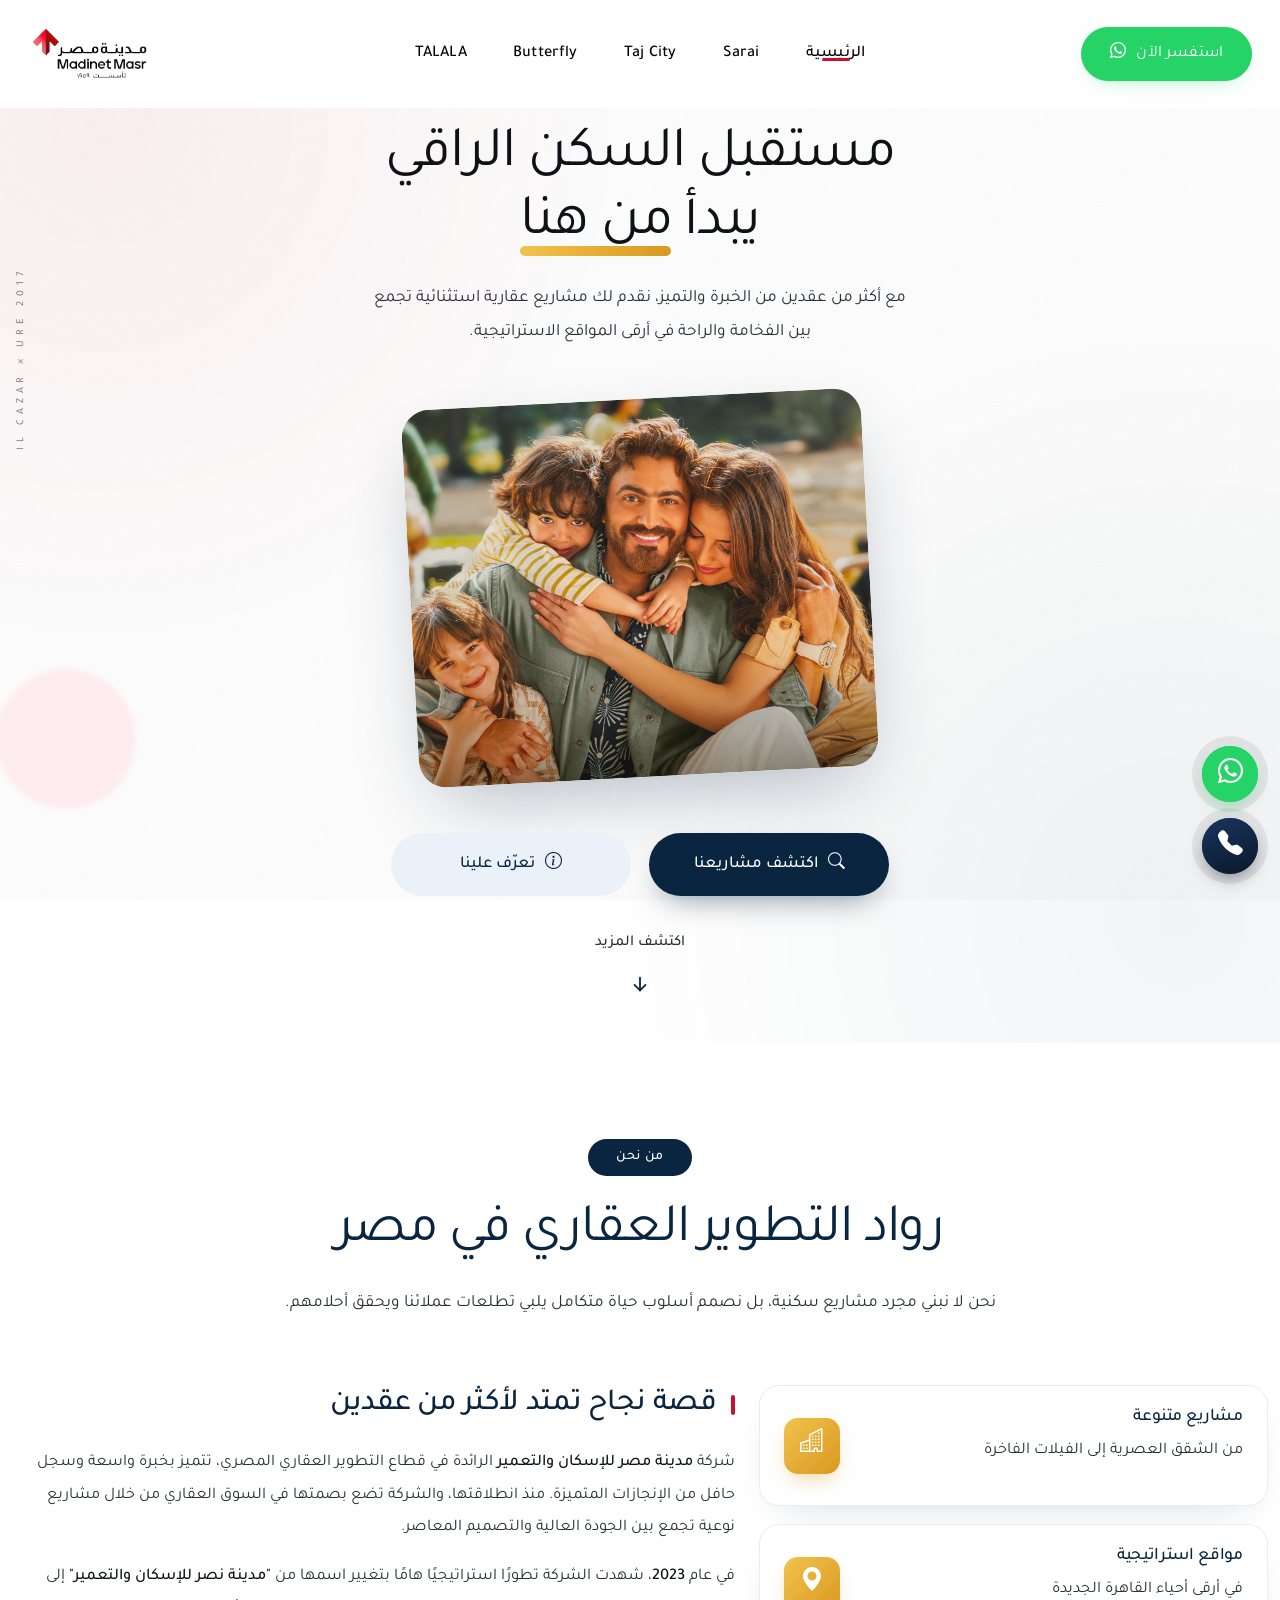
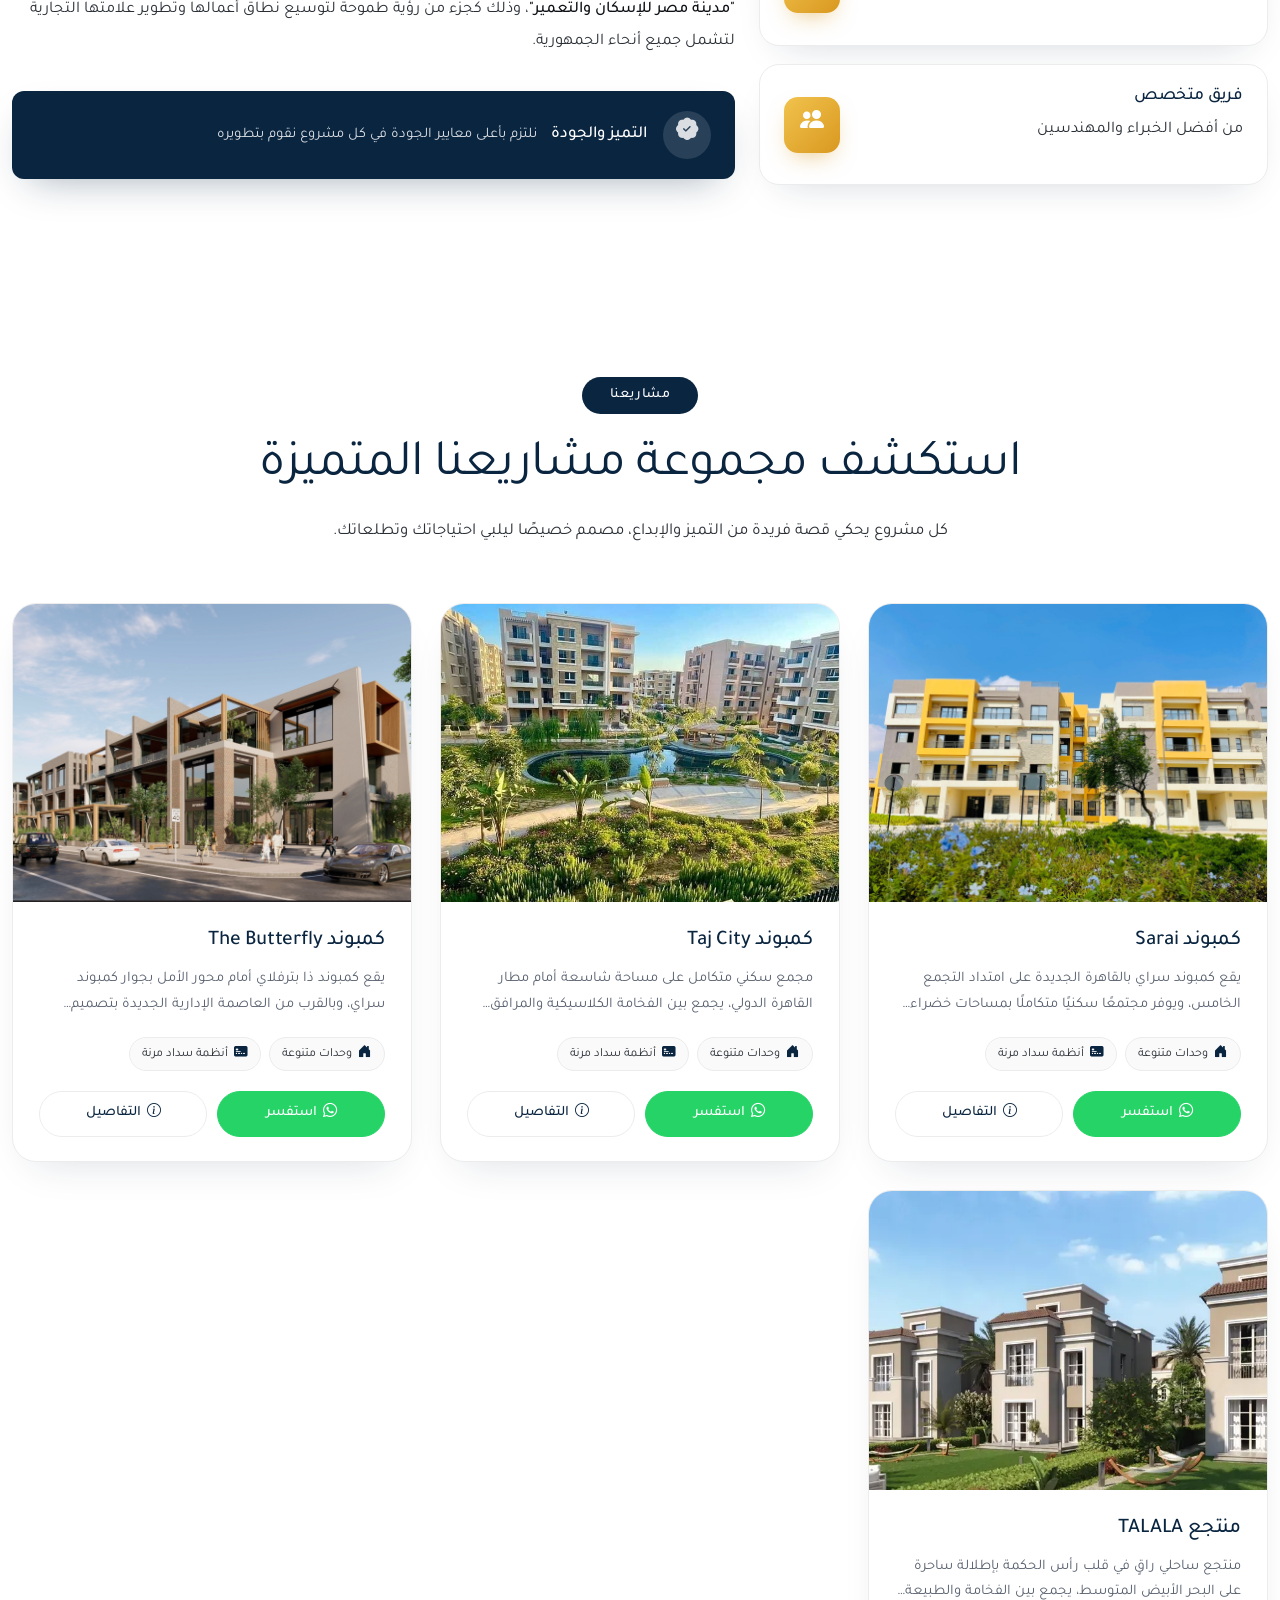
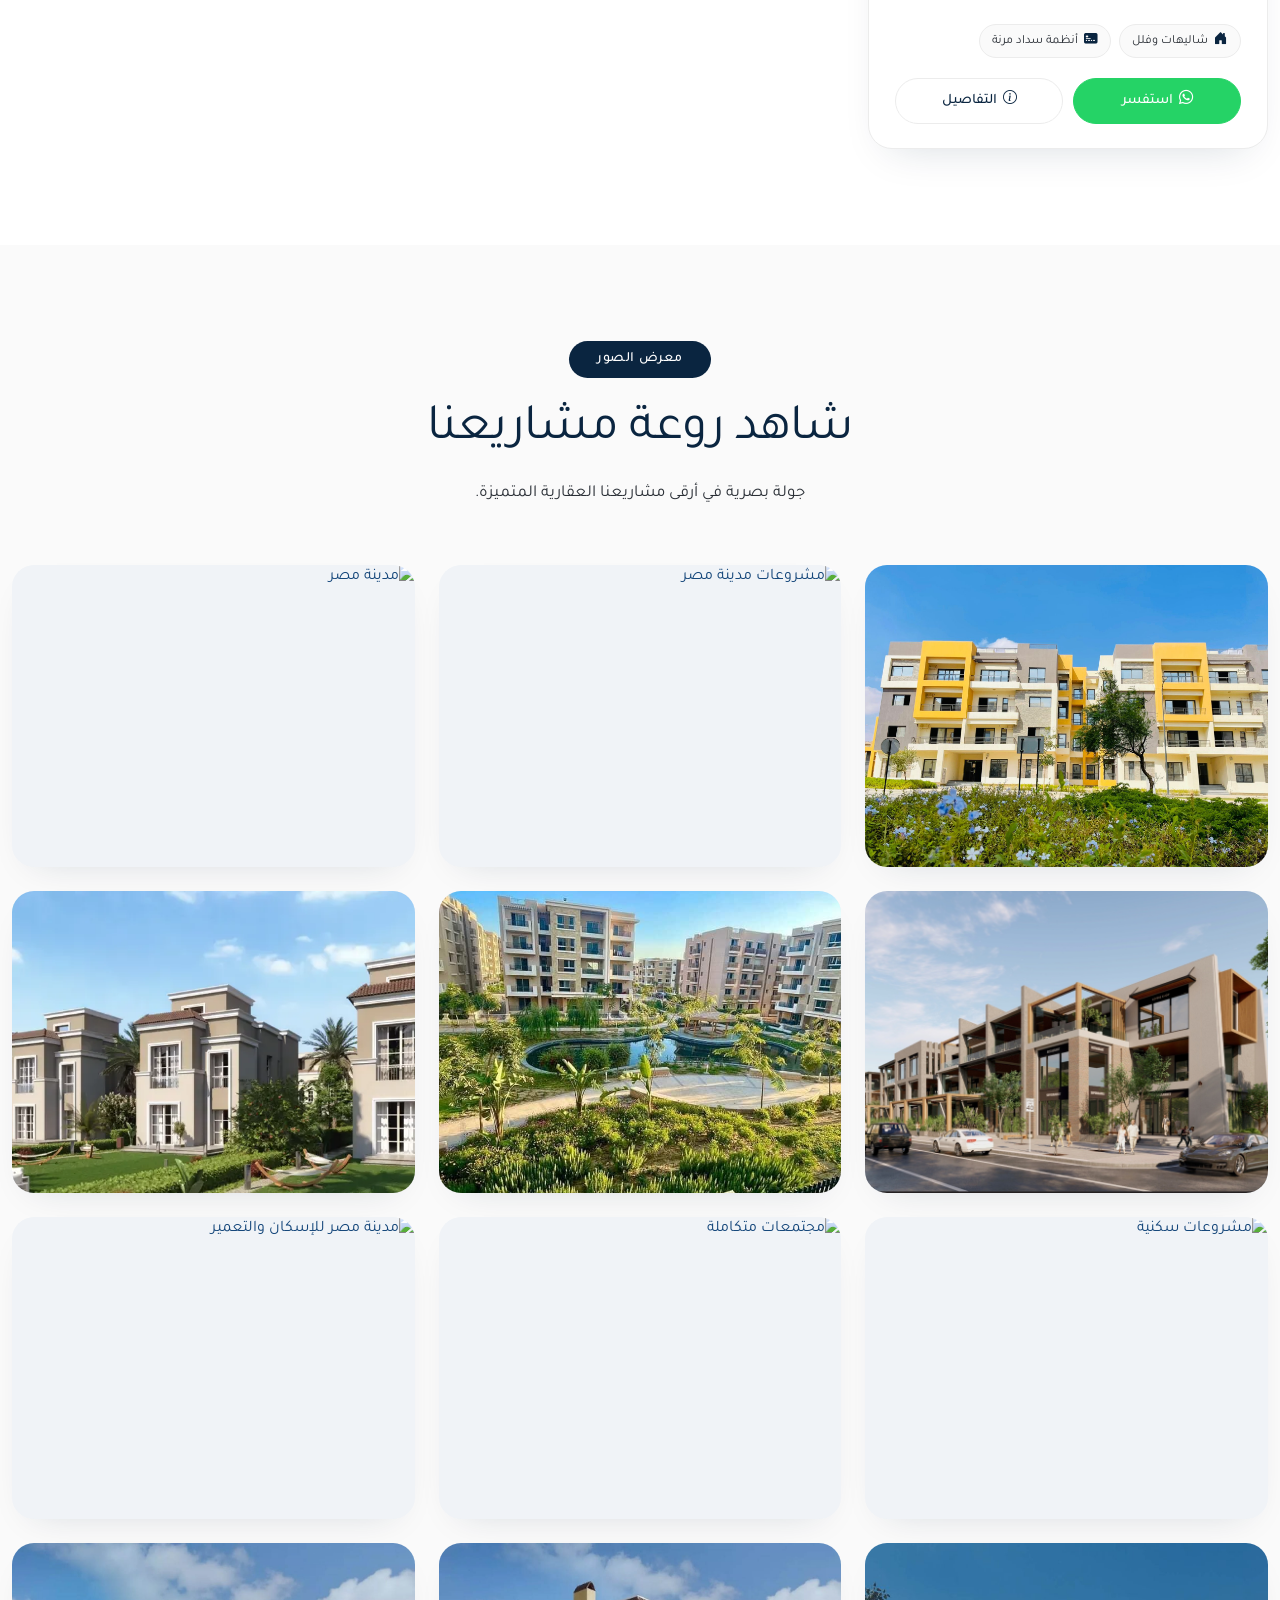
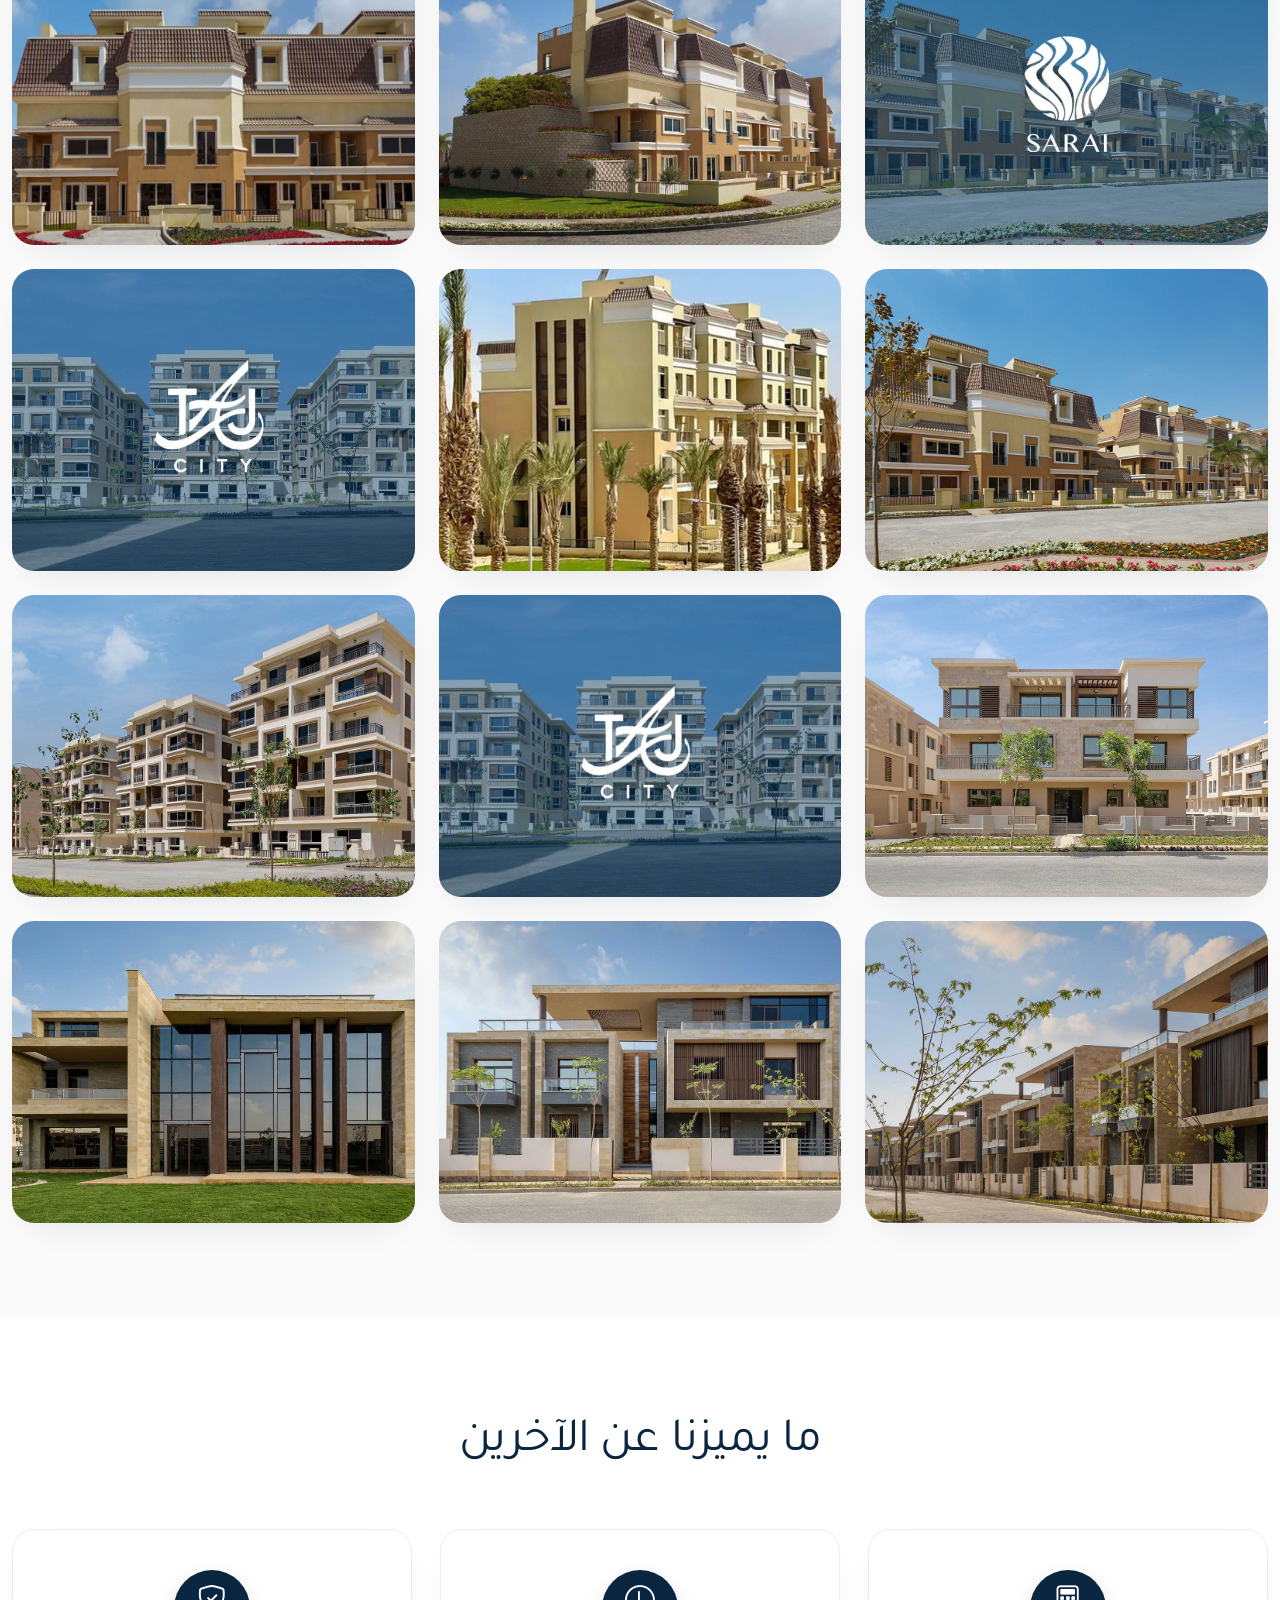
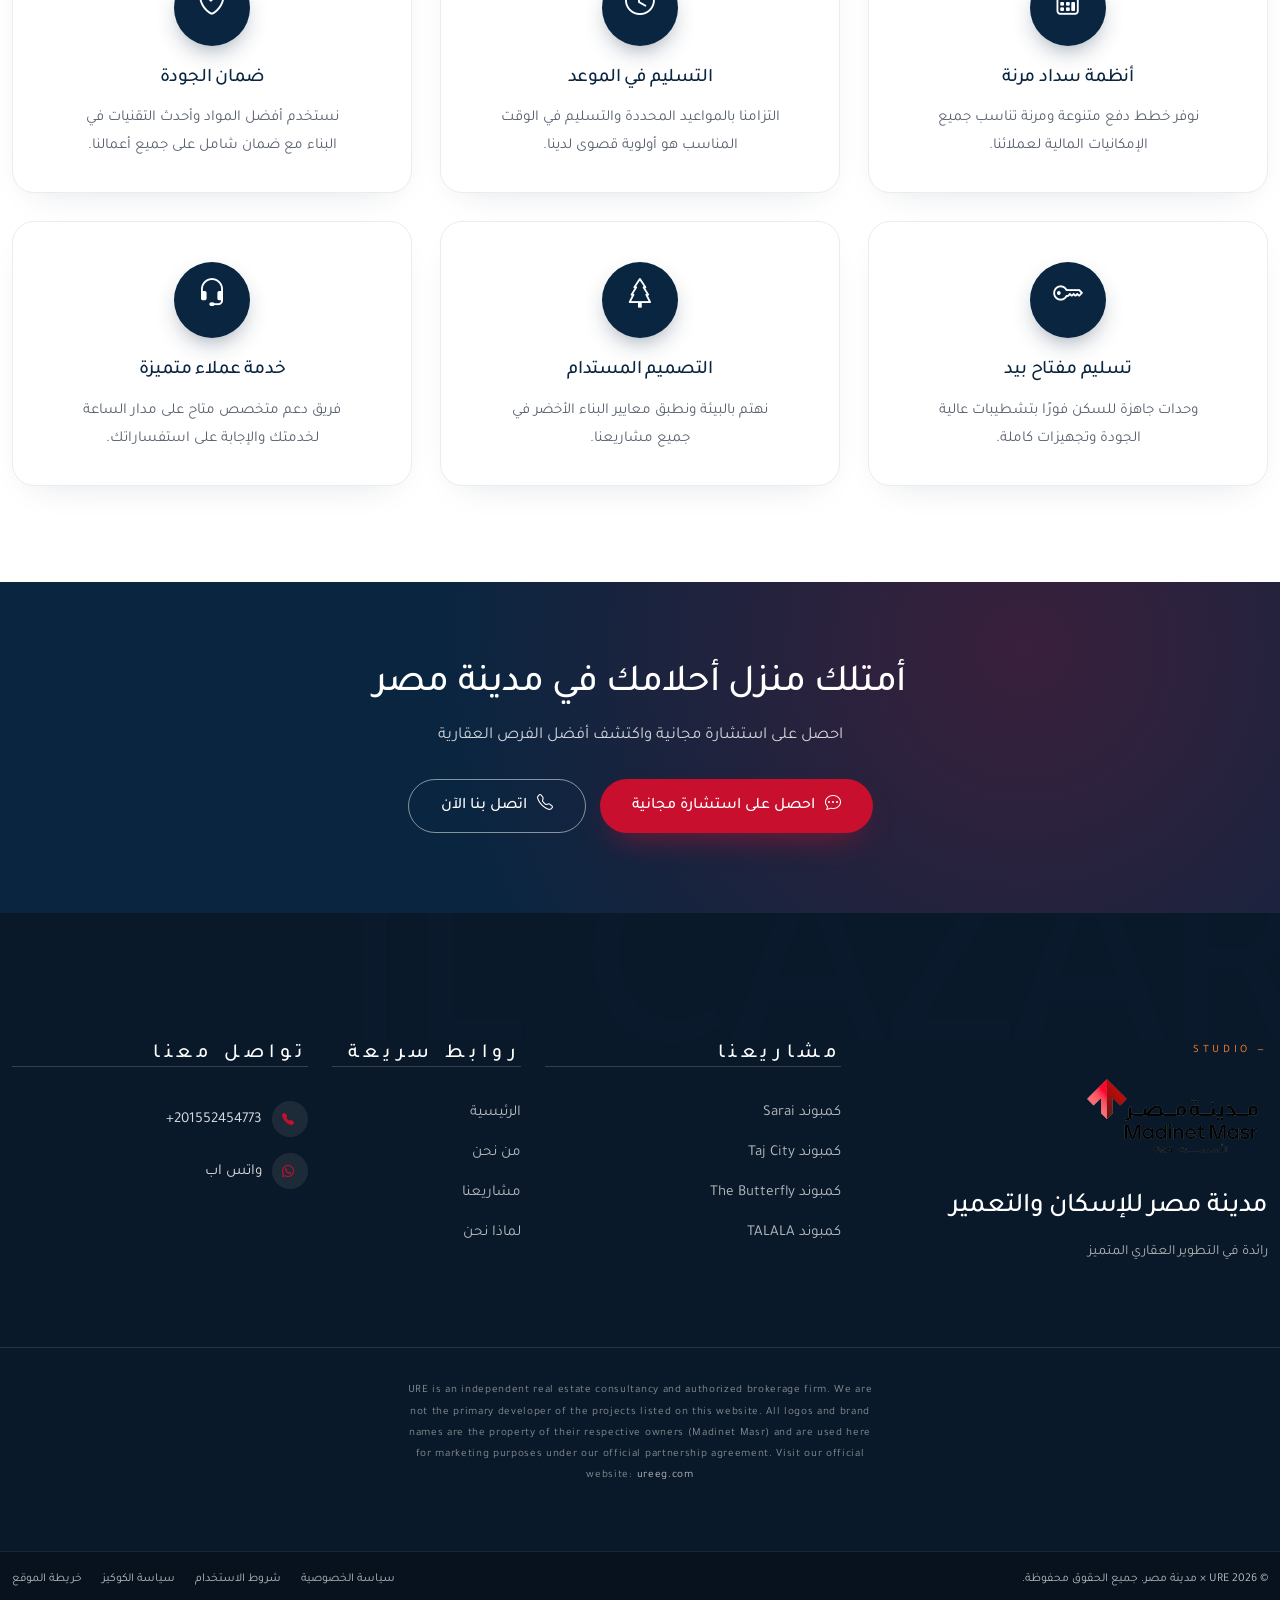
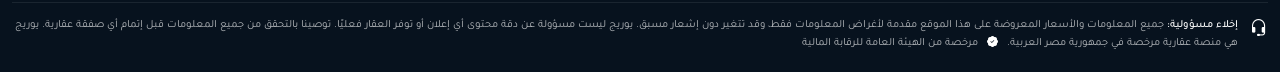
==== commit 4737d52c: "eidt" ====
--- a/index.html
+++ b/index.html
@@ -45,30 +45,30 @@
 
     <div class="container-fluid container-xl header-inner" dir="rtl">
 
-      <!-- Right side (RTL start): WhatsApp CTA -->
+      <!-- Right side (RTL start): Logo -->
       <div class="header-side header-side-start">
+        <a href="#hero" class="header-brand" aria-label="مدينة مصر">
+          <img src="assets/img/logo.webp" alt="مدينة مصر للإسكان والتعمير">
+        </a>
+      </div>
+
+      <!-- Center: Desktop nav links (project names) -->
+      <nav class="ure-navmenu d-none d-lg-flex align-items-center" dir="rtl">
+        <a href="#hero" class="active">الرئيسية</a>
+        <a href="#projects">
+          Sarai
+        </a>
+        <a href="#projects">Taj City</a>
+        <a href="#projects">Butterfly</a>
+        <a href="#projects">TALALA</a>
+      </nav>
+
+      <!-- Left side (RTL end): WhatsApp CTA + Hamburger -->
+      <div class="header-side header-side-end">
         <a class="btn-getstarted btn-whatsapp" href="https://wa.me/201552454773" target="_blank" rel="noopener" aria-label="تواصل عبر واتساب">
           <i class="bi bi-whatsapp" aria-hidden="true"></i>
           <span class="btn-label">استفسر الآن</span>
         </a>
-      </div>
-
-      <!-- Center: Desktop nav links -->
-      <nav class="ure-navmenu d-none d-lg-flex align-items-center">
-        <a href="#hero" class="active">الرئيسية</a>
-        <a href="#projects">مشاريعنا</a>
-        <a href="#about">من نحن</a>
-        <a href="#why">لماذا نحن</a>
-        <a href="#contact-cta">تواصل معنا</a>
-      </nav>
-
-      <!-- Center: Mobile-only logo -->
-      <a href="#hero" class="header-mobile-logo d-lg-none" aria-label="مدينة مصر">
-        <img src="assets/img/logo.webp" alt="مدينة مصر">
-      </a>
-
-      <!-- Left side (RTL end): Hamburger on mobile -->
-      <div class="header-side header-side-end">
         <button class="ure-mobile-toggle d-lg-none" id="ureMobileToggle" aria-label="القائمة">
           <span></span><span></span><span></span>
         </button>
@@ -262,7 +262,6 @@
           <article class="project-show-card" data-aos="fade-up" data-aos-delay="0">
             <div class="img-wrap">
               <img src="assets/img/sarai.jpg" alt="كمبوند سراي - مدينة مصر" loading="lazy">
-              <span class="new-badge">لونش جديد</span>
               <div class="meta-top">
                 <span class="meta-pill"><i class="bi bi-geo-alt-fill"></i> القاهرة الجديدة</span>
                 <span class="meta-pill"><i class="bi bi-bounding-box"></i> +500 فدان</span>
@@ -296,7 +295,6 @@
           <article class="project-show-card" data-aos="fade-up" data-aos-delay="80">
             <div class="img-wrap">
               <img src="assets/img/tajcity.jpg" alt="كمبوند تاج سيتي - مدينة مصر" loading="lazy">
-              <span class="new-badge">لونش جديد</span>
               <div class="meta-top">
                 <span class="meta-pill"><i class="bi bi-geo-alt-fill"></i> القاهرة الجديدة</span>
                 <span class="meta-pill"><i class="bi bi-bounding-box"></i> +900 فدان</span>
@@ -330,7 +328,6 @@
           <article class="project-show-card" data-aos="fade-up" data-aos-delay="160">
             <div class="img-wrap">
               <img src="assets/img/butterfly.jpg" alt="The Butterfly - مدينة مصر" loading="lazy">
-              <span class="new-badge">لونش جديد</span>
               <div class="meta-top">
                 <span class="meta-pill"><i class="bi bi-geo-alt-fill"></i> شرق القاهرة</span>
                 <span class="meta-pill"><i class="bi bi-stars"></i> طرح أول</span>
@@ -364,7 +361,6 @@
           <article class="project-show-card" data-aos="fade-up" data-aos-delay="240">
             <div class="img-wrap">
               <img src="assets/img/talala.webp" alt="TALALA - مدينة مصر" loading="lazy">
-              <span class="new-badge">لونش جديد</span>
               <div class="meta-top">
                 <span class="meta-pill"><i class="bi bi-geo-alt-fill"></i> رأس الحكمة</span>
                 <span class="meta-pill"><i class="bi bi-water"></i> ساحلي فاخر</span>
@@ -412,86 +408,182 @@
 
         <div class="gallery-grid">
 
-          <div class="gallery-item" data-aos="fade-up" data-aos-delay="0">
+          <a href="assets/img/sarai.jpg" class="gallery-item glightbox" data-gallery="madinet-masr" data-aos="fade-up" data-aos-delay="0">
             <img src="assets/img/sarai.jpg" alt="كمبوند سراي" loading="lazy">
             <div class="gallery-overlay">
               <span class="gallery-overlay-icon"><i class="bi bi-arrows-fullscreen"></i></span>
               <span class="gallery-overlay-text">عرض بحجم كامل</span>
             </div>
-          </div>
-
-
-          <div class="gallery-item" data-aos="fade-up" data-aos-delay="60">
+          </a>
+
+
+          <a href="assets/img/east/1.webp" class="gallery-item glightbox" data-gallery="madinet-masr" data-aos="fade-up" data-aos-delay="60">
             <img src="assets/img/east/1.webp" alt="مشروعات مدينة مصر" loading="lazy">
             <div class="gallery-overlay">
               <span class="gallery-overlay-icon"><i class="bi bi-arrows-fullscreen"></i></span>
               <span class="gallery-overlay-text">عرض بحجم كامل</span>
             </div>
-          </div>
-
-
-          <div class="gallery-item" data-aos="fade-up" data-aos-delay="120">
+          </a>
+
+
+          <a href="assets/img/east/2.webp" class="gallery-item glightbox" data-gallery="madinet-masr" data-aos="fade-up" data-aos-delay="120">
             <img src="assets/img/east/2.webp" alt="مدينة مصر" loading="lazy">
             <div class="gallery-overlay">
               <span class="gallery-overlay-icon"><i class="bi bi-arrows-fullscreen"></i></span>
               <span class="gallery-overlay-text">عرض بحجم كامل</span>
             </div>
-          </div>
-
-
-          <div class="gallery-item" data-aos="fade-up" data-aos-delay="0">
+          </a>
+
+
+          <a href="assets/img/butterfly.jpg" class="gallery-item glightbox" data-gallery="madinet-masr" data-aos="fade-up" data-aos-delay="0">
             <img src="assets/img/butterfly.jpg" alt="The Butterfly" loading="lazy">
             <div class="gallery-overlay">
               <span class="gallery-overlay-icon"><i class="bi bi-arrows-fullscreen"></i></span>
               <span class="gallery-overlay-text">عرض بحجم كامل</span>
             </div>
-          </div>
-
-
-          <div class="gallery-item" data-aos="fade-up" data-aos-delay="60">
+          </a>
+
+
+          <a href="assets/img/tajcity.jpg" class="gallery-item glightbox" data-gallery="madinet-masr" data-aos="fade-up" data-aos-delay="60">
             <img src="assets/img/tajcity.jpg" alt="كمبوند تاج سيتي" loading="lazy">
             <div class="gallery-overlay">
               <span class="gallery-overlay-icon"><i class="bi bi-arrows-fullscreen"></i></span>
               <span class="gallery-overlay-text">عرض بحجم كامل</span>
             </div>
-          </div>
-
-
-          <div class="gallery-item" data-aos="fade-up" data-aos-delay="120">
+          </a>
+
+
+          <a href="assets/img/talala.webp" class="gallery-item glightbox" data-gallery="madinet-masr" data-aos="fade-up" data-aos-delay="120">
             <img src="assets/img/talala.webp" alt="منتجع TALALA" loading="lazy">
             <div class="gallery-overlay">
               <span class="gallery-overlay-icon"><i class="bi bi-arrows-fullscreen"></i></span>
               <span class="gallery-overlay-text">عرض بحجم كامل</span>
             </div>
-          </div>
-
-
-          <div class="gallery-item" data-aos="fade-up" data-aos-delay="0">
+          </a>
+
+
+          <a href="assets/img/new/1.png" class="gallery-item glightbox" data-gallery="madinet-masr" data-aos="fade-up" data-aos-delay="0">
             <img src="assets/img/new/1.png" alt="مشروعات سكنية" loading="lazy">
             <div class="gallery-overlay">
               <span class="gallery-overlay-icon"><i class="bi bi-arrows-fullscreen"></i></span>
               <span class="gallery-overlay-text">عرض بحجم كامل</span>
             </div>
-          </div>
-
-
-          <div class="gallery-item" data-aos="fade-up" data-aos-delay="60">
+          </a>
+
+
+          <a href="assets/img/new/2.png" class="gallery-item glightbox" data-gallery="madinet-masr" data-aos="fade-up" data-aos-delay="60">
             <img src="assets/img/new/2.png" alt="مجتمعات متكاملة" loading="lazy">
             <div class="gallery-overlay">
               <span class="gallery-overlay-icon"><i class="bi bi-arrows-fullscreen"></i></span>
               <span class="gallery-overlay-text">عرض بحجم كامل</span>
             </div>
-          </div>
-
-
-          <div class="gallery-item" data-aos="fade-up" data-aos-delay="120">
+          </a>
+
+
+          <a href="assets/img/ogami/1.webp" class="gallery-item glightbox" data-gallery="madinet-masr" data-aos="fade-up" data-aos-delay="120">
             <img src="assets/img/ogami/1.webp" alt="مدينة مصر للإسكان والتعمير" loading="lazy">
             <div class="gallery-overlay">
               <span class="gallery-overlay-icon"><i class="bi bi-arrows-fullscreen"></i></span>
               <span class="gallery-overlay-text">عرض بحجم كامل</span>
             </div>
-          </div>
-
+          </a>
+
+
+        <a href="assets/img/gallary/imageye___-_imgi_3_saraihover-1024x576.jpg" class="gallery-item glightbox" data-gallery="madinet-masr" data-aos="fade-up" data-aos-delay="0">
+            <img src="assets/img/gallary/imageye___-_imgi_3_saraihover-1024x576.jpg" alt="كمبوند سراي" loading="lazy">
+            <div class="gallery-overlay">
+              <span class="gallery-overlay-icon"><i class="bi bi-arrows-fullscreen"></i></span>
+              <span class="gallery-overlay-text">عرض بحجم كامل</span>
+            </div>
+          </a>
+
+          <a href="assets/img/gallary/imageye___-_imgi_14_s1-1.jpg" class="gallery-item glightbox" data-gallery="madinet-masr" data-aos="fade-up" data-aos-delay="60">
+            <img src="assets/img/gallary/imageye___-_imgi_14_s1-1.jpg" alt="مشروع سراي - منظر 1" loading="lazy">
+            <div class="gallery-overlay">
+              <span class="gallery-overlay-icon"><i class="bi bi-arrows-fullscreen"></i></span>
+              <span class="gallery-overlay-text">عرض بحجم كامل</span>
+            </div>
+          </a>
+
+          <a href="assets/img/gallary/imageye___-_imgi_13_s2-1.jpg" class="gallery-item glightbox" data-gallery="madinet-masr" data-aos="fade-up" data-aos-delay="120">
+            <img src="assets/img/gallary/imageye___-_imgi_13_s2-1.jpg" alt="مشروع سراي - منظر 2" loading="lazy">
+            <div class="gallery-overlay">
+              <span class="gallery-overlay-icon"><i class="bi bi-arrows-fullscreen"></i></span>
+              <span class="gallery-overlay-text">عرض بحجم كامل</span>
+            </div>
+          </a>
+
+          <a href="assets/img/gallary/imageye___-_imgi_16_s3-1.jpg" class="gallery-item glightbox" data-gallery="madinet-masr" data-aos="fade-up" data-aos-delay="0">
+            <img src="assets/img/gallary/imageye___-_imgi_16_s3-1.jpg" alt="مشروع سراي - منظر 3" loading="lazy">
+            <div class="gallery-overlay">
+              <span class="gallery-overlay-icon"><i class="bi bi-arrows-fullscreen"></i></span>
+              <span class="gallery-overlay-text">عرض بحجم كامل</span>
+            </div>
+          </a>
+
+          <a href="assets/img/gallary/imageye___-_imgi_12_s6.jpg" class="gallery-item glightbox" data-gallery="madinet-masr" data-aos="fade-up" data-aos-delay="60">
+            <img src="assets/img/gallary/imageye___-_imgi_12_s6.jpg" alt="مشروع سراي - فيلات" loading="lazy">
+            <div class="gallery-overlay">
+              <span class="gallery-overlay-icon"><i class="bi bi-arrows-fullscreen"></i></span>
+              <span class="gallery-overlay-text">عرض بحجم كامل</span>
+            </div>
+          </a>
+
+          <a href="assets/img/gallary/imageye___-_imgi_2_tajhover-1024x576.jpg" class="gallery-item glightbox" data-gallery="madinet-masr" data-aos="fade-up" data-aos-delay="120">
+            <img src="assets/img/gallary/imageye___-_imgi_2_tajhover-1024x576.jpg" alt="كمبوند تاج سيتي" loading="lazy">
+            <div class="gallery-overlay">
+              <span class="gallery-overlay-icon"><i class="bi bi-arrows-fullscreen"></i></span>
+              <span class="gallery-overlay-text">عرض بحجم كامل</span>
+            </div>
+          </a>
+
+          <a href="assets/img/gallary/imageye___-_imgi_10_taj-1.jpg" class="gallery-item glightbox" data-gallery="madinet-masr" data-aos="fade-up" data-aos-delay="0">
+            <img src="assets/img/gallary/imageye___-_imgi_10_taj-1.jpg" alt="تاج سيتي - منظر عام" loading="lazy">
+            <div class="gallery-overlay">
+              <span class="gallery-overlay-icon"><i class="bi bi-arrows-fullscreen"></i></span>
+              <span class="gallery-overlay-text">عرض بحجم كامل</span>
+            </div>
+          </a>
+
+          <a href="assets/img/gallary/imageye___-_imgi_33_tajhover-768x432.jpg" class="gallery-item glightbox" data-gallery="madinet-masr" data-aos="fade-up" data-aos-delay="60">
+            <img src="assets/img/gallary/imageye___-_imgi_33_tajhover-768x432.jpg" alt="تاج سيتي - تفاصيل" loading="lazy">
+            <div class="gallery-overlay">
+              <span class="gallery-overlay-icon"><i class="bi bi-arrows-fullscreen"></i></span>
+              <span class="gallery-overlay-text">عرض بحجم كامل</span>
+            </div>
+          </a>
+
+          <a href="assets/img/gallary/imageye___-_imgi_5_taj-apts.jpg" class="gallery-item glightbox" data-gallery="madinet-masr" data-aos="fade-up" data-aos-delay="120">
+            <img src="assets/img/gallary/imageye___-_imgi_5_taj-apts.jpg" alt="تاج سيتي - شقق" loading="lazy">
+            <div class="gallery-overlay">
+              <span class="gallery-overlay-icon"><i class="bi bi-arrows-fullscreen"></i></span>
+              <span class="gallery-overlay-text">عرض بحجم كامل</span>
+            </div>
+          </a>
+
+          <a href="assets/img/gallary/imageye___-_imgi_6_taj-town.jpg" class="gallery-item glightbox" data-gallery="madinet-masr" data-aos="fade-up" data-aos-delay="0">
+            <img src="assets/img/gallary/imageye___-_imgi_6_taj-town.jpg" alt="تاج سيتي - تاون هاوس" loading="lazy">
+            <div class="gallery-overlay">
+              <span class="gallery-overlay-icon"><i class="bi bi-arrows-fullscreen"></i></span>
+              <span class="gallery-overlay-text">عرض بحجم كامل</span>
+            </div>
+          </a>
+
+          <a href="assets/img/gallary/imageye___-_imgi_7_taj-twin-1.jpg" class="gallery-item glightbox" data-gallery="madinet-masr" data-aos="fade-up" data-aos-delay="60">
+            <img src="assets/img/gallary/imageye___-_imgi_7_taj-twin-1.jpg" alt="تاج سيتي - توين هاوس" loading="lazy">
+            <div class="gallery-overlay">
+              <span class="gallery-overlay-icon"><i class="bi bi-arrows-fullscreen"></i></span>
+              <span class="gallery-overlay-text">عرض بحجم كامل</span>
+            </div>
+          </a>
+
+          <a href="assets/img/gallary/imageye___-_imgi_8_taj-standalone.jpg" class="gallery-item glightbox" data-gallery="madinet-masr" data-aos="fade-up" data-aos-delay="120">
+            <img src="assets/img/gallary/imageye___-_imgi_8_taj-standalone.jpg" alt="تاج سيتي - فيلات مستقلة" loading="lazy">
+            <div class="gallery-overlay">
+              <span class="gallery-overlay-icon"><i class="bi bi-arrows-fullscreen"></i></span>
+              <span class="gallery-overlay-text">عرض بحجم كامل</span>
+            </div>
+          </a>
 
         </div>
       </div>
@@ -946,6 +1038,20 @@
 
   
 
+  <script>
+    // Mobile nav toggle
+    (function(){
+      var t = document.getElementById('ureMobileToggle');
+      var m = document.getElementById('ureMobileMenu');
+      if (t && m) {
+        t.addEventListener('click', function(){
+          t.classList.toggle('open');
+          m.classList.toggle('open');
+        });
+      }
+    })();
+  </script>
+
   <!-- Vendor JS Files -->
   <script src="assets/vendor/bootstrap/js/bootstrap.bundle.min.js"></script>
   <script src="assets/vendor/aos/aos.js"></script>
--- a/assets/css/redesign.css
+++ b/assets/css/redesign.css
@@ -70,7 +70,7 @@
   letter-spacing: -0.01em;
   line-height: 1.18;
 }
-h2{ font-weight: 700; }
+h2{ font-weight: 500; }
 
 p{ color: var(--ink-2); line-height: 1.85; }
 
@@ -78,6 +78,15 @@
 a:hover{ color: var(--red); }
 
 ::selection{ background: var(--red); color:#fff; }
+
+/* Lighter font weights — remove bold across the site */
+strong, b{ font-weight: 500 !important; }
+h1, h2, h3, h4, h5, h6{ font-weight: 500 !important; }
+.hero-headline, .about-main-title, .why-main-title,
+.projects-showcase-header h2, .gallery-v2 h2,
+.cta-banner h2, .footer-brand-name{
+  font-weight: 600 !important;
+}
 
 img{ display:block; max-width:100%; }
 
@@ -134,7 +143,7 @@
   border: 1px solid var(--red) !important;
   padding: 12px 28px !important;
   border-radius: var(--r-pill) !important;
-  font-weight: 600 !important;
+  font-weight: 400 !important;
   font-size: 0.95rem !important;
   letter-spacing: 0.01em;
   display: inline-flex;
@@ -209,7 +218,7 @@
   padding: 14px 22px;
   display:block;
   margin-top: 20px;
-  font-weight: 600;
+  font-weight: 400;
 }
 
 /* ---------- 4. HERO (split layout) ---------- */
@@ -245,7 +254,7 @@
 /* Headline */
 #hero.hero h1.hero-headline{
   font-size: clamp(2rem, 4.6vw, 3.6rem) !important;
-  font-weight: 900 !important;
+  font-weight: 400 !important;
   color: var(--ink) !important;
   line-height: 1.18;
   letter-spacing: -0.02em;
@@ -305,7 +314,7 @@
 }
 .hero-stat .num{
   font-size: 1.85rem;
-  font-weight: 900;
+  font-weight: 400;
   color: var(--red);
   line-height: 1;
   letter-spacing: -0.02em;
@@ -375,7 +384,7 @@
   color: #fff !important;
   padding: 14px 30px !important;
   border-radius: var(--r-pill) !important;
-  font-weight: 700 !important;
+  font-weight: 500 !important;
   text-decoration: none !important;
   display: inline-flex;
   align-items: center;
@@ -398,7 +407,7 @@
   color: var(--blue) !important;
   padding: 14px 30px !important;
   border-radius: var(--r-pill) !important;
-  font-weight: 700 !important;
+  font-weight: 500 !important;
   text-decoration: none !important;
   display: inline-flex;
   align-items: center;
@@ -415,7 +424,7 @@
 }
 
 /* Tilted image */
-.hero-img-col{ position: relative; }
+.hero-img-col{ position: relative; display: flex; justify-content: center; }
 .hero-img-tilt{
   position: relative;
   border-radius: 28px;
@@ -424,11 +433,13 @@
   box-shadow: 0 30px 80px -22px rgba(10,37,64,.32);
   animation: tilt-in 1000ms var(--ease-out) 200ms backwards;
   transition: transform 600ms var(--ease-out);
+  width: 80%;
+  max-width: 460px;
 }
 .hero-img-tilt:hover{ transform: rotate(-1.2deg) translateY(-4px); }
 .hero-img-tilt img{
   width: 100%;
-  height: clamp(380px, 60vh, 600px);
+  height: clamp(280px, 42vh, 420px);
   object-fit: cover;
   display: block;
 }
@@ -508,14 +519,14 @@
 .section-title{ position: relative; }
 .section-title h2{
   font-size: clamp(1.6rem, 3vw, 2.5rem) !important;
-  font-weight: 800 !important;
+  font-weight: 500 !important;
   margin-bottom: 8px !important;
 }
 .section-title h2::before{
   content: "—";
   color: var(--red);
   margin-left: 10px;
-  font-weight: 700;
+  font-weight: 500;
 }
 .section-title p{
   color: var(--ink-3);
@@ -543,7 +554,7 @@
 }
 .ure-gallery-title{
   font-size: clamp(1.6rem, 3vw, 2.4rem) !important;
-  font-weight: 800;
+  font-weight: 500;
   text-align: center;
   margin-bottom: 12px;
 }
@@ -574,7 +585,7 @@
   display: inline-block;
   background: rgba(255,255,255,.95);
   color: var(--ink) !important;
-  font-weight: 700;
+  font-weight: 500;
   padding: 8px 22px;
   border-radius: var(--r-pill);
   letter-spacing: 0.02em;
@@ -623,7 +634,7 @@
 }
 .lavista-mini-locations h4{
   color: var(--ink) !important;
-  font-weight: 800 !important;
+  font-weight: 500 !important;
   letter-spacing: 0.02em;
 }
 .lavista-mini-locations h4::after{
@@ -669,7 +680,7 @@
   padding: 3px 8px;
   border-radius: var(--r-pill);
   font-size: 0.7rem;
-  font-weight: 700;
+  font-weight: 500;
 }
 .locations-list a.location-new small{ background: var(--red); color:#fff; }
 
@@ -690,7 +701,7 @@
   padding: 6px 14px;
   border-radius: var(--r-pill);
   font-size: 0.78rem;
-  font-weight: 700;
+  font-weight: 500;
   letter-spacing: 0.06em;
   text-transform: uppercase;
   margin-bottom: 18px;
@@ -709,7 +720,7 @@
 
 .new-launch-section h2{
   font-size: clamp(1.7rem, 3vw, 2.6rem) !important;
-  font-weight: 800 !important;
+  font-weight: 500 !important;
   margin-bottom: 6px;
   color: var(--ink) !important;
 }
@@ -833,7 +844,7 @@
 }
 .project-content h3{
   font-size: 1.4rem;
-  font-weight: 800;
+  font-weight: 500;
   margin: 0 0 10px;
   color: var(--ink) !important;
 }
@@ -919,7 +930,7 @@
 #staticBackdrop .modal-body{ padding: 36px !important; }
 #staticBackdrop h3{
   color: var(--ink) !important;
-  font-weight: 800 !important;
+  font-weight: 500 !important;
   font-size: 1.45rem !important;
 }
 #staticBackdrop p{ color: var(--ink-3); }
@@ -996,7 +1007,7 @@
 }
 .footer-brand-name{
   color: #fff !important;
-  font-weight: 800 !important;
+  font-weight: 500 !important;
   font-size: 1.7rem !important;
   margin: 0 0 14px;
   line-height: 1.3;
@@ -1012,7 +1023,7 @@
 .footer h4{
   color: #fff !important;
   font-size: 1.25rem !important;
-  font-weight: 800 !important;
+  font-weight: 500 !important;
   margin: 0 0 26px !important;
   padding: 0 !important;
   text-align: right;
@@ -1214,13 +1225,13 @@
   padding: 8px 28px;
   border-radius: var(--r-pill);
   font-size: 0.88rem;
-  font-weight: 700;
+  font-weight: 500;
   letter-spacing: 0.04em;
   margin-bottom: 24px;
 }
 .about-v2 .about-main-title{
   font-size: clamp(1.9rem, 4.4vw, 3.4rem) !important;
-  font-weight: 900 !important;
+  font-weight: 400 !important;
   color: var(--blue) !important;
   margin: 0 0 22px;
   line-height: 1.2;
@@ -1237,7 +1248,7 @@
 /* Story title (right column) */
 .about-v2 .about-story-title{
   font-size: clamp(1.4rem, 2.4vw, 2rem) !important;
-  font-weight: 800 !important;
+  font-weight: 500 !important;
   color: var(--blue) !important;
   margin: 0 0 22px;
   position: relative;
@@ -1260,7 +1271,7 @@
   line-height: 2;
   margin-bottom: 18px;
 }
-.about-v2 p strong{ color: var(--ink); font-weight: 700; }
+.about-v2 p strong{ color: var(--ink); font-weight: 500; }
 
 /* Feature cards (left column) */
 .about-feature-card{
@@ -1289,7 +1300,7 @@
 }
 .about-feature-card h4{
   font-size: 1.1rem !important;
-  font-weight: 800 !important;
+  font-weight: 500 !important;
   color: var(--blue) !important;
   margin: 0 0 6px !important;
 }
@@ -1349,7 +1360,7 @@
 }
 .about-quality-badge strong{
   font-size: 1.05rem;
-  font-weight: 800;
+  font-weight: 500;
   color: #fff;
 }
 .about-quality-badge span{
@@ -1376,7 +1387,7 @@
   font-size: 0.82rem;
   letter-spacing: 0.18em;
   text-transform: uppercase;
-  font-weight: 700;
+  font-weight: 500;
   margin-bottom: 14px;
   padding-bottom: 8px;
   position: relative;
@@ -1390,7 +1401,7 @@
 }
 .about-section .section-h2{
   font-size: clamp(1.7rem, 3vw, 2.4rem) !important;
-  font-weight: 800 !important;
+  font-weight: 500 !important;
   margin-bottom: 22px;
   color: var(--ink) !important;
   line-height: 1.2;
@@ -1431,13 +1442,13 @@
 .about-stat-num{
   color: var(--red);
   font-size: 2rem;
-  font-weight: 900;
+  font-weight: 400;
   line-height: 1;
 }
 .about-stat-label{
   color: var(--ink-2);
   font-size: 0.88rem;
-  font-weight: 600;
+  font-weight: 400;
 }
 
 /* ---------- 17a-v3. PROJECTS SHOWCASE ---------- */
@@ -1455,13 +1466,13 @@
   padding: 8px 28px;
   border-radius: var(--r-pill);
   font-size: 0.88rem;
-  font-weight: 700;
+  font-weight: 500;
   letter-spacing: 0.04em;
   margin-bottom: 22px;
 }
 .projects-showcase-header h2{
   font-size: clamp(1.9rem, 4.4vw, 3.2rem) !important;
-  font-weight: 900 !important;
+  font-weight: 400 !important;
   color: var(--blue) !important;
   margin: 0 0 18px;
   line-height: 1.2;
@@ -1529,7 +1540,7 @@
   padding: 6px 14px;
   border-radius: var(--r-pill);
   font-size: 0.78rem;
-  font-weight: 700;
+  font-weight: 500;
   z-index: 2;
   box-shadow: 0 8px 18px -6px rgba(37,211,102,.5);
 }
@@ -1556,7 +1567,7 @@
   padding: 6px 12px;
   border-radius: var(--r-pill);
   font-size: 0.82rem;
-  font-weight: 600;
+  font-weight: 400;
   display: inline-flex;
   align-items: center;
   gap: 6px;
@@ -1582,7 +1593,7 @@
   color: var(--blue) !important;
   padding: 12px 26px;
   border-radius: var(--r-pill);
-  font-weight: 700;
+  font-weight: 500;
   text-decoration: none !important;
   display: inline-flex;
   align-items: center;
@@ -1614,7 +1625,7 @@
 }
 .project-show-card h3{
   color: var(--blue) !important;
-  font-weight: 800 !important;
+  font-weight: 500 !important;
   font-size: 1.3rem !important;
   margin: 0 0 12px !important;
   line-height: 1.3;
@@ -1642,7 +1653,7 @@
   padding: 6px 12px;
   border-radius: var(--r-pill);
   font-size: 0.78rem;
-  font-weight: 600;
+  font-weight: 400;
   display: inline-flex;
   align-items: center;
   gap: 6px;
@@ -1660,7 +1671,7 @@
   flex: 1;
   padding: 11px 16px;
   border-radius: var(--r-pill);
-  font-weight: 700;
+  font-weight: 500;
   font-size: 0.9rem;
   text-decoration: none !important;
   display: inline-flex;
@@ -1712,13 +1723,13 @@
   padding: 8px 28px;
   border-radius: var(--r-pill);
   font-size: 0.88rem;
-  font-weight: 700;
+  font-weight: 500;
   letter-spacing: 0.04em;
   margin-bottom: 22px;
 }
 .gallery-v2 h2{
   font-size: clamp(1.9rem, 4.4vw, 3.2rem) !important;
-  font-weight: 900 !important;
+  font-weight: 400 !important;
   color: var(--blue) !important;
   margin: 0 0 16px;
   line-height: 1.2;
@@ -1749,6 +1760,9 @@
   box-shadow: 0 14px 36px -22px rgba(10,37,64,.18);
   transition: transform var(--dur-2) var(--ease-out),
               box-shadow var(--dur-2) var(--ease-out);
+  cursor: pointer;
+  display: block;
+  text-decoration: none !important;
 }
 .gallery-item:hover{
   transform: translateY(-4px);
@@ -1798,7 +1812,7 @@
 }
 .gallery-overlay-text{
   font-size: 1rem;
-  font-weight: 700;
+  font-weight: 500;
   color: #fff;
   letter-spacing: 0.02em;
   transform: translateY(8px);
@@ -1823,7 +1837,7 @@
 }
 .why-v2 .why-main-title{
   font-size: clamp(1.9rem, 4.4vw, 3rem) !important;
-  font-weight: 900 !important;
+  font-weight: 400 !important;
   color: var(--blue) !important;
   margin: 0 0 56px;
   text-align: center;
@@ -1879,7 +1893,7 @@
 }
 .why-v2 .why-card h3{
   font-size: 1.2rem !important;
-  font-weight: 800 !important;
+  font-weight: 500 !important;
   margin: 0 0 14px !important;
   color: var(--blue) !important;
 }
@@ -1915,7 +1929,7 @@
 .cta-banner h2{
   color: #fff !important;
   font-size: clamp(1.7rem, 3vw, 2.6rem) !important;
-  font-weight: 800 !important;
+  font-weight: 500 !important;
   margin-bottom: 12px;
 }
 .cta-banner p{
@@ -1934,7 +1948,7 @@
   color: #fff !important;
   padding: 14px 32px;
   border-radius: var(--r-pill);
-  font-weight: 700;
+  font-weight: 500;
   text-decoration: none !important;
   display: inline-flex;
   align-items: center;
@@ -1948,7 +1962,7 @@
   color: #fff !important;
   padding: 14px 32px;
   border-radius: var(--r-pill);
-  font-weight: 700;
+  font-weight: 500;
   text-decoration: none !important;
   border: 1px solid rgba(255,255,255,.5);
   display: inline-flex;
@@ -1986,7 +2000,7 @@
   transition: transform var(--dur-1) var(--ease-out);
 }
 .fc-btn::before{
-  /* Outer halo ring */
+  /* Outer halo ring (static) */
   content: "";
   position: absolute;
   inset: -10px;
@@ -1995,12 +2009,41 @@
   z-index: -1;
 }
 .fc-btn::after{
+  /* Animated pulse ring */
   content: "";
   position: absolute;
-  inset: -10px;
+  inset: 0;
   border-radius: 50%;
-  border: 2px solid rgba(0,0,0,0.06);
+  border: 2px solid currentColor;
   z-index: -1;
+  animation: fc-pulse 2.2s var(--ease-out) infinite;
+}
+.fc-btn.fc-whatsapp::after{ color: #25d366; }
+.fc-btn.fc-call::after    { color: #1a3460; }
+
+@keyframes fc-pulse{
+  0%   { transform: scale(1);   opacity: 0.7; }
+  70%  { transform: scale(1.7); opacity: 0; }
+  100% { transform: scale(1.7); opacity: 0; }
+}
+
+/* Gentle breathing bounce on the icon */
+.fc-btn i{
+  animation: fc-breathe 2.4s var(--ease-out) infinite;
+}
+.fc-btn.fc-call i{
+  animation-delay: 0.3s;
+}
+
+@keyframes fc-breathe{
+  0%, 100% { transform: scale(1) rotate(0); }
+  50%      { transform: scale(1.12) rotate(-6deg); }
+}
+
+/* Pause animations on hover so the button feels responsive */
+.fc-btn:hover::after,
+.fc-btn:hover i{
+  animation-play-state: paused;
 }
 .fc-btn.fc-whatsapp{
   background: #25d366;
@@ -2058,34 +2101,111 @@
 .header-side-start{ justify-content: flex-start; }
 .header-side-end  { justify-content: flex-end; }
 
-/* Desktop: keep nav truly centered with absolute positioning */
+/* Desktop: 3-column grid layout (right logo / center nav / left CTA) */
 @media (min-width: 992px){
-  .header-inner{ min-height: 72px; }
-  .ure-navmenu{
-    position: absolute;
-    left: 50%;
-    top: 50%;
-    transform: translate(-50%, -50%);
+  .header, #header.header{
+    padding: 10px 0 !important;
+    background: #fff !important;
   }
-  .header-side{ min-width: 200px; }
-}
-
-/* Mobile logo (centered) */
-.header-mobile-logo{
-  position: absolute;
-  left: 50%;
-  top: 50%;
-  transform: translate(-50%, -50%);
+  .header-inner{
+    display: grid !important;
+    grid-template-columns: minmax(220px, 1fr) auto minmax(220px, 1fr);
+    align-items: center;
+    min-height: 88px;
+    padding-inline: 32px;
+    gap: 24px;
+    position: relative;
+  }
+  .header-inner > .header-side-start{
+    grid-column: 1;
+    justify-self: start;
+  }
+  .header-inner > .ure-navmenu{
+    grid-column: 2;
+    justify-self: center;
+    position: static !important;
+    transform: none !important;
+    left: auto !important;
+    top: auto !important;
+    gap: 40px !important;
+  }
+  .header-inner > .header-side-end{
+    grid-column: 3;
+    justify-self: end;
+  }
+  .ure-navmenu a{
+    padding: 26px 0 !important;
+    font-size: 1.02rem !important;
+    font-weight: 500 !important;
+    color: #000 !important;
+    opacity: 1 !important;
+    text-shadow: none !important;
+    -webkit-text-fill-color: #000 !important;
+  }
+  .ure-navmenu a:hover{ color: var(--red) !important; -webkit-text-fill-color: var(--red) !important; }
+  .ure-navmenu a.active{
+    color: #000 !important;
+    font-weight: 500 !important;
+  }
+  .ure-navmenu a::after{
+    bottom: 14px !important;
+  }
+  .header-brand img{ height: 64px; }
+  .header .btn-getstarted.btn-whatsapp{
+    padding: 14px 28px !important;
+    font-size: 1rem !important;
+    height: auto !important;
+    border-radius: var(--r-pill) !important;
+  }
+}
+
+@media (min-width: 1280px){
+  .ure-navmenu{ gap: 48px !important; }
+}
+
+/* Brand logo (right side, all viewports) */
+.header-brand{
   display: inline-flex;
   align-items: center;
   text-decoration: none !important;
-  pointer-events: auto;
-  z-index: 1;
-}
-.header-mobile-logo img{
-  height: 38px;
+  flex-shrink: 0;
+}
+.header-brand img{
+  height: 56px;
   width: auto;
   display: block;
+  transition: transform var(--dur-1) var(--ease-out);
+}
+.header-brand:hover img{ transform: scale(1.04); }
+@media (max-width: 991px){
+  .header-brand img{ height: 40px; }
+}
+@media (max-width: 480px){
+  .header-brand img{ height: 34px; }
+}
+
+/* Nav item badge */
+.ure-navmenu a.nav-with-badge{
+  display: inline-flex !important;
+  align-items: center;
+  gap: 8px;
+  padding-left: 4px !important;
+}
+.nav-badge{
+  background: #25d366;
+  color: #fff !important;
+  padding: 4px 10px;
+  border-radius: var(--r-pill);
+  font-size: 0.68rem;
+  font-weight: 500;
+  letter-spacing: 0.02em;
+  line-height: 1.2;
+  white-space: nowrap;
+  box-shadow: 0 4px 10px -4px rgba(37,211,102,.5);
+  display: inline-block;
+}
+.ure-navmenu a.nav-with-badge::after{
+  display: none !important;
 }
 
 /* ---------- MOBILE HEADER (≤991px) ---------- */
@@ -2116,7 +2236,7 @@
     height: 44px !important;
     padding: 0 16px !important;
     font-size: 0.88rem !important;
-    font-weight: 700 !important;
+    font-weight: 500 !important;
     gap: 8px !important;
     white-space: nowrap !important;
     display: inline-flex !important;
@@ -2191,23 +2311,35 @@
   }
 }
 
-/* Mobile drawer — white panel */
+/* Mobile drawer — white panel, off-screen by default, hidden on desktop */
 .ure-mobile-menu{
   background: #ffffff !important;
   color: var(--ink) !important;
   padding: 92px 28px 32px !important;
-  display: flex;
   flex-direction: column;
   gap: 28px;
-  position: fixed;
+  position: fixed !important;
+  top: 0;
+  right: 0;
+  width: min(82vw, 380px);
+  height: 100vh;
+  display: flex;
+  transform: translateX(100%); /* off-screen to the right (RTL drawer) */
+  transition: transform 360ms var(--ease-out);
+  z-index: 1050;
+  overflow-y: auto;
 }
 .ure-mobile-menu.open{
+  transform: translateX(0);
   box-shadow: -24px 0 60px -10px rgba(10,37,64,.18);
+}
+@media (min-width: 992px){
+  .ure-mobile-menu{ display: none !important; }
 }
 
 .ure-drawer-eyebrow{
   color: var(--red) !important;
-  font-weight: 800;
+  font-weight: 500;
   letter-spacing: 0.22em;
   font-size: 0.78rem;
   text-transform: uppercase;
@@ -2241,7 +2373,7 @@
   align-items: center;
   justify-content: space-between;
   font-size: 1.15rem !important;
-  font-weight: 600;
+  font-weight: 400;
   text-decoration: none !important;
   transition: color var(--dur-1) var(--ease-out),
               padding var(--dur-2) var(--ease-out);
@@ -2275,7 +2407,7 @@
   justify-content: center;
   gap: 8px;
   font-size: 1.05rem;
-  font-weight: 700;
+  font-weight: 500;
   box-shadow: 0 14px 32px -10px rgba(37,211,102,.55);
   transition: background var(--dur-1) var(--ease-out), transform var(--dur-1) var(--ease-out);
 }
@@ -2299,7 +2431,7 @@
 }
 .ure-drawer-brand em{
   font-style: normal;
-  font-weight: 800;
+  font-weight: 500;
   color: var(--blue);
   display: block;
   font-size: 1rem;
@@ -2344,7 +2476,7 @@
 .ure-navmenu{ gap: 22px; }
 .ure-navmenu a{
   color: var(--blue) !important;
-  font-weight: 600;
+  font-weight: 400;
   padding: 22px 6px !important;
   font-size: 1rem;
   border-radius: 0 !important;
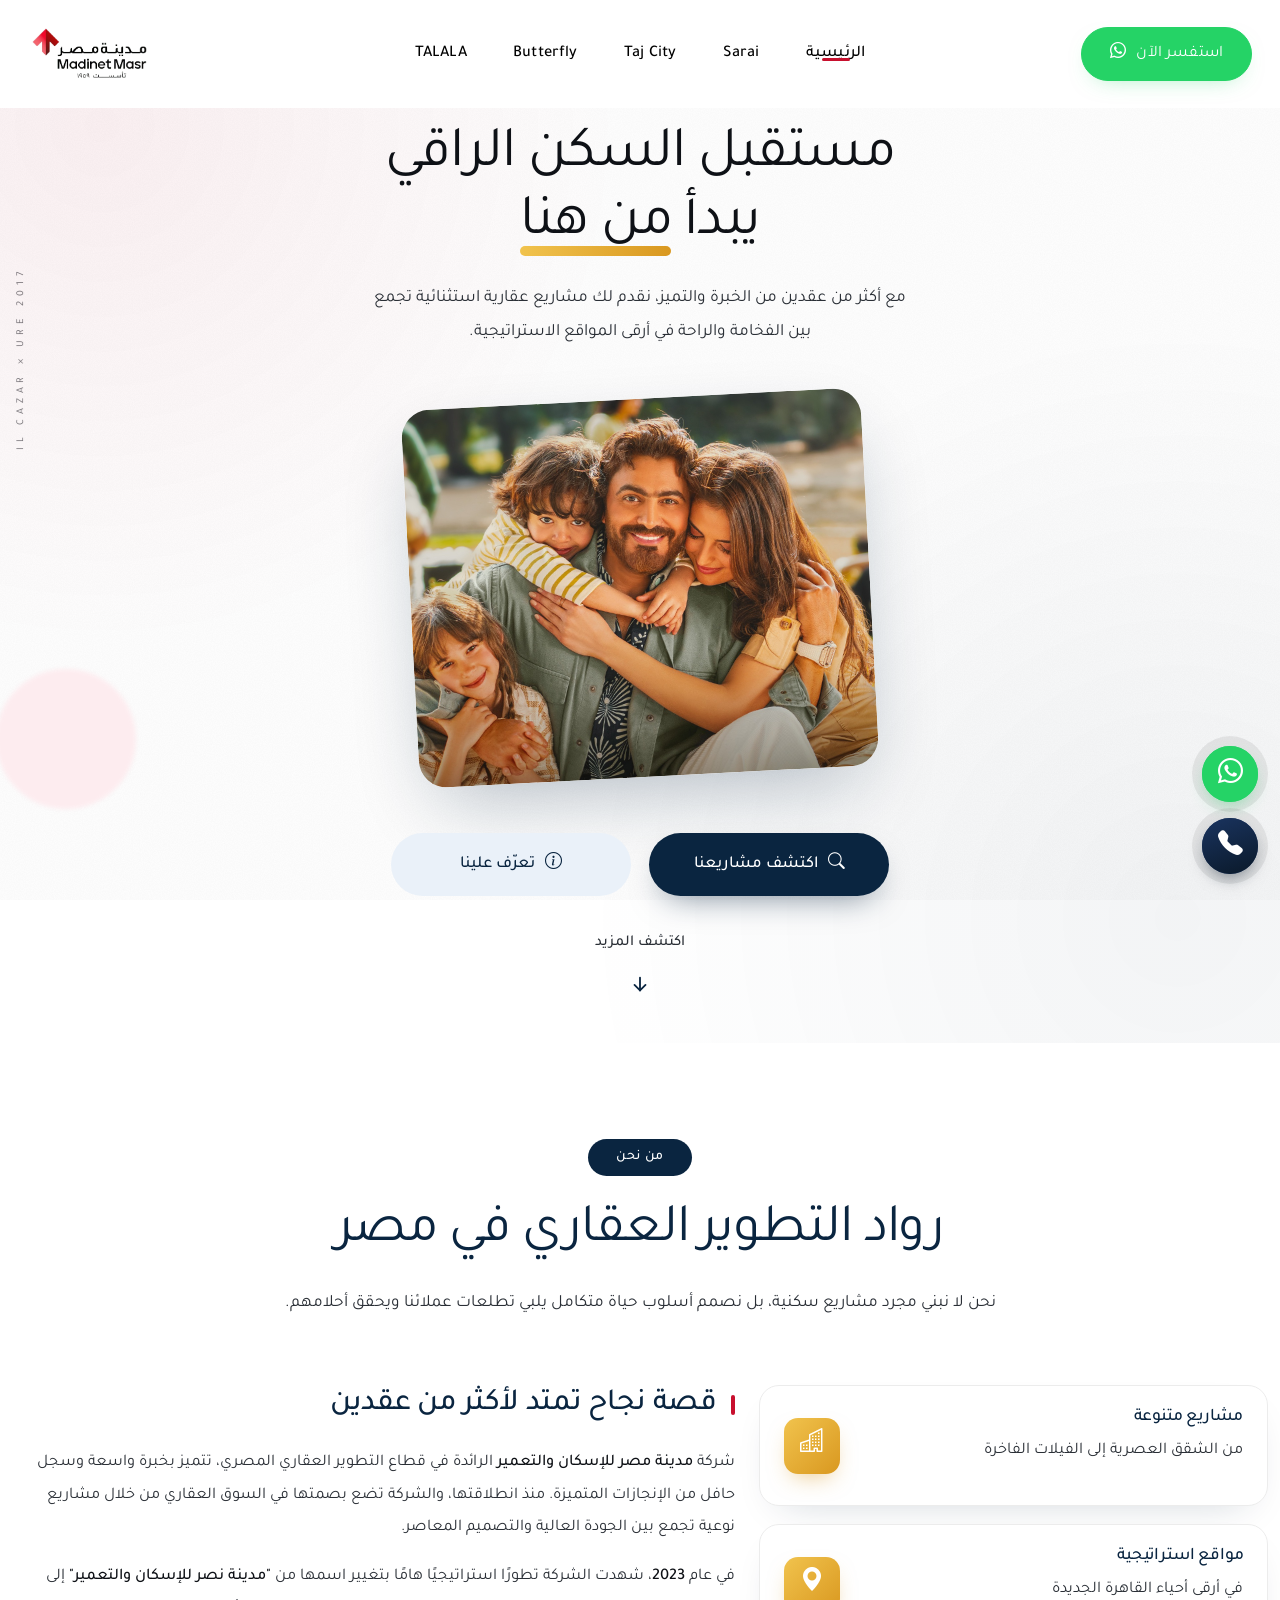
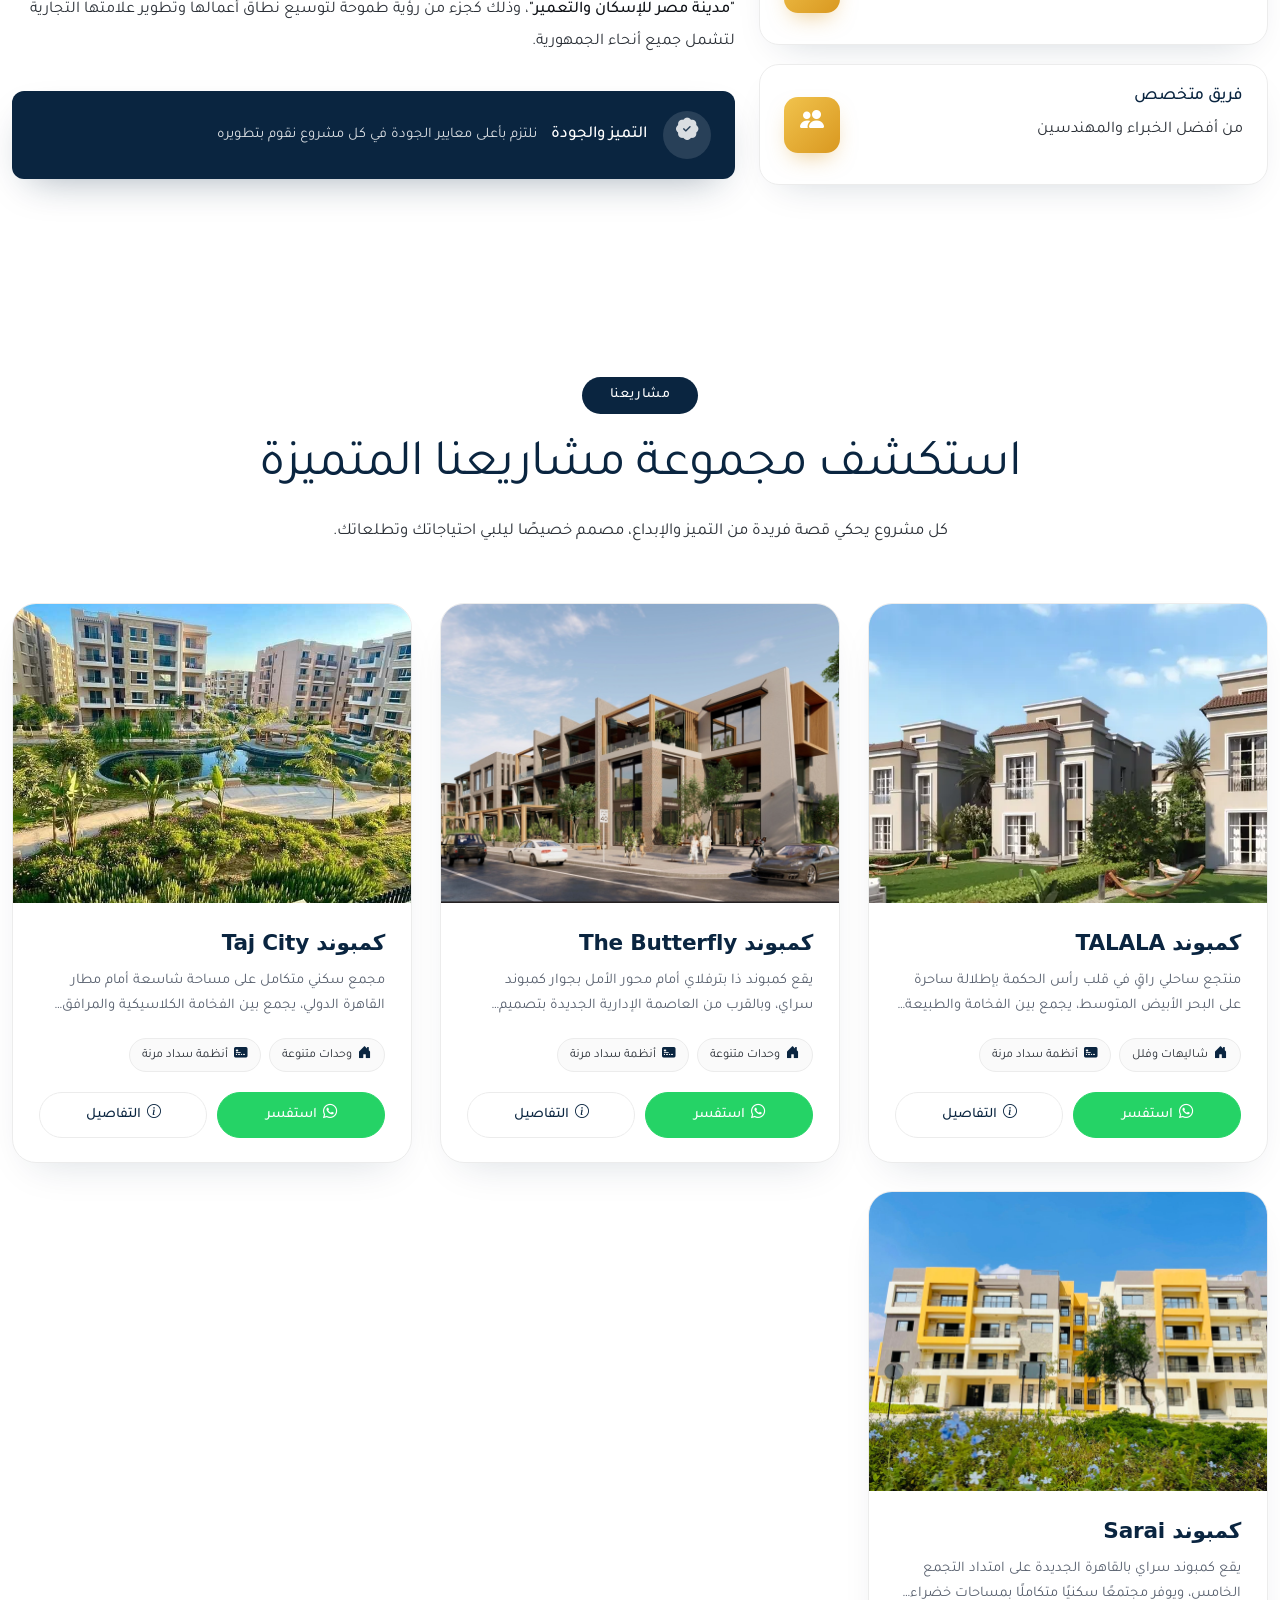
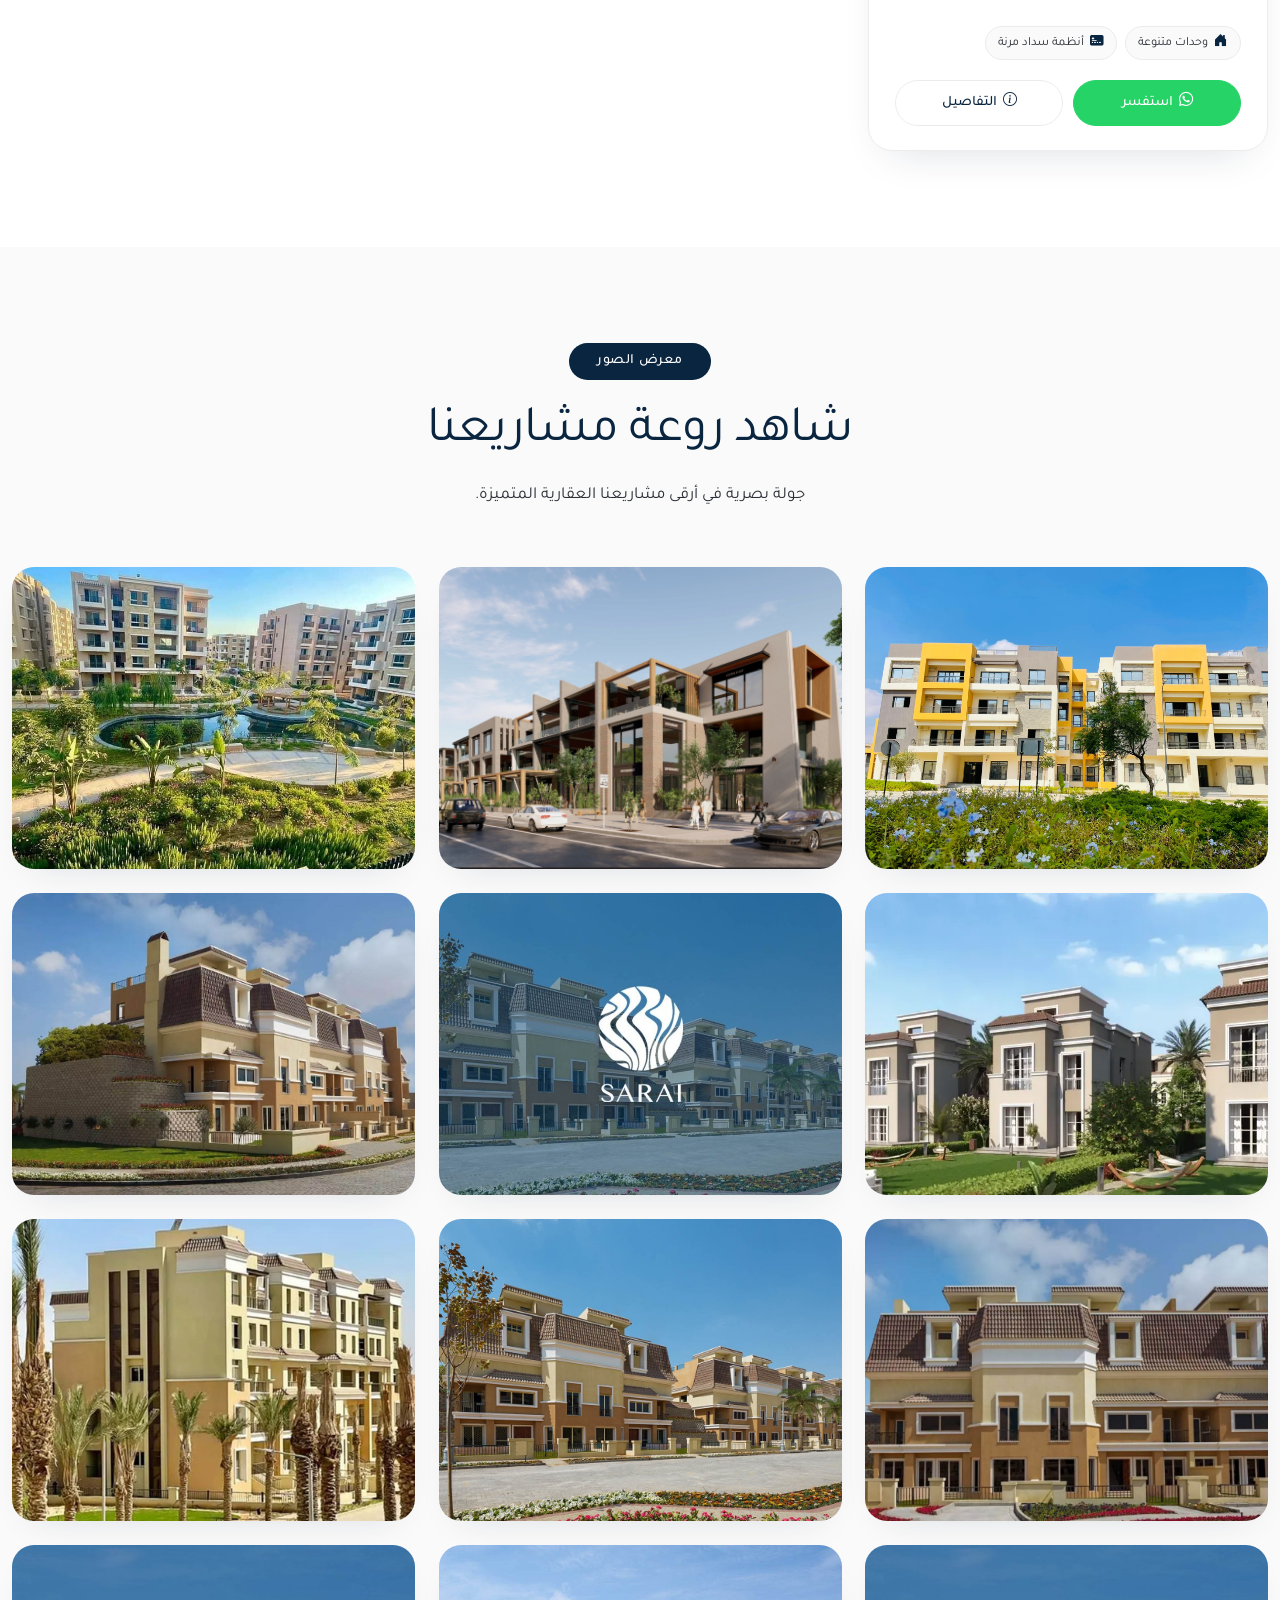
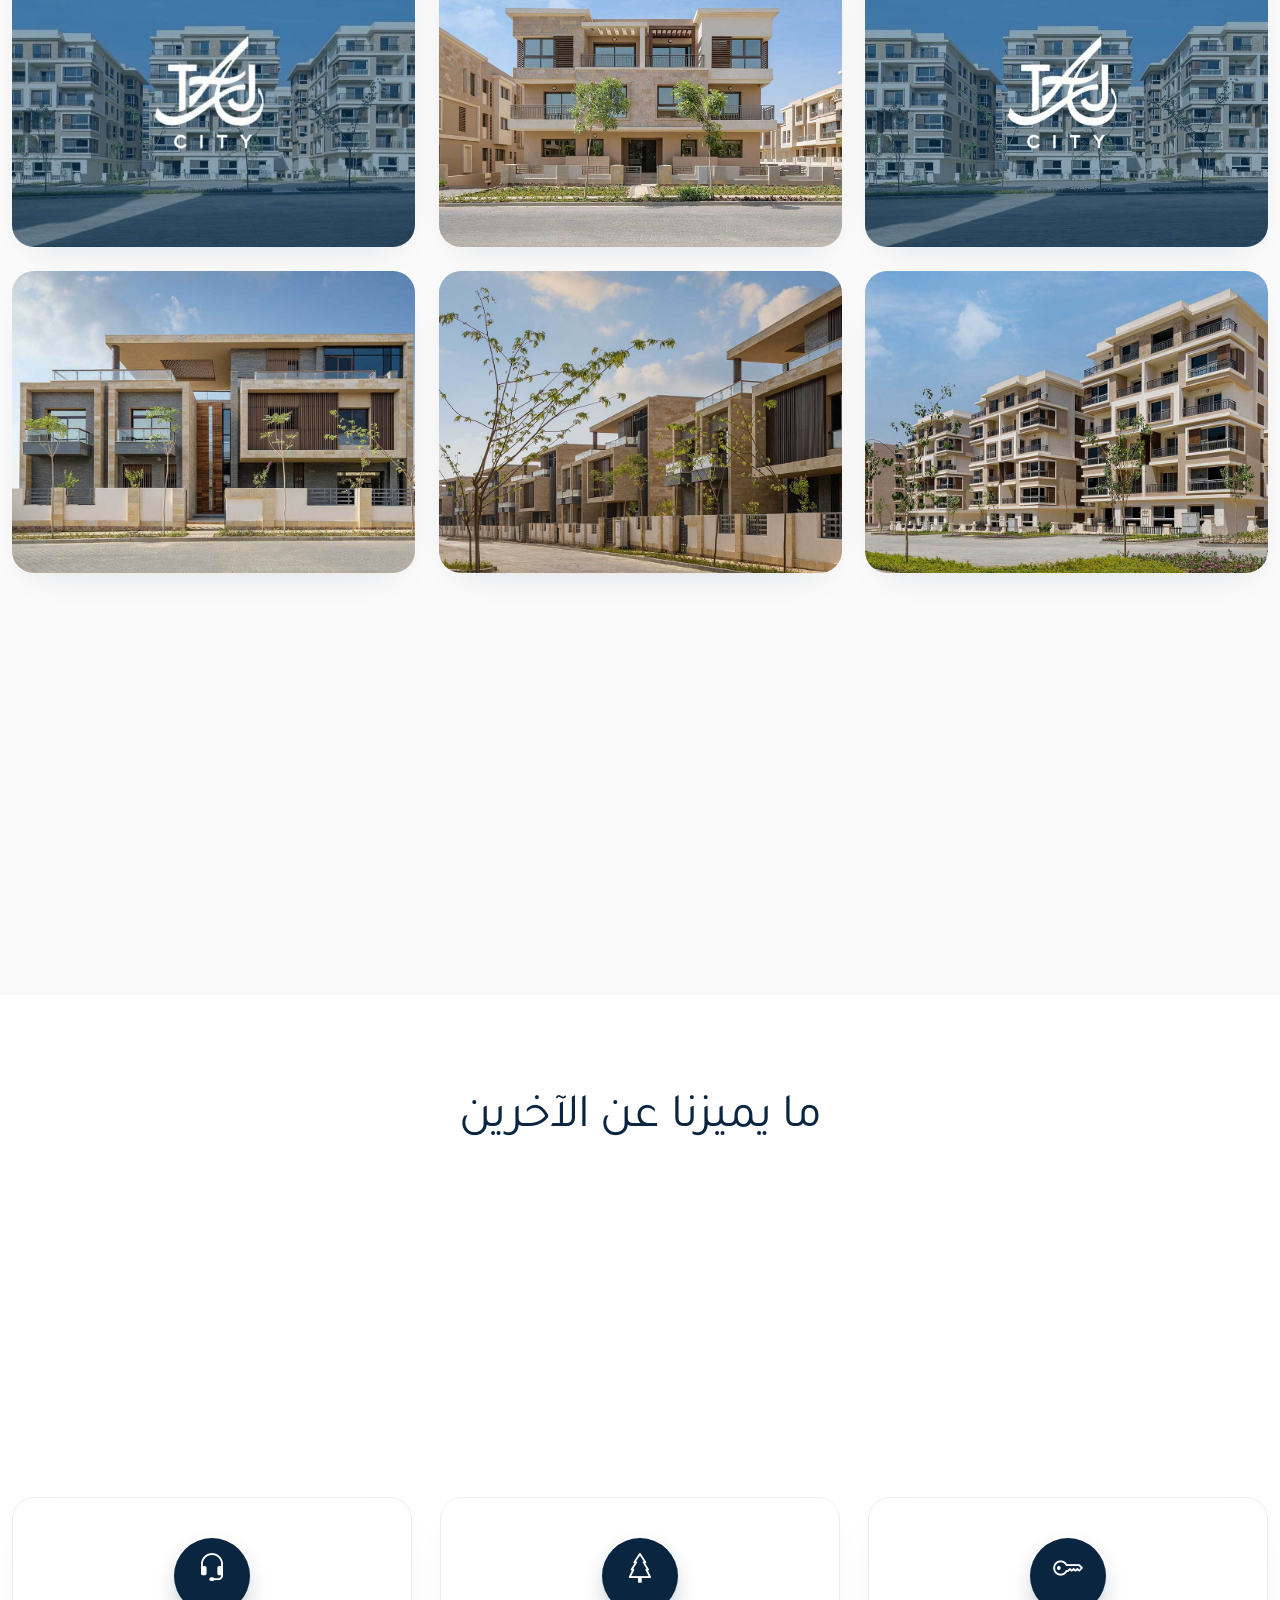
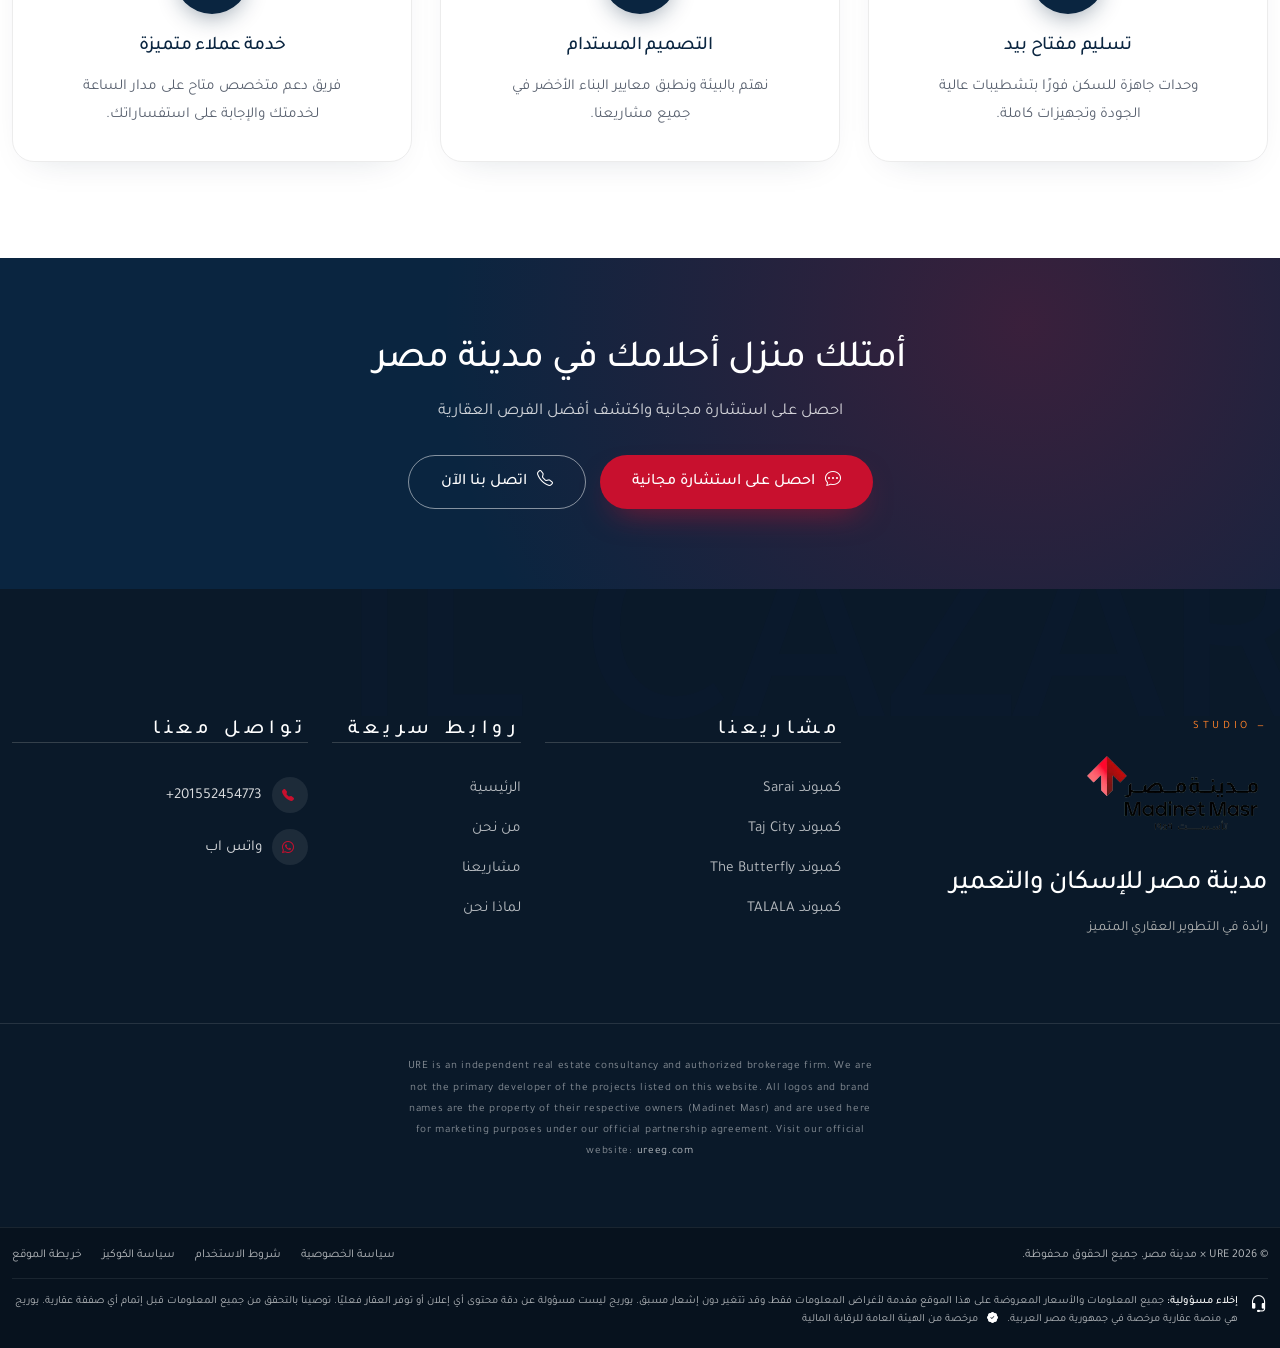
==== commit 801452f1: "edites" ====
--- a/index.html
+++ b/index.html
@@ -79,6 +79,11 @@
     <!-- Mobile fullscreen drawer -->
     <div class="ure-mobile-menu" id="ureMobileMenu" dir="rtl">
 
+      <!-- Close button -->
+      <button class="ure-drawer-close" id="ureDrawerClose" aria-label="إغلاق القائمة" type="button">
+        <i class="bi bi-x-lg"></i>
+      </button>
+
       <!-- Eyebrow -->
       <p class="ure-drawer-eyebrow">— Menu</p>
 
@@ -258,6 +263,105 @@
 
         <div class="projects-showcase-grid">
 
+          <!-- TALALA -->
+          <article class="project-show-card" data-aos="fade-up" data-aos-delay="240">
+            <div class="img-wrap">
+              <img src="assets/img/talala.webp" alt="TALALA - مدينة مصر" loading="lazy">
+              <div class="meta-top">
+                <span class="meta-pill"><i class="bi bi-geo-alt-fill"></i> رأس الحكمة</span>
+                <span class="meta-pill"><i class="bi bi-water"></i> ساحلي فاخر</span>
+              </div>
+              <div class="img-overlay">
+                <a href="https://wa.me/201552454773" target="_blank" rel="noopener" class="explore-btn"><i class="bi bi-eye"></i> استكشف المشروع</a>
+              </div>
+            </div>
+            <div class="body">
+              <h3>كمبوند TALALA</h3>
+              <p class="desc">
+                منتجع ساحلي راقٍ في قلب رأس الحكمة بإطلالة ساحرة على البحر الأبيض المتوسط،
+                يجمع بين الفخامة والطبيعة لتجربة مصيف استثنائية.
+              </p>
+              <div class="tags">
+                <span class="tag"><i class="bi bi-house-door-fill"></i> شاليهات وفلل</span>
+                <span class="tag"><i class="bi bi-credit-card-2-front-fill"></i> أنظمة سداد مرنة</span>
+              </div>
+              <div class="actions">
+                <a href="https://wa.me/201000000000" target="_blank" rel="noopener" class="btn-whatsapp-card">
+                  <i class="bi bi-whatsapp"></i> استفسر
+                </a>
+                <a href="https://wa.me/201552454773" target="_blank" rel="noopener" class="btn-details">
+                  <i class="bi bi-info-circle"></i> التفاصيل
+                </a>
+              </div>
+            </div>
+          </article>
+
+          <!-- The Butterfly -->
+          <article class="project-show-card" data-aos="fade-up" data-aos-delay="160">
+            <div class="img-wrap">
+              <img src="assets/img/butterfly.jpg" alt="The Butterfly - مدينة مصر" loading="lazy">
+              <div class="meta-top">
+                <span class="meta-pill"><i class="bi bi-geo-alt-fill"></i> شرق القاهرة</span>
+                <span class="meta-pill"><i class="bi bi-stars"></i> طرح أول</span>
+              </div>
+              <div class="img-overlay">
+                <a href="https://wa.me/201552454773" target="_blank" rel="noopener" class="explore-btn"><i class="bi bi-eye"></i> استكشف المشروع</a>
+              </div>
+            </div>
+            <div class="body">
+              <h3>كمبوند The Butterfly</h3>
+              <p class="desc">
+                يقع كمبوند ذا بترفلاي أمام محور الأمل بجوار كمبوند سراي،
+                وبالقرب من العاصمة الإدارية الجديدة بتصميم عصري مميز.
+              </p>
+              <div class="tags">
+                <span class="tag"><i class="bi bi-house-door-fill"></i> وحدات متنوعة</span>
+                <span class="tag"><i class="bi bi-credit-card-2-front-fill"></i> أنظمة سداد مرنة</span>
+              </div>
+              <div class="actions">
+                <a href="https://wa.me/201000000000" target="_blank" rel="noopener" class="btn-whatsapp-card">
+                  <i class="bi bi-whatsapp"></i> استفسر
+                </a>
+                <a href="https://wa.me/201552454773" target="_blank" rel="noopener" class="btn-details">
+                  <i class="bi bi-info-circle"></i> التفاصيل
+                </a>
+              </div>
+            </div>
+          </article>
+
+          <!-- Taj City -->
+          <article class="project-show-card" data-aos="fade-up" data-aos-delay="80">
+            <div class="img-wrap">
+              <img src="assets/img/tajcity.jpg" alt="كمبوند تاج سيتي - مدينة مصر" loading="lazy">
+              <div class="meta-top">
+                <span class="meta-pill"><i class="bi bi-geo-alt-fill"></i> القاهرة الجديدة</span>
+                <span class="meta-pill"><i class="bi bi-bounding-box"></i> +900 فدان</span>
+              </div>
+              <div class="img-overlay">
+                <a href="https://wa.me/201552454773" target="_blank" rel="noopener" class="explore-btn"><i class="bi bi-eye"></i> استكشف المشروع</a>
+              </div>
+            </div>
+            <div class="body">
+              <h3>كمبوند Taj City</h3>
+              <p class="desc">
+                مجمع سكني متكامل على مساحة شاسعة أمام مطار القاهرة الدولي،
+                يجمع بين الفخامة الكلاسيكية والمرافق العصرية.
+              </p>
+              <div class="tags">
+                <span class="tag"><i class="bi bi-house-door-fill"></i> وحدات متنوعة</span>
+                <span class="tag"><i class="bi bi-credit-card-2-front-fill"></i> أنظمة سداد مرنة</span>
+              </div>
+              <div class="actions">
+                <a href="https://wa.me/201000000000" target="_blank" rel="noopener" class="btn-whatsapp-card">
+                  <i class="bi bi-whatsapp"></i> استفسر
+                </a>
+                <a href="https://wa.me/201552454773" target="_blank" rel="noopener" class="btn-details">
+                  <i class="bi bi-info-circle"></i> التفاصيل
+                </a>
+              </div>
+            </div>
+          </article>
+
           <!-- Sarai -->
           <article class="project-show-card" data-aos="fade-up" data-aos-delay="0">
             <div class="img-wrap">
@@ -291,105 +395,6 @@
             </div>
           </article>
 
-          <!-- Taj City -->
-          <article class="project-show-card" data-aos="fade-up" data-aos-delay="80">
-            <div class="img-wrap">
-              <img src="assets/img/tajcity.jpg" alt="كمبوند تاج سيتي - مدينة مصر" loading="lazy">
-              <div class="meta-top">
-                <span class="meta-pill"><i class="bi bi-geo-alt-fill"></i> القاهرة الجديدة</span>
-                <span class="meta-pill"><i class="bi bi-bounding-box"></i> +900 فدان</span>
-              </div>
-              <div class="img-overlay">
-                <a href="https://wa.me/201552454773" target="_blank" rel="noopener" class="explore-btn"><i class="bi bi-eye"></i> استكشف المشروع</a>
-              </div>
-            </div>
-            <div class="body">
-              <h3>كمبوند Taj City</h3>
-              <p class="desc">
-                مجمع سكني متكامل على مساحة شاسعة أمام مطار القاهرة الدولي،
-                يجمع بين الفخامة الكلاسيكية والمرافق العصرية.
-              </p>
-              <div class="tags">
-                <span class="tag"><i class="bi bi-house-door-fill"></i> وحدات متنوعة</span>
-                <span class="tag"><i class="bi bi-credit-card-2-front-fill"></i> أنظمة سداد مرنة</span>
-              </div>
-              <div class="actions">
-                <a href="https://wa.me/201000000000" target="_blank" rel="noopener" class="btn-whatsapp-card">
-                  <i class="bi bi-whatsapp"></i> استفسر
-                </a>
-                <a href="https://wa.me/201552454773" target="_blank" rel="noopener" class="btn-details">
-                  <i class="bi bi-info-circle"></i> التفاصيل
-                </a>
-              </div>
-            </div>
-          </article>
-
-          <!-- The Butterfly -->
-          <article class="project-show-card" data-aos="fade-up" data-aos-delay="160">
-            <div class="img-wrap">
-              <img src="assets/img/butterfly.jpg" alt="The Butterfly - مدينة مصر" loading="lazy">
-              <div class="meta-top">
-                <span class="meta-pill"><i class="bi bi-geo-alt-fill"></i> شرق القاهرة</span>
-                <span class="meta-pill"><i class="bi bi-stars"></i> طرح أول</span>
-              </div>
-              <div class="img-overlay">
-                <a href="https://wa.me/201552454773" target="_blank" rel="noopener" class="explore-btn"><i class="bi bi-eye"></i> استكشف المشروع</a>
-              </div>
-            </div>
-            <div class="body">
-              <h3>كمبوند The Butterfly</h3>
-              <p class="desc">
-                يقع كمبوند ذا بترفلاي أمام محور الأمل بجوار كمبوند سراي،
-                وبالقرب من العاصمة الإدارية الجديدة بتصميم عصري مميز.
-              </p>
-              <div class="tags">
-                <span class="tag"><i class="bi bi-house-door-fill"></i> وحدات متنوعة</span>
-                <span class="tag"><i class="bi bi-credit-card-2-front-fill"></i> أنظمة سداد مرنة</span>
-              </div>
-              <div class="actions">
-                <a href="https://wa.me/201000000000" target="_blank" rel="noopener" class="btn-whatsapp-card">
-                  <i class="bi bi-whatsapp"></i> استفسر
-                </a>
-                <a href="https://wa.me/201552454773" target="_blank" rel="noopener" class="btn-details">
-                  <i class="bi bi-info-circle"></i> التفاصيل
-                </a>
-              </div>
-            </div>
-          </article>
-
-          <!-- TALALA -->
-          <article class="project-show-card" data-aos="fade-up" data-aos-delay="240">
-            <div class="img-wrap">
-              <img src="assets/img/talala.webp" alt="TALALA - مدينة مصر" loading="lazy">
-              <div class="meta-top">
-                <span class="meta-pill"><i class="bi bi-geo-alt-fill"></i> رأس الحكمة</span>
-                <span class="meta-pill"><i class="bi bi-water"></i> ساحلي فاخر</span>
-              </div>
-              <div class="img-overlay">
-                <a href="https://wa.me/201552454773" target="_blank" rel="noopener" class="explore-btn"><i class="bi bi-eye"></i> استكشف المشروع</a>
-              </div>
-            </div>
-            <div class="body">
-              <h3>منتجع TALALA</h3>
-              <p class="desc">
-                منتجع ساحلي راقٍ في قلب رأس الحكمة بإطلالة ساحرة على البحر الأبيض المتوسط،
-                يجمع بين الفخامة والطبيعة لتجربة مصيف استثنائية.
-              </p>
-              <div class="tags">
-                <span class="tag"><i class="bi bi-house-door-fill"></i> شاليهات وفلل</span>
-                <span class="tag"><i class="bi bi-credit-card-2-front-fill"></i> أنظمة سداد مرنة</span>
-              </div>
-              <div class="actions">
-                <a href="https://wa.me/201000000000" target="_blank" rel="noopener" class="btn-whatsapp-card">
-                  <i class="bi bi-whatsapp"></i> استفسر
-                </a>
-                <a href="https://wa.me/201552454773" target="_blank" rel="noopener" class="btn-details">
-                  <i class="bi bi-info-circle"></i> التفاصيل
-                </a>
-              </div>
-            </div>
-          </article>
-
         </div>
       </div>
     </section>
@@ -417,24 +422,6 @@
           </a>
 
 
-          <a href="assets/img/east/1.webp" class="gallery-item glightbox" data-gallery="madinet-masr" data-aos="fade-up" data-aos-delay="60">
-            <img src="assets/img/east/1.webp" alt="مشروعات مدينة مصر" loading="lazy">
-            <div class="gallery-overlay">
-              <span class="gallery-overlay-icon"><i class="bi bi-arrows-fullscreen"></i></span>
-              <span class="gallery-overlay-text">عرض بحجم كامل</span>
-            </div>
-          </a>
-
-
-          <a href="assets/img/east/2.webp" class="gallery-item glightbox" data-gallery="madinet-masr" data-aos="fade-up" data-aos-delay="120">
-            <img src="assets/img/east/2.webp" alt="مدينة مصر" loading="lazy">
-            <div class="gallery-overlay">
-              <span class="gallery-overlay-icon"><i class="bi bi-arrows-fullscreen"></i></span>
-              <span class="gallery-overlay-text">عرض بحجم كامل</span>
-            </div>
-          </a>
-
-
           <a href="assets/img/butterfly.jpg" class="gallery-item glightbox" data-gallery="madinet-masr" data-aos="fade-up" data-aos-delay="0">
             <img src="assets/img/butterfly.jpg" alt="The Butterfly" loading="lazy">
             <div class="gallery-overlay">
@@ -455,33 +442,6 @@
 
           <a href="assets/img/talala.webp" class="gallery-item glightbox" data-gallery="madinet-masr" data-aos="fade-up" data-aos-delay="120">
             <img src="assets/img/talala.webp" alt="منتجع TALALA" loading="lazy">
-            <div class="gallery-overlay">
-              <span class="gallery-overlay-icon"><i class="bi bi-arrows-fullscreen"></i></span>
-              <span class="gallery-overlay-text">عرض بحجم كامل</span>
-            </div>
-          </a>
-
-
-          <a href="assets/img/new/1.png" class="gallery-item glightbox" data-gallery="madinet-masr" data-aos="fade-up" data-aos-delay="0">
-            <img src="assets/img/new/1.png" alt="مشروعات سكنية" loading="lazy">
-            <div class="gallery-overlay">
-              <span class="gallery-overlay-icon"><i class="bi bi-arrows-fullscreen"></i></span>
-              <span class="gallery-overlay-text">عرض بحجم كامل</span>
-            </div>
-          </a>
-
-
-          <a href="assets/img/new/2.png" class="gallery-item glightbox" data-gallery="madinet-masr" data-aos="fade-up" data-aos-delay="60">
-            <img src="assets/img/new/2.png" alt="مجتمعات متكاملة" loading="lazy">
-            <div class="gallery-overlay">
-              <span class="gallery-overlay-icon"><i class="bi bi-arrows-fullscreen"></i></span>
-              <span class="gallery-overlay-text">عرض بحجم كامل</span>
-            </div>
-          </a>
-
-
-          <a href="assets/img/ogami/1.webp" class="gallery-item glightbox" data-gallery="madinet-masr" data-aos="fade-up" data-aos-delay="120">
-            <img src="assets/img/ogami/1.webp" alt="مدينة مصر للإسكان والتعمير" loading="lazy">
             <div class="gallery-overlay">
               <span class="gallery-overlay-icon"><i class="bi bi-arrows-fullscreen"></i></span>
               <span class="gallery-overlay-text">عرض بحجم كامل</span>
@@ -1039,16 +999,22 @@
   
 
   <script>
-    // Mobile nav toggle
+    // Mobile nav toggle + close button
     (function(){
       var t = document.getElementById('ureMobileToggle');
       var m = document.getElementById('ureMobileMenu');
+      var x = document.getElementById('ureDrawerClose');
+      function close(){
+        if (t) t.classList.remove('open');
+        if (m) m.classList.remove('open');
+      }
       if (t && m) {
         t.addEventListener('click', function(){
           t.classList.toggle('open');
           m.classList.toggle('open');
         });
       }
+      if (x) x.addEventListener('click', close);
     })();
   </script>
 
--- a/assets/css/redesign.css
+++ b/assets/css/redesign.css
@@ -1287,6 +1287,23 @@
   transition: transform var(--dur-2) var(--ease-out),
               box-shadow var(--dur-2) var(--ease-out),
               border-color var(--dur-2) var(--ease-out);
+  position: relative;
+  /* Hidden until in view */
+  opacity: 0;
+  transform: translateX(28px) scale(.97);
+}
+.about-feature-card.is-in{
+  animation: about-pulse-in 800ms var(--ease-out) forwards;
+}
+.about-feature-card.is-in:nth-of-type(1){ animation-delay: 0ms; }
+.about-feature-card.is-in:nth-of-type(2){ animation-delay: 130ms; }
+.about-feature-card.is-in:nth-of-type(3){ animation-delay: 260ms; }
+
+@keyframes about-pulse-in{
+  0%   { opacity: 0; transform: translateX(28px) scale(.97); }
+  55%  { opacity: 1; transform: translateX(-6px) scale(1.03); box-shadow: 0 24px 50px -22px rgba(20,70,122,.32); }
+  75%  { transform: translateX(2px) scale(.99); }
+  100% { opacity: 1; transform: translateX(0) scale(1); box-shadow: 0 16px 40px -22px rgba(10,37,64,.22); }
 }
 .about-feature-card:last-child{ margin-bottom: 0; }
 .about-feature-card:hover{
@@ -1504,16 +1521,124 @@
   overflow: hidden;
   border: 1px solid var(--hairline);
   box-shadow: 0 18px 44px -22px rgba(10,37,64,.18);
-  transition: transform var(--dur-2) var(--ease-out),
-              box-shadow var(--dur-2) var(--ease-out),
-              border-color var(--dur-2) var(--ease-out);
+  transition: transform 480ms var(--ease-out),
+              box-shadow 480ms var(--ease-out),
+              border-color 320ms var(--ease-out);
   display: flex;
   flex-direction: column;
+  position: relative;
+  /* Hidden until scroll-into-view */
+  opacity: 0;
+  transform: translateY(28px) scale(.94);
+}
+/* When in view (added by reveal.js IntersectionObserver) — pulse-in */
+.project-show-card.is-in{
+  animation: card-pulse-in 900ms var(--ease-out) forwards;
+}
+.project-show-card.is-in:nth-of-type(1){ animation-delay: 0ms; }
+.project-show-card.is-in:nth-of-type(2){ animation-delay: 140ms; }
+.project-show-card.is-in:nth-of-type(3){ animation-delay: 280ms; }
+.project-show-card.is-in:nth-of-type(4){ animation-delay: 420ms; }
+
+@keyframes card-pulse-in{
+  0%   { opacity: 0; transform: translateY(28px) scale(.94); }
+  55%  { opacity: 1; transform: translateY(-6px) scale(1.04); box-shadow: 0 30px 60px -22px rgba(20,70,122,.32); }
+  75%  { transform: translateY(2px) scale(.99); }
+  100% { opacity: 1; transform: translateY(0) scale(1); box-shadow: 0 18px 44px -22px rgba(10,37,64,.18); }
+}
+
+/* Continuous gentle pulse-glow on the card while at rest */
+.project-show-card.is-in::after{
+  content: "";
+  position: absolute;
+  inset: 0;
+  border-radius: 24px;
+  pointer-events: none;
+  box-shadow: 0 0 0 0 rgba(20,70,122,0);
+  animation: card-resting-pulse 3.6s var(--ease-out) infinite;
+  animation-delay: 1.2s;
+  z-index: 0;
+}
+.project-show-card:nth-of-type(1).is-in::after{ animation-delay: 1.2s; }
+.project-show-card:nth-of-type(2).is-in::after{ animation-delay: 1.5s; }
+.project-show-card:nth-of-type(3).is-in::after{ animation-delay: 1.8s; }
+.project-show-card:nth-of-type(4).is-in::after{ animation-delay: 2.1s; }
+.project-show-card:hover::after{ animation-play-state: paused; }
+
+@keyframes card-resting-pulse{
+  0%   { box-shadow: 0 0 0 0 rgba(20,70,122,.18); }
+  60%  { box-shadow: 0 0 0 12px rgba(20,70,122,0); }
+  100% { box-shadow: 0 0 0 0 rgba(20,70,122,0); }
+}
+
+/* Soft outer glow that animates on hover */
+.project-show-card::before{
+  content: "";
+  position: absolute;
+  inset: 0;
+  border-radius: 24px;
+  pointer-events: none;
+  box-shadow: 0 0 0 0 rgba(10,37,64,0);
+  transition: box-shadow 600ms var(--ease-out);
+  z-index: 0;
 }
 .project-show-card:hover{
-  transform: translateY(-6px);
-  box-shadow: 0 26px 56px -22px rgba(10,37,64,.28);
+  transform: translateY(-10px) scale(1.012);
+  box-shadow: 0 32px 64px -22px rgba(10,37,64,.32);
   border-color: var(--blue-tint);
+}
+.project-show-card:hover::before{
+  box-shadow: 0 0 0 6px rgba(20,70,122,.06);
+}
+
+/* Image: subtle Ken-Burns at rest, brighter zoom on hover */
+.project-show-card .img-wrap img{
+  animation: card-img-drift 14s ease-in-out infinite alternate;
+}
+.project-show-card:hover .img-wrap img{
+  animation-play-state: paused;
+}
+@keyframes card-img-drift{
+  0%   { transform: scale(1.02) translate(0, 0); }
+  100% { transform: scale(1.06) translate(-1.5%, -1%); }
+}
+
+/* Title shifts on hover */
+.project-show-card h3{
+  transition: color var(--dur-1) var(--ease-out),
+              transform 360ms var(--ease-out);
+}
+.project-show-card:hover h3{
+  color: var(--red) !important;
+  transform: translateX(-3px); /* RTL: subtle slide outward */
+}
+
+/* Tags lift in sequence on hover */
+.project-show-card .tag{
+  transition: transform 320ms var(--ease-out),
+              background var(--dur-1) var(--ease-out),
+              border-color var(--dur-1) var(--ease-out);
+}
+.project-show-card:hover .tag:nth-child(1){ transform: translateY(-2px); transition-delay: 0ms; }
+.project-show-card:hover .tag:nth-child(2){ transform: translateY(-2px); transition-delay: 60ms; }
+
+/* Action buttons gentle pop on card hover */
+.project-show-card:hover .btn-whatsapp-card{
+  box-shadow: 0 10px 22px -10px rgba(37,211,102,.55);
+}
+.project-show-card:hover .btn-details{
+  border-color: var(--blue);
+  background: var(--blue-tint);
+}
+
+/* Respect reduced motion */
+@media (prefers-reduced-motion: reduce){
+  .project-show-card{
+    opacity: 1;
+    transform: none;
+    animation: none;
+  }
+  .project-show-card .img-wrap img{ animation: none; }
 }
 
 .project-show-card .img-wrap{
@@ -1625,10 +1750,11 @@
 }
 .project-show-card h3{
   color: var(--blue) !important;
-  font-weight: 500 !important;
-  font-size: 1.3rem !important;
+  font-weight: 800 !important;
+  font-size: 1.35rem !important;
   margin: 0 0 12px !important;
   line-height: 1.3;
+  letter-spacing: -0.01em;
 }
 .project-show-card .desc{
   color: var(--ink-3);
@@ -1763,6 +1889,51 @@
   cursor: pointer;
   display: block;
   text-decoration: none !important;
+  /* Hidden until in view */
+  opacity: 0;
+  transform: translateY(24px) scale(.95);
+}
+.gallery-item.is-in{
+  animation: gallery-pulse-in 800ms var(--ease-out) forwards;
+}
+/* Stagger by column position (3-col grid) */
+.gallery-item.is-in:nth-child(3n+1){ animation-delay: 0ms; }
+.gallery-item.is-in:nth-child(3n+2){ animation-delay: 100ms; }
+.gallery-item.is-in:nth-child(3n+3){ animation-delay: 200ms; }
+
+@keyframes gallery-pulse-in{
+  0%   { opacity: 0; transform: translateY(24px) scale(.95); }
+  55%  { opacity: 1; transform: translateY(-4px) scale(1.03); box-shadow: 0 24px 48px -22px rgba(20,70,122,.32); }
+  75%  { transform: translateY(2px) scale(.99); }
+  100% { opacity: 1; transform: translateY(0) scale(1); box-shadow: 0 14px 36px -22px rgba(10,37,64,.18); }
+}
+
+/* Resting pulse-glow on gallery items (subtle) */
+.gallery-item.is-in::before{
+  content: "";
+  position: absolute;
+  inset: 0;
+  border-radius: 22px;
+  pointer-events: none;
+  box-shadow: 0 0 0 0 rgba(20,70,122,0);
+  animation: gallery-resting-pulse 4s var(--ease-out) infinite;
+  z-index: 0;
+}
+.gallery-item.is-in:nth-child(3n+1)::before{ animation-delay: 1.4s; }
+.gallery-item.is-in:nth-child(3n+2)::before{ animation-delay: 1.7s; }
+.gallery-item.is-in:nth-child(3n+3)::before{ animation-delay: 2.0s; }
+.gallery-item:hover::before{ animation-play-state: paused; }
+
+@keyframes gallery-resting-pulse{
+  0%   { box-shadow: 0 0 0 0 rgba(20,70,122,.14); }
+  60%  { box-shadow: 0 0 0 10px rgba(20,70,122,0); }
+  100% { box-shadow: 0 0 0 0 rgba(20,70,122,0); }
+}
+
+@media (prefers-reduced-motion: reduce){
+  .gallery-item{ opacity: 1; transform: none; }
+  .gallery-item.is-in{ animation: none; }
+  .gallery-item.is-in::before{ animation: none; }
 }
 .gallery-item:hover{
   transform: translateY(-4px);
@@ -1867,6 +2038,50 @@
   transition: transform var(--dur-2) var(--ease-out),
               border-color var(--dur-2) var(--ease-out),
               box-shadow var(--dur-2) var(--ease-out);
+  position: relative;
+  /* Hidden until in view */
+  opacity: 0;
+  transform: translateY(28px) scale(.94);
+}
+.why-v2 .why-card.is-in{
+  animation: why-pulse-in 850ms var(--ease-out) forwards;
+}
+.why-v2 .why-card.is-in:nth-child(3n+1){ animation-delay: 0ms; }
+.why-v2 .why-card.is-in:nth-child(3n+2){ animation-delay: 130ms; }
+.why-v2 .why-card.is-in:nth-child(3n+3){ animation-delay: 260ms; }
+
+@keyframes why-pulse-in{
+  0%   { opacity: 0; transform: translateY(28px) scale(.94); }
+  55%  { opacity: 1; transform: translateY(-6px) scale(1.04); box-shadow: 0 26px 52px -22px rgba(20,70,122,.32); }
+  75%  { transform: translateY(2px) scale(.99); }
+  100% { opacity: 1; transform: translateY(0) scale(1); box-shadow: 0 14px 36px -22px rgba(10,37,64,.18); }
+}
+
+/* Resting pulse ring */
+.why-v2 .why-card.is-in::before{
+  content: "";
+  position: absolute;
+  inset: 0;
+  border-radius: 22px;
+  pointer-events: none;
+  box-shadow: 0 0 0 0 rgba(20,70,122,0);
+  animation: why-resting-pulse 4s var(--ease-out) infinite;
+  z-index: 0;
+}
+.why-v2 .why-card.is-in:nth-child(3n+1)::before{ animation-delay: 1.4s; }
+.why-v2 .why-card.is-in:nth-child(3n+2)::before{ animation-delay: 1.7s; }
+.why-v2 .why-card.is-in:nth-child(3n+3)::before{ animation-delay: 2.0s; }
+.why-v2 .why-card:hover::before{ animation-play-state: paused; }
+
+@keyframes why-resting-pulse{
+  0%   { box-shadow: 0 0 0 0 rgba(20,70,122,.16); }
+  60%  { box-shadow: 0 0 0 12px rgba(20,70,122,0); }
+  100% { box-shadow: 0 0 0 0 rgba(20,70,122,0); }
+}
+
+@media (prefers-reduced-motion: reduce){
+  .why-v2 .why-card{ opacity: 1; transform: none; }
+  .why-v2 .why-card.is-in, .why-v2 .why-card.is-in::before{ animation: none; }
 }
 .why-v2 .why-card:hover{
   border-color: var(--blue);
@@ -2311,6 +2526,34 @@
   }
 }
 
+/* Drawer close (X) button */
+.ure-drawer-close{
+  position: absolute;
+  top: 18px;
+  left: 18px; /* RTL: visually on left */
+  width: 44px;
+  height: 44px;
+  border-radius: 50%;
+  display: inline-flex;
+  align-items: center;
+  justify-content: center;
+  background: #f4f4f4;
+  border: 0;
+  color: #000;
+  font-size: 1.1rem;
+  cursor: pointer;
+  z-index: 2;
+  transition: background var(--dur-1) var(--ease-out),
+              transform var(--dur-1) var(--ease-out),
+              color var(--dur-1) var(--ease-out);
+}
+.ure-drawer-close:hover{
+  background: var(--red);
+  color: #fff;
+  transform: rotate(90deg);
+}
+.ure-drawer-close i{ line-height: 1; }
+
 /* Mobile drawer — white panel, off-screen by default, hidden on desktop */
 .ure-mobile-menu{
   background: #ffffff !important;
@@ -2366,33 +2609,38 @@
 }
 .ure-drawer-nav a{
   position: relative;
-  color: var(--blue) !important;
+  color: #000 !important;
+  -webkit-text-fill-color: #000 !important;
+  opacity: 1 !important;
   border-bottom: 1px solid var(--hairline) !important;
   padding: 20px 0 20px 14px !important;
   display: flex !important;
   align-items: center;
   justify-content: space-between;
   font-size: 1.15rem !important;
-  font-weight: 400;
+  font-weight: 500;
   text-decoration: none !important;
+  text-shadow: none !important;
   transition: color var(--dur-1) var(--ease-out),
               padding var(--dur-2) var(--ease-out);
 }
 .ure-drawer-nav a::after{
   content: "\F285"; /* bi-chevron-left */
   font-family: "bootstrap-icons";
-  color: var(--ink-3);
-  font-size: 0.95rem;
+  color: #000 !important;
+  font-size: 1.05rem;
+  font-weight: 700;
   transition: transform var(--dur-2) var(--ease-out),
               color var(--dur-1) var(--ease-out);
 }
 .ure-drawer-nav a:hover,
 .ure-drawer-nav a:active{
   color: var(--red) !important;
+  -webkit-text-fill-color: var(--red) !important;
   padding-right: 10px !important;
 }
 .ure-drawer-nav a:hover::after{
-  color: var(--red);
+  color: var(--red) !important;
   transform: translateX(-4px);
 }
 
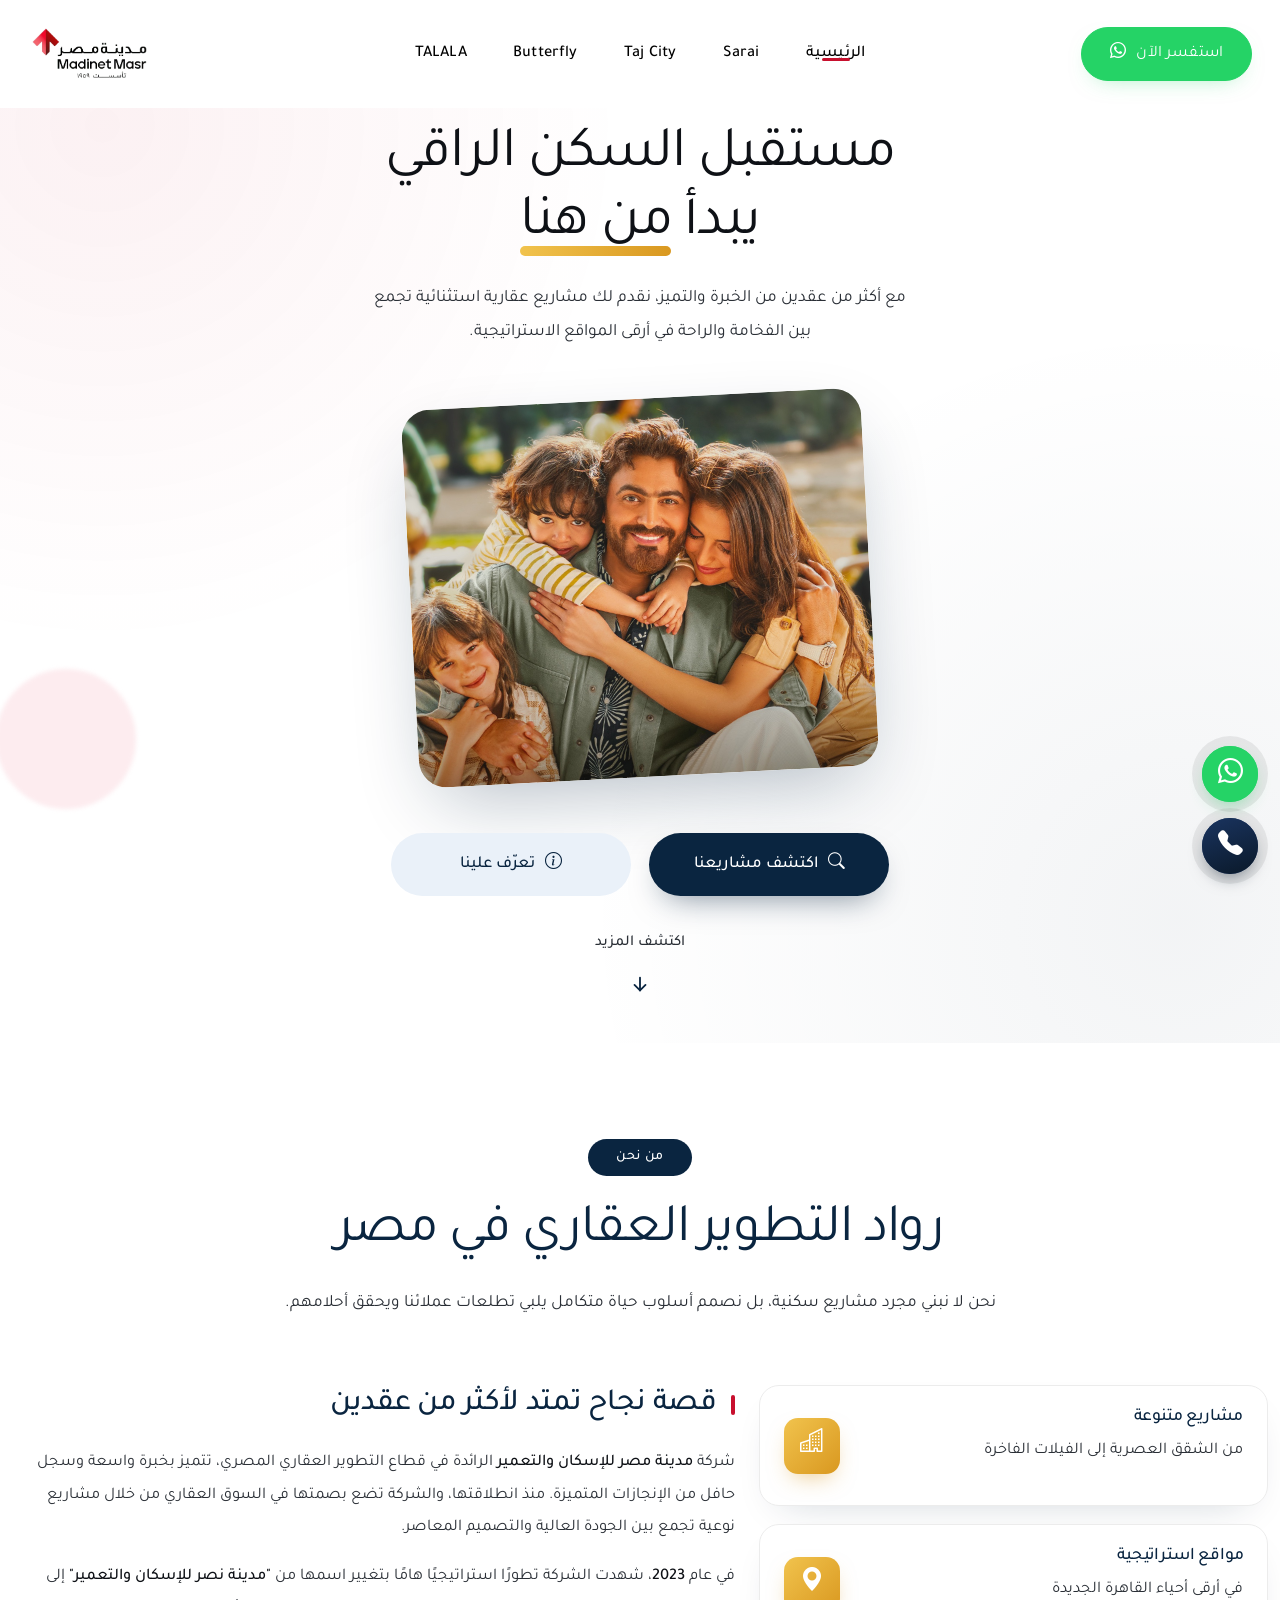
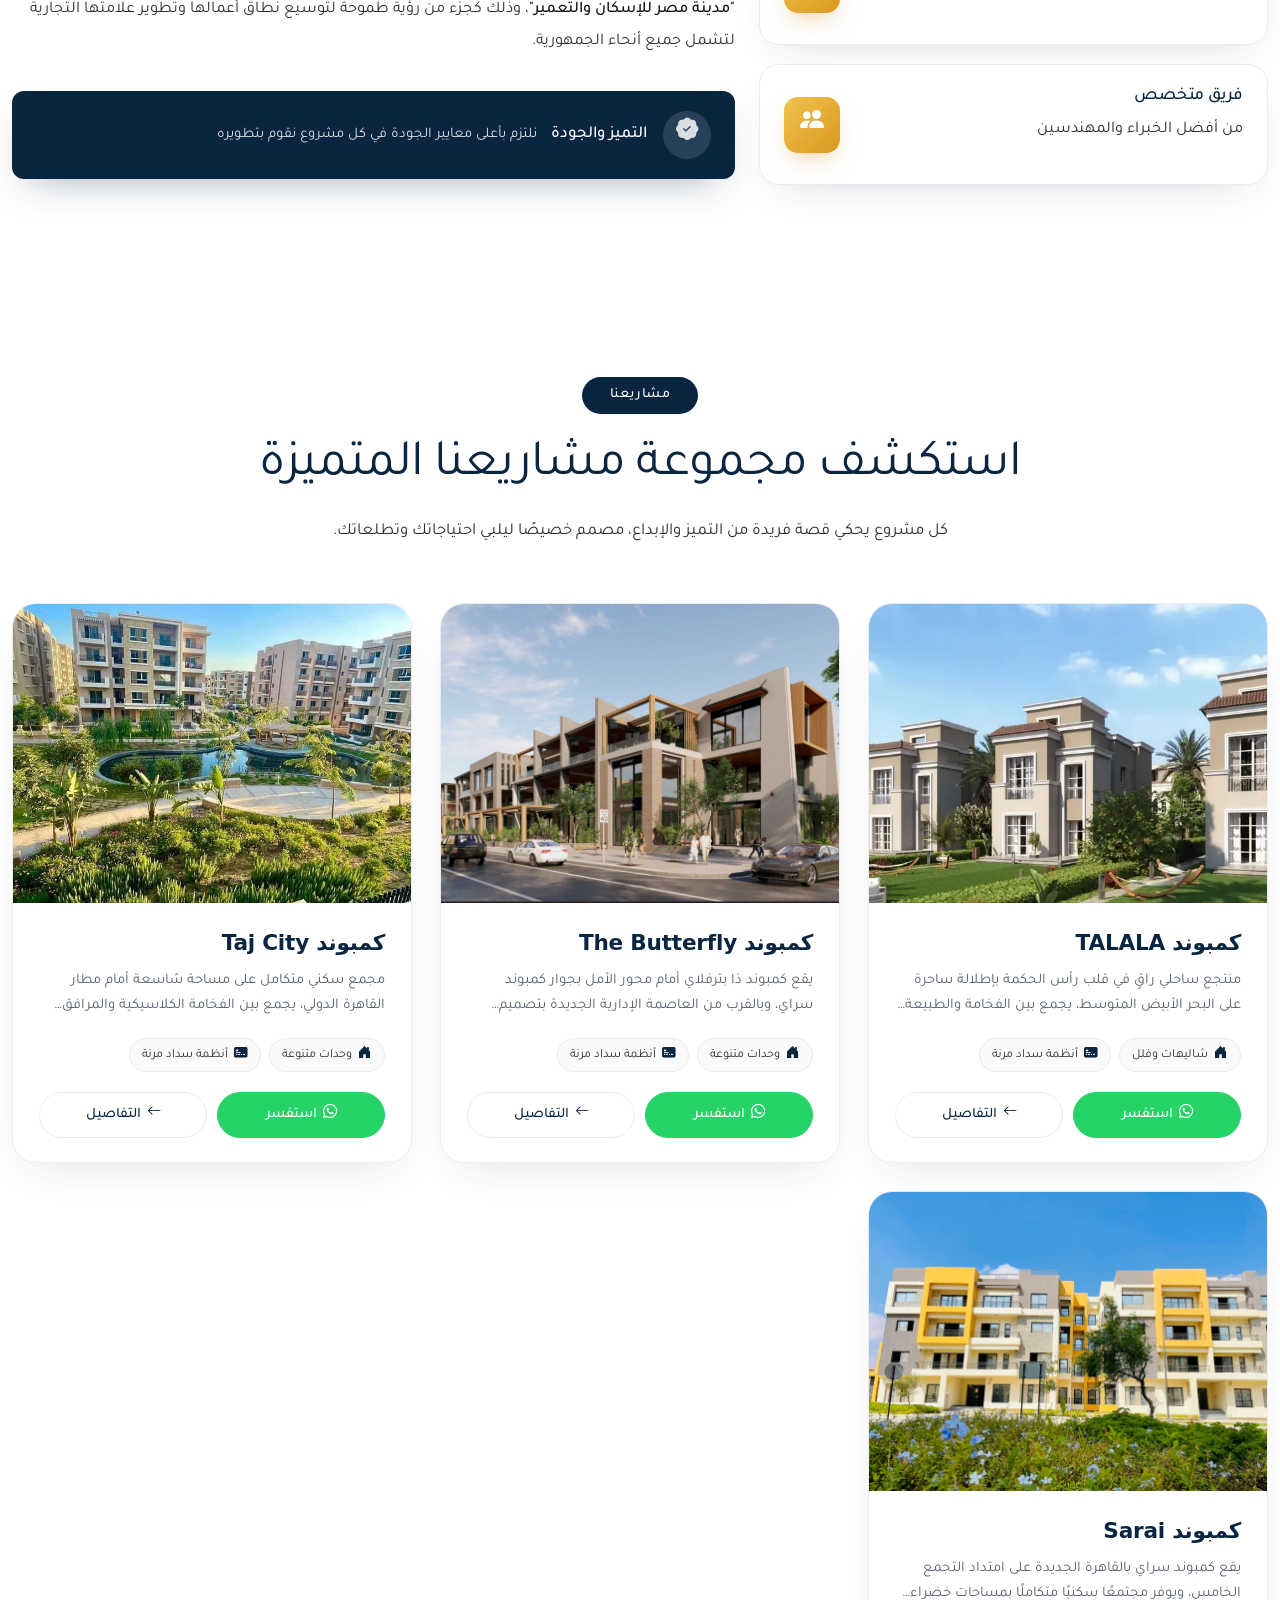
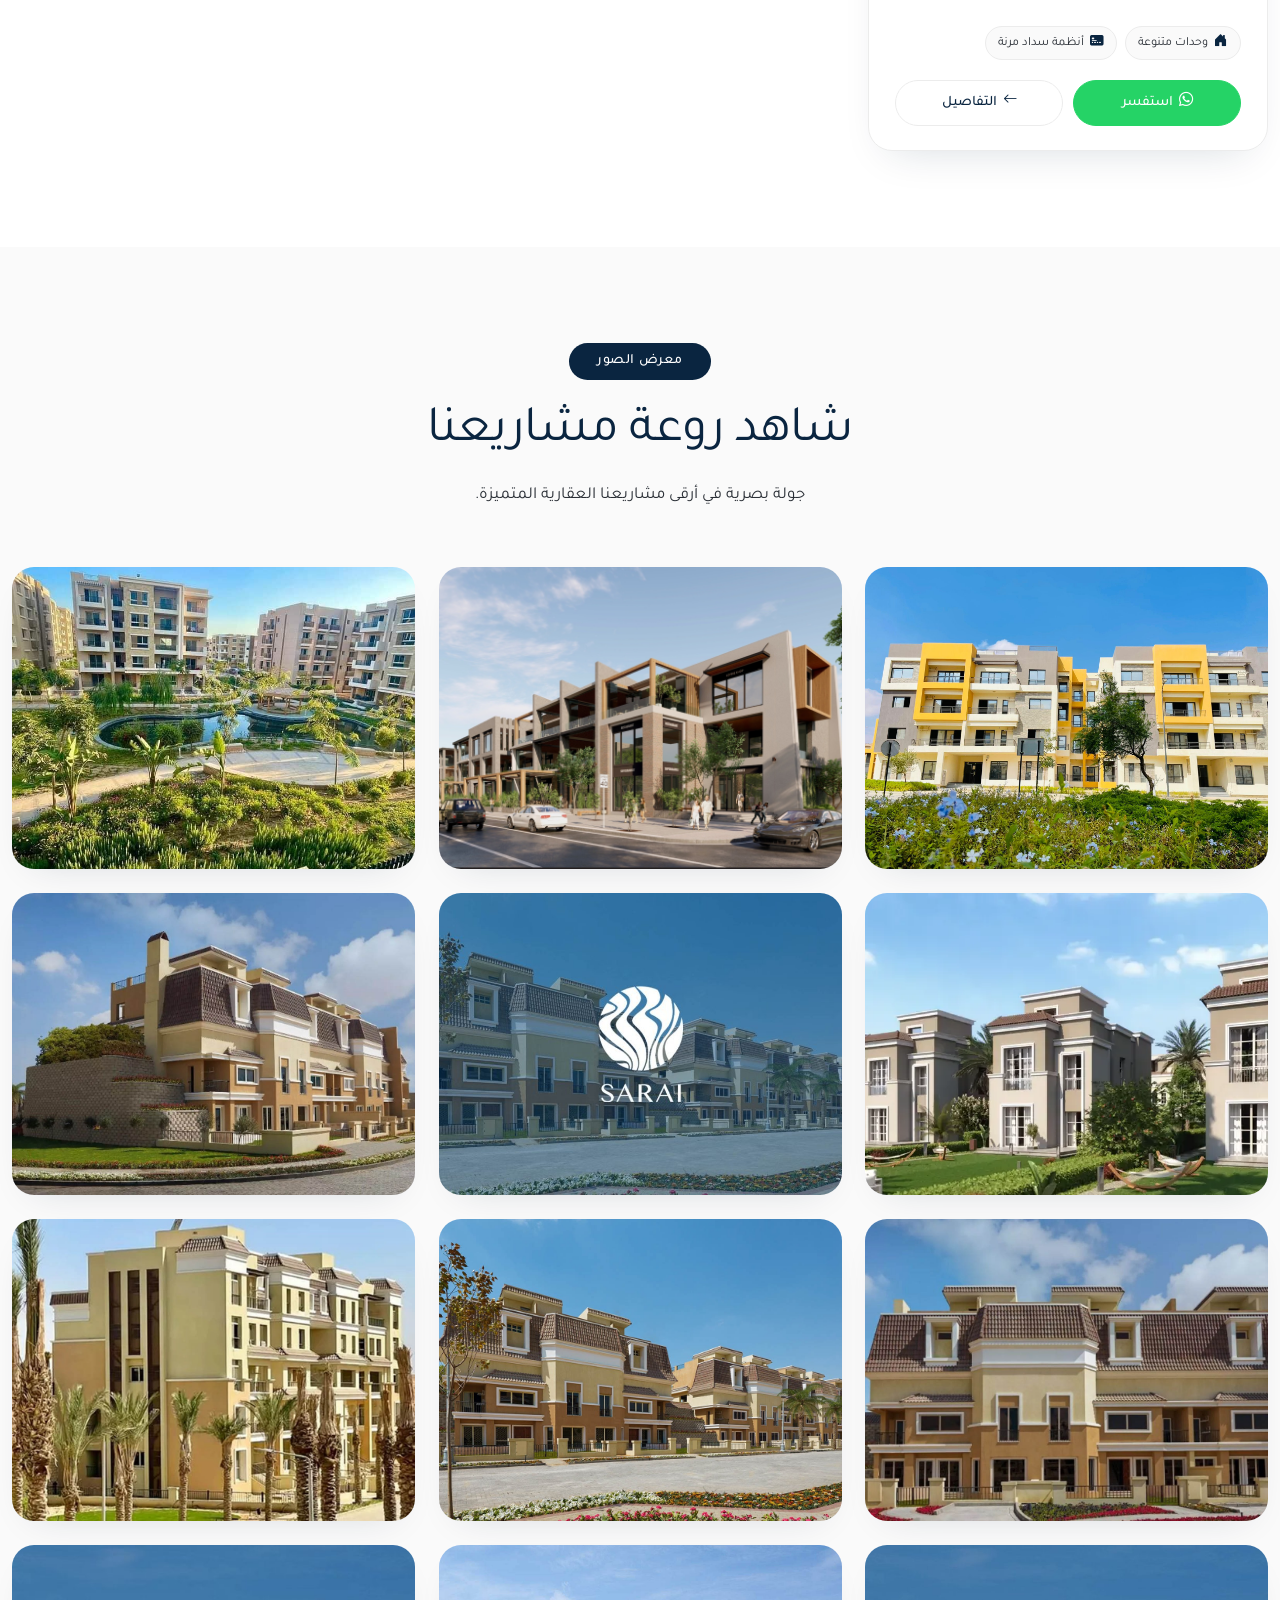
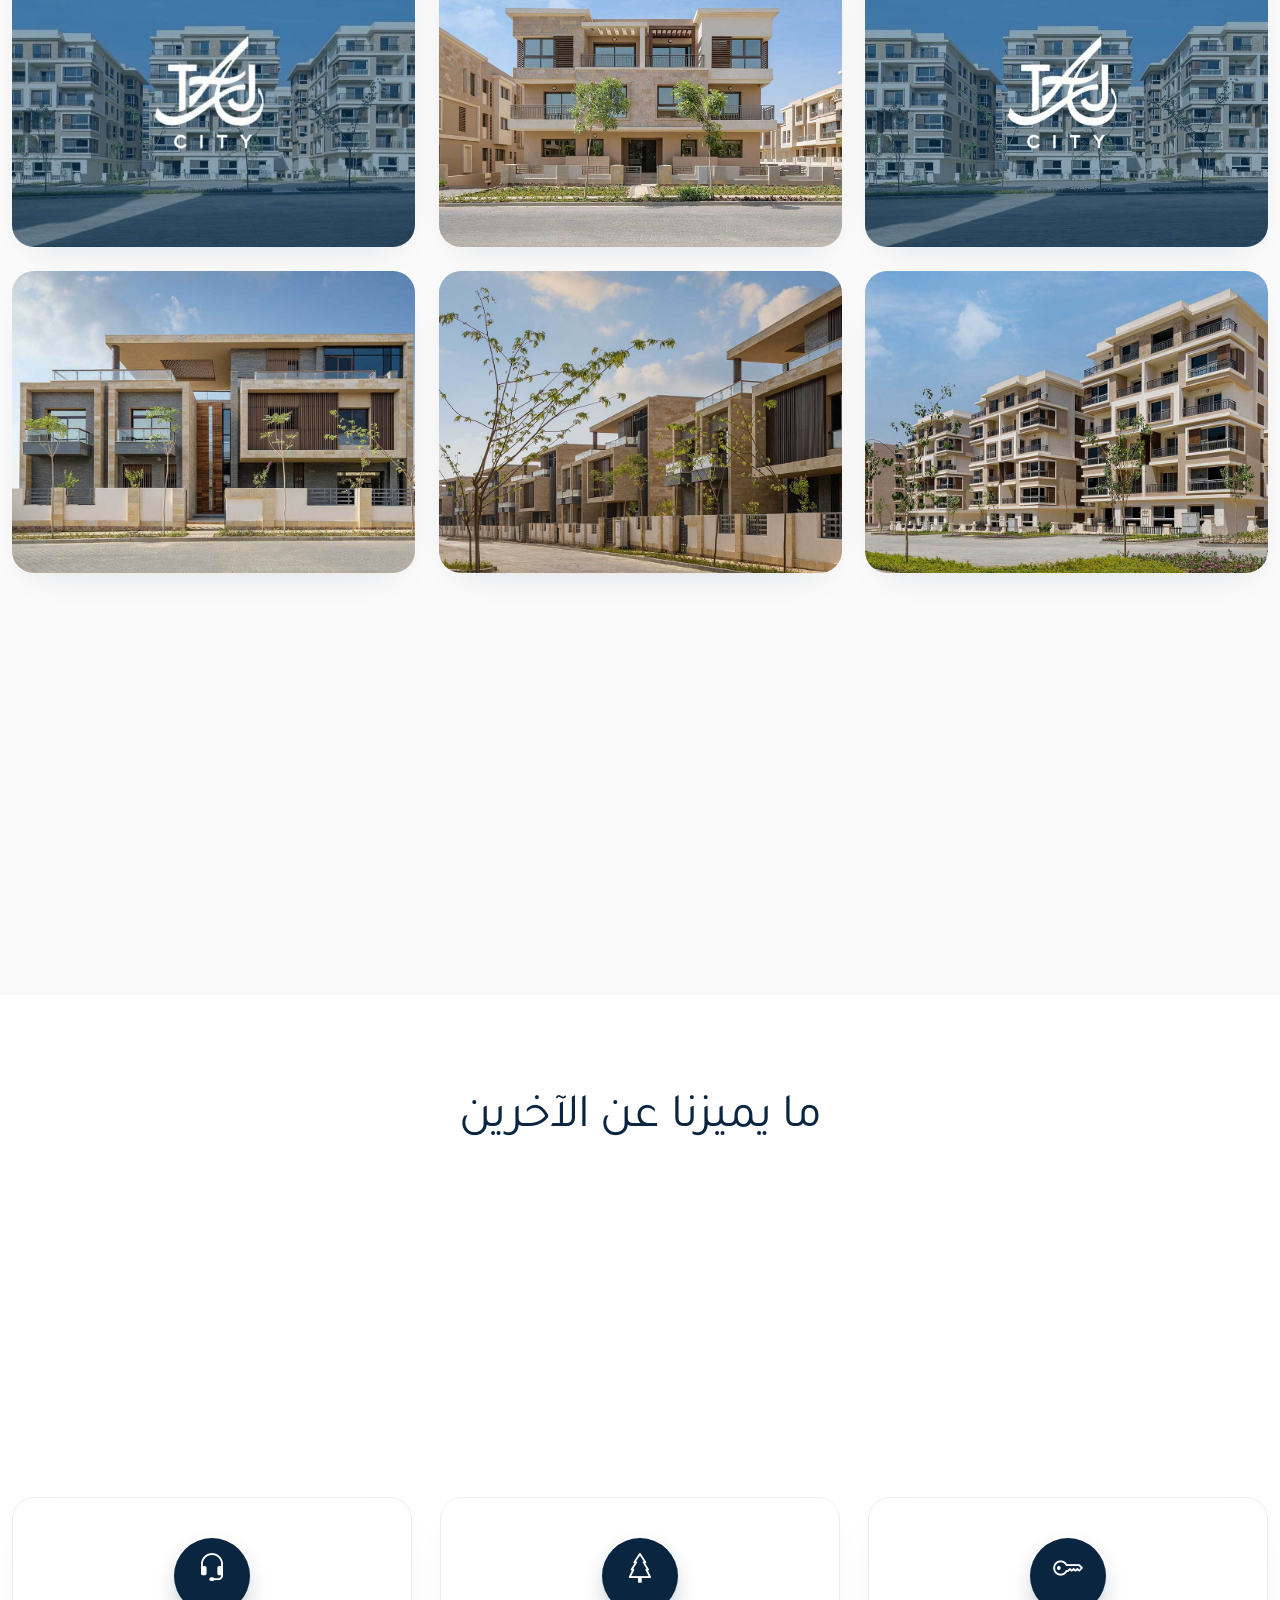
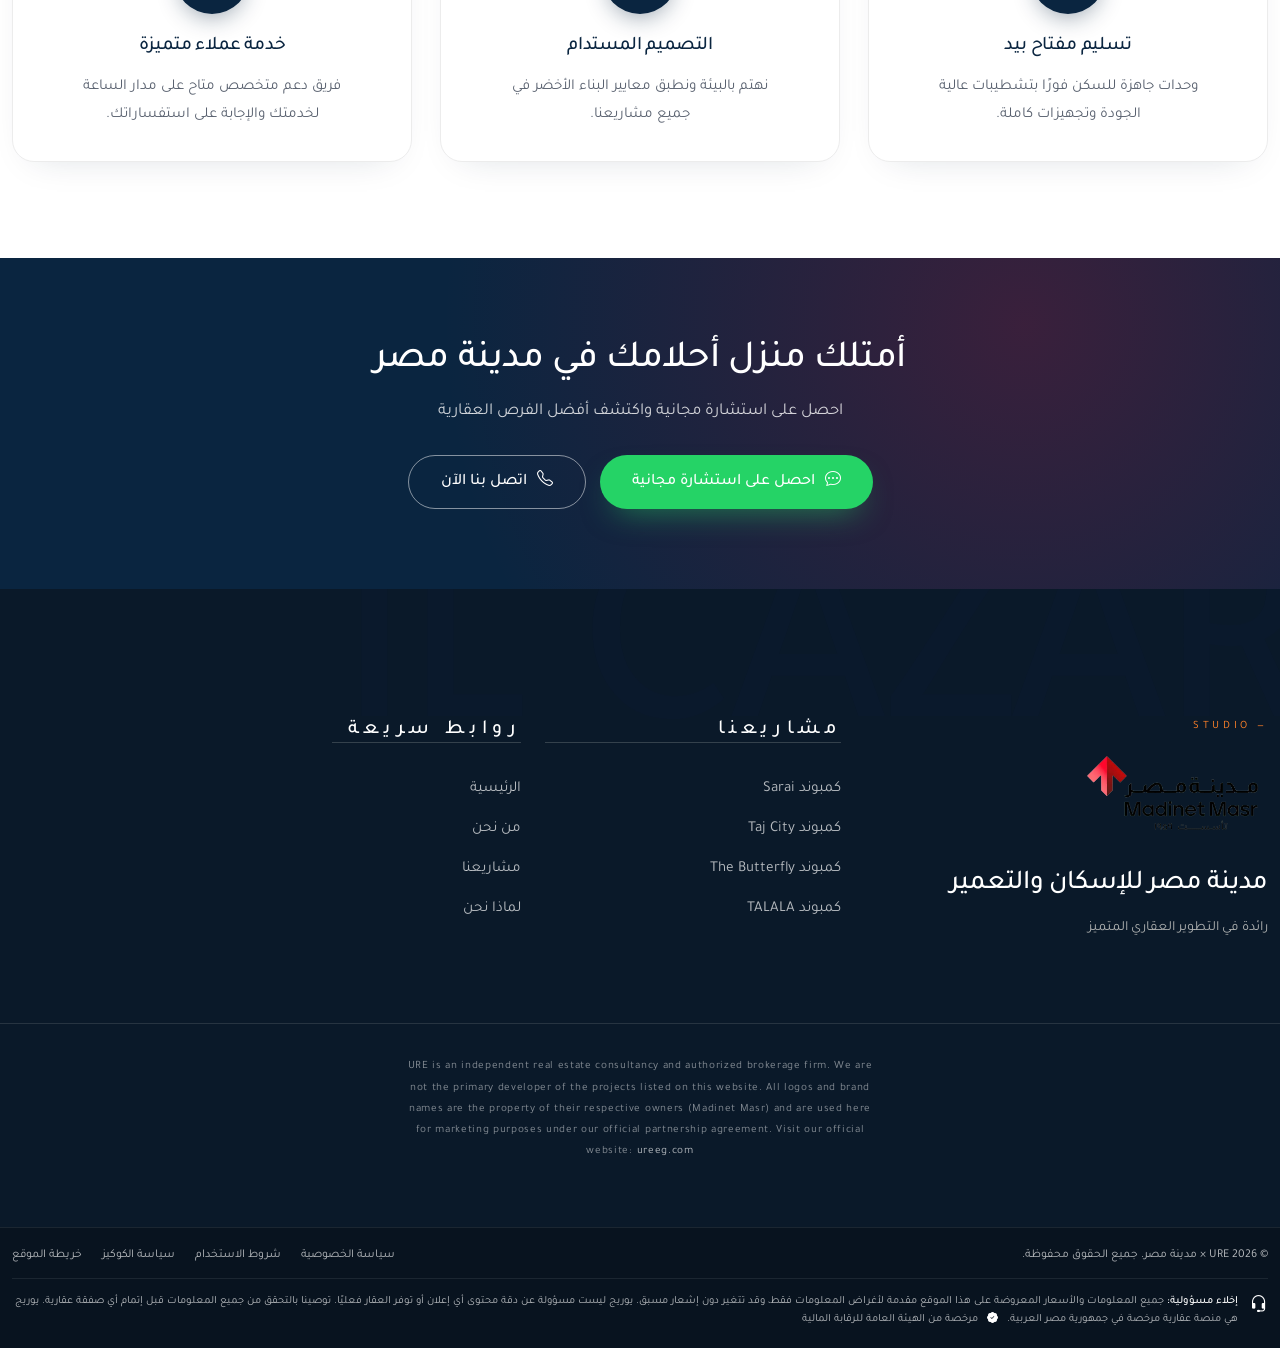
==== commit 67549bdd: "init" ====
--- a/index.html
+++ b/index.html
@@ -16,8 +16,8 @@
     content="مدينة مصر, Madinet Masr, مدينة نصر للإسكان والتعمير, سراي, تاج سيتي, The Butterfly, TALALA, عقارات مصر, القاهرة الجديدة, الساحل الشمالي, التجمع الخامس">
 
   <!-- Favicons -->
-  <link href="assets/img/favicon.png" rel="icon">
-  <link href="assets/img/favicon.png" rel="apple-touch-icon">
+  <link href="assets/img/favicon.jpg" rel="icon">
+  <link href="assets/img//apple-touch-icon.jpg" rel="apple-touch-icon">
 
   <!-- Google Fonts: Tajawal everywhere -->
   <link rel="preconnect" href="https://fonts.googleapis.com">
@@ -65,7 +65,7 @@
 
       <!-- Left side (RTL end): WhatsApp CTA + Hamburger -->
       <div class="header-side header-side-end">
-        <a class="btn-getstarted btn-whatsapp" href="https://wa.me/201552454773" target="_blank" rel="noopener" aria-label="تواصل عبر واتساب">
+        <a class="btn-getstarted btn-whatsapp" href="https://wa.me/201050564000?text=%D9%85%D8%B1%D8%AD%D8%A8%D8%A7%D9%8B%D8%8C%20%D8%A3%D8%B1%D9%8A%D8%AF%20%D8%A7%D9%84%D8%A7%D8%B3%D8%AA%D9%81%D8%B3%D8%A7%D8%B1%20%D8%B9%D9%86%20%D9%85%D8%B4%D8%A7%D8%B1%D9%8A%D8%B9%20%D8%B4%D8%B1%D9%83%D8%A9%20%D9%85%D8%AF%D9%8A%D9%86%D8%A9%20%D9%85%D8%B5%D8%B1%20%D9%84%D9%84%D8%A5%D8%B3%D9%83%D8%A7%D9%86%20%D9%88%D8%A7%D9%84%D8%AA%D8%B9%D9%85%D9%8A%D8%B1.%20%F0%9F%8F%A0" target="_blank" rel="noopener" aria-label="تواصل عبر واتساب">
           <i class="bi bi-whatsapp" aria-hidden="true"></i>
           <span class="btn-label">استفسر الآن</span>
         </a>
@@ -97,7 +97,7 @@
       </nav>
 
       <!-- WhatsApp CTA -->
-      <a class="ure-mobile-cta" href="https://wa.me/201000000000" target="_blank" rel="noopener" style="background:#25d366 !important;"
+      <a class="ure-mobile-cta" href="https://wa.me/201050564000?text=%D9%85%D8%B1%D8%AD%D8%A8%D8%A7%D9%8B%D8%8C%20%D8%A3%D8%B1%D9%8A%D8%AF%20%D8%A7%D9%84%D8%A7%D8%B3%D8%AA%D9%81%D8%B3%D8%A7%D8%B1%20%D8%B9%D9%86%20%D9%85%D8%B4%D8%A7%D8%B1%D9%8A%D8%B9%20%D8%B4%D8%B1%D9%83%D8%A9%20%D9%85%D8%AF%D9%8A%D9%86%D8%A9%20%D9%85%D8%B5%D8%B1%20%D9%84%D9%84%D8%A5%D8%B3%D9%83%D8%A7%D9%86%20%D9%88%D8%A7%D9%84%D8%AA%D8%B9%D9%85%D9%8A%D8%B1.%20%F0%9F%8F%A0" target="_blank" rel="noopener" style="background:#25d366 !important;"
         onclick="document.getElementById('ureMobileMenu').classList.remove('open');document.getElementById('ureMobileToggle').classList.remove('open');">
         <i class="bi bi-whatsapp"></i> استفسر الآن
       </a>
@@ -272,7 +272,7 @@
                 <span class="meta-pill"><i class="bi bi-water"></i> ساحلي فاخر</span>
               </div>
               <div class="img-overlay">
-                <a href="https://wa.me/201552454773" target="_blank" rel="noopener" class="explore-btn"><i class="bi bi-eye"></i> استكشف المشروع</a>
+                <a href="talala.html" class="explore-btn"><i class="bi bi-eye"></i> استكشف المشروع</a>
               </div>
             </div>
             <div class="body">
@@ -286,11 +286,11 @@
                 <span class="tag"><i class="bi bi-credit-card-2-front-fill"></i> أنظمة سداد مرنة</span>
               </div>
               <div class="actions">
-                <a href="https://wa.me/201000000000" target="_blank" rel="noopener" class="btn-whatsapp-card">
+                <a href="https://wa.me/201050564000?text=%D9%85%D8%B1%D8%AD%D8%A8%D8%A7%D9%8B%D8%8C%20%D8%A3%D8%B1%D9%8A%D8%AF%20%D8%A7%D9%84%D8%A7%D8%B3%D8%AA%D9%81%D8%B3%D8%A7%D8%B1%20%D8%B9%D9%86%20%D9%85%D8%B4%D8%A7%D8%B1%D9%8A%D8%B9%20%D8%B4%D8%B1%D9%83%D8%A9%20%D9%85%D8%AF%D9%8A%D9%86%D8%A9%20%D9%85%D8%B5%D8%B1%20%D9%84%D9%84%D8%A5%D8%B3%D9%83%D8%A7%D9%86%20%D9%88%D8%A7%D9%84%D8%AA%D8%B9%D9%85%D9%8A%D8%B1.%20%F0%9F%8F%A0" target="_blank" rel="noopener" class="btn-whatsapp-card">
                   <i class="bi bi-whatsapp"></i> استفسر
                 </a>
-                <a href="https://wa.me/201552454773" target="_blank" rel="noopener" class="btn-details">
-                  <i class="bi bi-info-circle"></i> التفاصيل
+                <a href="talala.html" class="btn-details">
+                  <i class="bi bi-arrow-left"></i> التفاصيل
                 </a>
               </div>
             </div>
@@ -305,7 +305,7 @@
                 <span class="meta-pill"><i class="bi bi-stars"></i> طرح أول</span>
               </div>
               <div class="img-overlay">
-                <a href="https://wa.me/201552454773" target="_blank" rel="noopener" class="explore-btn"><i class="bi bi-eye"></i> استكشف المشروع</a>
+                <a href="butterfly.html" class="explore-btn"><i class="bi bi-eye"></i> استكشف المشروع</a>
               </div>
             </div>
             <div class="body">
@@ -319,11 +319,11 @@
                 <span class="tag"><i class="bi bi-credit-card-2-front-fill"></i> أنظمة سداد مرنة</span>
               </div>
               <div class="actions">
-                <a href="https://wa.me/201000000000" target="_blank" rel="noopener" class="btn-whatsapp-card">
+                <a href="https://wa.me/201050564000?text=%D9%85%D8%B1%D8%AD%D8%A8%D8%A7%D9%8B%D8%8C%20%D8%A3%D8%B1%D9%8A%D8%AF%20%D8%A7%D9%84%D8%A7%D8%B3%D8%AA%D9%81%D8%B3%D8%A7%D8%B1%20%D8%B9%D9%86%20%D9%85%D8%B4%D8%A7%D8%B1%D9%8A%D8%B9%20%D8%B4%D8%B1%D9%83%D8%A9%20%D9%85%D8%AF%D9%8A%D9%86%D8%A9%20%D9%85%D8%B5%D8%B1%20%D9%84%D9%84%D8%A5%D8%B3%D9%83%D8%A7%D9%86%20%D9%88%D8%A7%D9%84%D8%AA%D8%B9%D9%85%D9%8A%D8%B1.%20%F0%9F%8F%A0" target="_blank" rel="noopener" class="btn-whatsapp-card">
                   <i class="bi bi-whatsapp"></i> استفسر
                 </a>
-                <a href="https://wa.me/201552454773" target="_blank" rel="noopener" class="btn-details">
-                  <i class="bi bi-info-circle"></i> التفاصيل
+                <a href="butterfly.html" class="btn-details">
+                  <i class="bi bi-arrow-left"></i> التفاصيل
                 </a>
               </div>
             </div>
@@ -338,7 +338,7 @@
                 <span class="meta-pill"><i class="bi bi-bounding-box"></i> +900 فدان</span>
               </div>
               <div class="img-overlay">
-                <a href="https://wa.me/201552454773" target="_blank" rel="noopener" class="explore-btn"><i class="bi bi-eye"></i> استكشف المشروع</a>
+                <a href="tajcity.html" class="explore-btn"><i class="bi bi-eye"></i> استكشف المشروع</a>
               </div>
             </div>
             <div class="body">
@@ -352,11 +352,11 @@
                 <span class="tag"><i class="bi bi-credit-card-2-front-fill"></i> أنظمة سداد مرنة</span>
               </div>
               <div class="actions">
-                <a href="https://wa.me/201000000000" target="_blank" rel="noopener" class="btn-whatsapp-card">
+                <a href="https://wa.me/201050564000?text=%D9%85%D8%B1%D8%AD%D8%A8%D8%A7%D9%8B%D8%8C%20%D8%A3%D8%B1%D9%8A%D8%AF%20%D8%A7%D9%84%D8%A7%D8%B3%D8%AA%D9%81%D8%B3%D8%A7%D8%B1%20%D8%B9%D9%86%20%D9%85%D8%B4%D8%A7%D8%B1%D9%8A%D8%B9%20%D8%B4%D8%B1%D9%83%D8%A9%20%D9%85%D8%AF%D9%8A%D9%86%D8%A9%20%D9%85%D8%B5%D8%B1%20%D9%84%D9%84%D8%A5%D8%B3%D9%83%D8%A7%D9%86%20%D9%88%D8%A7%D9%84%D8%AA%D8%B9%D9%85%D9%8A%D8%B1.%20%F0%9F%8F%A0" target="_blank" rel="noopener" class="btn-whatsapp-card">
                   <i class="bi bi-whatsapp"></i> استفسر
                 </a>
-                <a href="https://wa.me/201552454773" target="_blank" rel="noopener" class="btn-details">
-                  <i class="bi bi-info-circle"></i> التفاصيل
+                <a href="tajcity.html" class="btn-details">
+                  <i class="bi bi-arrow-left"></i> التفاصيل
                 </a>
               </div>
             </div>
@@ -371,7 +371,7 @@
                 <span class="meta-pill"><i class="bi bi-bounding-box"></i> +500 فدان</span>
               </div>
               <div class="img-overlay">
-                <a href="https://wa.me/201552454773" target="_blank" rel="noopener" class="explore-btn"><i class="bi bi-eye"></i> استكشف المشروع</a>
+                <a href="sarai.html" class="explore-btn"><i class="bi bi-eye"></i> استكشف المشروع</a>
               </div>
             </div>
             <div class="body">
@@ -385,11 +385,11 @@
                 <span class="tag"><i class="bi bi-credit-card-2-front-fill"></i> أنظمة سداد مرنة</span>
               </div>
               <div class="actions">
-                <a href="https://wa.me/201000000000" target="_blank" rel="noopener" class="btn-whatsapp-card">
+                <a href="https://wa.me/201050564000?text=%D9%85%D8%B1%D8%AD%D8%A8%D8%A7%D9%8B%D8%8C%20%D8%A3%D8%B1%D9%8A%D8%AF%20%D8%A7%D9%84%D8%A7%D8%B3%D8%AA%D9%81%D8%B3%D8%A7%D8%B1%20%D8%B9%D9%86%20%D9%85%D8%B4%D8%A7%D8%B1%D9%8A%D8%B9%20%D8%B4%D8%B1%D9%83%D8%A9%20%D9%85%D8%AF%D9%8A%D9%86%D8%A9%20%D9%85%D8%B5%D8%B1%20%D9%84%D9%84%D8%A5%D8%B3%D9%83%D8%A7%D9%86%20%D9%88%D8%A7%D9%84%D8%AA%D8%B9%D9%85%D9%8A%D8%B1.%20%F0%9F%8F%A0" target="_blank" rel="noopener" class="btn-whatsapp-card">
                   <i class="bi bi-whatsapp"></i> استفسر
                 </a>
-                <a href="https://wa.me/201552454773" target="_blank" rel="noopener" class="btn-details">
-                  <i class="bi bi-info-circle"></i> التفاصيل
+                <a href="sarai.html" class="btn-details">
+                  <i class="bi bi-arrow-left"></i> التفاصيل
                 </a>
               </div>
             </div>
@@ -608,7 +608,7 @@
           <a href="#" class="btn-cta-primary">
             <i class="bi bi-chat-dots"></i> احصل على استشارة مجانية
           </a>
-          <a href="tel:+201000000000" class="btn-cta-secondary">
+          <a href="tel:+201050564000" class="btn-cta-secondary">
             <i class="bi bi-telephone"></i> اتصل بنا الآن
           </a>
         </div>
@@ -659,7 +659,7 @@
                 </div>
 
                 <div class="btn-div">
-                  <a href="https://wa.me/201552454773" target="_blank" rel="noopener" class="btn-register">
+                  <a href="https://wa.me/201050564000?text=%D9%85%D8%B1%D8%AD%D8%A8%D8%A7%D9%8B%D8%8C%20%D8%A3%D8%B1%D9%8A%D8%AF%20%D8%A7%D9%84%D8%A7%D8%B3%D8%AA%D9%81%D8%B3%D8%A7%D8%B1%20%D8%B9%D9%86%20%D9%85%D8%B4%D8%A7%D8%B1%D9%8A%D8%B9%20%D8%B4%D8%B1%D9%83%D8%A9%20%D9%85%D8%AF%D9%8A%D9%86%D8%A9%20%D9%85%D8%B5%D8%B1%20%D9%84%D9%84%D8%A5%D8%B3%D9%83%D8%A7%D9%86%20%D9%88%D8%A7%D9%84%D8%AA%D8%B9%D9%85%D9%8A%D8%B1.%20%F0%9F%8F%A0" target="_blank" rel="noopener" class="btn-register">
                     سجّل بياناتك الآن
                   </a>
                 </div>
@@ -700,7 +700,7 @@
                 </div>
 
                 <div class="btn-div">
-                  <a href="https://wa.me/201552454773" target="_blank" rel="noopener" class="btn-register">
+                  <a href="https://wa.me/201050564000?text=%D9%85%D8%B1%D8%AD%D8%A8%D8%A7%D9%8B%D8%8C%20%D8%A3%D8%B1%D9%8A%D8%AF%20%D8%A7%D9%84%D8%A7%D8%B3%D8%AA%D9%81%D8%B3%D8%A7%D8%B1%20%D8%B9%D9%86%20%D9%85%D8%B4%D8%A7%D8%B1%D9%8A%D8%B9%20%D8%B4%D8%B1%D9%83%D8%A9%20%D9%85%D8%AF%D9%8A%D9%86%D8%A9%20%D9%85%D8%B5%D8%B1%20%D9%84%D9%84%D8%A5%D8%B3%D9%83%D8%A7%D9%86%20%D9%88%D8%A7%D9%84%D8%AA%D8%B9%D9%85%D9%8A%D8%B1.%20%F0%9F%8F%A0" target="_blank" rel="noopener" class="btn-register">
                     سجّل بياناتك الآن
                   </a>
                 </div>
@@ -741,7 +741,7 @@
                 </div>
 
                 <div class="btn-div">
-                  <a href="https://wa.me/201552454773" target="_blank" rel="noopener" class="btn-register">
+                  <a href="https://wa.me/201050564000?text=%D9%85%D8%B1%D8%AD%D8%A8%D8%A7%D9%8B%D8%8C%20%D8%A3%D8%B1%D9%8A%D8%AF%20%D8%A7%D9%84%D8%A7%D8%B3%D8%AA%D9%81%D8%B3%D8%A7%D8%B1%20%D8%B9%D9%86%20%D9%85%D8%B4%D8%A7%D8%B1%D9%8A%D8%B9%20%D8%B4%D8%B1%D9%83%D8%A9%20%D9%85%D8%AF%D9%8A%D9%86%D8%A9%20%D9%85%D8%B5%D8%B1%20%D9%84%D9%84%D8%A5%D8%B3%D9%83%D8%A7%D9%86%20%D9%88%D8%A7%D9%84%D8%AA%D8%B9%D9%85%D9%8A%D8%B1.%20%F0%9F%8F%A0" target="_blank" rel="noopener" class="btn-register">
                     سجّل بياناتك الآن
                   </a>
                 </div>
@@ -801,7 +801,7 @@
                 </div>
 
                 <div class="btn-div">
-                  <a href="https://wa.me/201552454773" target="_blank" rel="noopener" class="btn-register">
+                  <a href="https://wa.me/201050564000?text=%D9%85%D8%B1%D8%AD%D8%A8%D8%A7%D9%8B%D8%8C%20%D8%A3%D8%B1%D9%8A%D8%AF%20%D8%A7%D9%84%D8%A7%D8%B3%D8%AA%D9%81%D8%B3%D8%A7%D8%B1%20%D8%B9%D9%86%20%D9%85%D8%B4%D8%A7%D8%B1%D9%8A%D8%B9%20%D8%B4%D8%B1%D9%83%D8%A9%20%D9%85%D8%AF%D9%8A%D9%86%D8%A9%20%D9%85%D8%B5%D8%B1%20%D9%84%D9%84%D8%A5%D8%B3%D9%83%D8%A7%D9%86%20%D9%88%D8%A7%D9%84%D8%AA%D8%B9%D9%85%D9%8A%D8%B1.%20%F0%9F%8F%A0" target="_blank" rel="noopener" class="btn-register">
                     سجّل بياناتك الآن
                   </a>
                 </div>
@@ -841,7 +841,7 @@
                 </div>
 
                 <div class="btn-div">
-                  <a href="https://wa.me/201552454773" target="_blank" rel="noopener" class="btn-register">
+                  <a href="https://wa.me/201050564000?text=%D9%85%D8%B1%D8%AD%D8%A8%D8%A7%D9%8B%D8%8C%20%D8%A3%D8%B1%D9%8A%D8%AF%20%D8%A7%D9%84%D8%A7%D8%B3%D8%AA%D9%81%D8%B3%D8%A7%D8%B1%20%D8%B9%D9%86%20%D9%85%D8%B4%D8%A7%D8%B1%D9%8A%D8%B9%20%D8%B4%D8%B1%D9%83%D8%A9%20%D9%85%D8%AF%D9%8A%D9%86%D8%A9%20%D9%85%D8%B5%D8%B1%20%D9%84%D9%84%D8%A5%D8%B3%D9%83%D8%A7%D9%86%20%D9%88%D8%A7%D9%84%D8%AA%D8%B9%D9%85%D9%8A%D8%B1.%20%F0%9F%8F%A0" target="_blank" rel="noopener" class="btn-register">
                     سجّل بياناتك الآن
                   </a>
                 </div>
@@ -897,28 +897,7 @@
               <li><a href="#projects">مشاريعنا</a></li>
               <li><a href="#why">لماذا نحن</a></li>
             </ul>
-          </div>
-
-          <!-- Contact -->
-          <div class="col-lg-3 col-md-4 footer-links footer-contact">
-            <h4>تواصل معنا</h4>
-            <ul>
-              <li>
-                <a href="tel:+201552454773" class="footer-contact-item">
-                  <span class="contact-icon"><i class="bi bi-telephone-fill"></i></span>
-                  <span class="contact-text">+201552454773</span>
-                </a>
-              </li>
-              <li>
-                <a href="https://wa.me/201552454773" target="_blank" rel="noopener" class="footer-contact-item">
-                  <span class="contact-icon"><i class="bi bi-whatsapp"></i></span>
-                  <span class="contact-text">واتس اب</span>
-                </a>
-              </li>
-            </ul>
-          </div>
-
-        </div>
+          </div></div>
       </div>
     </div>
     <div class="footer-mark">
@@ -988,10 +967,10 @@
 
   <!-- Floating Contact Buttons -->
   <div class="floating-contact" aria-label="Contact options">
-    <a href="https://wa.me/201000000000" target="_blank" rel="noopener" class="fc-btn fc-whatsapp" aria-label="WhatsApp">
+    <a href="https://wa.me/201050564000?text=%D9%85%D8%B1%D8%AD%D8%A8%D8%A7%D9%8B%D8%8C%20%D8%A3%D8%B1%D9%8A%D8%AF%20%D8%A7%D9%84%D8%A7%D8%B3%D8%AA%D9%81%D8%B3%D8%A7%D8%B1%20%D8%B9%D9%86%20%D9%85%D8%B4%D8%A7%D8%B1%D9%8A%D8%B9%20%D8%B4%D8%B1%D9%83%D8%A9%20%D9%85%D8%AF%D9%8A%D9%86%D8%A9%20%D9%85%D8%B5%D8%B1%20%D9%84%D9%84%D8%A5%D8%B3%D9%83%D8%A7%D9%86%20%D9%88%D8%A7%D9%84%D8%AA%D8%B9%D9%85%D9%8A%D8%B1.%20%F0%9F%8F%A0" target="_blank" rel="noopener" class="fc-btn fc-whatsapp" aria-label="WhatsApp">
       <i class="bi bi-whatsapp"></i>
     </a>
-    <a href="tel:+201000000000" class="fc-btn fc-call" aria-label="Call">
+    <a href="tel:+201050564000" class="fc-btn fc-call" aria-label="Call">
       <i class="bi bi-telephone-fill"></i>
     </a>
   </div>
--- a/assets/css/redesign.css
+++ b/assets/css/redesign.css
@@ -3,6 +3,13 @@
    Palette: White 75% / Red 15% / Blue 10%
    Loaded after main.css and editorial.css to override.
    ========================================================= */
+
+/* Remove legacy editorial overlays (IL CAZAR side rail, marquee, watermark) */
+body.index-page::after,
+body.index-page::before{
+  display: none !important;
+  content: none !important;
+}
 
 /* ---------- 1. TOKENS ---------- */
 :root{
@@ -1468,6 +1475,176 @@
   font-weight: 400;
 }
 
+/* ---------- PROJECT DETAIL PAGE ---------- */
+.project-hero .project-eyebrow{
+  display: inline-flex;
+  align-items: center;
+  gap: 8px;
+  background: var(--blue-tint);
+  color: var(--blue);
+  padding: 8px 18px;
+  border-radius: var(--r-pill);
+  font-size: 0.86rem;
+  font-weight: 500;
+  margin-bottom: 18px;
+}
+.project-hero .project-eyebrow i{ color: var(--red); }
+
+.project-stats{
+  background: var(--bg-soft) !important;
+  padding: 56px 0 !important;
+  border-top: 1px solid var(--hairline);
+  border-bottom: 1px solid var(--hairline);
+}
+.project-stats-grid{
+  display: grid;
+  grid-template-columns: repeat(4, 1fr);
+  gap: 20px;
+}
+@media (max-width: 991px){ .project-stats-grid{ grid-template-columns: 1fr 1fr; } }
+@media (max-width: 480px){ .project-stats-grid{ grid-template-columns: 1fr; } }
+
+.stat-tile{
+  background: #fff;
+  border: 1px solid var(--hairline);
+  border-radius: var(--r-lg);
+  padding: 28px 20px;
+  display: flex;
+  flex-direction: column;
+  align-items: center;
+  gap: 6px;
+  text-align: center;
+  transition: transform var(--dur-2) var(--ease-out),
+              border-color var(--dur-2) var(--ease-out),
+              box-shadow var(--dur-2) var(--ease-out);
+}
+.stat-tile:hover{
+  transform: translateY(-4px);
+  border-color: var(--blue);
+  box-shadow: 0 18px 40px -22px rgba(10,37,64,.28);
+}
+.stat-icon{
+  width: 56px;
+  height: 56px;
+  border-radius: 50%;
+  background: var(--blue);
+  color: #fff;
+  display: inline-flex;
+  align-items: center;
+  justify-content: center;
+  font-size: 1.4rem;
+  margin-bottom: 8px;
+  box-shadow: 0 10px 22px -8px rgba(10,37,64,.45);
+}
+.stat-value{
+  color: var(--blue);
+  font-size: 1.6rem;
+  font-weight: 600;
+  letter-spacing: -0.02em;
+}
+.stat-label{
+  color: var(--ink-3);
+  font-size: 0.92rem;
+}
+
+/* ---------- PROJECT CONTENT SECTION ---------- */
+.project-content{
+  background: var(--bg) !important;
+  padding: 96px 0 !important;
+}
+.project-content-header{
+  margin-bottom: 56px;
+}
+.project-content-header .eyebrow-pill{
+  display: inline-block;
+  background: var(--blue);
+  color: #fff;
+  padding: 8px 28px;
+  border-radius: var(--r-pill);
+  font-size: 0.88rem;
+  font-weight: 500;
+  letter-spacing: 0.04em;
+  margin-bottom: 22px;
+}
+.project-content-header h2{
+  font-size: clamp(1.9rem, 4.4vw, 3rem) !important;
+  font-weight: 600 !important;
+  color: var(--blue) !important;
+  margin: 0 0 18px;
+  line-height: 1.2;
+  letter-spacing: -0.02em;
+}
+.project-content-intro{
+  font-size: 1.08rem;
+  color: var(--ink-2);
+  max-width: 720px;
+  margin: 0 auto;
+  line-height: 1.95;
+}
+
+.project-content-grid{
+  display: grid;
+  grid-template-columns: 1fr;
+  gap: 24px;
+}
+
+.project-content-block{
+  background: #fff;
+  border: 1px solid var(--hairline);
+  border-radius: var(--r-lg);
+  padding: 32px;
+  display: flex;
+  align-items: flex-start;
+  gap: 24px;
+  box-shadow: 0 14px 36px -22px rgba(10,37,64,.18);
+  transition: transform var(--dur-2) var(--ease-out),
+              border-color var(--dur-2) var(--ease-out),
+              box-shadow var(--dur-2) var(--ease-out);
+  position: relative;
+}
+.project-content-block:hover{
+  transform: translateY(-4px);
+  border-color: var(--blue);
+  box-shadow: 0 24px 50px -22px rgba(10,37,64,.28);
+}
+.project-content-block .block-icon{
+  width: 64px;
+  height: 64px;
+  border-radius: 16px;
+  background: linear-gradient(135deg, var(--blue), var(--blue-mid));
+  color: #fff;
+  display: inline-flex;
+  align-items: center;
+  justify-content: center;
+  font-size: 1.6rem;
+  flex-shrink: 0;
+  box-shadow: 0 12px 24px -10px rgba(10,37,64,.5);
+}
+.project-content-block .block-body{ flex: 1; }
+.project-content-block h3{
+  color: var(--blue) !important;
+  font-size: 1.25rem !important;
+  font-weight: 600 !important;
+  margin: 0 0 10px !important;
+  line-height: 1.4;
+}
+.project-content-block p{
+  color: var(--ink-2);
+  font-size: 1rem;
+  line-height: 1.95;
+  margin: 0;
+}
+
+@media (max-width: 600px){
+  .project-content{ padding: 64px 0 !important; }
+  .project-content-block{
+    flex-direction: column;
+    padding: 26px;
+    text-align: center;
+    align-items: center;
+  }
+}
+
 /* ---------- 17a-v3. PROJECTS SHOWCASE ---------- */
 .projects-showcase{
   background: var(--bg) !important;
@@ -2159,7 +2336,7 @@
   justify-content: center;
 }
 .cta-banner .btn-cta-primary{
-  background: var(--red);
+  background: #25d366;
   color: #fff !important;
   padding: 14px 32px;
   border-radius: var(--r-pill);
@@ -2169,9 +2346,9 @@
   align-items: center;
   gap: 10px;
   transition: background var(--dur-1) var(--ease-out), transform var(--dur-1) var(--ease-out);
-  box-shadow: 0 14px 32px -14px rgba(200,16,46,.7);
-}
-.cta-banner .btn-cta-primary:hover{ background: var(--red-deep); transform: translateY(-1px); }
+  box-shadow: 0 14px 32px -14px rgba(37,211,102,.6);
+}
+.cta-banner .btn-cta-primary:hover{ background: #1bb958; transform: translateY(-1px); }
 .cta-banner .btn-cta-secondary{
   background: transparent;
   color: #fff !important;
@@ -2296,6 +2473,15 @@
 .btn-getstarted.btn-whatsapp:hover{
   background: #1bb958 !important;
   border-color: #1bb958 !important;
+  color: #fff !important;
+  -webkit-text-fill-color: #fff !important;
+}
+.btn-getstarted.btn-whatsapp i,
+.btn-getstarted.btn-whatsapp:hover i{
+  color: #fff !important;
+  -webkit-text-fill-color: #fff !important;
+  opacity: 1 !important;
+  display: inline-block !important;
 }
 
 /* ---------- 17f. HEADER LAYOUT (3-col flex with proper RTL) ---------- */
